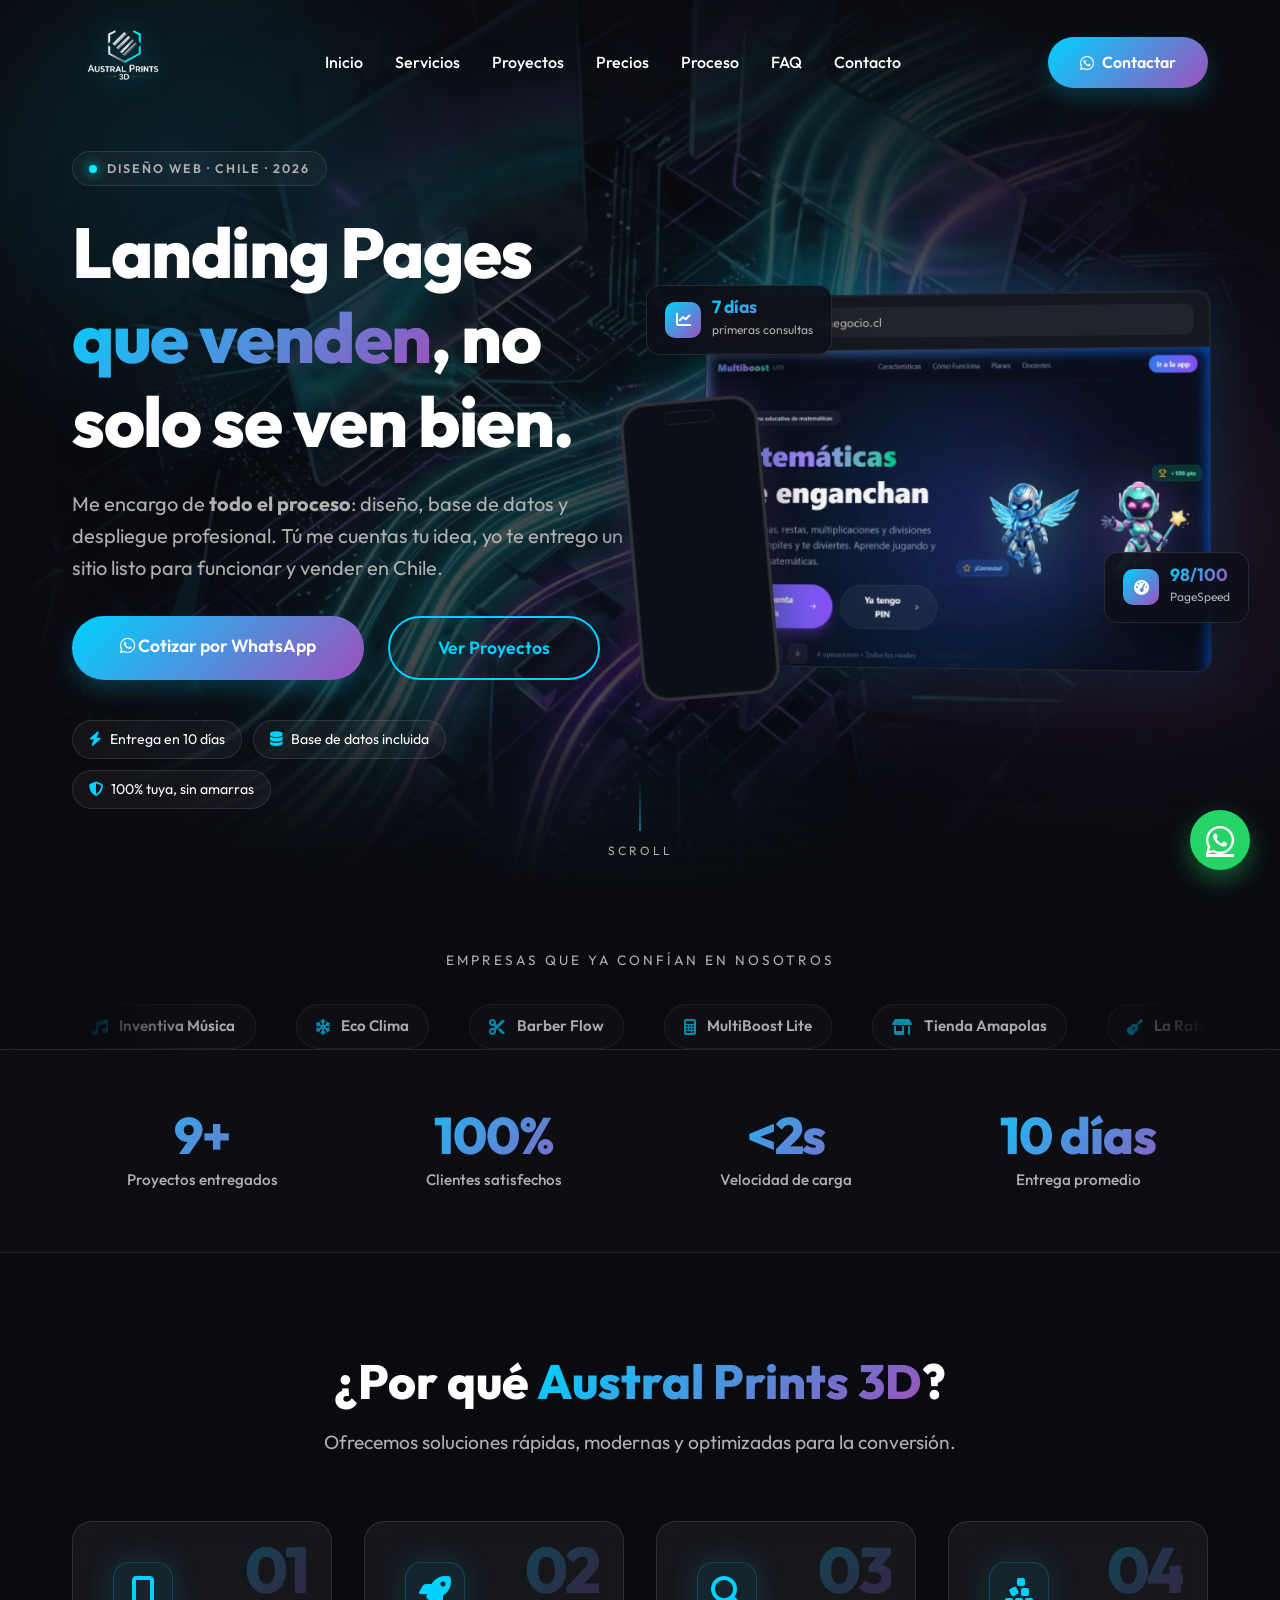
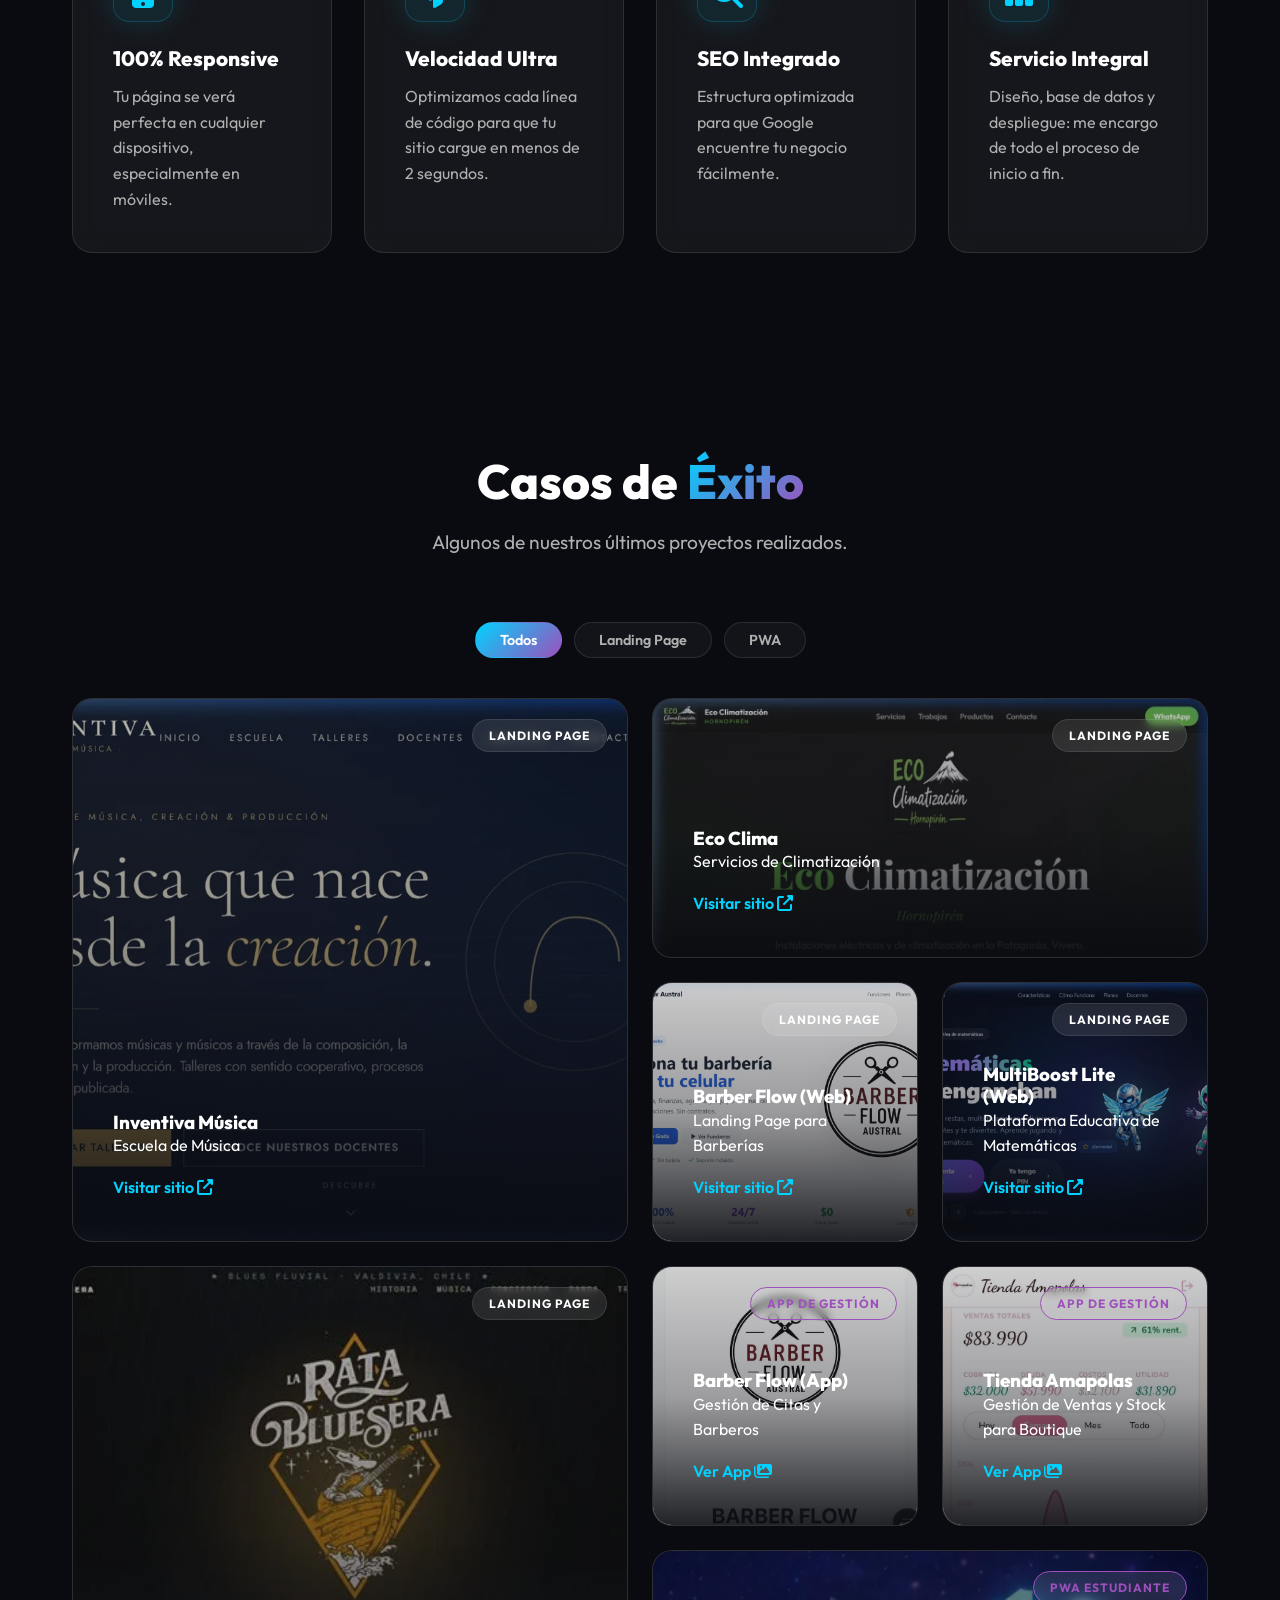
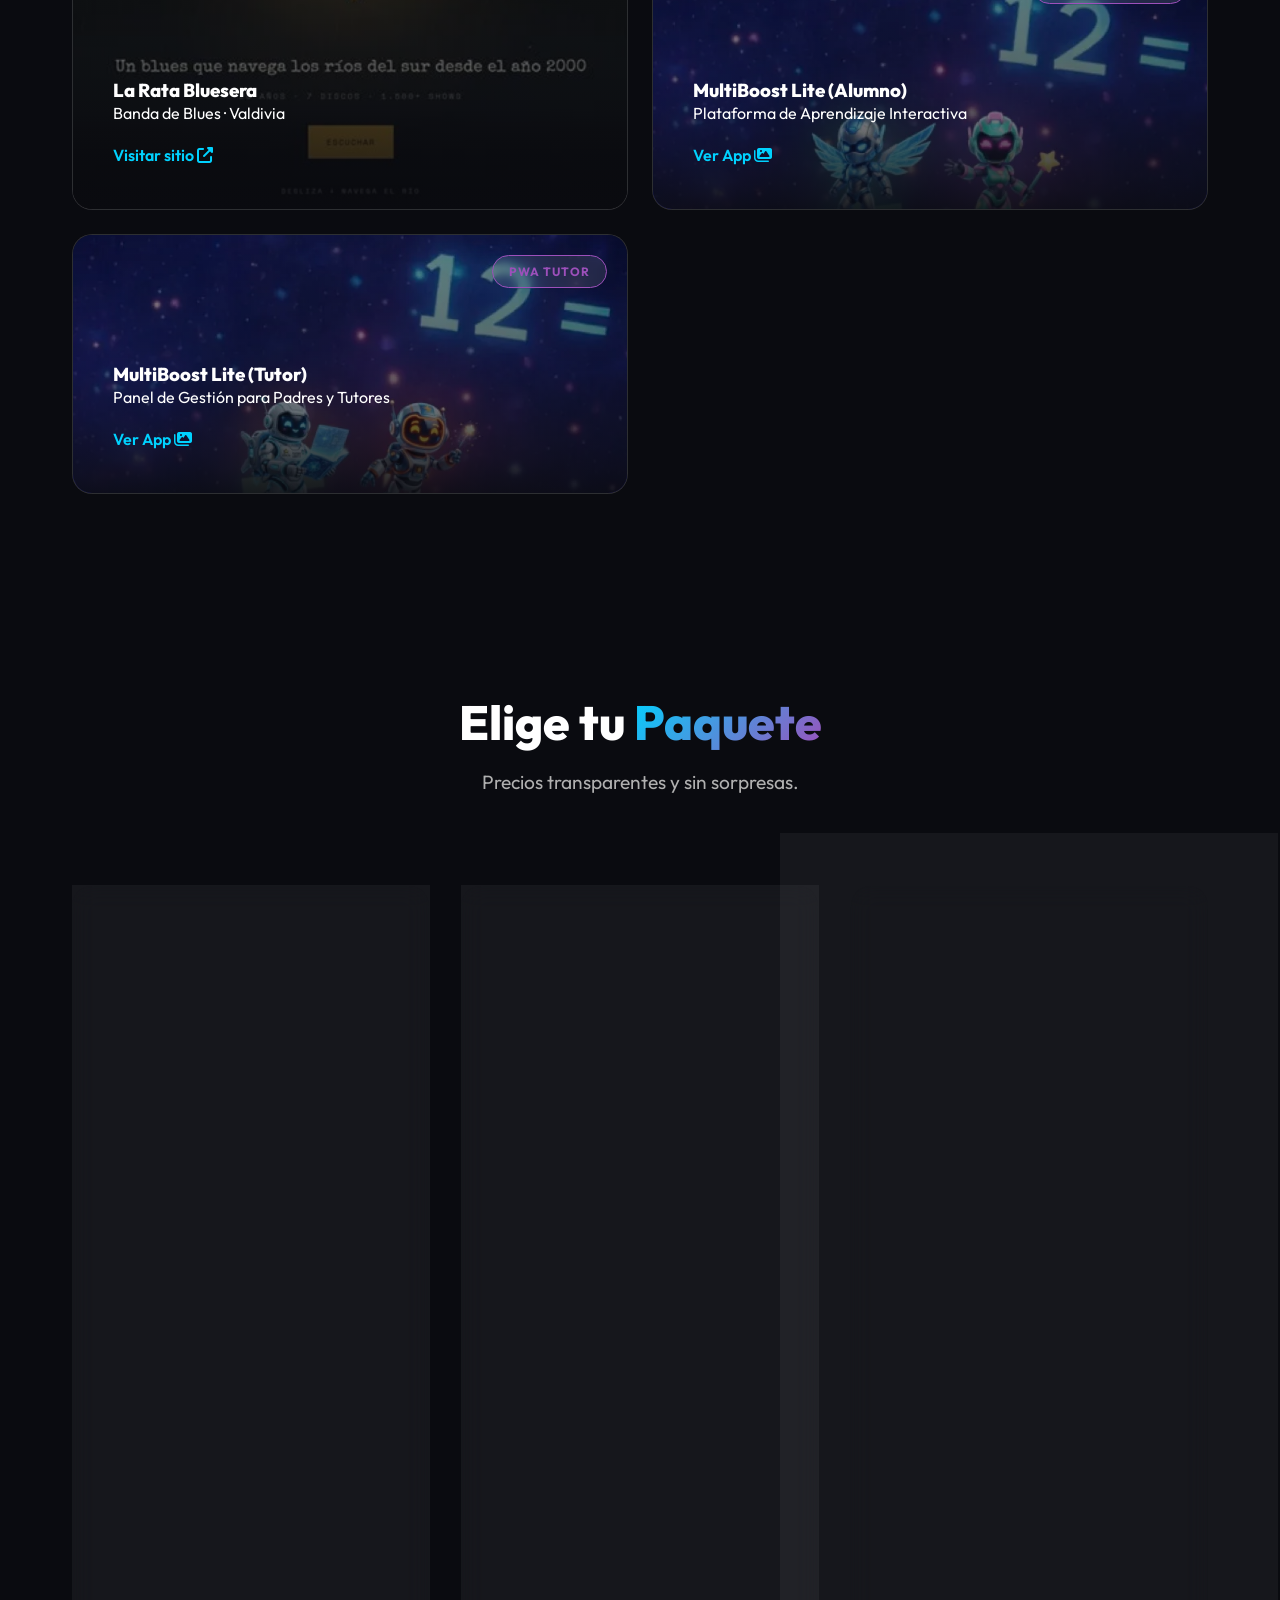
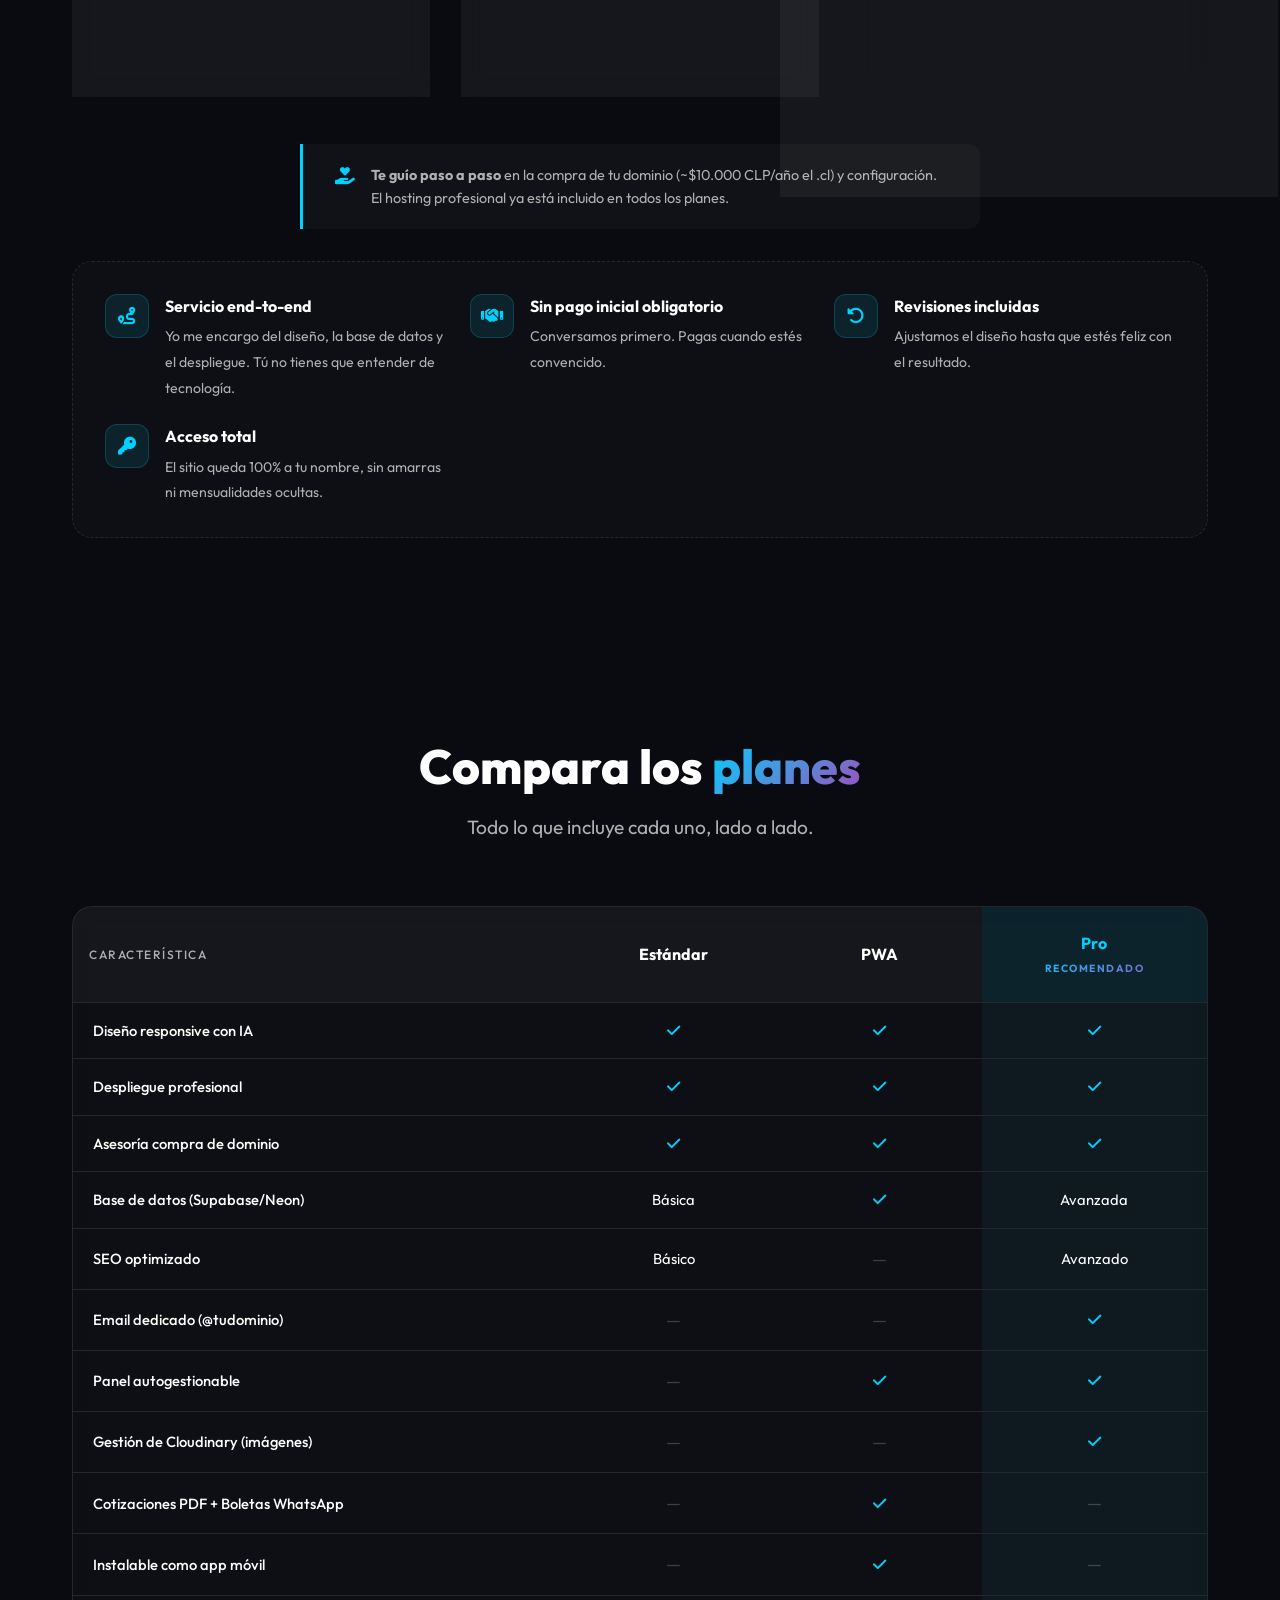
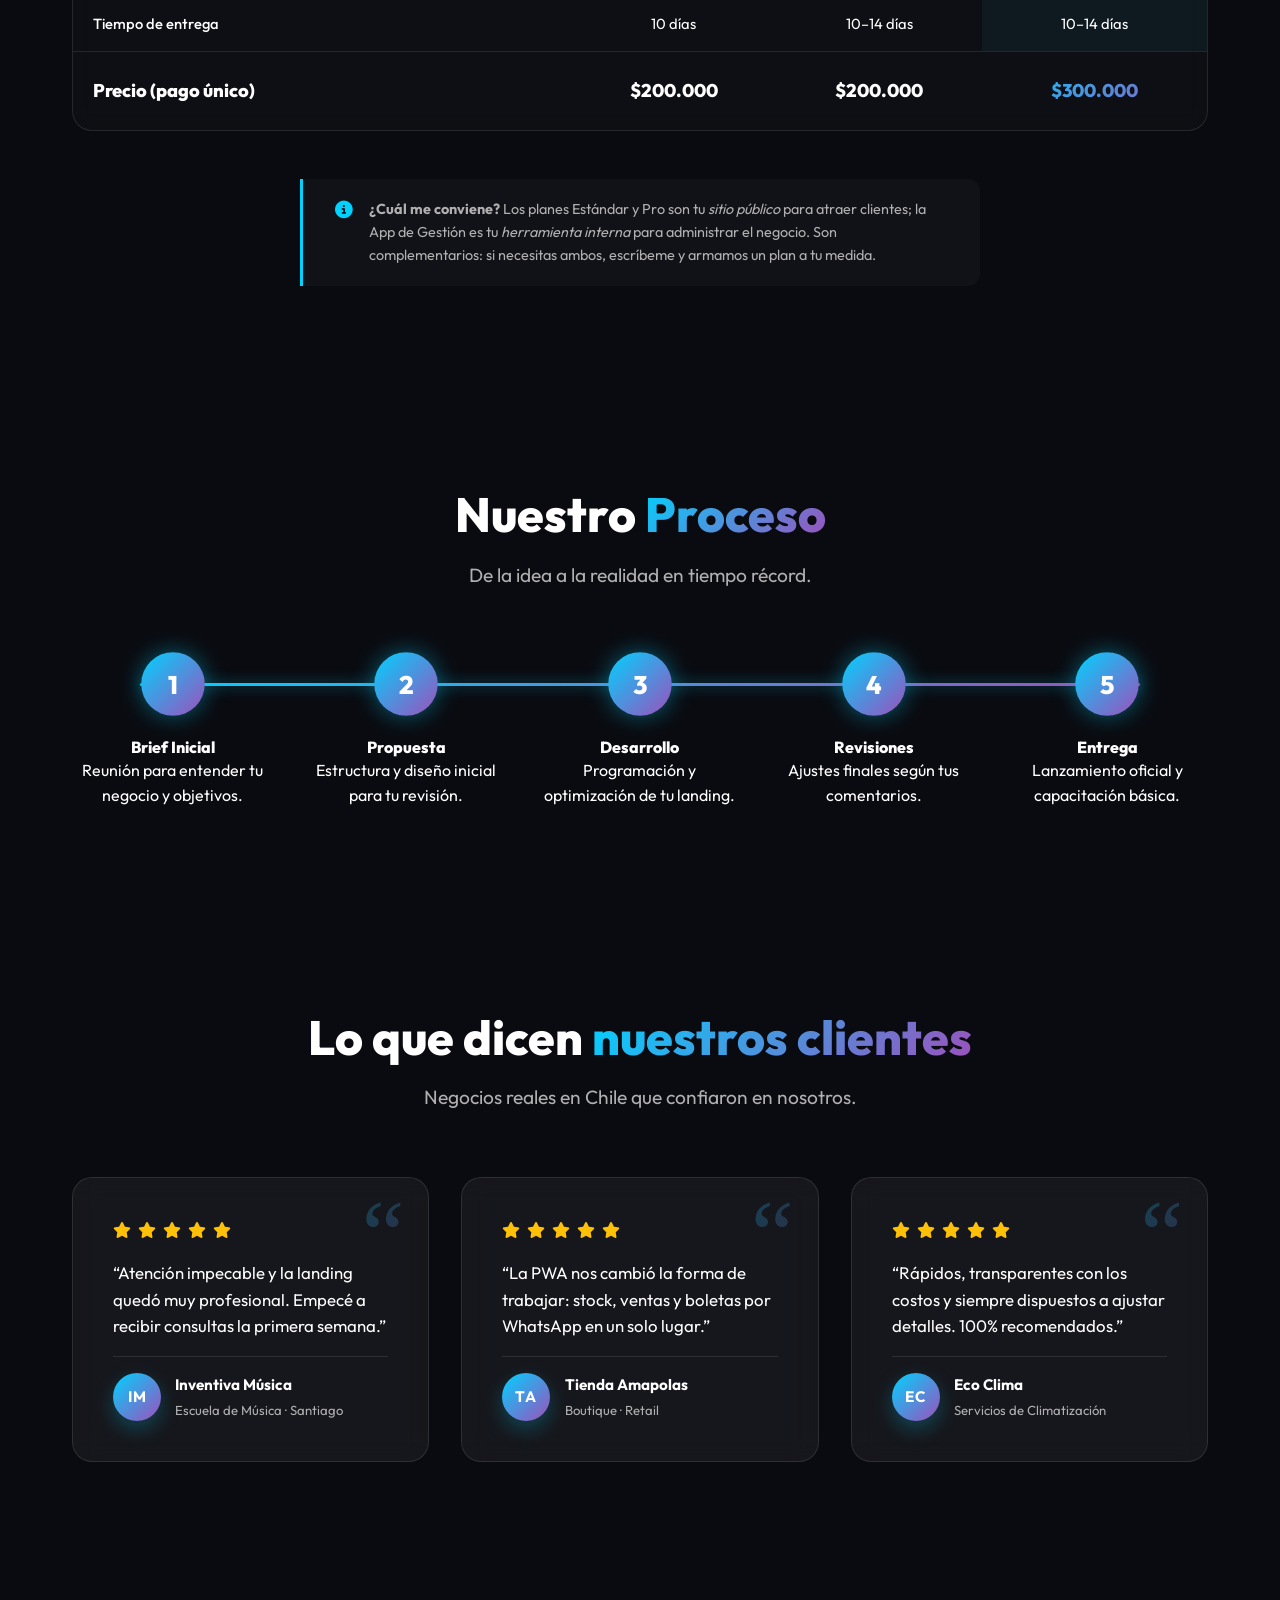
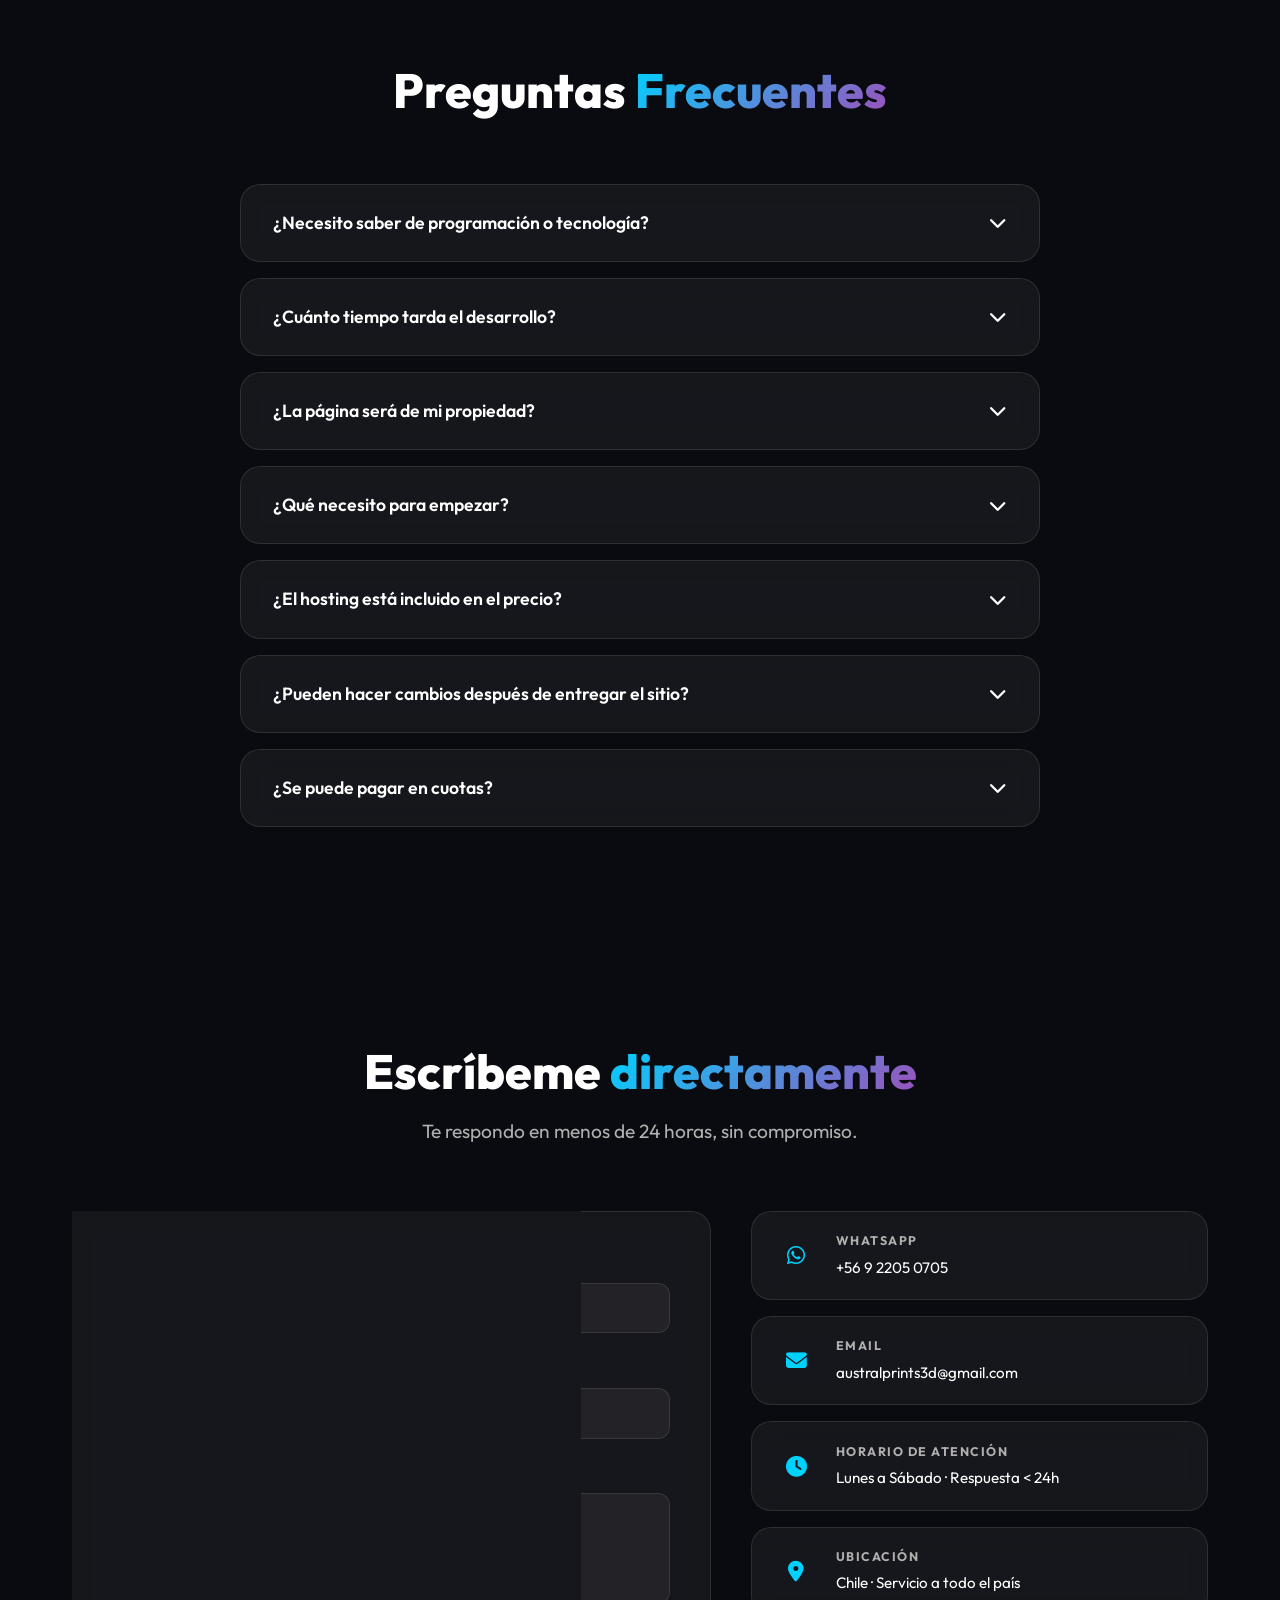
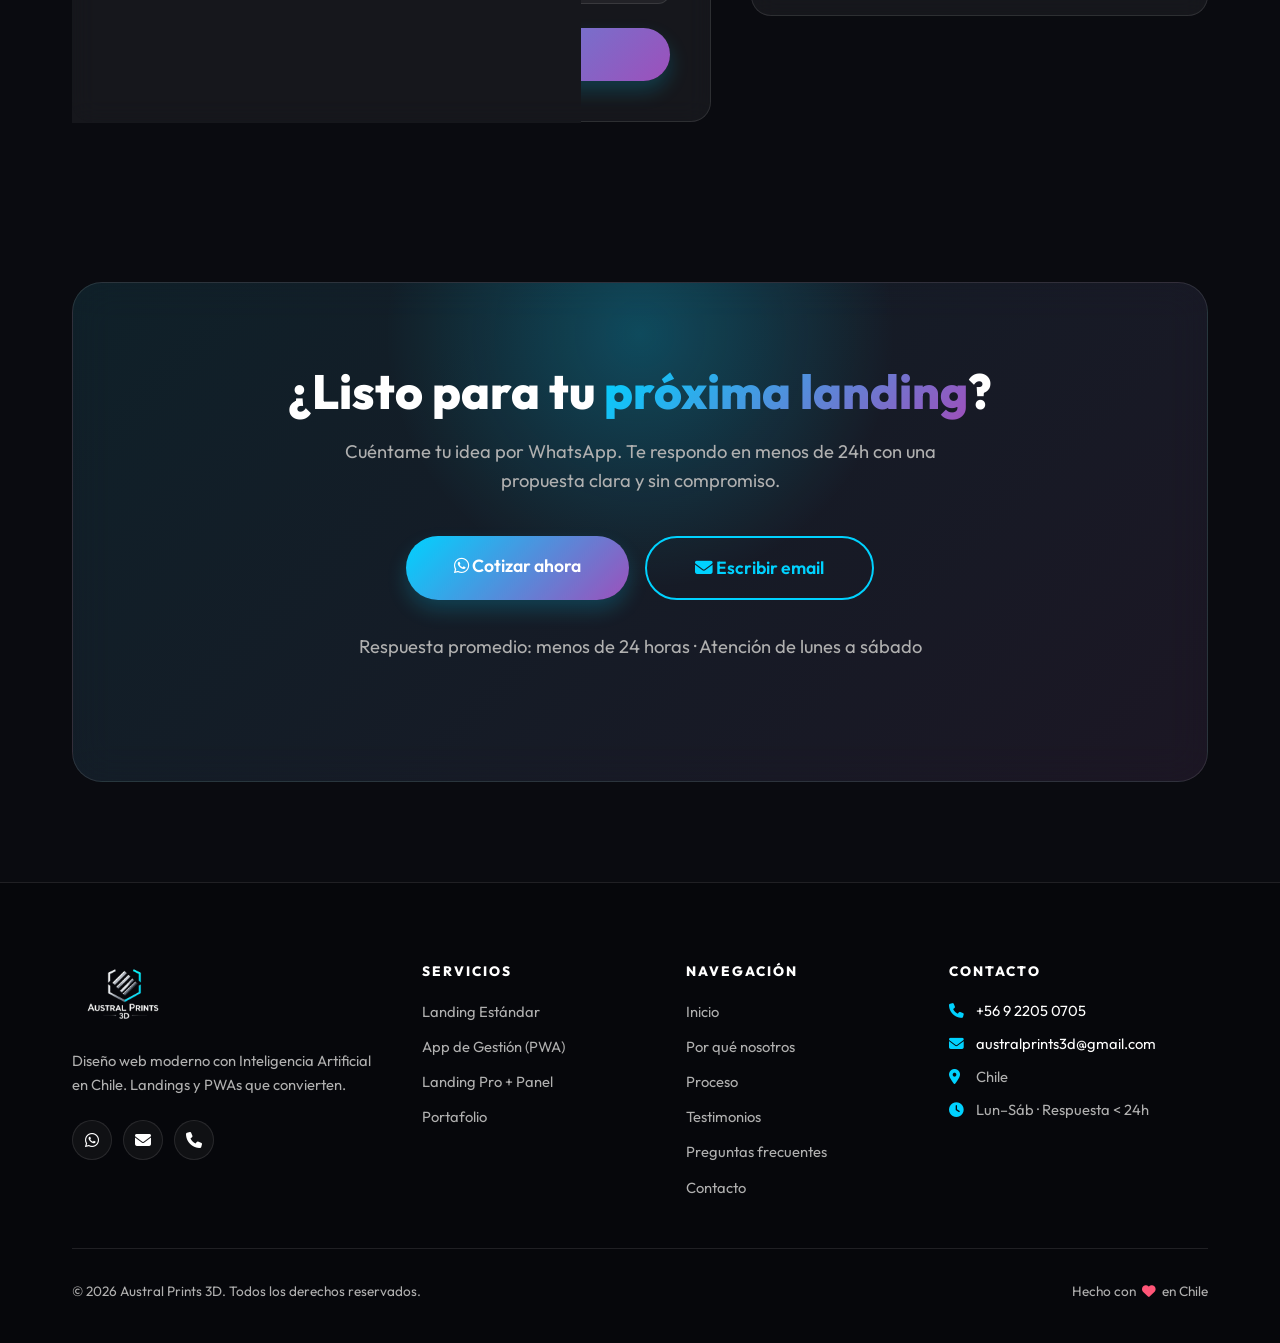
==== index.html @ d26c002c "Mejoras visuales: phone mockup, marquee, hover premium y timeline - Hero: celular flotante junto al " ====
<!DOCTYPE html>
<html lang="es-CL">
<head>
    <meta charset="UTF-8">
    <meta name="viewport" content="width=device-width, initial-scale=1.0">

    <!-- Google Search Console verification -->
    <meta name="google-site-verification" content="vR9JbgOqi6Cmakm01HVPB1SXgJpqOVC7bMTFLPY2wyg">

    <!-- Primary SEO -->
    <title>Diseño Web y Landing Pages en Chile | Austral Prints 3D</title>
    <meta name="description" content="Diseño de landing pages profesionales en Chile. Sitios rápidos, responsive y optimizados para SEO con IA. Desde $200.000 con base de datos incluida. Entrega en 10 días.">
    <meta name="keywords" content="diseño web Chile, landing page Chile, páginas web profesionales, desarrollo web Santiago, PWA gestión, diseño web con IA, Austral Prints 3D">
    <meta name="author" content="Austral Prints 3D">
    <meta name="robots" content="index, follow, max-image-preview:large">
    <meta name="theme-color" content="#0a0b10">
    <link rel="canonical" href="https://australprints3d.cl/">

    <!-- Open Graph (Facebook, WhatsApp, LinkedIn) -->
    <meta property="og:type" content="website">
    <meta property="og:locale" content="es_CL">
    <meta property="og:site_name" content="Austral Prints 3D">
    <meta property="og:title" content="Diseño Web y Landing Pages en Chile | Austral Prints 3D">
    <meta property="og:description" content="Landing pages profesionales que generan clientes reales. Diseño moderno con IA, dominio y hosting incluidos.">
    <meta property="og:url" content="https://australprints3d.cl/">
    <meta property="og:image" content="https://australprints3d.cl/assets/og-image.jpg">
    <meta property="og:image:type" content="image/jpeg">
    <meta property="og:image:width" content="1200">
    <meta property="og:image:height" content="630">
    <meta property="og:image:alt" content="Austral Prints 3D - Diseño Web y Landing Pages en Chile">

    <!-- Twitter Card -->
    <meta name="twitter:card" content="summary_large_image">
    <meta name="twitter:title" content="Diseño Web y Landing Pages en Chile | Austral Prints 3D">
    <meta name="twitter:description" content="Landing pages profesionales que generan clientes reales. Diseño moderno con IA.">
    <meta name="twitter:image" content="https://australprints3d.cl/assets/og-image.jpg">

    <!-- Favicons & Manifest -->
    <link rel="icon" type="image/png" sizes="32x32" href="assets/favicon-32.png">
    <link rel="icon" type="image/png" sizes="16x16" href="assets/favicon-16.png">
    <link rel="apple-touch-icon" sizes="180x180" href="assets/apple-touch-icon.png">
    <link rel="manifest" href="site.webmanifest">

    <!-- Preload critical assets -->
    <link rel="preload" as="image" href="assets/hero-bg.webp" fetchpriority="high">
    <link rel="preload" as="image" href="assets/logo.png" fetchpriority="high">

    <!-- Fuente Outfit self-hosteada (ver @font-face en style.css) -->
    <link rel="preload" as="font" type="font/woff2" href="assets/fonts/outfit-latin.woff2" crossorigin>

    <!-- Font Awesome (non-blocking) -->
    <link rel="preconnect" href="https://cdnjs.cloudflare.com" crossorigin>
    <link rel="stylesheet" href="https://cdnjs.cloudflare.com/ajax/libs/font-awesome/6.4.0/css/all.min.css" media="print" onload="this.media='all'">
    <noscript><link rel="stylesheet" href="https://cdnjs.cloudflare.com/ajax/libs/font-awesome/6.4.0/css/all.min.css"></noscript>

    <!-- Custom CSS -->
    <link rel="stylesheet" href="style.css">

    <!-- Structured Data: LocalBusiness -->
    <script type="application/ld+json">
    {
      "@context": "https://schema.org",
      "@type": "ProfessionalService",
      "name": "Austral Prints 3D",
      "description": "Diseño de landing pages profesionales y PWAs de gestión en Chile. Sitios web rápidos, responsive y optimizados para SEO con Inteligencia Artificial.",
      "url": "https://australprints3d.cl/",
      "logo": "https://australprints3d.cl/assets/logo.png",
      "image": "https://australprints3d.cl/assets/logo.png",
      "telephone": "+56922050705",
      "email": "australprints3d@gmail.com",
      "priceRange": "$$",
      "address": {
        "@type": "PostalAddress",
        "addressCountry": "CL"
      },
      "areaServed": {
        "@type": "Country",
        "name": "Chile"
      },
      "sameAs": [
        "https://wa.me/56922050705"
      ],
      "hasOfferCatalog": {
        "@type": "OfferCatalog",
        "name": "Servicios de Diseño Web",
        "itemListElement": [
          {
            "@type": "Offer",
            "itemOffered": {
              "@type": "Service",
              "name": "Landing Estándar",
              "description": "Diseño moderno y responsive con hasta 8 secciones, SEO básico y base de datos básica (Supabase o Neon) incluida. Entrega en 10 días hábiles."
            },
            "price": "200000",
            "priceCurrency": "CLP"
          },
          {
            "@type": "Offer",
            "itemOffered": {
              "@type": "Service",
              "name": "App de Gestión (PWA)",
              "description": "Aplicación instalable en celular sin tiendas, con control de stock, ventas, cotizaciones PDF y boletas por WhatsApp."
            },
            "price": "200000",
            "priceCurrency": "CLP"
          },
          {
            "@type": "Offer",
            "itemOffered": {
              "@type": "Service",
              "name": "Landing Pro + Panel",
              "description": "Landing completa con email dedicado (@tudominio), gestión de imágenes con Cloudinary, base de datos Supabase avanzada, panel autogestionable y mayor escalabilidad."
            },
            "price": "300000",
            "priceCurrency": "CLP"
          }
        ]
      }
    }
    </script>

    <!-- Structured Data: FAQ -->
    <script type="application/ld+json">
    {
      "@context": "https://schema.org",
      "@type": "FAQPage",
      "mainEntity": [
        {
          "@type": "Question",
          "name": "¿Necesito saber de programación o tecnología?",
          "acceptedAnswer": {
            "@type": "Answer",
            "text": "No. Yo me encargo de todo el proceso técnico: diseño, programación, configuración de la base de datos y despliegue del sitio en internet. Tú solo me cuentas tu negocio y yo te guío paso a paso, incluso en la compra del dominio."
          }
        },
        {
          "@type": "Question",
          "name": "¿Cuánto tiempo tarda el desarrollo?",
          "acceptedAnswer": {
            "@type": "Answer",
            "text": "El tiempo estimado es de 10 días hábiles para la Landing Estándar (10 a 14 días para PWAs y planes Pro), desde que entregas los requisitos."
          }
        },
        {
          "@type": "Question",
          "name": "¿La página será de mi propiedad?",
          "acceptedAnswer": {
            "@type": "Answer",
            "text": "100% tuya. Tendrás todos los accesos administrativos del proyecto, base de datos y servicios asociados."
          }
        },
        {
          "@type": "Question",
          "name": "¿Qué necesito para empezar?",
          "acceptedAnswer": {
            "@type": "Answer",
            "text": "Textos o ideas de contenido, fotos de tu negocio, información de contacto y tus palabras clave objetivo."
          }
        },
        {
          "@type": "Question",
          "name": "¿El hosting está incluido en el precio?",
          "acceptedAnswer": {
            "@type": "Answer",
            "text": "Sí. El despliegue profesional está incluido en todos los planes. Usamos plataformas de hosting gratuitas de alto rendimiento (Vercel o similares). El único gasto externo es el dominio (~$10.000 CLP/año)."
          }
        },
        {
          "@type": "Question",
          "name": "¿Pueden hacer cambios después de entregar el sitio?",
          "acceptedAnswer": {
            "@type": "Answer",
            "text": "Durante el proceso incluyo rondas de revisión hasta que estés conforme. Una vez entregado, cambios adicionales se coordinan directamente según el alcance."
          }
        },
        {
          "@type": "Question",
          "name": "¿Se puede pagar en cuotas?",
          "acceptedAnswer": {
            "@type": "Answer",
            "text": "Sí. Generalmente 50% para comenzar el desarrollo y 50% al momento de la entrega. Coordinamos los detalles por WhatsApp antes de empezar, sin compromiso."
          }
        }
      ]
    }
    </script>
</head>
<body>
    <!-- Scroll progress bar -->
    <div class="scroll-progress" aria-hidden="true"><div class="scroll-progress-bar" id="scroll-progress-bar"></div></div>

    <!-- Navigation -->
    <header>
        <nav id="navbar" aria-label="Navegación principal">
            <div class="container">
                <div class="logo">
                    <a href="#inicio" aria-label="Austral Prints 3D - Inicio">
                        <img src="assets/logo.png" alt="Logo Austral Prints 3D - Diseño Web y Landing Pages en Chile" class="logo-img" width="180" height="180" fetchpriority="high" decoding="async">
                    </a>
                </div>
                <ul class="nav-links">
                    <li><a href="#inicio">Inicio</a></li>
                    <li><a href="#servicios">Servicios</a></li>
                    <li><a href="#proyectos">Proyectos</a></li>
                    <li><a href="#precios">Precios</a></li>
                    <li><a href="#proceso">Proceso</a></li>
                    <li><a href="#faq">FAQ</a></li>
                    <li><a href="#contacto">Contacto</a></li>
                </ul>
                <a href="https://wa.me/56922050705" class="btn btn-primary nav-cta" target="_blank" rel="noopener noreferrer" aria-label="Contactar por WhatsApp">
                    <i class="fab fa-whatsapp" aria-hidden="true"></i> Contactar
                </a>
                <button class="menu-toggle" id="mobile-menu" aria-label="Abrir menú de navegación" aria-expanded="false" aria-controls="nav-links">
                    <i class="fas fa-bars" aria-hidden="true"></i>
                </button>
            </div>
        </nav>
    </header>

    <main>
    <!-- Hero Section -->
    <section id="inicio" class="hero">
        <div class="hero-background"></div>
        <div class="container hero-container">
            <div class="hero-content">
                <span class="hero-eyebrow fade-in"><span class="eyebrow-dot"></span> Diseño Web · Chile · 2026</span>
                <h1 class="fade-in delay-1">Landing Pages <span class="gradient-text">que venden</span>, no solo se ven bien.</h1>
                <p class="lead fade-in delay-2">Me encargo de <strong>todo el proceso</strong>: diseño, base de datos y despliegue profesional. Tú me cuentas tu idea, yo te entrego un sitio listo para funcionar y vender en Chile.</p>
                <div class="hero-btns fade-in delay-3">
                    <a href="https://wa.me/56922050705?text=Hola!%20Quiero%20cotizar%20mi%20landing%20page" class="btn btn-primary btn-lg" target="_blank" rel="noopener noreferrer" aria-label="Cotizar por WhatsApp">
                        <i class="fab fa-whatsapp" aria-hidden="true"></i> Cotizar por WhatsApp
                    </a>
                    <a href="#proyectos" class="btn btn-outline btn-lg">Ver Proyectos</a>
                </div>
                <ul class="hero-proof fade-in delay-3" aria-label="Garantías del servicio">
                    <li><i class="fas fa-bolt" aria-hidden="true"></i> Entrega en 10 días</li>
                    <li><i class="fas fa-database" aria-hidden="true"></i> Base de datos incluida</li>
                    <li><i class="fas fa-shield-halved" aria-hidden="true"></i> 100% tuya, sin amarras</li>
                </ul>
            </div>

            <div class="hero-mockup fade-in delay-4" aria-hidden="true">
                <div class="browser-mockup">
                    <div class="browser-bar">
                        <div class="browser-dots">
                            <span></span><span></span><span></span>
                        </div>
                        <div class="browser-url">
                            <i class="fas fa-lock" aria-hidden="true"></i>
                            <span>tunegocio.cl</span>
                        </div>
                    </div>
                    <div class="browser-content" id="hero-slideshow" data-images="assets/portfolio-1.webp,assets/portfolio-2.webp,assets/portfolio-3.webp,assets/portfolio-5.webp,assets/portfolio-6.webp">
                        <img src="assets/portfolio-1.webp" alt="" decoding="async" fetchpriority="high">
                    </div>
                </div>
                <div class="phone-mockup" id="phone-slideshow" data-images="assets/mobile-rata.webp,assets/mobile-barber.webp,assets/mobile-multiboost.webp,assets/mobile-inventiva.webp">
                    <div class="phone-notch"></div>
                    <img src="assets/mobile-rata.webp" alt="" decoding="async">
                </div>
                <div class="mockup-glow"></div>
                <div class="mockup-card mockup-card-1">
                    <i class="fas fa-chart-line" aria-hidden="true"></i>
                    <div>
                        <strong>7 días</strong>
                        <span>primeras consultas</span>
                    </div>
                </div>
                <div class="mockup-card mockup-card-2">
                    <i class="fas fa-gauge-high" aria-hidden="true"></i>
                    <div>
                        <strong>98/100</strong>
                        <span>PageSpeed</span>
                    </div>
                </div>
            </div>

            <a href="#servicios" class="hero-scroll" aria-label="Ir a la siguiente sección">
                <span class="hero-scroll-line"></span>
                <span class="hero-scroll-text">Scroll</span>
            </a>
        </div>
    </section>

    <!-- Trusted by -->
    <section class="trusted" aria-label="Empresas que confían en nosotros">
        <div class="container">
            <p class="trusted-label">Empresas que ya confían en nosotros</p>
            <div class="trusted-marquee">
                <div class="trusted-track">
                    <div class="trusted-grid">
                        <div class="trusted-item">
                            <i class="fas fa-music" aria-hidden="true"></i>
                            <span>Inventiva Música</span>
                        </div>
                        <div class="trusted-item">
                            <i class="fas fa-snowflake" aria-hidden="true"></i>
                            <span>Eco Clima</span>
                        </div>
                        <div class="trusted-item">
                            <i class="fas fa-scissors" aria-hidden="true"></i>
                            <span>Barber Flow</span>
                        </div>
                        <div class="trusted-item">
                            <i class="fas fa-calculator" aria-hidden="true"></i>
                            <span>MultiBoost Lite</span>
                        </div>
                        <div class="trusted-item">
                            <i class="fas fa-shop" aria-hidden="true"></i>
                            <span>Tienda Amapolas</span>
                        </div>
                        <div class="trusted-item">
                            <i class="fas fa-guitar" aria-hidden="true"></i>
                            <span>La Rata Bluesera</span>
                        </div>
                    </div>
                    <div class="trusted-grid" aria-hidden="true">
                        <div class="trusted-item">
                            <i class="fas fa-music" aria-hidden="true"></i>
                            <span>Inventiva Música</span>
                        </div>
                        <div class="trusted-item">
                            <i class="fas fa-snowflake" aria-hidden="true"></i>
                            <span>Eco Clima</span>
                        </div>
                        <div class="trusted-item">
                            <i class="fas fa-scissors" aria-hidden="true"></i>
                            <span>Barber Flow</span>
                        </div>
                        <div class="trusted-item">
                            <i class="fas fa-calculator" aria-hidden="true"></i>
                            <span>MultiBoost Lite</span>
                        </div>
                        <div class="trusted-item">
                            <i class="fas fa-shop" aria-hidden="true"></i>
                            <span>Tienda Amapolas</span>
                        </div>
                        <div class="trusted-item">
                            <i class="fas fa-guitar" aria-hidden="true"></i>
                            <span>La Rata Bluesera</span>
                        </div>
                    </div>
                </div>
            </div>
        </div>
    </section>

    <!-- Stats Strip -->
    <section class="stats-strip" aria-label="Indicadores clave">
        <div class="container">
            <div class="stats-grid">
                <div class="stat">
                    <strong class="stat-num" data-target="9" data-suffix="+">0</strong>
                    <span>Proyectos entregados</span>
                </div>
                <div class="stat">
                    <strong class="stat-num" data-target="100" data-suffix="%">0</strong>
                    <span>Clientes satisfechos</span>
                </div>
                <div class="stat">
                    <strong class="stat-num" data-target="2" data-suffix="s" data-prefix="<">0</strong>
                    <span>Velocidad de carga</span>
                </div>
                <div class="stat">
                    <strong class="stat-num" data-target="10" data-suffix=" días">0</strong>
                    <span>Entrega promedio</span>
                </div>
            </div>
        </div>
    </section>

    <!-- Services / Features -->
    <section id="servicios" class="features">
        <div class="container">
            <div class="section-header">
                <h2>¿Por qué <span class="gradient-text">Austral Prints 3D</span>?</h2>
                <p>Ofrecemos soluciones rápidas, modernas y optimizadas para la conversión.</p>
            </div>
            <div class="features-grid">
                <div class="feature-card glass">
                    <span class="feature-num">01</span>
                    <i class="fas fa-mobile-alt"></i>
                    <h3>100% Responsive</h3>
                    <p>Tu página se verá perfecta en cualquier dispositivo, especialmente en móviles.</p>
                </div>
                <div class="feature-card glass">
                    <span class="feature-num">02</span>
                    <i class="fas fa-rocket"></i>
                    <h3>Velocidad Ultra</h3>
                    <p>Optimizamos cada línea de código para que tu sitio cargue en menos de 2 segundos.</p>
                </div>
                <div class="feature-card glass">
                    <span class="feature-num">03</span>
                    <i class="fas fa-search"></i>
                    <h3>SEO Integrado</h3>
                    <p>Estructura optimizada para que Google encuentre tu negocio fácilmente.</p>
                </div>
                <div class="feature-card glass">
                    <span class="feature-num">04</span>
                    <i class="fas fa-cubes-stacked"></i>
                    <h3>Servicio Integral</h3>
                    <p>Diseño, base de datos y despliegue: me encargo de todo el proceso de inicio a fin.</p>
                </div>
            </div>
        </div>
    </section>

    <!-- Portfolio Section -->
    <section id="proyectos" class="portfolio">
        <div class="container">
            <div class="section-header">
                <h2>Casos de <span class="gradient-text">Éxito</span></h2>
                <p>Algunos de nuestros últimos proyectos realizados.</p>
            </div>
            <div class="portfolio-filter" role="group" aria-label="Filtrar proyectos">
                <button class="filter-btn active" data-filter="all">Todos</button>
                <button class="filter-btn" data-filter="landing">Landing Page</button>
                <button class="filter-btn" data-filter="pwa">PWA</button>
            </div>
            <div class="portfolio-grid">
                <!-- Inventiva Música (Landing) -->
                <a href="https://www.inventivamusica.cl/" target="_blank" rel="noopener noreferrer" class="portfolio-item glass" data-category="landing" aria-label="Visitar sitio de Inventiva Música - Escuela de Música">
                    <img src="assets/portfolio-1.webp" alt="Diseño de landing page para Inventiva Música, escuela de música en Chile" class="portfolio-img" loading="lazy" decoding="async" width="600" height="400">
                    <div class="portfolio-overlay"></div>
                    <div class="portfolio-badge">Landing Page</div>
                    <div class="portfolio-info">
                        <h3>Inventiva Música</h3>
                        <p>Escuela de Música</p>
                        <span class="view-link">Visitar sitio <i class="fas fa-external-link-alt" aria-hidden="true"></i></span>
                    </div>
                </a>

                <!-- Eco Clima (Landing) -->
                <a href="https://eco-clima-app.vercel.app/landing" target="_blank" rel="noopener noreferrer" class="portfolio-item glass" data-category="landing" aria-label="Visitar sitio de Eco Clima - Servicios de Climatización">
                    <img src="assets/portfolio-3.webp" alt="Diseño de landing page para Eco Clima, servicios de climatización" class="portfolio-img" loading="lazy" decoding="async" width="600" height="400">
                    <div class="portfolio-overlay"></div>
                    <div class="portfolio-badge">Landing Page</div>
                    <div class="portfolio-info">
                        <h3>Eco Clima</h3>
                        <p>Servicios de Climatización</p>
                        <span class="view-link">Visitar sitio <i class="fas fa-external-link-alt" aria-hidden="true"></i></span>
                    </div>
                </a>

                <!-- Barber Flow (Landing) -->
                <a href="https://barberflowaustral.com/" target="_blank" rel="noopener noreferrer" class="portfolio-item glass" data-category="landing" aria-label="Visitar sitio de Barber Flow - Landing Page para Barberías">
                    <img src="assets/portfolio-5.webp" alt="Diseño de landing page Barber Flow para barberías" class="portfolio-img" loading="lazy" decoding="async" width="600" height="400">
                    <div class="portfolio-overlay"></div>
                    <div class="portfolio-badge">Landing Page</div>
                    <div class="portfolio-info">
                        <h3>Barber Flow (Web)</h3>
                        <p>Landing Page para Barberías</p>
                        <span class="view-link">Visitar sitio <i class="fas fa-external-link-alt" aria-hidden="true"></i></span>
                    </div>
                </a>

                <!-- MultiBoost Lite (Landing) -->
                <a href="https://www.multiboostlite.cl/" target="_blank" rel="noopener noreferrer" class="portfolio-item glass" data-category="landing" aria-label="Visitar sitio de MultiBoost Lite - Plataforma Educativa de Matemáticas">
                    <img src="assets/portfolio-2.webp" alt="Diseño de landing page MultiBoost Lite, plataforma educativa de matemáticas" class="portfolio-img" loading="lazy" decoding="async" width="600" height="400">
                    <div class="portfolio-overlay"></div>
                    <div class="portfolio-badge">Landing Page</div>
                    <div class="portfolio-info">
                        <h3>MultiBoost Lite (Web)</h3>
                        <p>Plataforma Educativa de Matemáticas</p>
                        <span class="view-link">Visitar sitio <i class="fas fa-external-link-alt" aria-hidden="true"></i></span>
                    </div>
                </a>

                <!-- La Rata Bluesera (Landing) -->
                <a href="https://laratabluesera.cl/" target="_blank" rel="noopener noreferrer" class="portfolio-item glass" data-category="landing" aria-label="Visitar sitio de La Rata Bluesera - Banda de Blues">
                    <img src="assets/portfolio-6.webp" alt="Diseño de sitio web para La Rata Bluesera, banda de blues de Valdivia" class="portfolio-img" loading="lazy" decoding="async" width="600" height="400">
                    <div class="portfolio-overlay"></div>
                    <div class="portfolio-badge">Landing Page</div>
                    <div class="portfolio-info">
                        <h3>La Rata Bluesera</h3>
                        <p>Banda de Blues · Valdivia</p>
                        <span class="view-link">Visitar sitio <i class="fas fa-external-link-alt" aria-hidden="true"></i></span>
                    </div>
                </a>

                <!-- Barber Flow (PWA) -->
                <button type="button" class="portfolio-item glass pwa-card" data-category="pwa" data-images="assets/pwa/barber 1.webp,assets/pwa/barber 2.webp,assets/pwa/barber 3.webp,assets/pwa/barber 4.webp,assets/pwa/barber 5.webp" aria-label="Ver galería de Barber Flow App - Gestión de Citas y Barberos">
                    <img src="assets/pwa/barber 1.webp" alt="PWA Barber Flow para gestión de citas y barberos" class="portfolio-img" loading="lazy" decoding="async" width="600" height="400">
                    <div class="portfolio-overlay"></div>
                    <div class="portfolio-badge pwa">App de Gestión</div>
                    <div class="portfolio-info">
                        <h3>Barber Flow (App)</h3>
                        <p>Gestión de Citas y Barberos</p>
                        <span class="view-link">Ver App <i class="fas fa-images" aria-hidden="true"></i></span>
                    </div>
                </button>

                <!-- Tienda Amapolas (PWA) -->
                <button type="button" class="portfolio-item glass pwa-card" data-category="pwa" data-images="assets/pwa/Amapolas 1.webp,assets/pwa/Amapolas 2.webp,assets/pwa/Amapolas 3.webp" aria-label="Ver galería de Tienda Amapolas - Gestión de Ventas y Stock">
                    <img src="assets/pwa/Amapolas 1.webp" alt="PWA Tienda Amapolas para gestión de ventas y stock de boutique" class="portfolio-img" loading="lazy" decoding="async" width="600" height="400">
                    <div class="portfolio-overlay"></div>
                    <div class="portfolio-badge pwa">App de Gestión</div>
                    <div class="portfolio-info">
                        <h3>Tienda Amapolas</h3>
                        <p>Gestión de Ventas y Stock para Boutique</p>
                        <span class="view-link">Ver App <i class="fas fa-images" aria-hidden="true"></i></span>
                    </div>
                </button>

                <!-- Multiboost Lite (Estudiante) (PWA) -->
                <button type="button" class="portfolio-item glass pwa-card" data-category="pwa" data-images="assets/pwa/multie.webp,assets/pwa/mbe2.webp,assets/pwa/mbe3.webp,assets/pwa/mbe4.webp" aria-label="Ver galería de MultiBoost Lite Alumno - Plataforma de Aprendizaje">
                    <img src="assets/pwa/multie.webp" alt="PWA MultiBoost Lite versión alumno - plataforma de aprendizaje interactiva" class="portfolio-img" loading="lazy" decoding="async" width="600" height="400">
                    <div class="portfolio-overlay"></div>
                    <div class="portfolio-badge pwa">PWA Estudiante</div>
                    <div class="portfolio-info">
                        <h3>MultiBoost Lite (Alumno)</h3>
                        <p>Plataforma de Aprendizaje Interactiva</p>
                        <span class="view-link">Ver App <i class="fas fa-images" aria-hidden="true"></i></span>
                    </div>
                </button>

                <!-- Multiboost Lite (Tutor) (PWA) -->
                <button type="button" class="portfolio-item glass pwa-card" data-category="pwa" data-images="assets/pwa/multit.webp,assets/pwa/mbt1.webp,assets/pwa/mbt2.webp,assets/pwa/mbt3.webp,assets/pwa/mbt4.webp" aria-label="Ver galería de MultiBoost Lite Tutor - Panel de Gestión para Profesores">
                    <img src="assets/pwa/multit.webp" alt="PWA MultiBoost Lite versión tutor - panel de gestión para profesores" class="portfolio-img" loading="lazy" decoding="async" width="600" height="400">
                    <div class="portfolio-overlay"></div>
                    <div class="portfolio-badge pwa">PWA Tutor</div>
                    <div class="portfolio-info">
                        <h3>MultiBoost Lite (Tutor)</h3>
                        <p>Panel de Gestión para Padres y Tutores</p>
                        <span class="view-link">Ver App <i class="fas fa-images" aria-hidden="true"></i></span>
                    </div>
                </button>
            </div>
        </div>
    </section>

    <!-- Pricing Section -->
    <section id="precios" class="pricing">
        <div class="container">
            <div class="section-header">
                <h2>Elige tu <span class="gradient-text">Paquete</span></h2>
                <p>Precios transparentes y sin sorpresas.</p>
            </div>
            <div class="pricing-grid">
                <!-- Option 1 -->
                <div class="pricing-card glass">
                    <div class="card-header">
                        <h3>Landing Estándar</h3>
                        <div class="price">$200.000<span class="price-suffix">CLP · Pago único</span></div>
                    </div>
                    <ul class="card-features">
                        <li><i class="fas fa-check"></i> Diseño Moderno y Responsive</li>
                        <li><i class="fas fa-check"></i> Hasta 8 secciones personalizadas</li>
                        <li><i class="fas fa-check"></i> Botón WhatsApp + Formulario</li>
                        <li><i class="fas fa-check"></i> SEO Básico completo</li>
                        <li><i class="fas fa-database"></i> <span><strong>Tus contactos quedan guardados</strong>: cada consulta se registra automáticamente</span></li>
                        <li><i class="fas fa-rocket"></i> <span><strong>Despliegue profesional</strong> incluido</span></li>
                        <li><i class="fas fa-hand-holding-heart"></i> Asesoría en compra de tu dominio</li>
                        <li><i class="fas fa-check"></i> Entrega en 10 días hábiles</li>
                    </ul>
                    <a href="https://wa.me/56922050705?text=Hola!%20Quiero%20cotizar%20el%20plan%20*Landing%20Est%C3%A1ndar*%20(%24200.000).%0A%0AMi%20negocio%3A%20%0AQu%C3%A9%20ofrezco%3A%20%0AColores%2Festilo%20que%20me%20gusta%3A%20" target="_blank" rel="noopener noreferrer" class="btn btn-outline" aria-label="Solicitar Landing Estándar por WhatsApp">Elegir Estándar</a>
                </div>
                <!-- Option PWA -->
                <div class="pricing-card glass">
                    <div class="card-header">
                        <h3>App de Gestión</h3>
                        <div class="price">$200.000<span class="price-suffix">CLP · Pago único</span></div>
                    </div>
                    <ul class="card-features">
                        <li><i class="fas fa-mobile-alt"></i> <span><strong>Se instala en tu celular</strong> como app, sin pasar por tiendas ni pagar suscripciones</span></li>
                        <li><i class="fas fa-bullseye"></i> <span>Ideal para: <strong>barberías, tiendas, ventas por redes, inventarios</strong></span></li>
                        <li><i class="fas fa-chart-bar"></i> Control de Stock, Citas o Ventas según tu rubro</li>
                        <li><i class="fas fa-file-pdf"></i> <strong>Cotizaciones PDF al instante</strong></li>
                        <li><i class="fas fa-share-alt"></i> <strong>Boletas y reportes por WhatsApp</strong></li>
                        <li><i class="fas fa-users"></i> Gestión de Clientes y Usuarios</li>
                        <li><i class="fas fa-database"></i> Base de datos en la nube (Supabase)</li>
                        <li><i class="fas fa-sync"></i> Sincronización en tiempo real</li>
                        <li><i class="fas fa-rocket"></i> <span><strong>Despliegue profesional</strong> incluido</span></li>
                    </ul>
                    <a href="https://wa.me/56922050705?text=Hola!%20Quiero%20cotizar%20la%20*PWA%20de%20Gesti%C3%B3n*%20(%24200.000).%0A%0ARubro%20de%20mi%20negocio%3A%20%0AProductos%2Fservicios%20que%20vendo%3A%20%0AFunciones%20que%20m%C3%A1s%20me%20interesan%3A%20" target="_blank" rel="noopener noreferrer" class="btn btn-outline" aria-label="Solicitar PWA de Gestión por WhatsApp">Elegir PWA</a>
                </div>
                <!-- Option 2 -->
                <div class="pricing-card glass featured">
                    <div class="badge">Recomendado</div>
                    <div class="card-header">
                        <h3>Landing Pro + Panel</h3>
                        <div class="price">$300.000<span class="price-suffix">CLP · Pago único</span></div>
                    </div>
                    <ul class="card-features">
                        <li><i class="fas fa-plus"></i> Todo lo de la Estándar</li>
                        <li><i class="fas fa-envelope"></i> <span><strong>Email profesional @tudominio</strong>: escribe desde contacto@tunegocio.cl</span></li>
                        <li><i class="fas fa-images"></i> <span><strong>Cambia tus fotos cuando quieras</strong>, sin tocar código (Cloudinary)</span></li>
                        <li><i class="fas fa-database"></i> Base de datos avanzada (Supabase)</li>
                        <li><i class="fas fa-sliders"></i> <span><strong>Panel autogestionable</strong>: edita textos, precios y contenido tú mismo</span></li>
                        <li><i class="fas fa-headset"></i> Acompañamiento end-to-end</li>
                        <li><i class="fas fa-arrow-up-right-dots"></i> <span><strong>Preparada para crecer</strong>: catálogo, reservas o nuevas secciones sin rehacer el sitio</span></li>
                    </ul>
                    <a href="https://wa.me/56922050705?text=Hola!%20Quiero%20cotizar%20el%20plan%20*Landing%20Pro%20%2B%20Panel*%20(%24300.000).%0A%0AMi%20negocio%3A%20%0AQu%C3%A9%20ofrezco%3A%20%0AContenido%20que%20necesito%20gestionar%3A%20" target="_blank" rel="noopener noreferrer" class="btn btn-primary" aria-label="Solicitar Landing Pro por WhatsApp">Elegir Pro</a>
                </div>
            </div>
            <p class="pricing-note">
                <i class="fas fa-hand-holding-heart" aria-hidden="true"></i>
                <span><strong>Te guío paso a paso</strong> en la compra de tu dominio (~$10.000 CLP/año el .cl) y configuración. El hosting profesional ya está incluido en todos los planes.</span>
            </p>
            <div class="guarantees">
                <div class="guarantee-item">
                    <i class="fas fa-route" aria-hidden="true"></i>
                    <div>
                        <strong>Servicio end-to-end</strong>
                        <span>Yo me encargo del diseño, la base de datos y el despliegue. Tú no tienes que entender de tecnología.</span>
                    </div>
                </div>
                <div class="guarantee-item">
                    <i class="fas fa-handshake" aria-hidden="true"></i>
                    <div>
                        <strong>Sin pago inicial obligatorio</strong>
                        <span>Conversamos primero. Pagas cuando estés convencido.</span>
                    </div>
                </div>
                <div class="guarantee-item">
                    <i class="fas fa-rotate-left" aria-hidden="true"></i>
                    <div>
                        <strong>Revisiones incluidas</strong>
                        <span>Ajustamos el diseño hasta que estés feliz con el resultado.</span>
                    </div>
                </div>
                <div class="guarantee-item">
                    <i class="fas fa-key" aria-hidden="true"></i>
                    <div>
                        <strong>Acceso total</strong>
                        <span>El sitio queda 100% a tu nombre, sin amarras ni mensualidades ocultas.</span>
                    </div>
                </div>
            </div>
        </div>
    </section>

    <!-- Compare Plans -->
    <section class="compare" aria-label="Comparativa de planes">
        <div class="container">
            <div class="section-header">
                <h2>Compara los <span class="gradient-text">planes</span></h2>
                <p>Todo lo que incluye cada uno, lado a lado.</p>
            </div>
            <div class="compare-wrapper">
                <table class="compare-table">
                    <thead>
                        <tr>
                            <th scope="col">Característica</th>
                            <th scope="col">Estándar</th>
                            <th scope="col">PWA</th>
                            <th scope="col" class="featured-col">Pro <span class="best-tag">Recomendado</span></th>
                        </tr>
                    </thead>
                    <tbody>
                        <tr>
                            <th scope="row">Diseño responsive con IA</th>
                            <td><i class="fas fa-check" aria-label="Incluido"></i></td>
                            <td><i class="fas fa-check" aria-label="Incluido"></i></td>
                            <td class="featured-col"><i class="fas fa-check" aria-label="Incluido"></i></td>
                        </tr>
                        <tr>
                            <th scope="row">Despliegue profesional</th>
                            <td><i class="fas fa-check" aria-label="Incluido"></i></td>
                            <td><i class="fas fa-check" aria-label="Incluido"></i></td>
                            <td class="featured-col"><i class="fas fa-check" aria-label="Incluido"></i></td>
                        </tr>
                        <tr>
                            <th scope="row">Asesoría compra de dominio</th>
                            <td><i class="fas fa-check" aria-label="Incluido"></i></td>
                            <td><i class="fas fa-check" aria-label="Incluido"></i></td>
                            <td class="featured-col"><i class="fas fa-check" aria-label="Incluido"></i></td>
                        </tr>
                        <tr>
                            <th scope="row">Base de datos (Supabase/Neon)</th>
                            <td>Básica</td>
                            <td><i class="fas fa-check" aria-label="Incluido"></i></td>
                            <td class="featured-col">Avanzada</td>
                        </tr>
                        <tr>
                            <th scope="row">SEO optimizado</th>
                            <td>Básico</td>
                            <td><span class="muted">—</span></td>
                            <td class="featured-col">Avanzado</td>
                        </tr>
                        <tr>
                            <th scope="row">Email dedicado (@tudominio)</th>
                            <td><span class="muted">—</span></td>
                            <td><span class="muted">—</span></td>
                            <td class="featured-col"><i class="fas fa-check" aria-label="Incluido"></i></td>
                        </tr>
                        <tr>
                            <th scope="row">Panel autogestionable</th>
                            <td><span class="muted">—</span></td>
                            <td><i class="fas fa-check" aria-label="Incluido"></i></td>
                            <td class="featured-col"><i class="fas fa-check" aria-label="Incluido"></i></td>
                        </tr>
                        <tr>
                            <th scope="row">Gestión de Cloudinary (imágenes)</th>
                            <td><span class="muted">—</span></td>
                            <td><span class="muted">—</span></td>
                            <td class="featured-col"><i class="fas fa-check" aria-label="Incluido"></i></td>
                        </tr>
                        <tr>
                            <th scope="row">Cotizaciones PDF + Boletas WhatsApp</th>
                            <td><span class="muted">—</span></td>
                            <td><i class="fas fa-check" aria-label="Incluido"></i></td>
                            <td class="featured-col"><span class="muted">—</span></td>
                        </tr>
                        <tr>
                            <th scope="row">Instalable como app móvil</th>
                            <td><span class="muted">—</span></td>
                            <td><i class="fas fa-check" aria-label="Incluido"></i></td>
                            <td class="featured-col"><span class="muted">—</span></td>
                        </tr>
                        <tr>
                            <th scope="row">Tiempo de entrega</th>
                            <td>10 días</td>
                            <td>10–14 días</td>
                            <td class="featured-col">10–14 días</td>
                        </tr>
                        <tr class="row-price">
                            <th scope="row">Precio (pago único)</th>
                            <td>$200.000</td>
                            <td>$200.000</td>
                            <td class="featured-col">$300.000</td>
                        </tr>
                    </tbody>
                </table>
            </div>
            <p class="pricing-note">
                <i class="fas fa-circle-info" aria-hidden="true"></i>
                <span><strong>¿Cuál me conviene?</strong> Los planes Estándar y Pro son tu <em>sitio público</em> para atraer clientes; la App de Gestión es tu <em>herramienta interna</em> para administrar el negocio. Son complementarios: si necesitas ambos, escríbeme y armamos un plan a tu medida.</span>
            </p>
        </div>
    </section>

    <!-- Process Section -->
    <section id="proceso" class="process">
        <div class="container">
            <div class="section-header">
                <h2>Nuestro <span class="gradient-text">Proceso</span></h2>
                <p>De la idea a la realidad en tiempo récord.</p>
            </div>
            <div class="process-steps">
                <div class="process-line" aria-hidden="true"></div>
                <div class="step">
                    <div class="step-num">1</div>
                    <h4>Brief Inicial</h4>
                    <p>Reunión para entender tu negocio y objetivos.</p>
                </div>
                <div class="step">
                    <div class="step-num">2</div>
                    <h4>Propuesta</h4>
                    <p>Estructura y diseño inicial para tu revisión.</p>
                </div>
                <div class="step">
                    <div class="step-num">3</div>
                    <h4>Desarrollo</h4>
                    <p>Programación y optimización de tu landing.</p>
                </div>
                <div class="step">
                    <div class="step-num">4</div>
                    <h4>Revisiones</h4>
                    <p>Ajustes finales según tus comentarios.</p>
                </div>
                <div class="step">
                    <div class="step-num">5</div>
                    <h4>Entrega</h4>
                    <p>Lanzamiento oficial y capacitación básica.</p>
                </div>
            </div>
        </div>
    </section>

    <!-- Testimonials -->
    <section id="testimonios" class="testimonials">
        <div class="container">
            <div class="section-header">
                <h2>Lo que dicen <span class="gradient-text">nuestros clientes</span></h2>
                <p>Negocios reales en Chile que confiaron en nosotros.</p>
            </div>
            <div class="testimonials-grid">
                <figure class="testimonial glass">
                    <div class="testimonial-stars" aria-label="5 de 5 estrellas">
                        <i class="fas fa-star" aria-hidden="true"></i>
                        <i class="fas fa-star" aria-hidden="true"></i>
                        <i class="fas fa-star" aria-hidden="true"></i>
                        <i class="fas fa-star" aria-hidden="true"></i>
                        <i class="fas fa-star" aria-hidden="true"></i>
                    </div>
                    <blockquote>
                        <p>“Atención impecable y la landing quedó muy profesional. Empecé a recibir consultas la primera semana.”</p>
                    </blockquote>
                    <figcaption>
                        <div class="testimonial-avatar" aria-hidden="true">IM</div>
                        <div class="testimonial-meta">
                            <strong>Inventiva Música</strong>
                            <span>Escuela de Música · Santiago</span>
                        </div>
                    </figcaption>
                </figure>
                <figure class="testimonial glass">
                    <div class="testimonial-stars" aria-label="5 de 5 estrellas">
                        <i class="fas fa-star" aria-hidden="true"></i>
                        <i class="fas fa-star" aria-hidden="true"></i>
                        <i class="fas fa-star" aria-hidden="true"></i>
                        <i class="fas fa-star" aria-hidden="true"></i>
                        <i class="fas fa-star" aria-hidden="true"></i>
                    </div>
                    <blockquote>
                        <p>“La PWA nos cambió la forma de trabajar: stock, ventas y boletas por WhatsApp en un solo lugar.”</p>
                    </blockquote>
                    <figcaption>
                        <div class="testimonial-avatar" aria-hidden="true">TA</div>
                        <div class="testimonial-meta">
                            <strong>Tienda Amapolas</strong>
                            <span>Boutique · Retail</span>
                        </div>
                    </figcaption>
                </figure>
                <figure class="testimonial glass">
                    <div class="testimonial-stars" aria-label="5 de 5 estrellas">
                        <i class="fas fa-star" aria-hidden="true"></i>
                        <i class="fas fa-star" aria-hidden="true"></i>
                        <i class="fas fa-star" aria-hidden="true"></i>
                        <i class="fas fa-star" aria-hidden="true"></i>
                        <i class="fas fa-star" aria-hidden="true"></i>
                    </div>
                    <blockquote>
                        <p>“Rápidos, transparentes con los costos y siempre dispuestos a ajustar detalles. 100% recomendados.”</p>
                    </blockquote>
                    <figcaption>
                        <div class="testimonial-avatar" aria-hidden="true">EC</div>
                        <div class="testimonial-meta">
                            <strong>Eco Clima</strong>
                            <span>Servicios de Climatización</span>
                        </div>
                    </figcaption>
                </figure>
            </div>
        </div>
    </section>

    <!-- FAQ Section -->
    <section id="faq" class="faq">
        <div class="container">
            <div class="section-header">
                <h2>Preguntas <span class="gradient-text">Frecuentes</span></h2>
            </div>
            <div class="faq-accordion">
                <div class="faq-item glass">
                    <div class="faq-question" role="button" tabindex="0" aria-expanded="false" aria-controls="faq-a1">¿Necesito saber de programación o tecnología? <i class="fas fa-chevron-down" aria-hidden="true"></i></div>
                    <div class="faq-answer" id="faq-a1">No. Yo me encargo de todo el proceso técnico: diseño, programación, configuración de la base de datos y despliegue del sitio en internet. Tú solo me cuentas tu negocio y yo te guío paso a paso, incluso en la compra del dominio.</div>
                </div>
                <div class="faq-item glass">
                    <div class="faq-question" role="button" tabindex="0" aria-expanded="false" aria-controls="faq-a2">¿Cuánto tiempo tarda el desarrollo? <i class="fas fa-chevron-down" aria-hidden="true"></i></div>
                    <div class="faq-answer" id="faq-a2">El tiempo estimado es de 10 días hábiles para la Landing Estándar (10 a 14 días para PWAs y planes Pro), desde que entregas los requisitos.</div>
                </div>
                <div class="faq-item glass">
                    <div class="faq-question" role="button" tabindex="0" aria-expanded="false" aria-controls="faq-a3">¿La página será de mi propiedad? <i class="fas fa-chevron-down" aria-hidden="true"></i></div>
                    <div class="faq-answer" id="faq-a3">100% tuya. Tendrás todos los accesos administrativos del proyecto, base de datos y servicios asociados.</div>
                </div>
                <div class="faq-item glass">
                    <div class="faq-question" role="button" tabindex="0" aria-expanded="false" aria-controls="faq-a4">¿Qué necesito para empezar? <i class="fas fa-chevron-down" aria-hidden="true"></i></div>
                    <div class="faq-answer" id="faq-a4">Textos o ideas de contenido, fotos de tu negocio, información de contacto y tus palabras clave objetivo.</div>
                </div>
                <div class="faq-item glass">
                    <div class="faq-question" role="button" tabindex="0" aria-expanded="false" aria-controls="faq-a5">¿El hosting está incluido en el precio? <i class="fas fa-chevron-down" aria-hidden="true"></i></div>
                    <div class="faq-answer" id="faq-a5">Sí. El despliegue profesional está incluido en todos los planes. Usamos plataformas de hosting gratuitas de alto rendimiento (Vercel o similares) que soportan tráfico real sin costo mensual. El único gasto externo es el dominio (~$10.000 CLP/año), en el que te asesoro personalmente.</div>
                </div>
                <div class="faq-item glass">
                    <div class="faq-question" role="button" tabindex="0" aria-expanded="false" aria-controls="faq-a6">¿Pueden hacer cambios después de entregar el sitio? <i class="fas fa-chevron-down" aria-hidden="true"></i></div>
                    <div class="faq-answer" id="faq-a6">Durante el proceso incluyo rondas de revisión hasta que estés conforme. Una vez entregado el proyecto con todos los accesos, cambios menores (textos, fotos, colores) los puedes coordinar directamente conmigo a un costo adicional según el alcance.</div>
                </div>
                <div class="faq-item glass">
                    <div class="faq-question" role="button" tabindex="0" aria-expanded="false" aria-controls="faq-a7">¿Se puede pagar en cuotas? <i class="fas fa-chevron-down" aria-hidden="true"></i></div>
                    <div class="faq-answer" id="faq-a7">Sí, coordinamos el pago de forma flexible: generalmente 50% para comenzar el desarrollo y 50% al momento de la entrega. Conversamos los detalles por WhatsApp antes de empezar, sin compromiso.</div>
                </div>
            </div>
        </div>
    </section>

    <!-- Contact Section -->
    <section id="contacto" class="contact">
        <div class="container">
            <div class="section-header">
                <h2>Escríbeme <span class="gradient-text">directamente</span></h2>
                <p>Te respondo en menos de 24 horas, sin compromiso.</p>
            </div>
            <div class="contact-wrapper">
                <form class="contact-form glass" id="contact-form" novalidate>
                    <div class="form-group">
                        <label for="cf-nombre">Tu nombre</label>
                        <input type="text" id="cf-nombre" name="nombre" placeholder="Ej: María González" required>
                    </div>
                    <div class="form-group">
                        <label for="cf-negocio">Tu negocio o rubro</label>
                        <input type="text" id="cf-negocio" name="negocio" placeholder="Ej: Peluquería, tienda, clínica..." required>
                    </div>
                    <div class="form-group">
                        <label for="cf-mensaje">¿Qué necesitas?</label>
                        <textarea id="cf-mensaje" name="mensaje" rows="4" placeholder="Cuéntame tu idea o qué tipo de sitio buscas..." required></textarea>
                    </div>
                    <button type="submit" class="btn btn-primary btn-lg form-submit">
                        <i class="fab fa-whatsapp" aria-hidden="true"></i> Enviar por WhatsApp
                    </button>
                </form>
                <div class="contact-info">
                    <div class="contact-info-item glass">
                        <i class="fab fa-whatsapp" aria-hidden="true"></i>
                        <div>
                            <strong>WhatsApp</strong>
                            <a href="https://wa.me/56922050705" target="_blank" rel="noopener noreferrer">+56 9 2205 0705</a>
                        </div>
                    </div>
                    <div class="contact-info-item glass">
                        <i class="fas fa-envelope" aria-hidden="true"></i>
                        <div>
                            <strong>Email</strong>
                            <a href="mailto:australprints3d@gmail.com">australprints3d@gmail.com</a>
                        </div>
                    </div>
                    <div class="contact-info-item glass">
                        <i class="fas fa-clock" aria-hidden="true"></i>
                        <div>
                            <strong>Horario de atención</strong>
                            <span>Lunes a Sábado · Respuesta &lt; 24h</span>
                        </div>
                    </div>
                    <div class="contact-info-item glass">
                        <i class="fas fa-map-marker-alt" aria-hidden="true"></i>
                        <div>
                            <strong>Ubicación</strong>
                            <span>Chile · Servicio a todo el país</span>
                        </div>
                    </div>
                </div>
            </div>
        </div>
    </section>

    <!-- Final CTA -->
    <section class="final-cta" aria-label="Llamado a la acción">
        <div class="container">
            <div class="cta-card">
                <div class="cta-glow"></div>
                <h2>¿Listo para tu <span class="gradient-text">próxima landing</span>?</h2>
                <p>Cuéntame tu idea por WhatsApp. Te respondo en menos de 24h con una propuesta clara y sin compromiso.</p>
                <div class="cta-actions">
                    <a href="https://wa.me/56922050705?text=Hola!%20Quiero%20cotizar%20mi%20landing" class="btn btn-primary btn-lg" target="_blank" rel="noopener noreferrer">
                        <i class="fab fa-whatsapp" aria-hidden="true"></i> Cotizar ahora
                    </a>
                    <a href="mailto:australprints3d@gmail.com" class="btn btn-outline btn-lg">
                        <i class="fas fa-envelope" aria-hidden="true"></i> Escribir email
                    </a>
                </div>
                <p class="cta-small">Respuesta promedio: menos de 24 horas · Atención de lunes a sábado</p>
            </div>
        </div>
    </section>

    </main>

    <!-- Footer -->
    <footer>
        <div class="container">
            <div class="footer-content">
                <div class="footer-brand">
                    <div class="logo">
                        <img src="assets/logo.png" alt="Logo Austral Prints 3D" class="logo-img-small" width="120" height="120" loading="lazy" decoding="async">
                    </div>
                    <p>Diseño web moderno con Inteligencia Artificial en Chile. Landings y PWAs que convierten.</p>
                    <div class="social-links" aria-label="Redes sociales">
                        <a href="https://wa.me/56922050705" target="_blank" rel="noopener noreferrer" aria-label="WhatsApp">
                            <i class="fab fa-whatsapp" aria-hidden="true"></i>
                        </a>
                        <a href="mailto:australprints3d@gmail.com" aria-label="Email">
                            <i class="fas fa-envelope" aria-hidden="true"></i>
                        </a>
                        <a href="tel:+56922050705" aria-label="Teléfono">
                            <i class="fas fa-phone" aria-hidden="true"></i>
                        </a>
                    </div>
                </div>

                <nav class="footer-col" aria-label="Servicios">
                    <h4>Servicios</h4>
                    <ul>
                        <li><a href="#precios">Landing Estándar</a></li>
                        <li><a href="#precios">App de Gestión (PWA)</a></li>
                        <li><a href="#precios">Landing Pro + Panel</a></li>
                        <li><a href="#proyectos">Portafolio</a></li>
                    </ul>
                </nav>

                <nav class="footer-col" aria-label="Navegación">
                    <h4>Navegación</h4>
                    <ul>
                        <li><a href="#inicio">Inicio</a></li>
                        <li><a href="#servicios">Por qué nosotros</a></li>
                        <li><a href="#proceso">Proceso</a></li>
                        <li><a href="#testimonios">Testimonios</a></li>
                        <li><a href="#faq">Preguntas frecuentes</a></li>
                        <li><a href="#contacto">Contacto</a></li>
                    </ul>
                </nav>

                <address class="footer-contact">
                    <h4>Contacto</h4>
                    <p><i class="fas fa-phone" aria-hidden="true"></i> <a href="tel:+56922050705">+56 9 2205 0705</a></p>
                    <p><i class="fas fa-envelope" aria-hidden="true"></i> <a href="mailto:australprints3d@gmail.com">australprints3d@gmail.com</a></p>
                    <p><i class="fas fa-map-marker-alt" aria-hidden="true"></i> Chile</p>
                    <p><i class="fas fa-clock" aria-hidden="true"></i> Lun–Sáb · Respuesta &lt; 24h</p>
                </address>
            </div>
            <div class="footer-bottom">
                <p>&copy; <span id="current-year">2026</span> Austral Prints 3D. Todos los derechos reservados.</p>
                <p class="footer-credit">Hecho con <i class="fas fa-heart" aria-hidden="true"></i> en Chile</p>
            </div>
        </div>
    </footer>

    <!-- Mobile CTA Bar -->
    <div class="mobile-cta-bar" id="mobile-cta-bar">
        <a href="https://wa.me/56922050705?text=Hola!%20Quiero%20cotizar%20mi%20landing" class="btn btn-primary" target="_blank" rel="noopener noreferrer">
            <i class="fab fa-whatsapp" aria-hidden="true"></i> Cotizar ahora
        </a>
    </div>

    <!-- Back to Top -->
    <button class="back-to-top" id="back-to-top" aria-label="Volver al inicio">
        <i class="fas fa-arrow-up" aria-hidden="true"></i>
    </button>

    <!-- WhatsApp Floating Button -->
    <a href="https://wa.me/56922050705" class="whatsapp-float" target="_blank" rel="noopener noreferrer" aria-label="Contactar por WhatsApp">
        <i class="fab fa-whatsapp" aria-hidden="true"></i>
    </a>

    <!-- Modal Gallery -->
    <div id="gallery-modal" class="modal" role="dialog" aria-modal="true" aria-label="Galería de imágenes" aria-hidden="true">
        <button type="button" class="modal-close" aria-label="Cerrar galería">&times;</button>
        <div class="modal-content">
            <div class="gallery-container">
                <img id="modal-img" src="" alt="">
                <div class="gallery-nav">
                    <button id="prev-img" type="button" aria-label="Imagen anterior"><i class="fas fa-chevron-left" aria-hidden="true"></i></button>
                    <button id="next-img" type="button" aria-label="Imagen siguiente"><i class="fas fa-chevron-right" aria-hidden="true"></i></button>
                </div>
            </div>
            <div class="gallery-dots" role="tablist" aria-label="Seleccionar imagen"></div>
        </div>
    </div>

    <!-- Custom JS -->
    <script src="script.js"></script>
</body>
</html>
---- style.css ----
/* Outfit (variable 300-800), self-hosted — sin dependencia de Google Fonts */
@font-face {
    font-family: 'Outfit';
    font-style: normal;
    font-weight: 300 800;
    font-display: swap;
    src: url('assets/fonts/outfit-latin.woff2') format('woff2');
    unicode-range: U+0000-00FF, U+0131, U+0152-0153, U+02BB-02BC, U+02C6, U+02DA, U+02DC, U+0304, U+0308, U+0329, U+2000-206F, U+20AC, U+2122, U+2191, U+2193, U+2212, U+2215, U+FEFF, U+FFFD;
}
@font-face {
    font-family: 'Outfit';
    font-style: normal;
    font-weight: 300 800;
    font-display: swap;
    src: url('assets/fonts/outfit-latin-ext.woff2') format('woff2');
    unicode-range: U+0100-02BA, U+02BD-02C5, U+02C7-02CC, U+02CE-02D7, U+02DD-02FF, U+0304, U+0308, U+0329, U+1D00-1DBF, U+1E00-1E9F, U+1EF2-1EFF, U+2020, U+20A0-20AB, U+20AD-20C0, U+2113, U+2C60-2C7F, U+A720-A7FF;
}

:root {
    --bg-dark: #0a0b10;
    --bg-card: rgba(255, 255, 255, 0.05);
    --bg-card-hover: rgba(255, 255, 255, 0.1);
    --primary: #00d2ff;
    --secondary: #9d50bb;
    --accent: #00f2fe;
    --text-main: #ffffff;
    --text-muted: #b0b0b0;
    --glass-border: rgba(255, 255, 255, 0.1);
    --gradient: linear-gradient(135deg, var(--primary), var(--secondary));
    --transition: all 0.3s cubic-bezier(0.4, 0, 0.2, 1);
}

* {
    margin: 0;
    padding: 0;
    box-sizing: border-box;
}

html {
    scroll-behavior: smooth;
}

body {
    font-family: 'Outfit', sans-serif;
    background-color: var(--bg-dark);
    color: var(--text-main);
    line-height: 1.6;
    overflow-x: hidden;
    position: relative;
}

/* Atmospheric background: floating gradient blobs + subtle noise */
body::before {
    content: '';
    position: fixed;
    inset: 0;
    background:
        radial-gradient(600px circle at 15% 20%, rgba(0, 210, 255, 0.12), transparent 50%),
        radial-gradient(700px circle at 85% 60%, rgba(157, 80, 187, 0.14), transparent 55%),
        radial-gradient(500px circle at 50% 100%, rgba(0, 242, 254, 0.08), transparent 50%);
    z-index: -2;
    pointer-events: none;
    animation: blobFloat 18s ease-in-out infinite alternate;
}

body::after {
    content: '';
    position: fixed;
    inset: 0;
    background-image: url("data:image/svg+xml;utf8,<svg viewBox='0 0 200 200' xmlns='http://www.w3.org/2000/svg'><filter id='n'><feTurbulence type='fractalNoise' baseFrequency='0.85' numOctaves='2' stitchTiles='stitch'/><feColorMatrix values='0 0 0 0 1 0 0 0 0 1 0 0 0 0 1 0 0 0 0.5 0'/></filter><rect width='100%25' height='100%25' filter='url(%23n)'/></svg>");
    opacity: 0.04;
    z-index: -1;
    pointer-events: none;
    mix-blend-mode: overlay;
}

@keyframes blobFloat {
    0% { transform: translate(0, 0) scale(1); }
    50% { transform: translate(-20px, 30px) scale(1.05); }
    100% { transform: translate(20px, -20px) scale(0.98); }
}

@media (prefers-reduced-motion: reduce) {
    body::before { animation: none; }
}

.container {
    max-width: 1200px;
    margin: 0 auto;
    padding: 0 2rem;
}

/* Typography */
h1, h2, h3, h4 {
    font-weight: 800;
    line-height: 1.2;
}

.gradient-text {
    background: var(--gradient);
    -webkit-background-clip: text;
    -webkit-text-fill-color: transparent;
}

.lead {
    font-size: 1.25rem;
    color: var(--text-muted);
    margin-bottom: 2rem;
}

/* Buttons */
.btn {
    display: inline-block;
    padding: 0.8rem 2rem;
    border-radius: 50px;
    font-weight: 600;
    text-decoration: none;
    cursor: pointer;
    transition: var(--transition);
    text-align: center;
    border: none;
}

.btn-primary {
    background: var(--gradient);
    color: white;
    box-shadow: 0 10px 20px rgba(0, 210, 255, 0.2);
}

.btn-primary:hover {
    transform: translateY(-3px);
    box-shadow: 0 15px 30px rgba(0, 210, 255, 0.4);
}

.btn-outline {
    background: transparent;
    border: 2px solid var(--primary);
    color: var(--primary);
}

.btn-outline:hover {
    background: var(--primary);
    color: white;
}

.btn-lg {
    padding: 1rem 3rem;
    font-size: 1.1rem;
}

/* Scroll progress bar */
.scroll-progress {
    position: fixed;
    top: 0;
    left: 0;
    width: 100%;
    height: 3px;
    background: transparent;
    z-index: 1001;
    pointer-events: none;
}

.scroll-progress-bar {
    height: 100%;
    width: 0;
    background: var(--gradient);
    box-shadow: 0 0 10px rgba(0, 210, 255, 0.6);
    transition: width 0.1s ease-out;
}

/* Navbar */
#navbar {
    position: fixed;
    top: 0;
    width: 100%;
    z-index: 1000;
    padding: 1.5rem 0;
    transition: var(--transition);
}

#navbar.scrolled {
    background: rgba(10, 11, 16, 0.8);
    backdrop-filter: blur(10px);
    padding: 0.5rem 0;
    border-bottom: 1px solid var(--glass-border);
}

#navbar.scrolled .logo-img {
    height: 50px;
}

#navbar .container {
    display: flex;
    justify-content: space-between;
    align-items: center;
}

.logo {
    display: flex;
    align-items: center;
    gap: 0.8rem;
}

.logo-img {
    height: 70px;
    width: auto;
    filter: drop-shadow(0 0 15px rgba(0, 210, 255, 0.4));
    transition: var(--transition);
}

.logo-img-small {
    height: 70px;
    width: auto;
}

.nav-links {
    display: flex;
    list-style: none;
    gap: 2rem;
}

.nav-links a {
    color: var(--text-main);
    text-decoration: none;
    font-weight: 500;
    transition: var(--transition);
}

.nav-links a:hover {
    color: var(--primary);
}

.nav-cta {
    display: flex;
    align-items: center;
    gap: 0.5rem;
}

.menu-toggle {
    display: none;
    font-size: 1.5rem;
    cursor: pointer;
    background: none;
    border: none;
    color: var(--text-main);
    padding: 0;
}

/* Accessibility helper for screen readers */
.visually-hidden {
    position: absolute;
    width: 1px;
    height: 1px;
    padding: 0;
    margin: -1px;
    overflow: hidden;
    clip: rect(0, 0, 0, 0);
    white-space: nowrap;
    border: 0;
}

/* Footer contact links */
.footer-contact {
    font-style: normal;
}

.footer-contact a {
    color: var(--text-main);
    text-decoration: none;
    transition: var(--transition);
}

.footer-contact a:hover {
    color: var(--primary);
}

/* FAQ keyboard focus */
.faq-question:focus-visible {
    outline: 2px solid var(--primary);
    outline-offset: 4px;
    border-radius: 4px;
}

/* Hero Section */
.hero {
    min-height: 100vh;
    display: flex;
    align-items: center;
    position: relative;
    padding-top: 120px;
    padding-bottom: 60px;
}

.hero-background {
    position: absolute;
    top: 0;
    left: 0;
    width: 100%;
    height: 100%;
    background: url('assets/hero-bg.webp') center/cover no-repeat;
    opacity: 0.25;
    z-index: 0;
    mask-image: radial-gradient(ellipse at center, black 40%, transparent 80%);
    -webkit-mask-image: radial-gradient(ellipse at center, black 40%, transparent 80%);
}

.hero::after {
    content: '';
    position: absolute;
    bottom: 0;
    left: 0;
    width: 100%;
    height: 200px;
    background: linear-gradient(to top, var(--bg-dark), transparent);
}

.hero-container {
    display: grid;
    grid-template-columns: 1.1fr 1fr;
    gap: 4rem;
    align-items: center;
}

@media (max-width: 992px) {
    .hero-container {
        grid-template-columns: 1fr;
        gap: 3rem;
    }
}

.hero-content {
    max-width: 850px;
    position: relative;
    z-index: 2;
}

/* Browser Mockup */
.hero-mockup {
    position: relative;
    z-index: 2;
    perspective: 1500px;
}

.browser-mockup {
    position: relative;
    border-radius: 14px;
    overflow: hidden;
    background: #0d0f17;
    border: 1px solid var(--glass-border);
    box-shadow:
        0 30px 80px -20px rgba(0, 0, 0, 0.6),
        0 0 60px -10px rgba(0, 210, 255, 0.25),
        0 0 0 1px rgba(255, 255, 255, 0.04) inset;
    transform: rotateY(-6deg) rotateX(3deg);
    transition: transform 0.6s cubic-bezier(0.4, 0, 0.2, 1);
}

.hero-mockup:hover .browser-mockup {
    transform: rotateY(-3deg) rotateX(1deg) translateY(-5px);
}

.browser-bar {
    display: flex;
    align-items: center;
    gap: 1rem;
    padding: 0.75rem 1rem;
    background: rgba(255, 255, 255, 0.04);
    border-bottom: 1px solid var(--glass-border);
}

.browser-dots {
    display: flex;
    gap: 0.4rem;
}

.browser-dots span {
    width: 12px;
    height: 12px;
    border-radius: 50%;
    background: rgba(255, 255, 255, 0.15);
}

.browser-dots span:nth-child(1) { background: #ff5f57; }
.browser-dots span:nth-child(2) { background: #febc2e; }
.browser-dots span:nth-child(3) { background: #28c840; }

.browser-url {
    flex: 1;
    display: flex;
    align-items: center;
    gap: 0.5rem;
    padding: 0.35rem 0.9rem;
    background: rgba(255, 255, 255, 0.05);
    border-radius: 8px;
    font-size: 0.78rem;
    color: var(--text-muted);
}

.browser-url i { font-size: 0.7rem; color: #28c840; }

.browser-content {
    aspect-ratio: 16 / 10;
    overflow: hidden;
}

.browser-content img {
    width: 100%;
    height: 100%;
    object-fit: cover;
    object-position: top center;
    display: block;
}

.mockup-glow {
    position: absolute;
    inset: -30px;
    background: radial-gradient(circle at 30% 30%, rgba(0, 210, 255, 0.3), transparent 60%),
                radial-gradient(circle at 70% 70%, rgba(157, 80, 187, 0.25), transparent 60%);
    filter: blur(40px);
    z-index: -1;
    opacity: 0.7;
    animation: mockupGlow 6s ease-in-out infinite alternate;
}

@keyframes mockupGlow {
    from { opacity: 0.5; transform: scale(1); }
    to { opacity: 0.9; transform: scale(1.05); }
}

.mockup-card {
    position: absolute;
    display: flex;
    align-items: center;
    gap: 0.7rem;
    padding: 0.8rem 1.1rem;
    border-radius: 14px;
    background: rgba(13, 15, 23, 0.85);
    border: 1px solid var(--glass-border);
    backdrop-filter: blur(20px);
    box-shadow: 0 20px 40px -10px rgba(0, 0, 0, 0.5);
    z-index: 3;
    animation: floatCard 4s ease-in-out infinite;
}

.mockup-card i {
    width: 36px;
    height: 36px;
    display: flex;
    align-items: center;
    justify-content: center;
    border-radius: 10px;
    background: var(--gradient);
    color: white;
    font-size: 0.95rem;
    flex-shrink: 0;
}

.mockup-card strong {
    display: block;
    font-size: 1.1rem;
    background: var(--gradient);
    -webkit-background-clip: text;
    -webkit-text-fill-color: transparent;
    background-clip: text;
    line-height: 1;
}

.mockup-card span {
    font-size: 0.75rem;
    color: var(--text-muted);
}

.mockup-card-1 {
    top: -2%;
    left: -10%;
    animation-delay: 0s;
}

.mockup-card-2 {
    bottom: 12%;
    right: -8%;
    animation-delay: 2s;
}

@keyframes floatCard {
    0%, 100% { transform: translateY(0); }
    50% { transform: translateY(-10px); }
}

@media (max-width: 992px) {
    .hero-mockup { max-width: 500px; margin: 0 auto; }
    .browser-mockup { transform: none; }
    .mockup-card-1 { left: 0; }
    .mockup-card-2 { right: 0; }
}

@media (max-width: 600px) {
    .mockup-card { display: none; }
}

@media (prefers-reduced-motion: reduce) {
    .mockup-card, .mockup-glow { animation: none; }
    .browser-mockup { transform: none; }
}

.hero-eyebrow {
    display: inline-flex;
    align-items: center;
    gap: 0.6rem;
    padding: 0.4rem 1rem;
    border: 1px solid var(--glass-border);
    border-radius: 50px;
    background: rgba(255, 255, 255, 0.04);
    backdrop-filter: blur(10px);
    font-size: 0.78rem;
    font-weight: 600;
    letter-spacing: 2px;
    text-transform: uppercase;
    color: var(--text-muted);
    margin-bottom: 1.5rem;
}

.eyebrow-dot {
    width: 8px;
    height: 8px;
    border-radius: 50%;
    background: var(--accent);
    box-shadow: 0 0 12px var(--accent);
    animation: pulse 2s ease-in-out infinite;
}

@keyframes pulse {
    0%, 100% { opacity: 1; transform: scale(1); }
    50% { opacity: 0.6; transform: scale(0.85); }
}

.hero h1 {
    font-size: clamp(2.5rem, 5.5vw, 4.5rem);
    margin-bottom: 1.5rem;
    letter-spacing: -0.02em;
    text-wrap: balance;
}

.hero .lead {
    max-width: 640px;
    text-wrap: pretty;
}

.hero-btns {
    display: flex;
    gap: 1.5rem;
    flex-wrap: wrap;
}

.hero-proof {
    list-style: none;
    display: flex;
    flex-wrap: wrap;
    gap: 0.7rem;
    margin-top: 2.5rem;
}

.hero-proof li {
    display: inline-flex;
    align-items: center;
    gap: 0.5rem;
    padding: 0.45rem 1rem;
    border: 1px solid var(--glass-border);
    border-radius: 50px;
    background: rgba(255, 255, 255, 0.04);
    backdrop-filter: blur(10px);
    font-size: 0.88rem;
    color: var(--text-main);
    transition: var(--transition);
}

.hero-proof li:hover {
    border-color: var(--primary);
    background: rgba(0, 210, 255, 0.08);
}

.hero-proof i {
    color: var(--primary);
    font-size: 0.9rem;
}

/* Scroll indicator */
.hero-scroll {
    position: absolute;
    bottom: 40px;
    left: 50%;
    transform: translateX(-50%);
    display: flex;
    flex-direction: column;
    align-items: center;
    gap: 0.6rem;
    color: var(--text-muted);
    text-decoration: none;
    font-size: 0.75rem;
    letter-spacing: 3px;
    text-transform: uppercase;
    z-index: 2;
    transition: var(--transition);
}

.hero-scroll:hover { color: var(--primary); }

.hero-scroll-line {
    width: 1px;
    height: 50px;
    background: linear-gradient(to bottom, transparent, var(--primary));
    position: relative;
    overflow: hidden;
}

.hero-scroll-line::after {
    content: '';
    position: absolute;
    top: -50%;
    left: 0;
    width: 100%;
    height: 50%;
    background: linear-gradient(to bottom, transparent, var(--accent));
    animation: scrollDown 2s ease-in-out infinite;
}

@keyframes scrollDown {
    0% { top: -50%; }
    100% { top: 100%; }
}

@media (max-width: 768px) {
    .hero-scroll { display: none; }
}

/* Testimonials */
.testimonials-grid {
    display: grid;
    grid-template-columns: repeat(auto-fit, minmax(280px, 1fr));
    gap: 2rem;
}

.testimonial {
    display: flex;
    flex-direction: column;
    gap: 1rem;
}

.testimonial-stars {
    color: #ffc107;
    font-size: 1rem;
    letter-spacing: 2px;
}

.testimonial blockquote {
    border: none;
    margin: 0;
}

.testimonial blockquote p {
    font-size: 1.05rem;
    line-height: 1.6;
    color: var(--text-main);
}

.testimonial {
    position: relative;
}

.testimonial::before {
    content: '\201C';
    position: absolute;
    top: 0.5rem;
    right: 1.5rem;
    font-size: 6rem;
    font-family: Georgia, serif;
    line-height: 1;
    background: var(--gradient);
    -webkit-background-clip: text;
    -webkit-text-fill-color: transparent;
    background-clip: text;
    opacity: 0.25;
    pointer-events: none;
}

.testimonial figcaption {
    margin-top: auto;
    padding-top: 1rem;
    border-top: 1px solid var(--glass-border);
    display: flex;
    align-items: center;
    gap: 0.9rem;
}

.testimonial-avatar {
    flex-shrink: 0;
    width: 48px;
    height: 48px;
    border-radius: 50%;
    display: flex;
    align-items: center;
    justify-content: center;
    background: var(--gradient);
    color: white;
    font-weight: 700;
    font-size: 0.95rem;
    letter-spacing: 1px;
    box-shadow: 0 8px 20px rgba(0, 210, 255, 0.25);
}

.testimonial-meta {
    display: flex;
    flex-direction: column;
    gap: 0.15rem;
}

.testimonial-meta strong {
    font-size: 0.95rem;
}

.testimonial-meta span {
    color: var(--text-muted);
    font-size: 0.82rem;
}

/* Glassmorphism Cards */
.glass {
    background: var(--bg-card);
    backdrop-filter: blur(12px);
    border: 1px solid var(--glass-border);
    border-radius: 20px;
    padding: 2.5rem;
    transition: background 0.3s cubic-bezier(0.4, 0, 0.2, 1),
                border-color 0.3s cubic-bezier(0.4, 0, 0.2, 1),
                transform 0.3s cubic-bezier(0.4, 0, 0.2, 1);
}

.glass:hover {
    background: var(--bg-card-hover);
    border-color: var(--primary);
    transform: translateY(-5px);
}

/* Section Common */
section {
    padding: 100px 0;
}

.section-header {
    text-align: center;
    margin-bottom: 4rem;
}

.section-header h2 {
    font-size: 3rem;
    margin-bottom: 1rem;
}

.section-header p {
    color: var(--text-muted);
    font-size: 1.2rem;
}

/* Trusted by */
.trusted {
    padding: 50px 0 0;
}

.trusted-label {
    text-align: center;
    color: var(--text-muted);
    font-size: 0.85rem;
    letter-spacing: 3px;
    text-transform: uppercase;
    margin-bottom: 2rem;
}

.trusted-grid {
    display: flex;
    flex-wrap: wrap;
    justify-content: center;
    align-items: center;
    gap: 1rem 2.5rem;
    opacity: 0.65;
    transition: var(--transition);
}

.trusted-grid:hover { opacity: 1; }

.trusted-item {
    display: inline-flex;
    align-items: center;
    gap: 0.7rem;
    padding: 0.6rem 1.2rem;
    border: 1px solid var(--glass-border);
    border-radius: 50px;
    background: rgba(255, 255, 255, 0.03);
    transition: var(--transition);
    color: var(--text-main);
    font-weight: 600;
    font-size: 0.95rem;
}

.trusted-item:hover {
    border-color: var(--primary);
    background: rgba(0, 210, 255, 0.08);
    transform: translateY(-2px);
}

.trusted-item i {
    color: var(--primary);
    font-size: 1rem;
}

/* Stats Strip */
.stats-strip {
    padding: 60px 0;
    border-top: 1px solid var(--glass-border);
    border-bottom: 1px solid var(--glass-border);
    background: rgba(255, 255, 255, 0.015);
    backdrop-filter: blur(10px);
}

.stats-grid {
    display: grid;
    grid-template-columns: repeat(auto-fit, minmax(180px, 1fr));
    gap: 2rem;
    text-align: center;
}

.stat {
    display: flex;
    flex-direction: column;
    gap: 0.4rem;
}

.stat-num {
    font-size: clamp(2.5rem, 4vw, 3.8rem);
    font-weight: 800;
    line-height: 1;
    background: var(--gradient);
    -webkit-background-clip: text;
    -webkit-text-fill-color: transparent;
    background-clip: text;
    letter-spacing: -0.02em;
}

.stat span {
    color: var(--text-muted);
    font-size: 0.95rem;
    font-weight: 500;
}

/* Features */
.features-grid {
    display: grid;
    grid-template-columns: repeat(auto-fit, minmax(250px, 1fr));
    gap: 2rem;
}

.feature-card {
    text-align: left;
    position: relative;
    overflow: hidden;
}

.feature-num {
    position: absolute;
    top: 1rem;
    right: 1.5rem;
    font-size: 4rem;
    font-weight: 800;
    line-height: 1;
    background: var(--gradient);
    -webkit-background-clip: text;
    -webkit-text-fill-color: transparent;
    background-clip: text;
    opacity: 0.25;
    letter-spacing: -0.05em;
    pointer-events: none;
    transition: var(--transition);
}

.feature-card:hover .feature-num {
    opacity: 0.5;
    transform: scale(1.05);
}

.feature-card i {
    font-size: 2rem;
    margin-bottom: 1.5rem;
    color: var(--primary);
    width: 60px;
    height: 60px;
    display: inline-flex;
    align-items: center;
    justify-content: center;
    border-radius: 16px;
    background: rgba(0, 210, 255, 0.08);
    border: 1px solid rgba(0, 210, 255, 0.2);
    box-shadow: 0 0 30px rgba(0, 210, 255, 0.15);
}

.feature-card h3 {
    margin-bottom: 0.8rem;
    font-size: 1.3rem;
}

.feature-card p {
    color: var(--text-muted);
}

/* Portfolio — Bento Layout */
.portfolio-grid {
    display: grid;
    grid-template-columns: repeat(4, 1fr);
    grid-auto-rows: 260px;
    gap: 1.5rem;
}

/* Bento: 8 cards arranged asymmetrically */
.portfolio-item:nth-child(1) { grid-column: span 2; grid-row: span 2; } /* large hero */
.portfolio-item:nth-child(2) { grid-column: span 2; }
.portfolio-item:nth-child(3) { grid-column: span 1; }
.portfolio-item:nth-child(4) { grid-column: span 1; }
.portfolio-item:nth-child(5) { grid-column: span 2; grid-row: span 2; } /* large */
.portfolio-item:nth-child(6) { grid-column: span 1; }
.portfolio-item:nth-child(7) { grid-column: span 1; }
.portfolio-item:nth-child(8) { grid-column: span 2; }

@media (max-width: 992px) {
    .portfolio-grid {
        grid-template-columns: repeat(2, 1fr);
        grid-auto-rows: 240px;
    }
    .portfolio-item:nth-child(n) {
        grid-column: span 1;
        grid-row: span 1;
    }
    .portfolio-item:nth-child(1),
    .portfolio-item:nth-child(5) {
        grid-column: span 2;
    }
}

@media (max-width: 600px) {
    .portfolio-grid {
        grid-template-columns: 1fr;
    }
    .portfolio-item:nth-child(n) {
        grid-column: span 1;
    }
}

.portfolio-item {
    display: flex;
    align-items: flex-end;
    text-decoration: none;
    color: white;
    position: relative;
    overflow: hidden;
    padding: 0;
    font: inherit;
    text-align: left;
    cursor: pointer;
    width: 100%;
    height: 100%;
    border-radius: 20px;
    transition: transform 0.3s cubic-bezier(0.4, 0, 0.2, 1);
    transform-style: preserve-3d;
}

.portfolio-item::after {
    content: '';
    position: absolute;
    top: 0;
    left: -100%;
    width: 50%;
    height: 100%;
    background: linear-gradient(120deg, transparent, rgba(255, 255, 255, 0.12), transparent);
    transform: skewX(-20deg);
    transition: left 0.7s ease;
    z-index: 3;
    pointer-events: none;
}

.portfolio-item:hover::after {
    left: 150%;
}

.portfolio-item:hover .portfolio-img {
    transform: scale(1.05);
}

.portfolio-img {
    transition: transform 0.6s ease;
}

button.portfolio-item {
    border: 1px solid var(--glass-border);
}

.portfolio-img {
    position: absolute;
    inset: 0;
    width: 100%;
    height: 100%;
    object-fit: cover;
    object-position: top center;
    z-index: 0;
}

.portfolio-overlay {
    position: absolute;
    top: 0;
    left: 0;
    width: 100%;
    height: 100%;
    background: linear-gradient(to top, rgba(10, 11, 16, 0.9) 0%, rgba(10, 11, 16, 0.4) 50%, rgba(10, 11, 16, 0.2) 100%);
    transition: var(--transition);
    z-index: 1;
}

.portfolio-item:hover .portfolio-overlay {
    background: linear-gradient(to top, rgba(10, 11, 16, 1) 0%, rgba(10, 11, 16, 0.6) 50%, rgba(10, 11, 16, 0.4) 100%);
}

.portfolio-info {
    width: 100%;
    padding: 2.5rem;
    z-index: 2;
    position: relative;
}

.portfolio-badge {
    position: absolute;
    top: 20px;
    right: 20px;
    background: rgba(255, 255, 255, 0.1);
    backdrop-filter: blur(5px);
    padding: 0.4rem 1rem;
    border-radius: 50px;
    font-size: 0.75rem;
    font-weight: 700;
    border: 1px solid var(--glass-border);
    z-index: 2;
    text-transform: uppercase;
    letter-spacing: 1px;
}

.portfolio-badge.pwa {
    border-color: var(--secondary);
    color: var(--secondary);
}

.view-link {
    display: block;
    margin-top: 1rem;
    font-weight: 600;
    color: var(--primary);
}

/* Pricing */
.pricing-grid {
    display: grid;
    grid-template-columns: repeat(auto-fit, minmax(300px, 1fr));
    gap: 2rem;
    max-width: 1200px;
    margin: 0 auto;
    padding-top: 1.5rem;
}

.pricing-card {
    display: flex;
    flex-direction: column;
    position: relative;
}

.pricing-card::before {
    content: '';
    position: absolute;
    inset: 0;
    border-radius: inherit;
    background: radial-gradient(400px circle at top right, rgba(0, 210, 255, 0.08), transparent 60%);
    pointer-events: none;
    opacity: 0;
    transition: var(--transition);
}

.pricing-card:hover::before { opacity: 1; }

.pricing-card.featured {
    border: 2px solid var(--primary);
    transform: scale(1.05);
    box-shadow: 0 30px 60px -20px rgba(0, 210, 255, 0.3);
}

.pricing-card.featured::before {
    opacity: 1;
    background: radial-gradient(400px circle at top right, rgba(0, 210, 255, 0.18), transparent 60%);
}

.pricing-card.featured:hover {
    transform: scale(1.08) translateY(-5px);
}

.pricing-card .badge {
    position: absolute;
    top: 0;
    left: 50%;
    transform: translateX(-50%) translateY(-50%);
    background: var(--gradient);
    padding: 0.55rem 1.5rem;
    border-radius: 50px;
    font-size: 0.75rem;
    font-weight: 700;
    letter-spacing: 1.5px;
    text-transform: uppercase;
    box-shadow: 0 10px 30px rgba(0, 210, 255, 0.4);
    white-space: nowrap;
}

.card-header {
    text-align: center;
    margin-bottom: 2rem;
    position: relative;
}

.card-header h3 {
    font-size: 1.3rem;
    color: var(--text-muted);
    font-weight: 600;
    letter-spacing: 1px;
    text-transform: uppercase;
    margin-bottom: 0.8rem;
}

.price {
    font-size: 3.5rem;
    font-weight: 800;
    margin-top: 0.5rem;
    background: var(--gradient);
    -webkit-background-clip: text;
    -webkit-text-fill-color: transparent;
    background-clip: text;
    line-height: 1;
    letter-spacing: -0.02em;
}

.price-suffix {
    display: block;
    font-size: 0.85rem;
    color: var(--text-muted);
    font-weight: 500;
    margin-top: 0.5rem;
    letter-spacing: 1px;
    -webkit-text-fill-color: var(--text-muted);
}

/* Pricing note */
.pricing-note {
    margin-top: 3rem;
    color: var(--text-muted);
    font-size: 0.9rem;
    line-height: 1.6;
    display: flex;
    align-items: flex-start;
    gap: 1rem;
    padding: 1.2rem 2rem;
    background: rgba(255, 255, 255, 0.03);
    border-left: 3px solid var(--primary);
    border-radius: 0 12px 12px 0;
    max-width: 680px;
    margin-left: auto;
    margin-right: auto;
}

.pricing-note i {
    color: var(--primary);
    font-size: 1.1rem;
    flex-shrink: 0;
    margin-top: 3px;
}

@media (max-width: 600px) {
    .pricing-note {
        padding: 1rem 1.2rem;
        gap: 0.8rem;
    }
}

/* Guarantees */
.guarantees {
    margin-top: 2rem;
    display: grid;
    grid-template-columns: repeat(auto-fit, minmax(260px, 1fr));
    gap: 1.5rem;
    padding: 2rem;
    border-radius: 20px;
    background: rgba(255, 255, 255, 0.02);
    border: 1px dashed var(--glass-border);
}

.guarantee-item {
    display: flex;
    gap: 1rem;
    align-items: flex-start;
}

.guarantee-item > i {
    flex-shrink: 0;
    width: 44px;
    height: 44px;
    display: flex;
    align-items: center;
    justify-content: center;
    border-radius: 12px;
    background: rgba(0, 210, 255, 0.1);
    color: var(--primary);
    font-size: 1.1rem;
    border: 1px solid rgba(0, 210, 255, 0.2);
}

.guarantee-item strong {
    display: block;
    margin-bottom: 0.25rem;
    font-size: 1rem;
}

.guarantee-item span {
    color: var(--text-muted);
    font-size: 0.88rem;
    line-height: 1.5;
}

.card-features {
    list-style: none;
    margin-bottom: 2rem;
    flex-grow: 1;
}

.card-features li {
    margin-bottom: 1rem;
    display: flex;
    align-items: center;
    gap: 0.75rem;
    line-height: 1.5;
}

.card-features i {
    color: var(--primary);
    flex-shrink: 0;
}

/* Compare Plans Table */
.compare-scroll-hint {
    display: none;
}

.compare-wrapper {
    overflow-x: auto;
    border-radius: 20px;
    border: 1px solid var(--glass-border);
    background: rgba(255, 255, 255, 0.02);
    backdrop-filter: blur(10px);
}

.compare-table {
    width: 100%;
    border-collapse: collapse;
    min-width: 720px;
    text-align: center;
}

@media (max-width: 640px) {
    .compare-table {
        min-width: unset;
        table-layout: fixed;
    }

    .compare-table thead th:first-child,
    .compare-table tbody th {
        width: 36%;
        word-break: break-word;
        hyphens: auto;
    }

    .compare-table thead th {
        padding: 0.9rem 0.3rem;
        font-size: 0.78rem;
    }

    .compare-table tbody th {
        padding: 0.65rem 0.5rem;
        font-size: 0.75rem;
    }

    .compare-table tbody td {
        padding: 0.65rem 0.25rem;
        font-size: 0.8rem;
    }

    .compare-table .row-price th,
    .compare-table .row-price td {
        font-size: 0.88rem;
        padding-top: 1rem;
        padding-bottom: 1rem;
    }

    .best-tag {
        font-size: 0.55rem;
        letter-spacing: 1px;
    }
}

.compare-table thead th {
    padding: 1.5rem 1rem;
    font-weight: 700;
    font-size: 1rem;
    color: var(--text-main);
    border-bottom: 1px solid var(--glass-border);
    background: rgba(255, 255, 255, 0.03);
    position: relative;
}

.compare-table thead th:first-child {
    text-align: left;
    color: var(--text-muted);
    font-weight: 500;
    text-transform: uppercase;
    letter-spacing: 1.5px;
    font-size: 0.75rem;
}

.compare-table tbody th {
    text-align: left;
    padding: 1rem 1.25rem;
    font-weight: 500;
    color: var(--text-main);
    border-bottom: 1px solid var(--glass-border);
    font-size: 0.92rem;
}

.compare-table tbody td {
    padding: 1rem;
    border-bottom: 1px solid var(--glass-border);
    color: var(--text-main);
    font-size: 0.92rem;
}

.compare-table tbody tr:last-child th,
.compare-table tbody tr:last-child td {
    border-bottom: none;
}

.compare-table tbody tr:hover {
    background: rgba(0, 210, 255, 0.03);
}

.compare-table .fa-check {
    color: var(--primary);
    font-size: 0.95rem;
}

.compare-table .muted {
    color: rgba(255, 255, 255, 0.2);
    font-size: 1.1rem;
}

.compare-table .featured-col {
    background: rgba(0, 210, 255, 0.05);
    position: relative;
}

.compare-table thead th.featured-col {
    background: rgba(0, 210, 255, 0.1);
    color: var(--primary);
}

.best-tag {
    display: block;
    font-size: 0.65rem;
    font-weight: 700;
    letter-spacing: 1.5px;
    text-transform: uppercase;
    background: var(--gradient);
    -webkit-background-clip: text;
    -webkit-text-fill-color: transparent;
    background-clip: text;
    margin-top: 0.25rem;
}

.compare-table .row-price th,
.compare-table .row-price td {
    font-weight: 800;
    font-size: 1.15rem;
    padding-top: 1.5rem;
    padding-bottom: 1.5rem;
}

.compare-table .row-price .featured-col {
    background: var(--gradient);
    -webkit-background-clip: text;
    -webkit-text-fill-color: transparent;
    background-clip: text;
}

/* Process */
.process-steps {
    display: grid;
    grid-template-columns: repeat(auto-fit, minmax(200px, 1fr));
    gap: 2rem;
    position: relative;
}

.step {
    text-align: center;
}

.step-num {
    width: 60px;
    height: 60px;
    background: var(--gradient);
    border-radius: 50%;
    display: flex;
    align-items: center;
    justify-content: center;
    font-size: 1.5rem;
    font-weight: 800;
    margin: 0 auto 1.5rem;
}

/* FAQ */
.faq-accordion {
    max-width: 800px;
    margin: 0 auto;
}

.faq-item {
    margin-bottom: 1rem;
    padding: 1.5rem 2rem;
    cursor: pointer;
}

.faq-question {
    display: flex;
    justify-content: space-between;
    align-items: center;
    font-weight: 600;
    font-size: 1.1rem;
}

.faq-answer {
    max-height: 0;
    overflow: hidden;
    transition: var(--transition);
    color: var(--text-muted);
}

.faq-item.active .faq-answer {
    max-height: 400px;
    margin-top: 1rem;
}

.faq-item.active i {
    transform: rotate(180deg);
}

/* Final CTA */
.final-cta {
    padding: 60px 0 100px;
}

.cta-card {
    position: relative;
    text-align: center;
    padding: 5rem 2rem;
    border-radius: 30px;
    background:
        linear-gradient(135deg, rgba(0, 210, 255, 0.08), rgba(157, 80, 187, 0.08)),
        rgba(255, 255, 255, 0.03);
    border: 1px solid var(--glass-border);
    backdrop-filter: blur(20px);
    overflow: hidden;
}

.cta-glow {
    position: absolute;
    top: -50%;
    left: 50%;
    width: 600px;
    height: 600px;
    transform: translateX(-50%);
    background: radial-gradient(circle, rgba(0, 210, 255, 0.25), transparent 60%);
    pointer-events: none;
    z-index: 0;
    animation: glowPulse 4s ease-in-out infinite;
}

@keyframes glowPulse {
    0%, 100% { opacity: 0.6; transform: translateX(-50%) scale(1); }
    50% { opacity: 1; transform: translateX(-50%) scale(1.1); }
}

.cta-card > *:not(.cta-glow) { position: relative; z-index: 1; }

.cta-card h2 {
    font-size: clamp(2rem, 4vw, 3rem);
    margin-bottom: 1rem;
    text-wrap: balance;
}

.cta-card > p {
    color: var(--text-muted);
    font-size: 1.15rem;
    max-width: 600px;
    margin: 0 auto 2.5rem;
    text-wrap: pretty;
}

.cta-actions {
    display: flex;
    gap: 1rem;
    justify-content: center;
    flex-wrap: wrap;
    margin-bottom: 2rem;
}

.cta-small {
    color: var(--text-muted);
    font-size: 0.85rem;
    margin-top: 1rem;
}

@media (prefers-reduced-motion: reduce) {
    .cta-glow { animation: none; }
}

/* Footer */
footer {
    padding: 80px 0 40px;
    background: rgba(0, 0, 0, 0.3);
    border-top: 1px solid var(--glass-border);
}

.footer-content {
    display: grid;
    grid-template-columns: 1.4fr 1fr 1fr 1.2fr;
    gap: 3rem;
    margin-bottom: 3rem;
}

@media (max-width: 768px) {
    .footer-content {
        grid-template-columns: 1fr 1fr;
        gap: 2.5rem;
    }
}

@media (max-width: 480px) {
    .footer-content {
        grid-template-columns: 1fr;
    }
}

.footer-brand p {
    color: var(--text-muted);
    margin-top: 1rem;
    max-width: 320px;
    font-size: 0.92rem;
}

.footer-col h4,
.footer-contact h4 {
    font-size: 0.85rem;
    text-transform: uppercase;
    letter-spacing: 2px;
    margin-bottom: 1.2rem;
    color: var(--text-main);
}

.footer-col ul {
    list-style: none;
    display: flex;
    flex-direction: column;
    gap: 0.6rem;
}

.footer-col a {
    color: var(--text-muted);
    text-decoration: none;
    font-size: 0.92rem;
    transition: var(--transition);
    display: inline-block;
}

.footer-col a:hover {
    color: var(--primary);
    transform: translateX(3px);
}

.footer-contact p {
    margin-bottom: 0.6rem;
    font-size: 0.92rem;
    color: var(--text-muted);
}

.footer-contact i {
    color: var(--primary);
    width: 20px;
    margin-right: 0.25rem;
}

.social-links {
    display: flex;
    gap: 0.7rem;
    margin-top: 1.5rem;
}

.social-links a {
    width: 40px;
    height: 40px;
    display: flex;
    align-items: center;
    justify-content: center;
    border-radius: 50%;
    background: rgba(255, 255, 255, 0.04);
    border: 1px solid var(--glass-border);
    color: var(--text-main);
    text-decoration: none;
    font-size: 1rem;
    transition: var(--transition);
}

.social-links a:hover {
    background: var(--gradient);
    border-color: transparent;
    transform: translateY(-3px);
    box-shadow: 0 10px 20px rgba(0, 210, 255, 0.3);
}

.footer-bottom {
    display: flex;
    justify-content: space-between;
    align-items: center;
    flex-wrap: wrap;
    gap: 1rem;
    padding-top: 2rem;
    border-top: 1px solid var(--glass-border);
    color: var(--text-muted);
    font-size: 0.85rem;
}

.footer-credit i {
    color: #ff5577;
    margin: 0 0.2rem;
    animation: heartBeat 1.4s ease-in-out infinite;
}

@keyframes heartBeat {
    0%, 100% { transform: scale(1); }
    50% { transform: scale(1.2); }
}

@media (prefers-reduced-motion: reduce) {
    .footer-credit i { animation: none; }
}

/* WhatsApp Float */
.whatsapp-float {
    position: fixed;
    bottom: 30px;
    right: 30px;
    background-color: #25d366;
    color: white;
    width: 60px;
    height: 60px;
    border-radius: 50%;
    display: flex;
    align-items: center;
    justify-content: center;
    font-size: 2rem;
    box-shadow: 0 10px 25px rgba(37, 211, 102, 0.4);
    z-index: 1000;
    transition: var(--transition);
}

.whatsapp-float:hover {
    transform: scale(1.1) rotate(10deg);
}

/* Animations */
@keyframes fadeIn {
    from { opacity: 0; transform: translateY(20px); }
    to { opacity: 1; transform: translateY(0); }
}

.fade-in {
    animation: fadeIn 0.8s ease forwards;
}

.delay-1 { animation-delay: 0.15s; }
.delay-2 { animation-delay: 0.3s; }
.delay-3 { animation-delay: 0.45s; }
.delay-4 { animation-delay: 0.6s; }

/* Responsive */
@media (max-width: 992px) {
    .hero h1 { font-size: 3.5rem; }
    #navbar .container {
        justify-content: center;
        position: relative;
    }
    .nav-links {
        display: none;
        flex-direction: column;
        position: absolute;
        top: 100%;
        left: 0;
        width: 100%;
        background: rgba(10, 11, 16, 0.95);
        backdrop-filter: blur(12px);
        padding: 2rem;
        border-bottom: 1px solid var(--glass-border);
        gap: 1.5rem;
    }
    .nav-links.open { display: flex; }
    .menu-toggle {
        display: block;
        position: absolute;
        right: 2rem;
        top: 50%;
        transform: translateY(-50%);
    }
    .nav-cta { display: none; }
    .pricing-card.featured { transform: scale(1); }
    .pricing-card.featured:hover { transform: translateY(-5px); }
}

@media (max-width: 480px) {
    .hero h1 { font-size: 2.5rem; }
    .section-header h2 { font-size: 2.2rem; }
    .container { padding: 0 1.25rem; }
    .hero-btns { flex-direction: column; }
    .hero-btns .btn { width: 100%; }
}

/* Reduce motion preference */
@media (prefers-reduced-motion: reduce) {
    *, *::before, *::after {
        animation-duration: 0.01ms !important;
        animation-iteration-count: 1 !important;
        transition-duration: 0.01ms !important;
        scroll-behavior: auto !important;
    }
    .glass:hover { transform: none; }
    .pricing-card.featured:hover { transform: scale(1.05); }
    .whatsapp-float:hover { transform: none; }
}

/* Visible focus for keyboard users */
a:focus-visible,
button:focus-visible,
[tabindex]:focus-visible {
    outline: 2px solid var(--primary);
    outline-offset: 3px;
    border-radius: 4px;
}

/* Modal Gallery */
.modal {
    display: none;
    position: fixed;
    z-index: 2000;
    top: 0;
    left: 0;
    width: 100%;
    height: 100%;
    background-color: rgba(10, 11, 16, 0.95);
    backdrop-filter: blur(10px);
    justify-content: center;
    align-items: center;
}

.modal.active {
    display: flex;
}

.modal-content {
    position: relative;
    max-width: 90%;
    max-height: 90%;
    display: flex;
    flex-direction: column;
    align-items: center;
}

.modal-close {
    position: absolute;
    top: -40px;
    right: 0;
    color: white;
    font-size: 2.5rem;
    font-weight: bold;
    cursor: pointer;
    transition: var(--transition);
    background: none;
    border: none;
    padding: 0;
    line-height: 1;
}

.modal-close:hover {
    color: var(--primary);
}

.gallery-container {
    position: relative;
    width: 100%;
    display: flex;
    justify-content: center;
    align-items: center;
}

#modal-img {
    max-width: 100%;
    max-height: 80vh;
    border-radius: 15px;
    box-shadow: 0 20px 50px rgba(0, 0, 0, 0.5);
    border: 1px solid var(--glass-border);
}

.gallery-nav {
    display: contents;
}

.gallery-nav button {
    position: fixed;
    top: 50%;
    transform: translateY(-50%);
    background: rgba(10, 11, 16, 0.6);
    backdrop-filter: blur(10px);
    border: 1px solid rgba(255, 255, 255, 0.1);
    color: white;
    width: 56px;
    height: 56px;
    border-radius: 50%;
    cursor: pointer;
    transition: var(--transition);
    display: flex;
    align-items: center;
    justify-content: center;
    font-size: 1.4rem;
    box-shadow: 0 8px 32px rgba(0, 0, 0, 0.4);
    z-index: 2010;
}

#prev-img { left: 30px; }
#next-img { right: 30px; }

.gallery-nav button:hover {
    background: rgba(0, 210, 255, 0.2);
    transform: translateY(-50%) scale(1.1);
    border-color: var(--primary);
}

@media (max-width: 600px) {
    .gallery-nav button {
        width: 42px;
        height: 42px;
        font-size: 1rem;
    }
    #prev-img { left: 10px; }
    #next-img { right: 10px; }
}

.gallery-nav button i {
    filter: drop-shadow(0 2px 4px rgba(0,0,0,0.5));
}


.gallery-dots {
    display: flex;
    gap: 10px;
    margin-top: 20px;
}

.dot {
    width: 10px;
    height: 10px;
    background: rgba(255, 255, 255, 0.2);
    border-radius: 50%;
    cursor: pointer;
    transition: var(--transition);
    border: none;
    padding: 0;
}

.dot.active {
    background: var(--primary);
    transform: scale(1.2);
}

.pwa-card {
    cursor: pointer;
}

/* Portfolio Filter */
.portfolio-filter {
    display: flex;
    justify-content: center;
    gap: 0.75rem;
    margin-bottom: 2.5rem;
    flex-wrap: wrap;
}

.filter-btn {
    padding: 0.5rem 1.5rem;
    border-radius: 50px;
    border: 1px solid var(--glass-border);
    background: rgba(255, 255, 255, 0.04);
    color: var(--text-muted);
    font-family: 'Outfit', sans-serif;
    font-size: 0.9rem;
    font-weight: 600;
    cursor: pointer;
    transition: border-color 0.3s, background 0.3s, color 0.3s;
}

.filter-btn:hover {
    border-color: var(--primary);
    color: var(--primary);
}

.filter-btn.active {
    background: var(--gradient);
    border-color: transparent;
    color: white;
}

.portfolio-item.hidden {
    display: none;
}

.portfolio-grid.filtered .portfolio-item {
    grid-column: span 1 !important;
    grid-row: span 1 !important;
}

/* Testimonials carousel on mobile */
@media (max-width: 768px) {
    .testimonials-grid {
        display: flex;
        overflow-x: auto;
        scroll-snap-type: x mandatory;
        gap: 1.5rem;
        padding-bottom: 1.5rem;
        scrollbar-width: none;
        -ms-overflow-style: none;
    }
    .testimonials-grid::-webkit-scrollbar { display: none; }
    .testimonial {
        min-width: 82vw;
        scroll-snap-align: center;
        flex-shrink: 0;
    }
}

/* Mobile CTA Bar */
.mobile-cta-bar {
    display: none;
    position: fixed;
    bottom: 0;
    left: 0;
    right: 0;
    padding: 0.85rem 1.5rem;
    background: rgba(10, 11, 16, 0.96);
    backdrop-filter: blur(12px);
    border-top: 1px solid var(--glass-border);
    z-index: 997;
    transform: translateY(100%);
    transition: transform 0.35s cubic-bezier(0.4, 0, 0.2, 1);
}

.mobile-cta-bar.visible {
    transform: translateY(0);
}

.mobile-cta-bar .btn {
    width: 100%;
    display: flex;
    align-items: center;
    justify-content: center;
    gap: 0.6rem;
}

@media (max-width: 768px) {
    .mobile-cta-bar { display: flex; }

    /* Raise WhatsApp float and back-to-top above the bar */
    .whatsapp-float { bottom: 90px; }
    .back-to-top { bottom: 160px; }
}

/* Hero slideshow image transition */
.browser-content img {
    transition: opacity 0.4s ease;
}

/* Process connecting line */
@media (min-width: 1050px) {
    .process-steps {
        position: relative;
    }
    .process-steps::before {
        content: '';
        position: absolute;
        top: 30px;
        left: 10%;
        right: 10%;
        height: 2px;
        background: linear-gradient(90deg, transparent, var(--primary) 20%, var(--secondary) 80%, transparent);
        opacity: 0.25;
        pointer-events: none;
    }
    .step {
        position: relative;
        z-index: 1;
    }
}

/* Back to top button */
.back-to-top {
    position: fixed;
    bottom: 100px;
    right: 30px;
    width: 44px;
    height: 44px;
    background: var(--gradient);
    border: none;
    border-radius: 50%;
    color: white;
    font-size: 1rem;
    cursor: pointer;
    display: flex;
    align-items: center;
    justify-content: center;
    z-index: 999;
    opacity: 0;
    transform: translateY(20px);
    transition: opacity 0.3s, transform 0.3s, box-shadow 0.3s;
    box-shadow: 0 5px 20px rgba(0, 210, 255, 0.3);
    pointer-events: none;
}

.back-to-top.visible {
    opacity: 1;
    transform: translateY(0);
    pointer-events: auto;
}

.back-to-top:hover {
    transform: translateY(-4px);
    box-shadow: 0 10px 30px rgba(0, 210, 255, 0.5);
}

/* Contact Section */
.contact-wrapper {
    display: grid;
    grid-template-columns: 1.4fr 1fr;
    gap: 2.5rem;
    align-items: start;
}

@media (max-width: 860px) {
    .contact-wrapper {
        grid-template-columns: 1fr;
    }
}

.contact-form {
    display: flex;
    flex-direction: column;
    gap: 1.5rem;
}

.form-group {
    display: flex;
    flex-direction: column;
    gap: 0.5rem;
}

.form-group label {
    font-weight: 600;
    font-size: 0.88rem;
    color: var(--text-muted);
    letter-spacing: 0.5px;
    text-transform: uppercase;
}

.form-group input,
.form-group textarea {
    background: rgba(255, 255, 255, 0.05);
    border: 1px solid var(--glass-border);
    border-radius: 12px;
    padding: 0.9rem 1.2rem;
    color: var(--text-main);
    font-family: 'Outfit', sans-serif;
    font-size: 1rem;
    transition: border-color 0.3s, background 0.3s;
    resize: none;
    width: 100%;
}

.form-group input:focus,
.form-group textarea:focus {
    outline: none;
    border-color: var(--primary);
    background: rgba(0, 210, 255, 0.05);
}

.form-group input::placeholder,
.form-group textarea::placeholder {
    color: rgba(255, 255, 255, 0.2);
}

.form-submit {
    width: 100%;
    justify-content: center;
}

.contact-info {
    display: flex;
    flex-direction: column;
    gap: 1rem;
}

.contact-info-item {
    display: flex;
    align-items: center;
    gap: 1.2rem;
    padding: 1.2rem 1.5rem;
}

.contact-info-item > i {
    font-size: 1.3rem;
    color: var(--primary);
    width: 40px;
    flex-shrink: 0;
    text-align: center;
}

.contact-info-item strong {
    display: block;
    font-size: 0.78rem;
    text-transform: uppercase;
    letter-spacing: 1.5px;
    margin-bottom: 0.2rem;
    color: var(--text-muted);
}

.contact-info-item a,
.contact-info-item span {
    color: var(--text-main);
    text-decoration: none;
    font-size: 0.95rem;
    transition: color 0.3s;
}

.contact-info-item a:hover {
    color: var(--primary);
}

/* ============================================
   Mejoras visuales: phone mockup, marquee,
   portfolio hover premium, timeline de proceso
   ============================================ */

/* --- Phone mockup en el hero --- */
.phone-mockup {
    position: absolute;
    bottom: -8%;
    left: -13%;
    width: 27%;
    aspect-ratio: 9 / 19.5;
    border-radius: 26px;
    overflow: hidden;
    background: #0d0f17;
    border: 3px solid rgba(255, 255, 255, 0.14);
    box-shadow:
        0 30px 60px -15px rgba(0, 0, 0, 0.7),
        0 0 45px -10px rgba(157, 80, 187, 0.4),
        0 0 0 1px rgba(255, 255, 255, 0.05) inset;
    z-index: 4;
    transform: rotate(-5deg);
    animation: floatCard 5s ease-in-out infinite;
    animation-delay: 1.2s;
    transition: transform 0.5s cubic-bezier(0.4, 0, 0.2, 1);
}

.hero-mockup:hover .phone-mockup {
    transform: rotate(-2deg) translateY(-4px);
}

.phone-notch {
    position: absolute;
    top: 8px;
    left: 50%;
    transform: translateX(-50%);
    width: 38%;
    height: 13px;
    background: #0d0f17;
    border: 1px solid rgba(255, 255, 255, 0.08);
    border-radius: 8px;
    z-index: 2;
}

.phone-mockup img {
    width: 100%;
    height: 100%;
    object-fit: cover;
    object-position: top center;
    display: block;
    transition: opacity 0.4s ease;
}

@media (max-width: 992px) {
    .phone-mockup { left: -2%; bottom: -5%; }
}

@media (max-width: 600px) {
    .phone-mockup { display: none; }
}

@media (prefers-reduced-motion: reduce) {
    .phone-mockup { animation: none; }
}

/* --- Marquee de clientes --- */
.trusted-marquee {
    overflow: hidden;
    -webkit-mask-image: linear-gradient(90deg, transparent, black 12%, black 88%, transparent);
    mask-image: linear-gradient(90deg, transparent, black 12%, black 88%, transparent);
}

.trusted-track {
    display: flex;
    gap: 2.5rem;
    width: max-content;
    animation: marqueeSlide 32s linear infinite;
}

.trusted-track:hover {
    animation-play-state: paused;
}

.trusted-track .trusted-grid {
    flex-wrap: nowrap;
    flex-shrink: 0;
}

@keyframes marqueeSlide {
    to { transform: translateX(calc(-50% - 1.25rem)); }
}

@media (prefers-reduced-motion: reduce) {
    .trusted-track { animation: none; width: 100%; }
    .trusted-track .trusted-grid { flex-wrap: wrap; }
    .trusted-track .trusted-grid[aria-hidden="true"] { display: none; }
    .trusted-marquee { -webkit-mask-image: none; mask-image: none; }
}

/* --- Portfolio hover premium --- */
.portfolio-item:hover .portfolio-img {
    transform: scale(1.08);
    filter: brightness(1.06) saturate(1.08);
}

.portfolio-img {
    transition: transform 0.7s cubic-bezier(0.25, 0.46, 0.45, 0.94), filter 0.7s ease;
}

.portfolio-info {
    transition: transform 0.45s cubic-bezier(0.25, 0.46, 0.45, 0.94);
}

.portfolio-item:hover .portfolio-info {
    transform: translateY(-6px);
}

.portfolio-item:hover .portfolio-badge {
    background: rgba(0, 210, 255, 0.15);
    border-color: var(--primary);
    box-shadow: 0 0 20px -5px rgba(0, 210, 255, 0.5);
}

.portfolio-badge {
    transition: var(--transition);
}

.view-link i {
    display: inline-block;
    transition: transform 0.35s ease;
}

.portfolio-item:hover .view-link i {
    transform: translateX(5px);
}

/* Grilla: el noveno proyecto completa la última fila */
.portfolio-item:nth-child(9) { grid-column: span 2; }

/* --- Timeline del proceso --- */
.process-steps::before {
    content: '';
    position: absolute;
    top: 30px;
    left: 6%;
    right: 6%;
    height: 2px;
    background: rgba(255, 255, 255, 0.07);
    z-index: 0;
}

.process-line {
    position: absolute;
    top: 29px;
    left: 6%;
    height: 3px;
    width: 0;
    max-width: 88%;
    background: var(--gradient);
    border-radius: 2px;
    box-shadow: 0 0 14px rgba(0, 210, 255, 0.55);
    z-index: 0;
    transition: width 2s cubic-bezier(0.4, 0, 0.2, 1);
}

.process.in-view .process-line {
    width: 88%;
}

.step-num {
    position: relative;
    z-index: 1;
    filter: grayscale(35%) brightness(0.75);
    transition: filter 0.5s ease, box-shadow 0.5s ease, transform 0.5s ease;
}

.process.in-view .step .step-num {
    filter: none;
    box-shadow: 0 0 25px -4px rgba(0, 210, 255, 0.65);
    transform: scale(1.06);
}

.process.in-view .step:nth-child(2) .step-num { transition-delay: 0.15s; }
.process.in-view .step:nth-child(3) .step-num { transition-delay: 0.5s; }
.process.in-view .step:nth-child(4) .step-num { transition-delay: 0.85s; }
.process.in-view .step:nth-child(5) .step-num { transition-delay: 1.2s; }
.process.in-view .step:nth-child(6) .step-num { transition-delay: 1.55s; }

@media (max-width: 1100px) {
    .process-steps::before,
    .process-line { display: none; }
}

@media (prefers-reduced-motion: reduce) {
    .process-line { transition: none; }
    .step-num { transition: none; filter: none; }
}
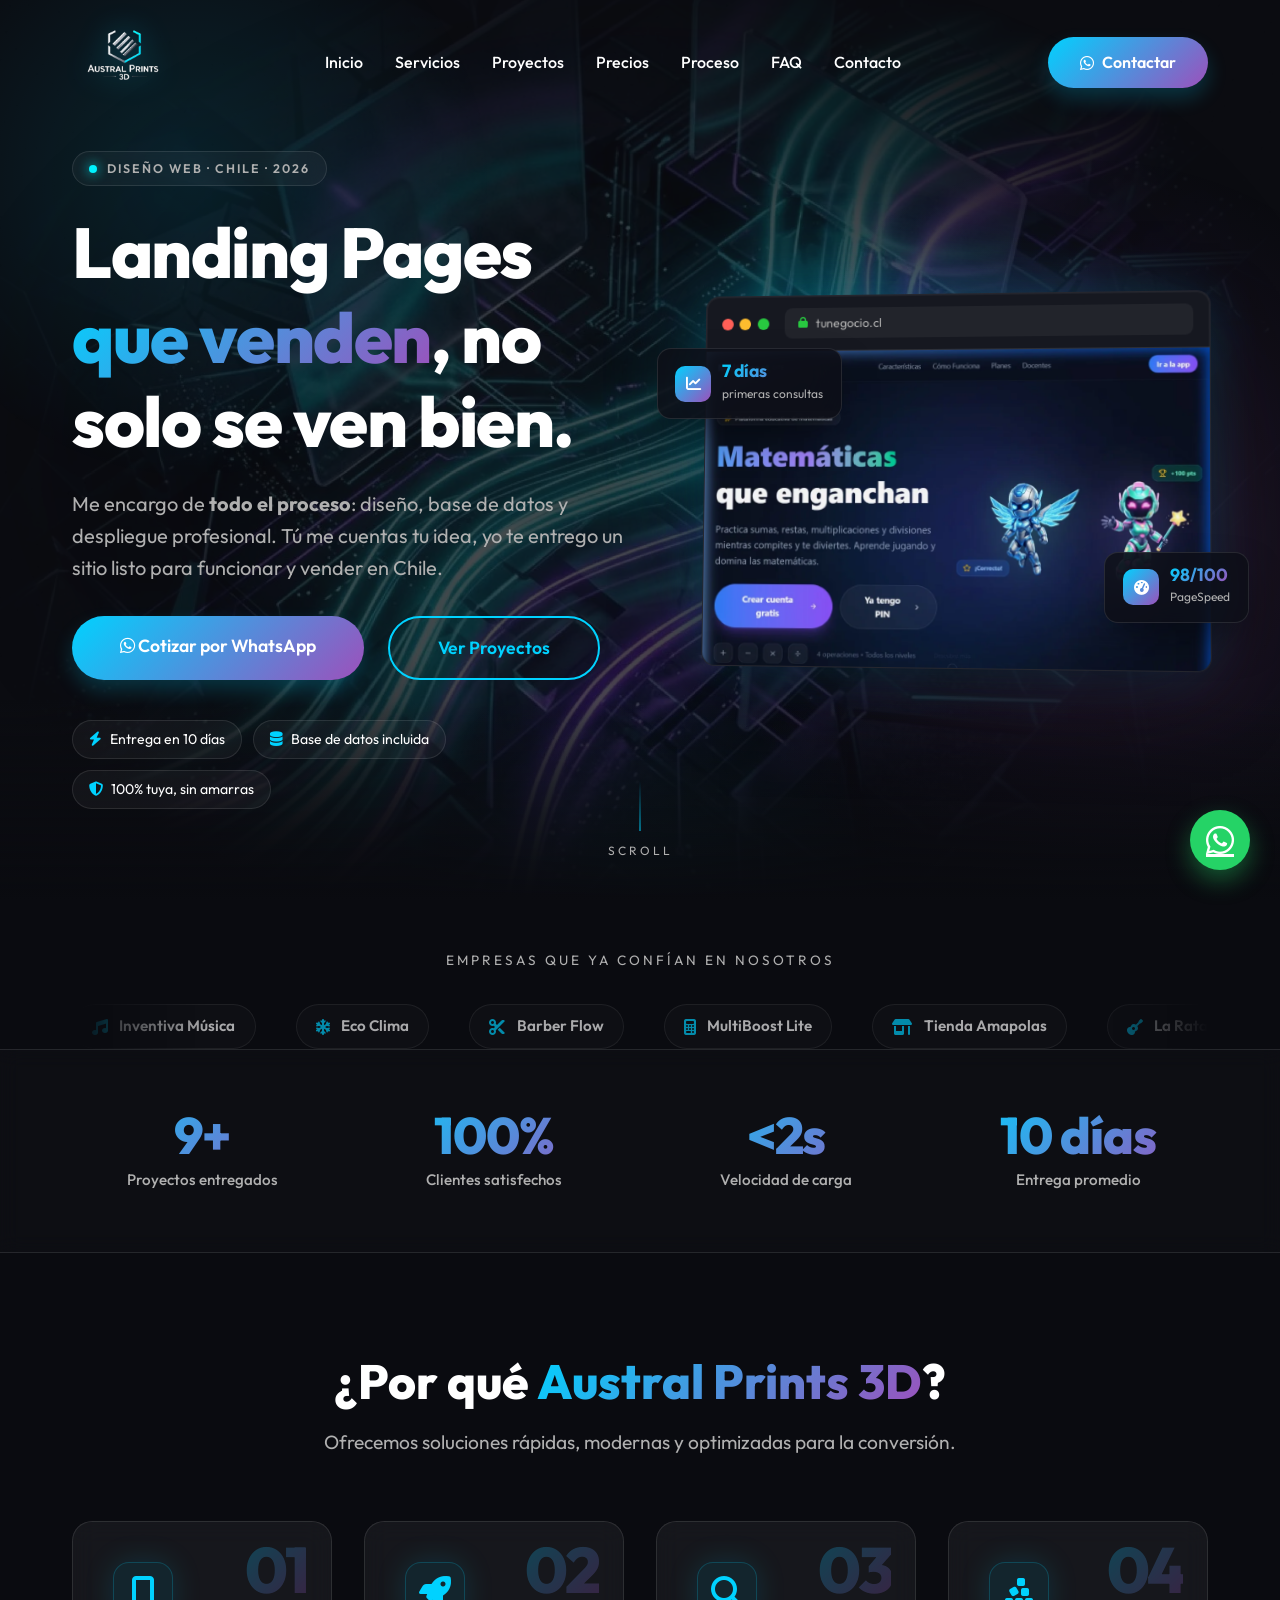
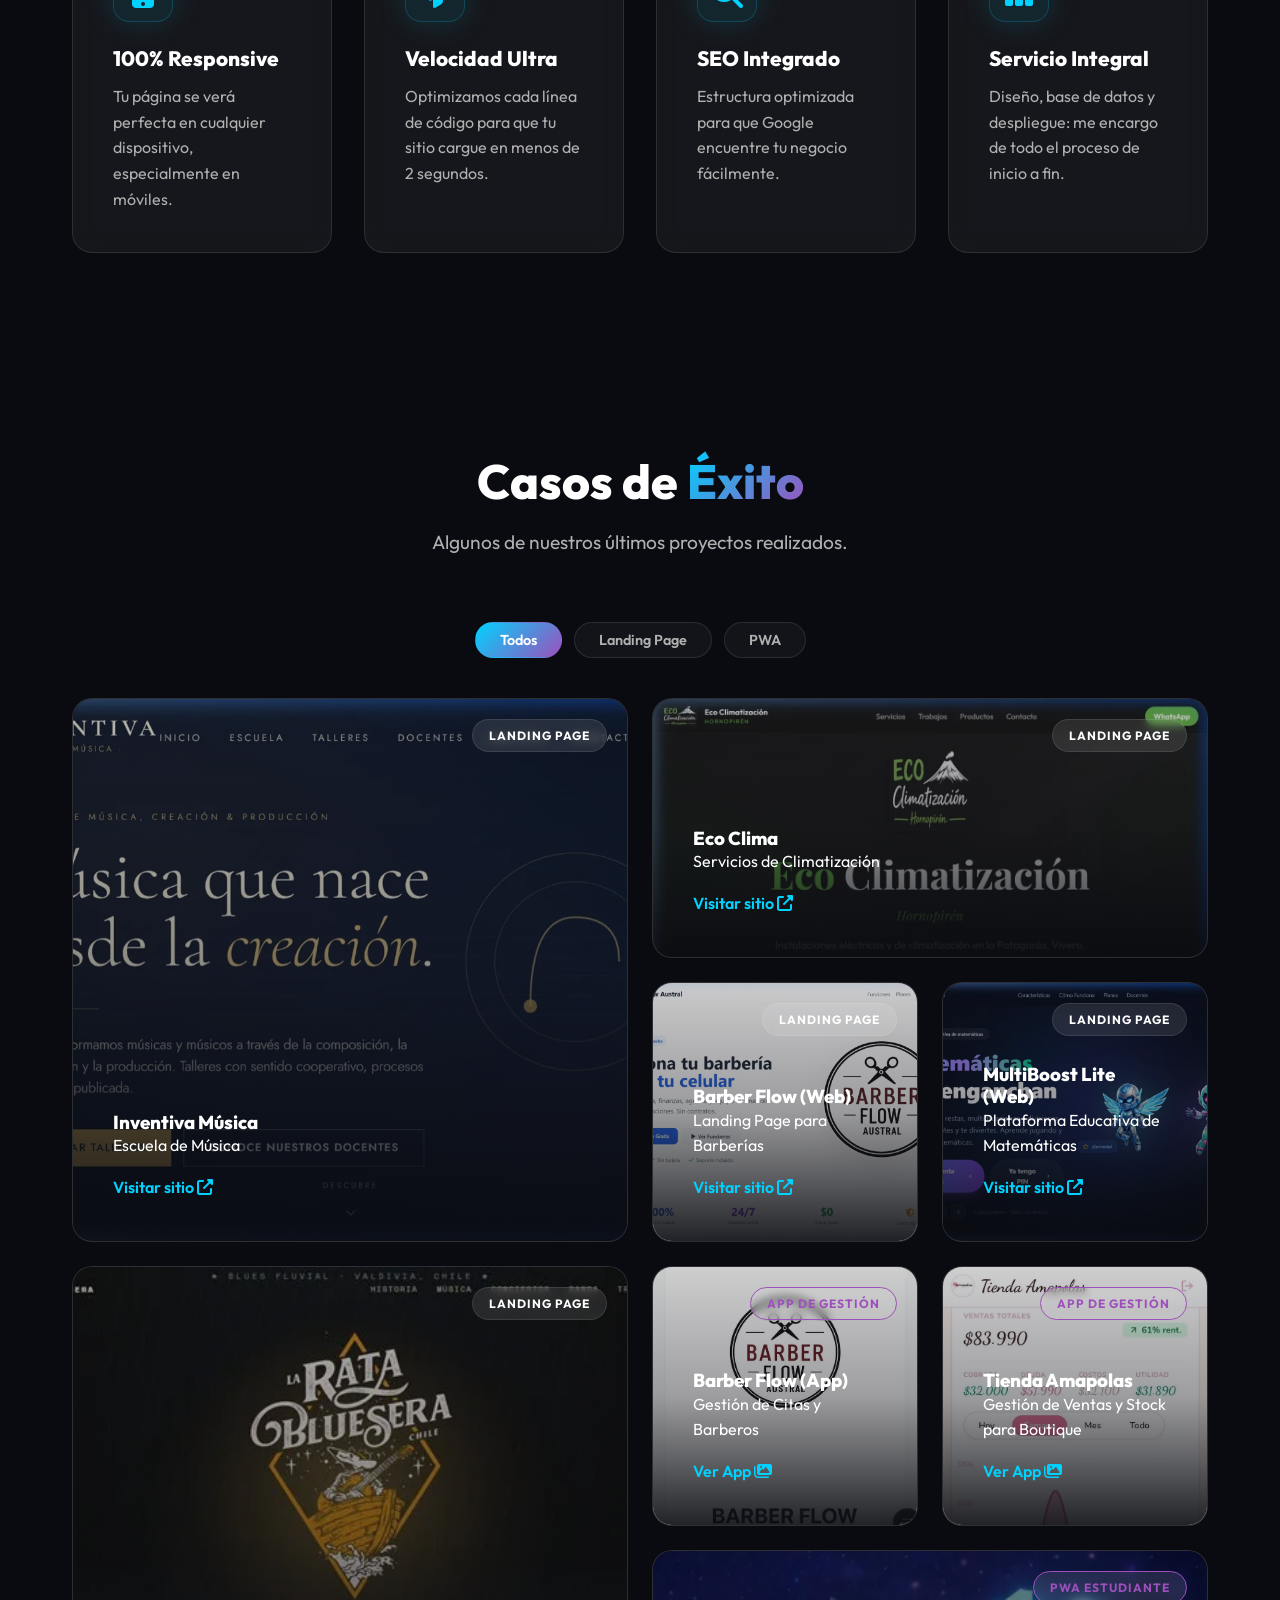
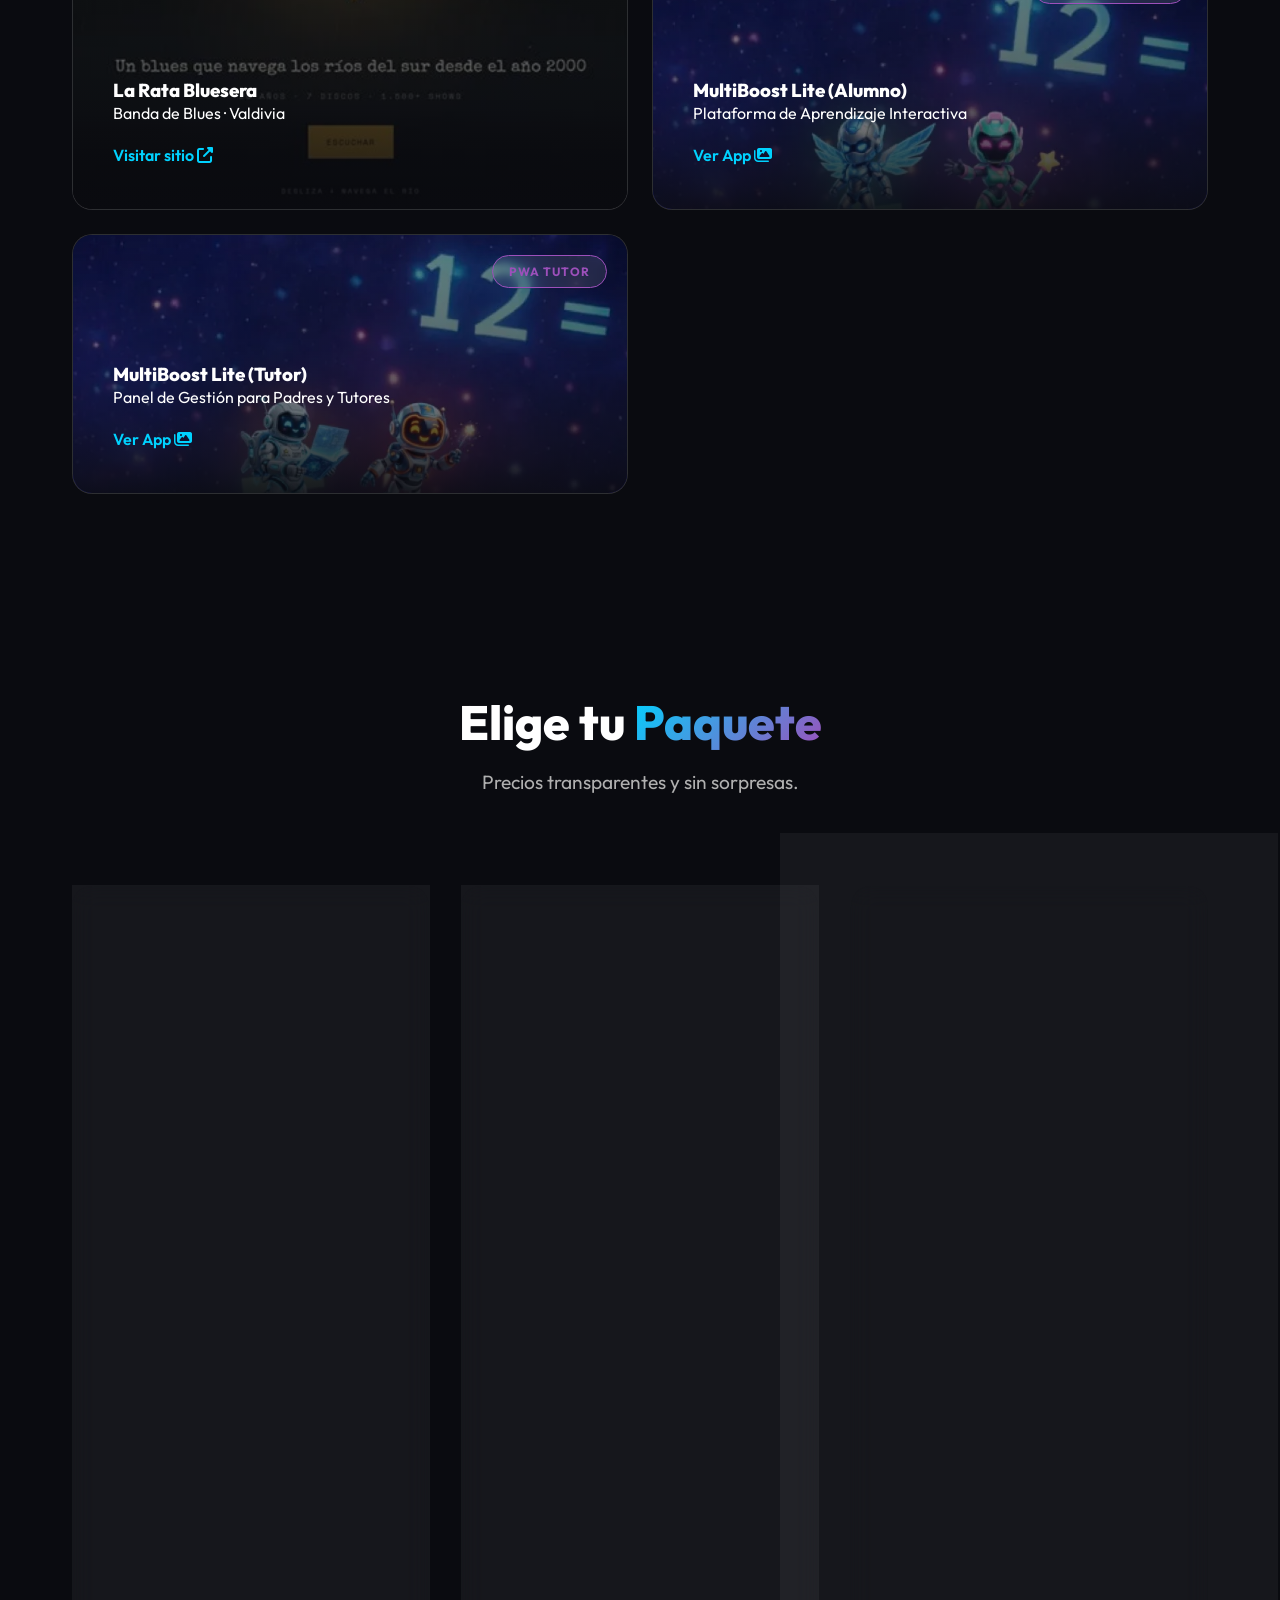
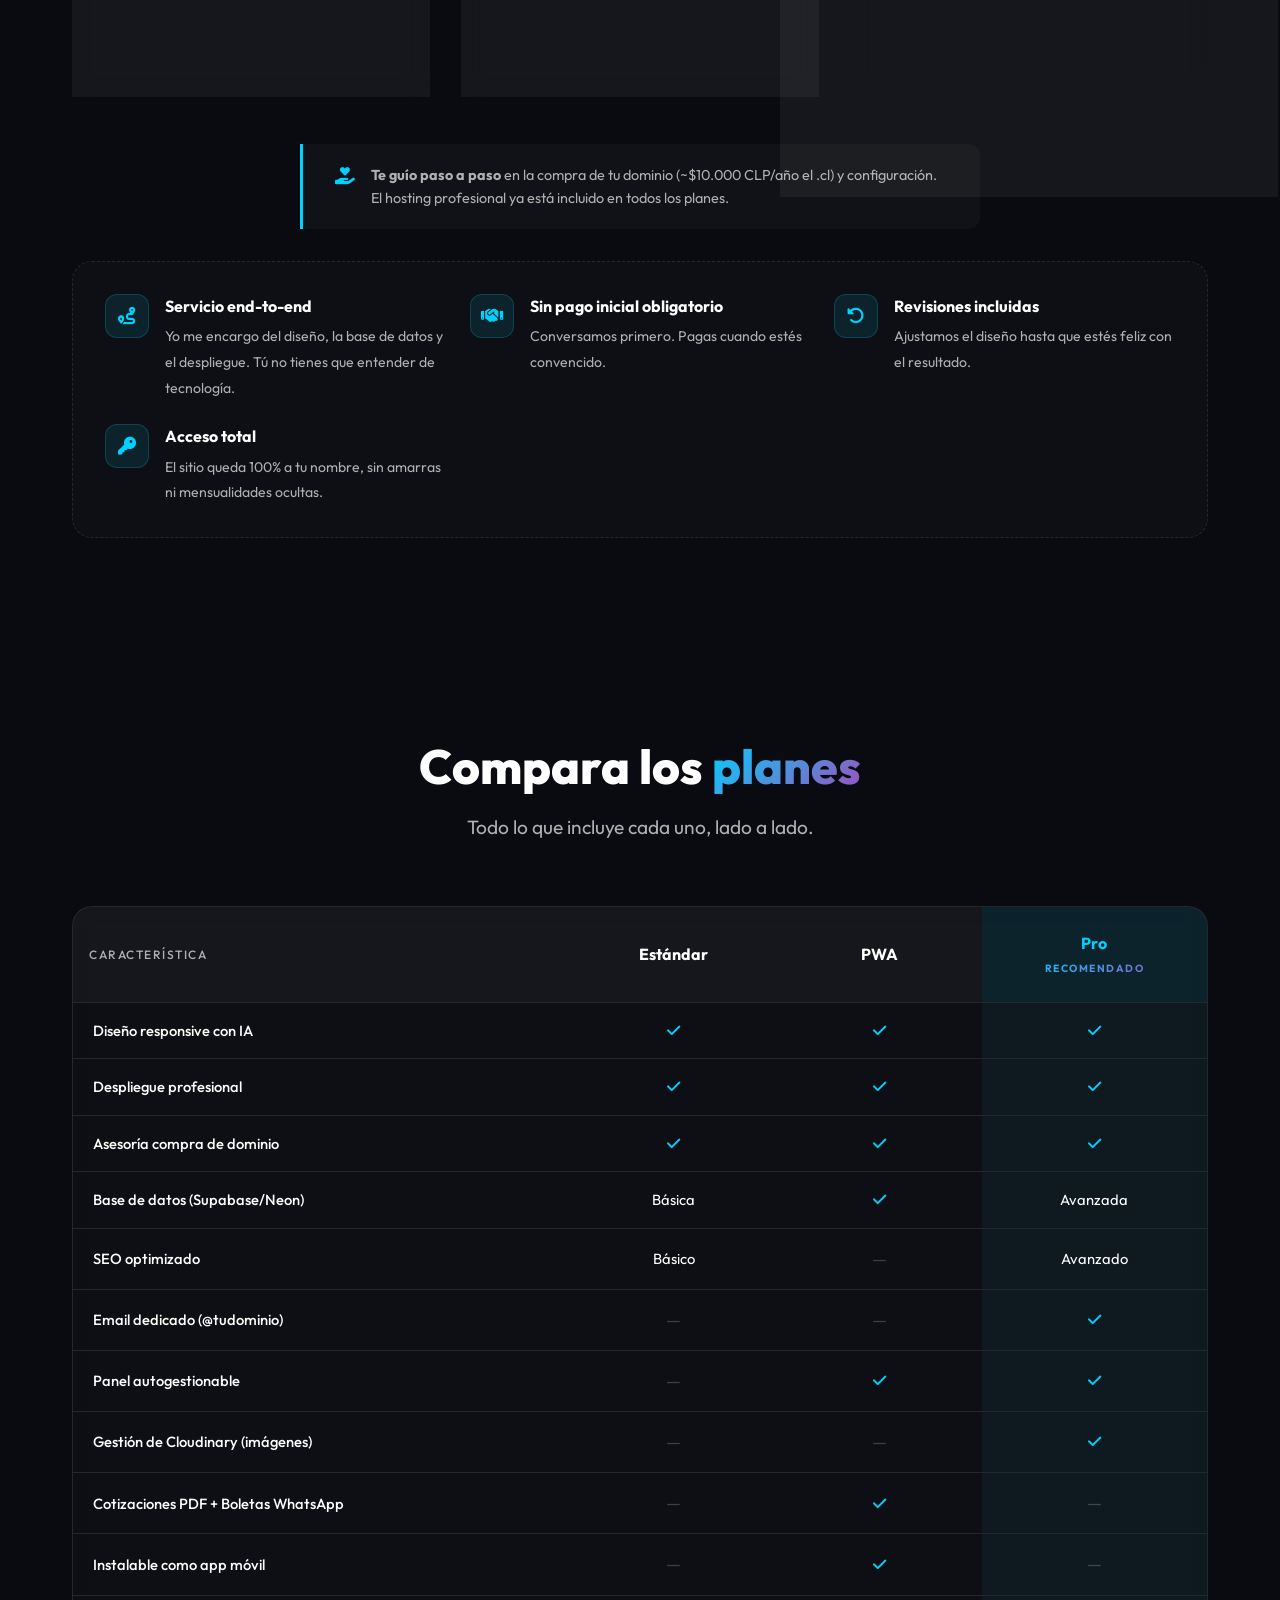
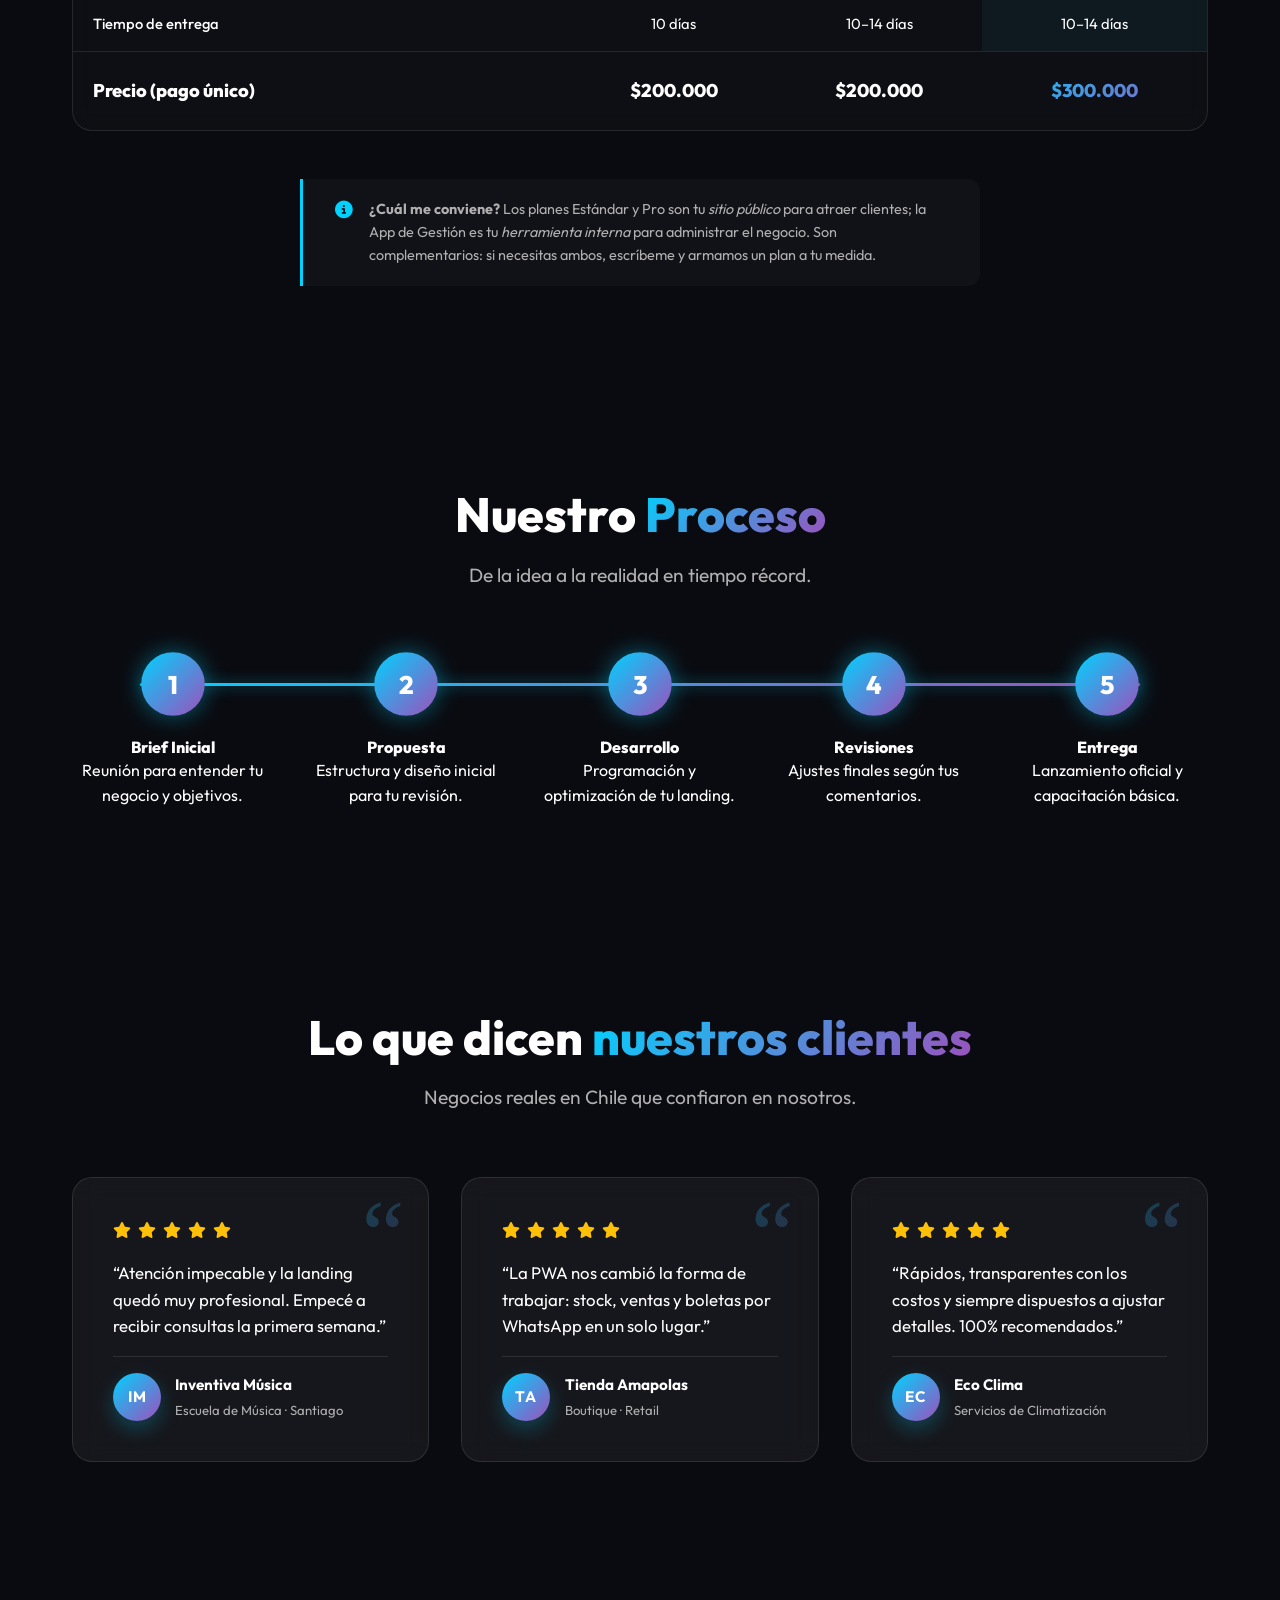
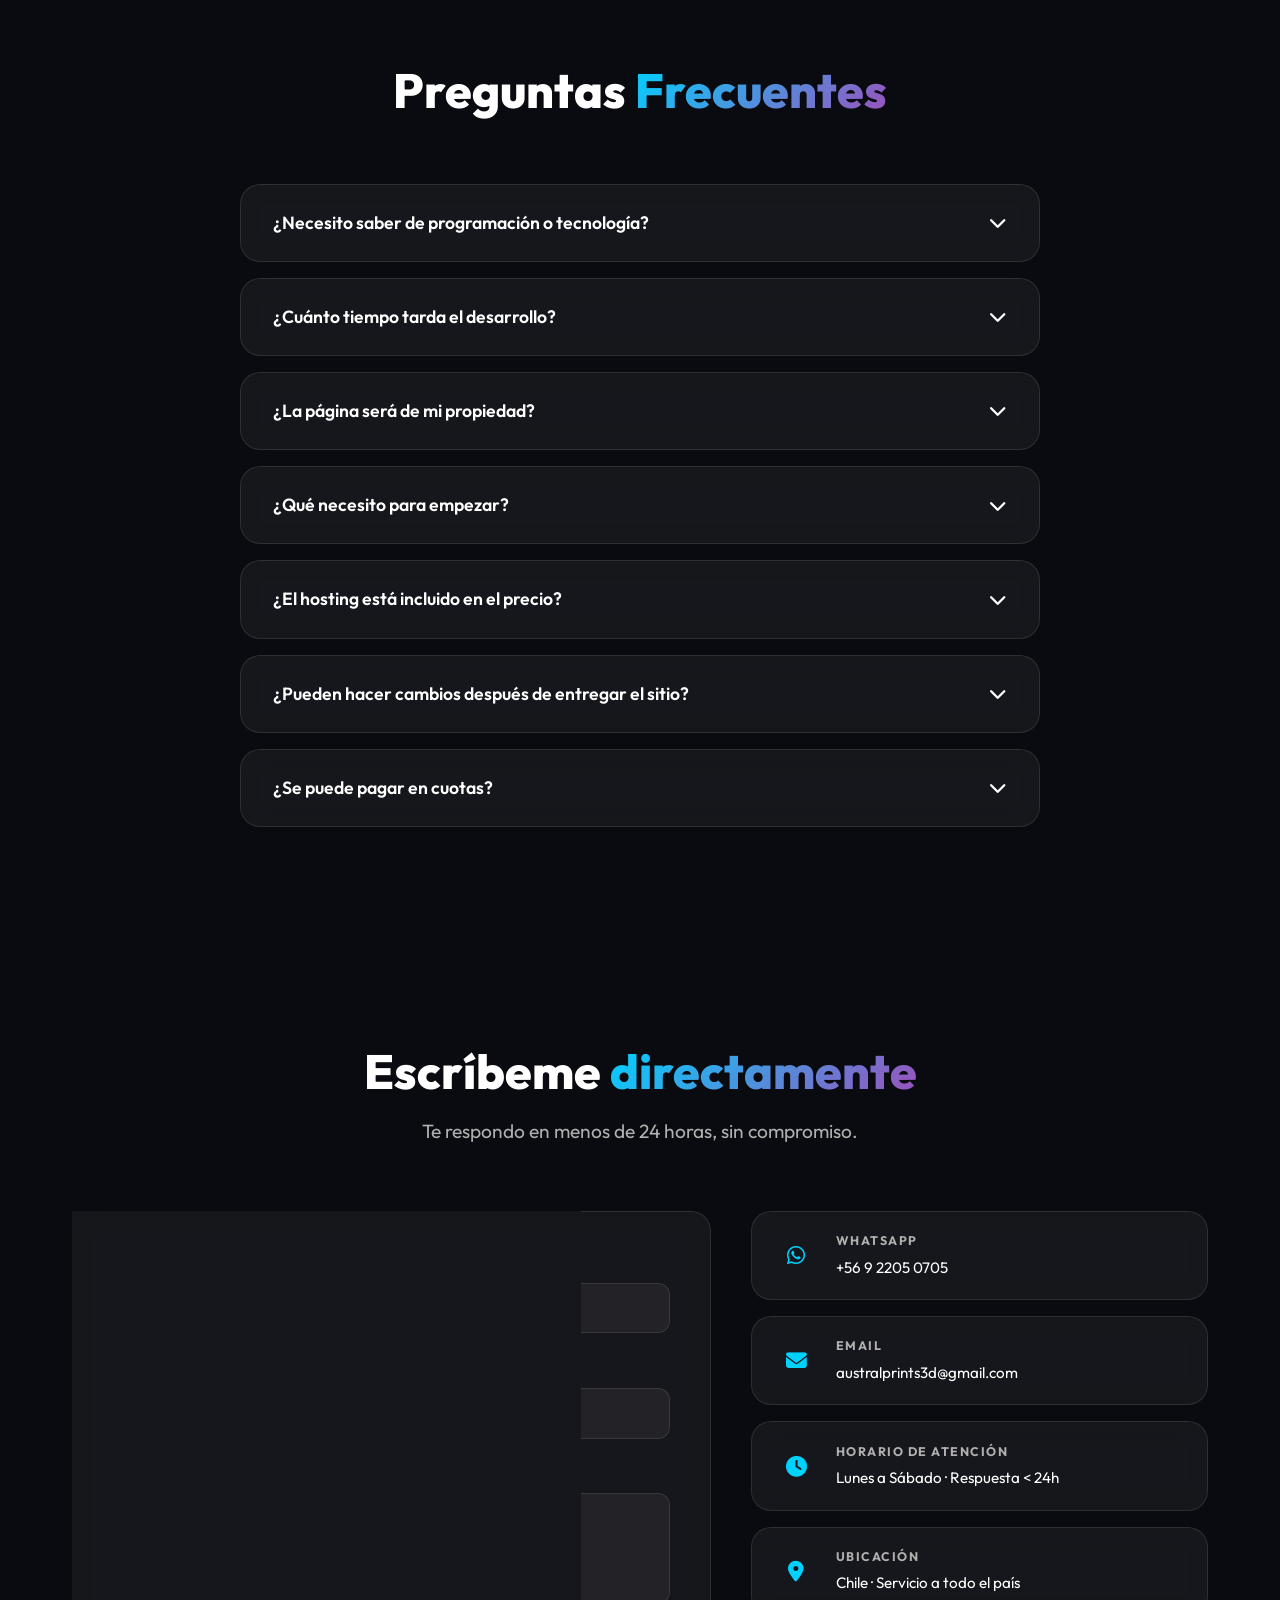
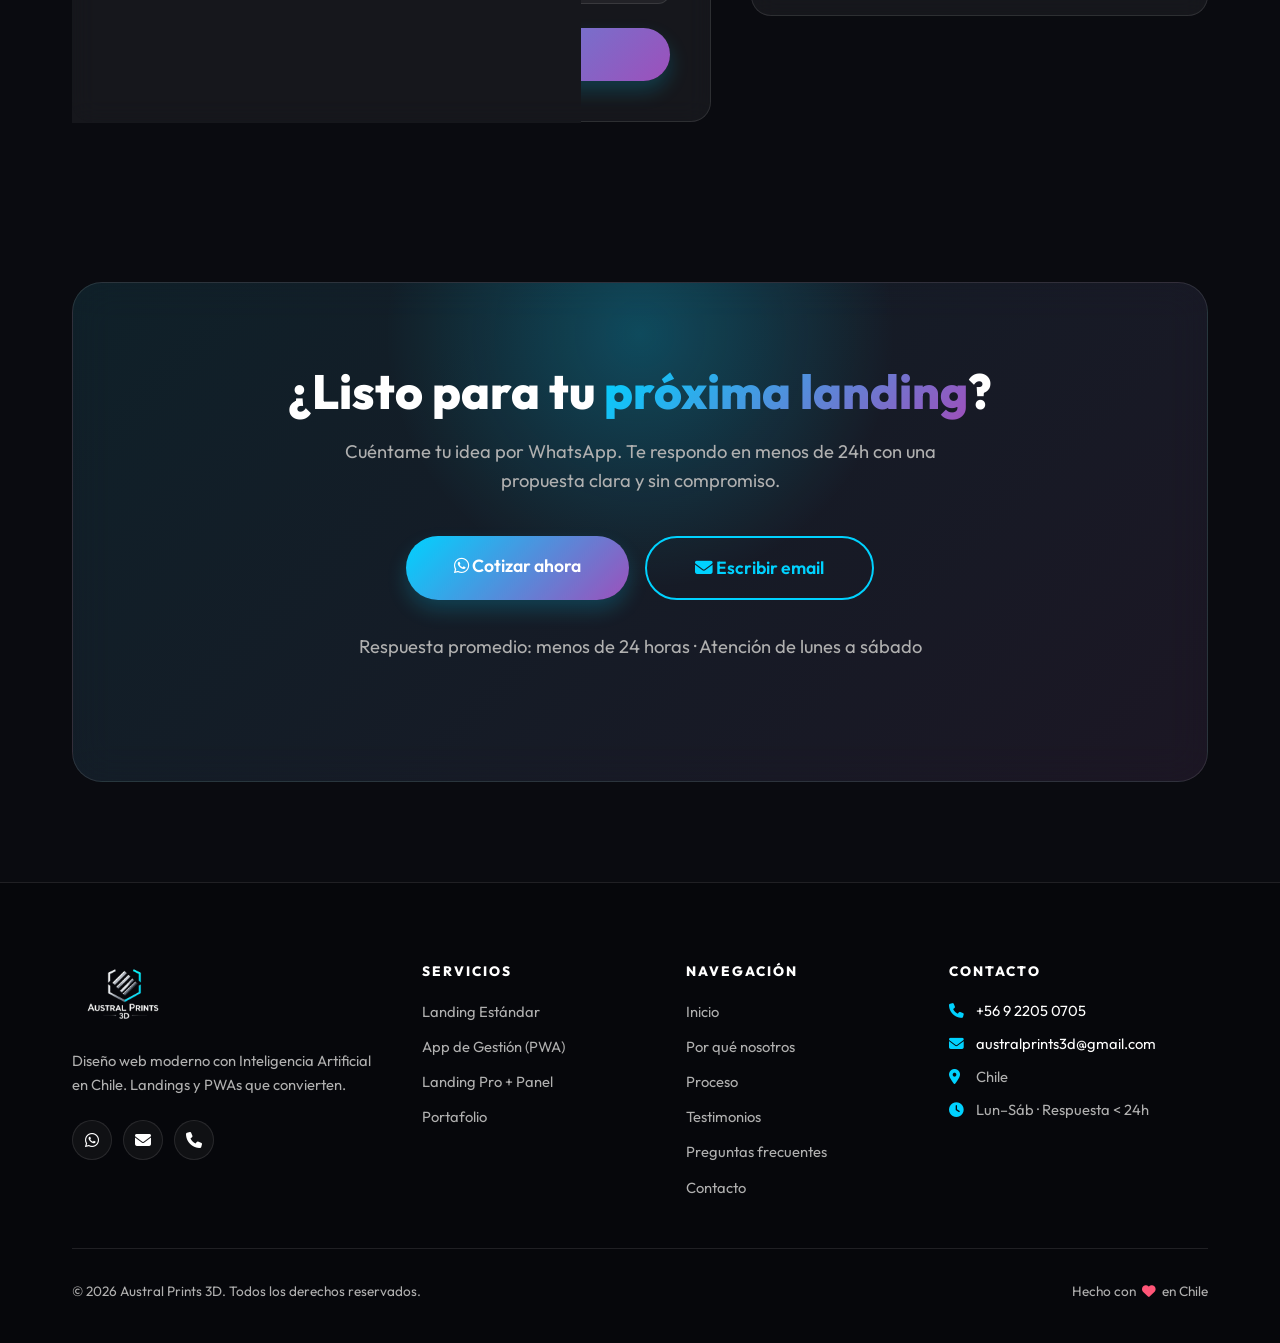
==== commit 1ce4354b: "Quitar el phone mockup del hero Se elimina el celular flotante (HTML, CSS, JS, assets y precache); l" ====
--- a/index.html
+++ b/index.html
@@ -254,10 +254,6 @@
                         <img src="assets/portfolio-1.webp" alt="" decoding="async" fetchpriority="high">
                     </div>
                 </div>
-                <div class="phone-mockup" id="phone-slideshow" data-images="assets/mobile-rata.webp,assets/mobile-barber.webp,assets/mobile-multiboost.webp,assets/mobile-inventiva.webp">
-                    <div class="phone-notch"></div>
-                    <img src="assets/mobile-rata.webp" alt="" decoding="async">
-                </div>
                 <div class="mockup-glow"></div>
                 <div class="mockup-card mockup-card-1">
                     <i class="fas fa-chart-line" aria-hidden="true"></i>
--- a/style.css
+++ b/style.css
@@ -471,8 +471,8 @@
 }
 
 .mockup-card-1 {
-    top: -2%;
-    left: -10%;
+    top: 15%;
+    left: -8%;
     animation-delay: 0s;
 }
 
@@ -2172,69 +2172,9 @@
 }
 
 /* ============================================
-   Mejoras visuales: phone mockup, marquee,
-   portfolio hover premium, timeline de proceso
+   Mejoras visuales: marquee, portfolio hover
+   premium, timeline de proceso
    ============================================ */
-
-/* --- Phone mockup en el hero --- */
-.phone-mockup {
-    position: absolute;
-    bottom: -8%;
-    left: -13%;
-    width: 27%;
-    aspect-ratio: 9 / 19.5;
-    border-radius: 26px;
-    overflow: hidden;
-    background: #0d0f17;
-    border: 3px solid rgba(255, 255, 255, 0.14);
-    box-shadow:
-        0 30px 60px -15px rgba(0, 0, 0, 0.7),
-        0 0 45px -10px rgba(157, 80, 187, 0.4),
-        0 0 0 1px rgba(255, 255, 255, 0.05) inset;
-    z-index: 4;
-    transform: rotate(-5deg);
-    animation: floatCard 5s ease-in-out infinite;
-    animation-delay: 1.2s;
-    transition: transform 0.5s cubic-bezier(0.4, 0, 0.2, 1);
-}
-
-.hero-mockup:hover .phone-mockup {
-    transform: rotate(-2deg) translateY(-4px);
-}
-
-.phone-notch {
-    position: absolute;
-    top: 8px;
-    left: 50%;
-    transform: translateX(-50%);
-    width: 38%;
-    height: 13px;
-    background: #0d0f17;
-    border: 1px solid rgba(255, 255, 255, 0.08);
-    border-radius: 8px;
-    z-index: 2;
-}
-
-.phone-mockup img {
-    width: 100%;
-    height: 100%;
-    object-fit: cover;
-    object-position: top center;
-    display: block;
-    transition: opacity 0.4s ease;
-}
-
-@media (max-width: 992px) {
-    .phone-mockup { left: -2%; bottom: -5%; }
-}
-
-@media (max-width: 600px) {
-    .phone-mockup { display: none; }
-}
-
-@media (prefers-reduced-motion: reduce) {
-    .phone-mockup { animation: none; }
-}
 
 /* --- Marquee de clientes --- */
 .trusted-marquee {
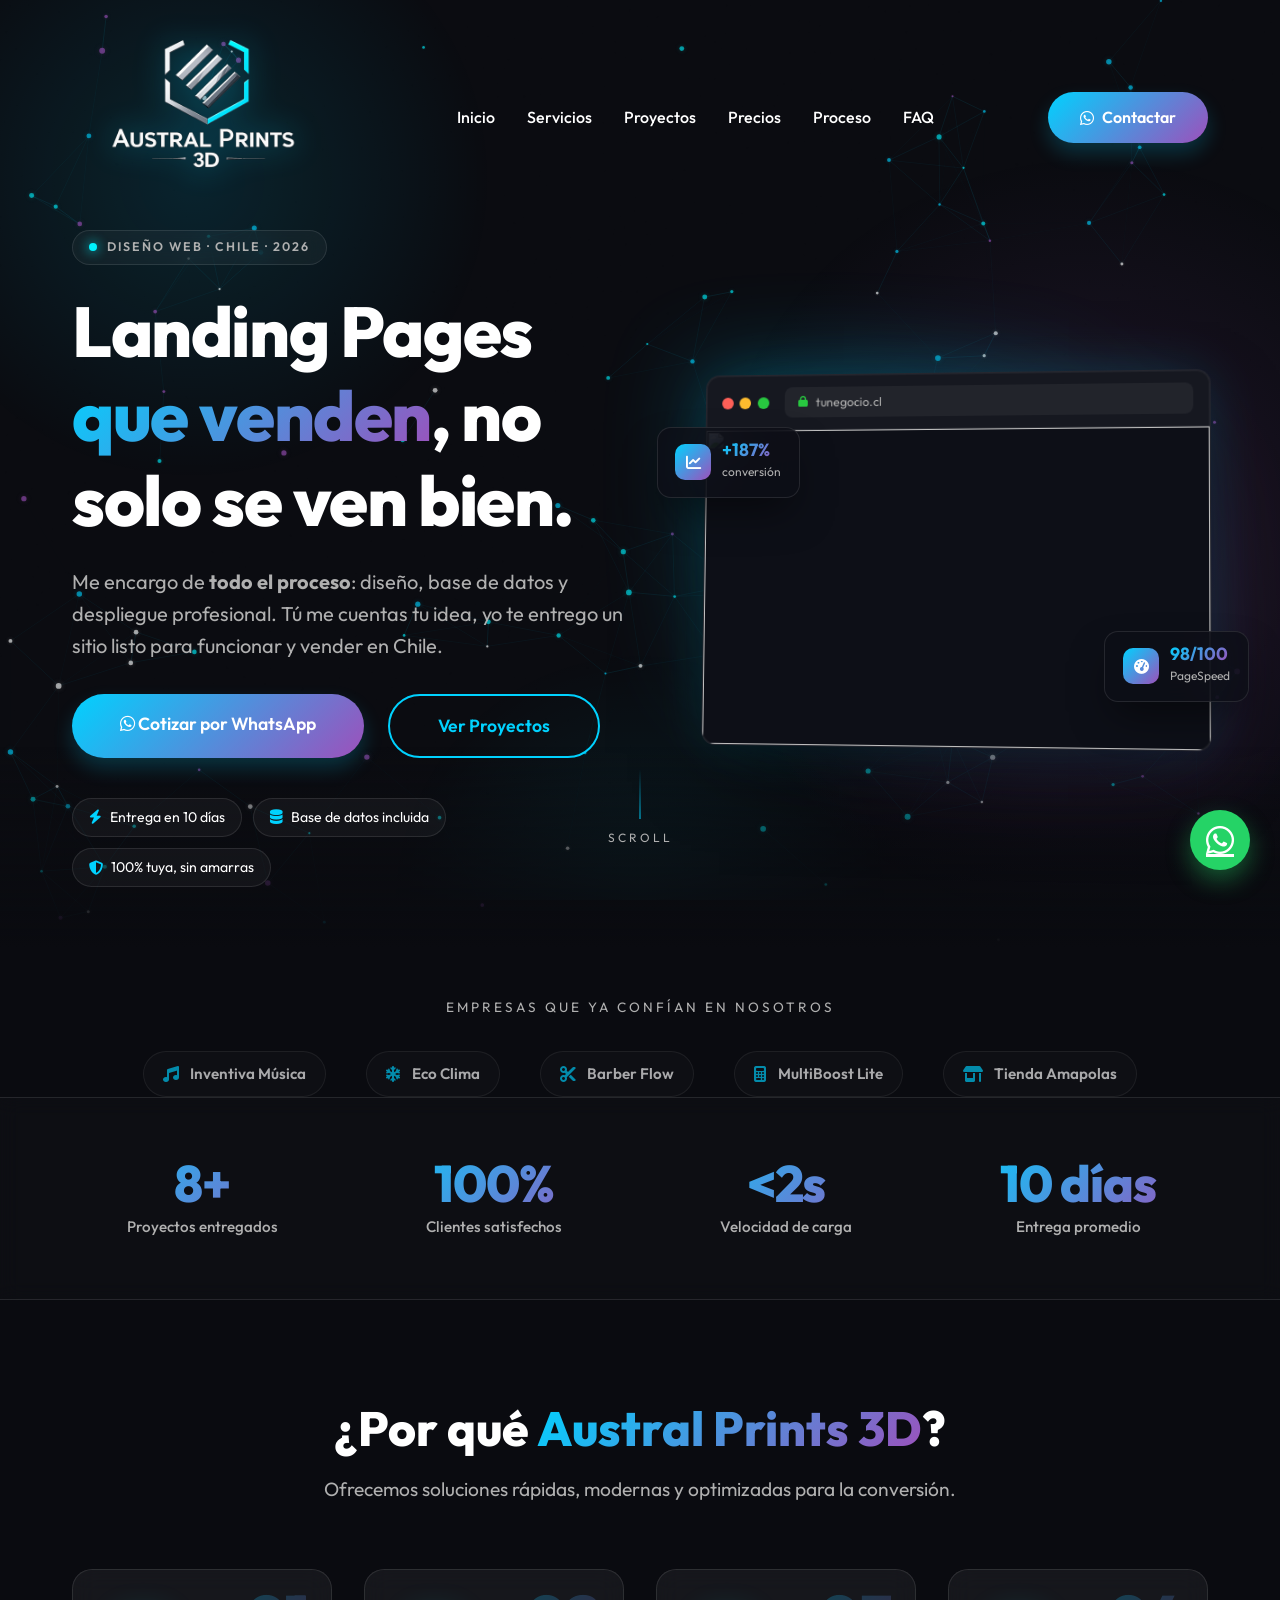
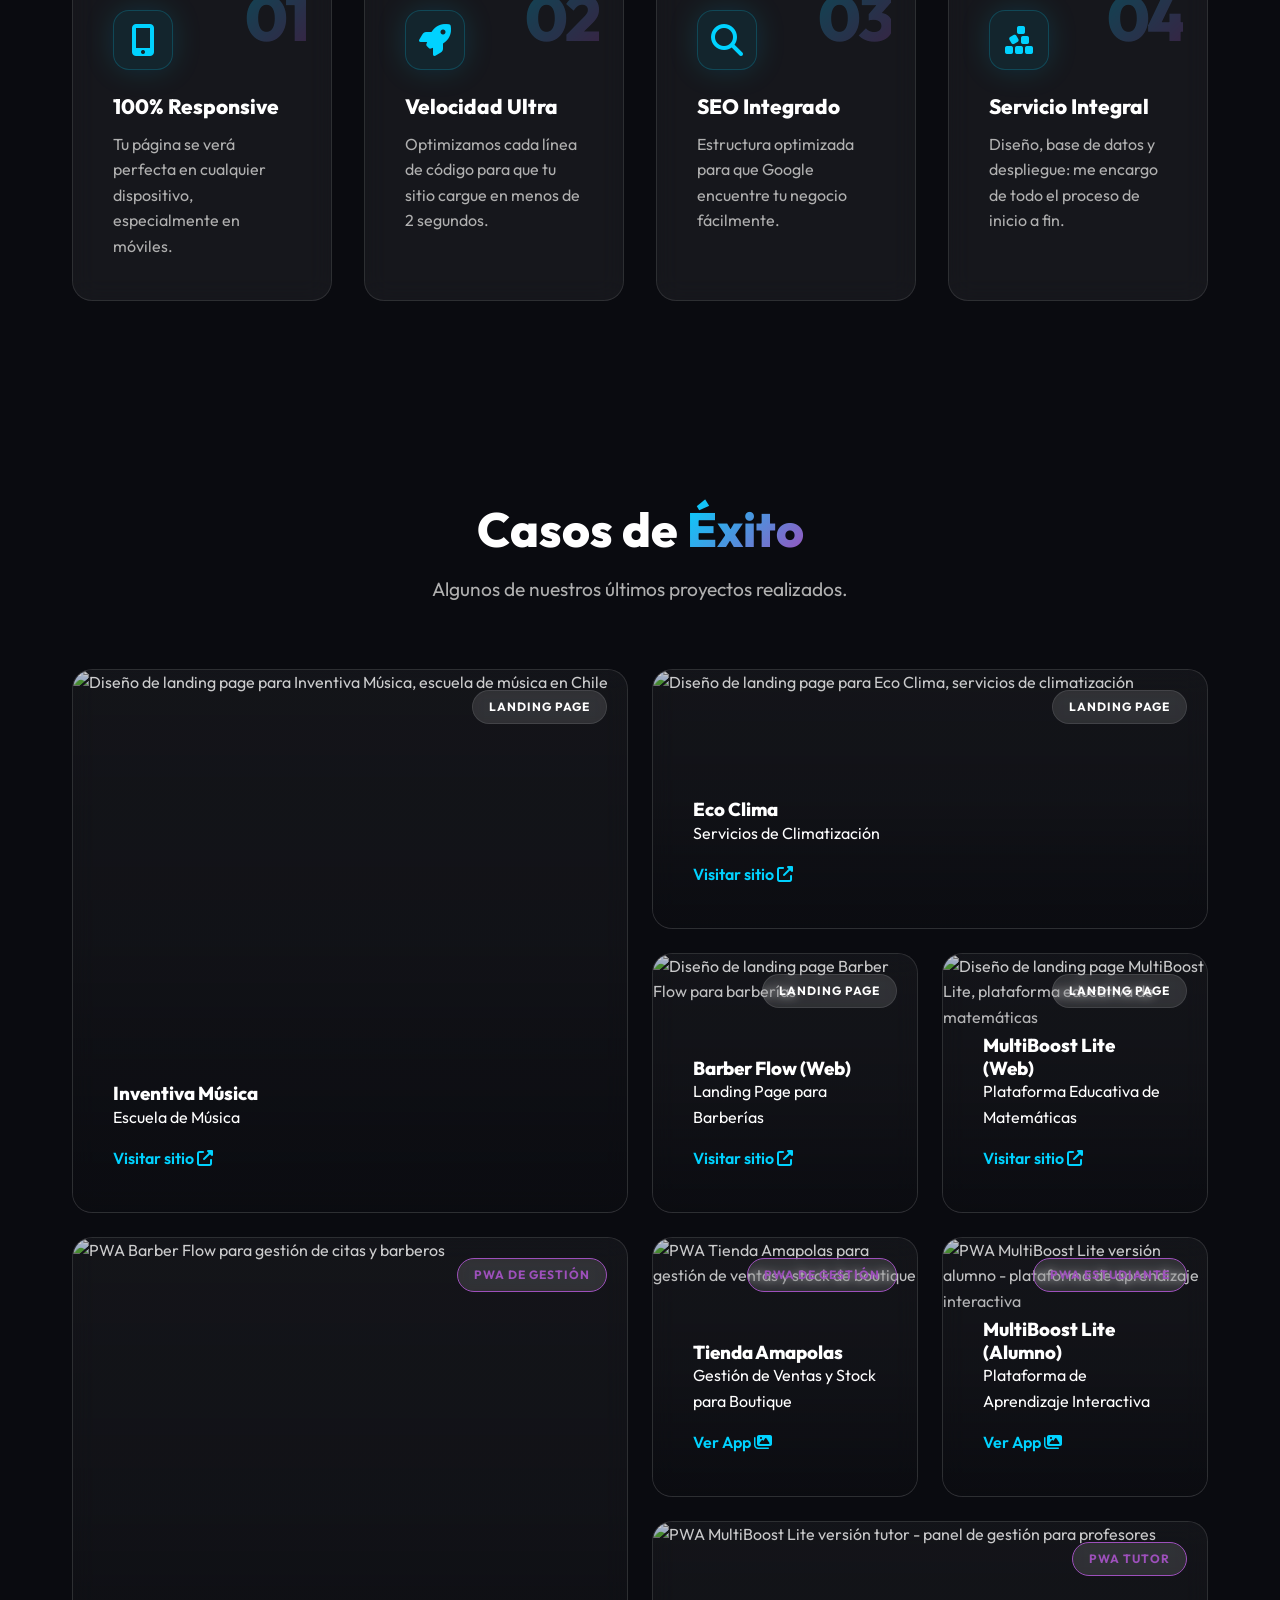
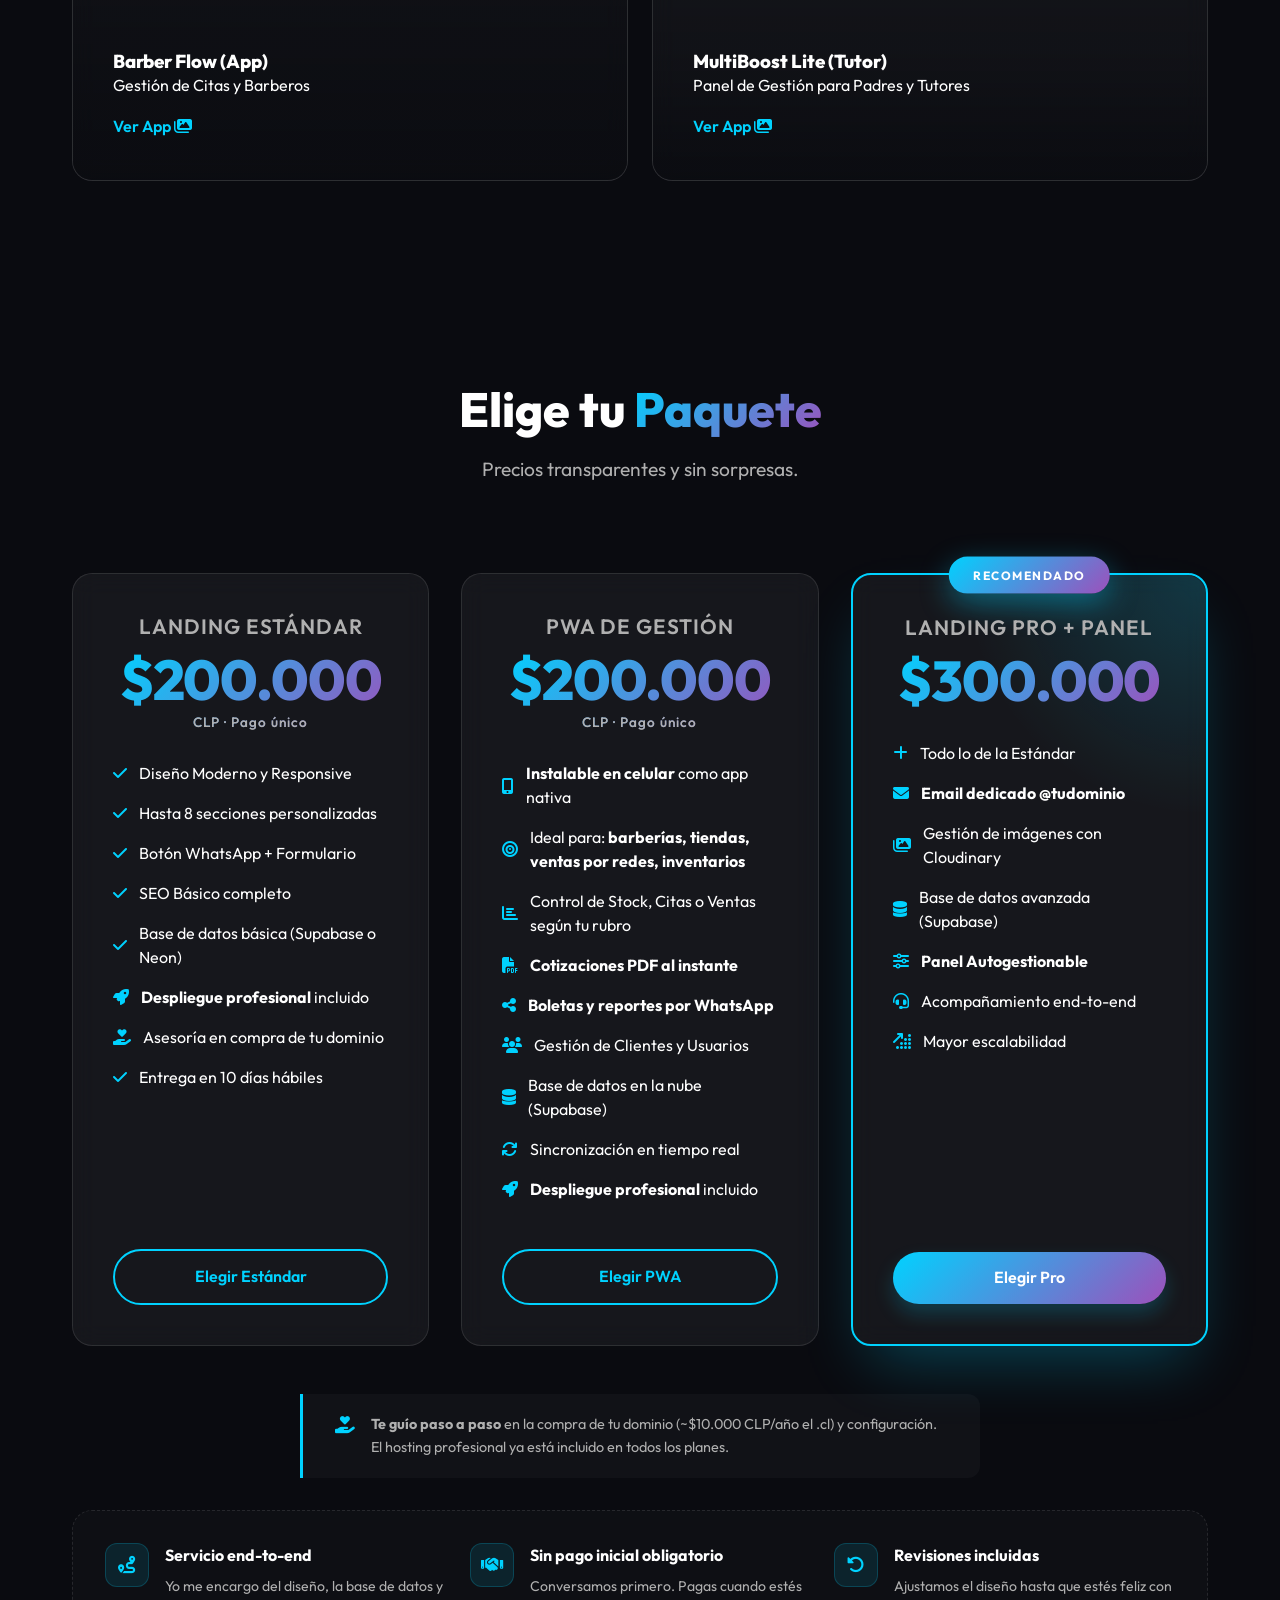
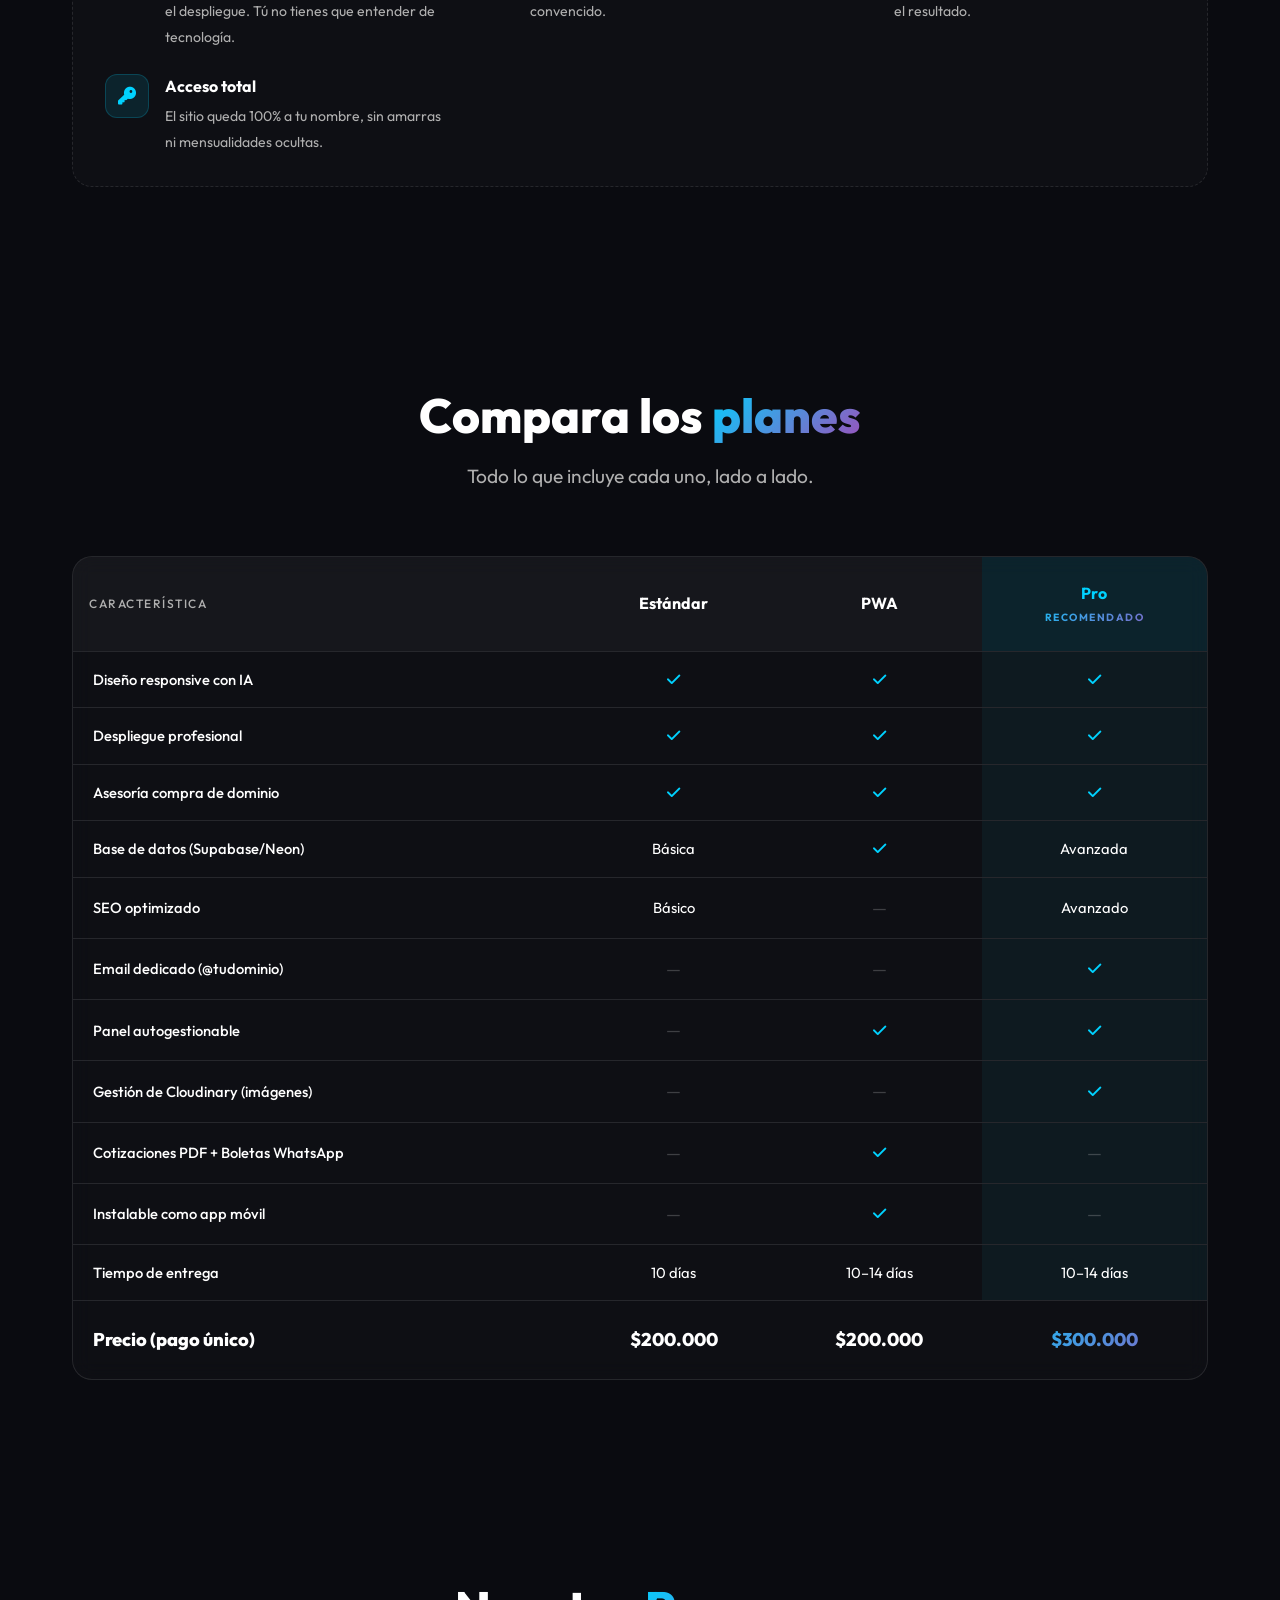
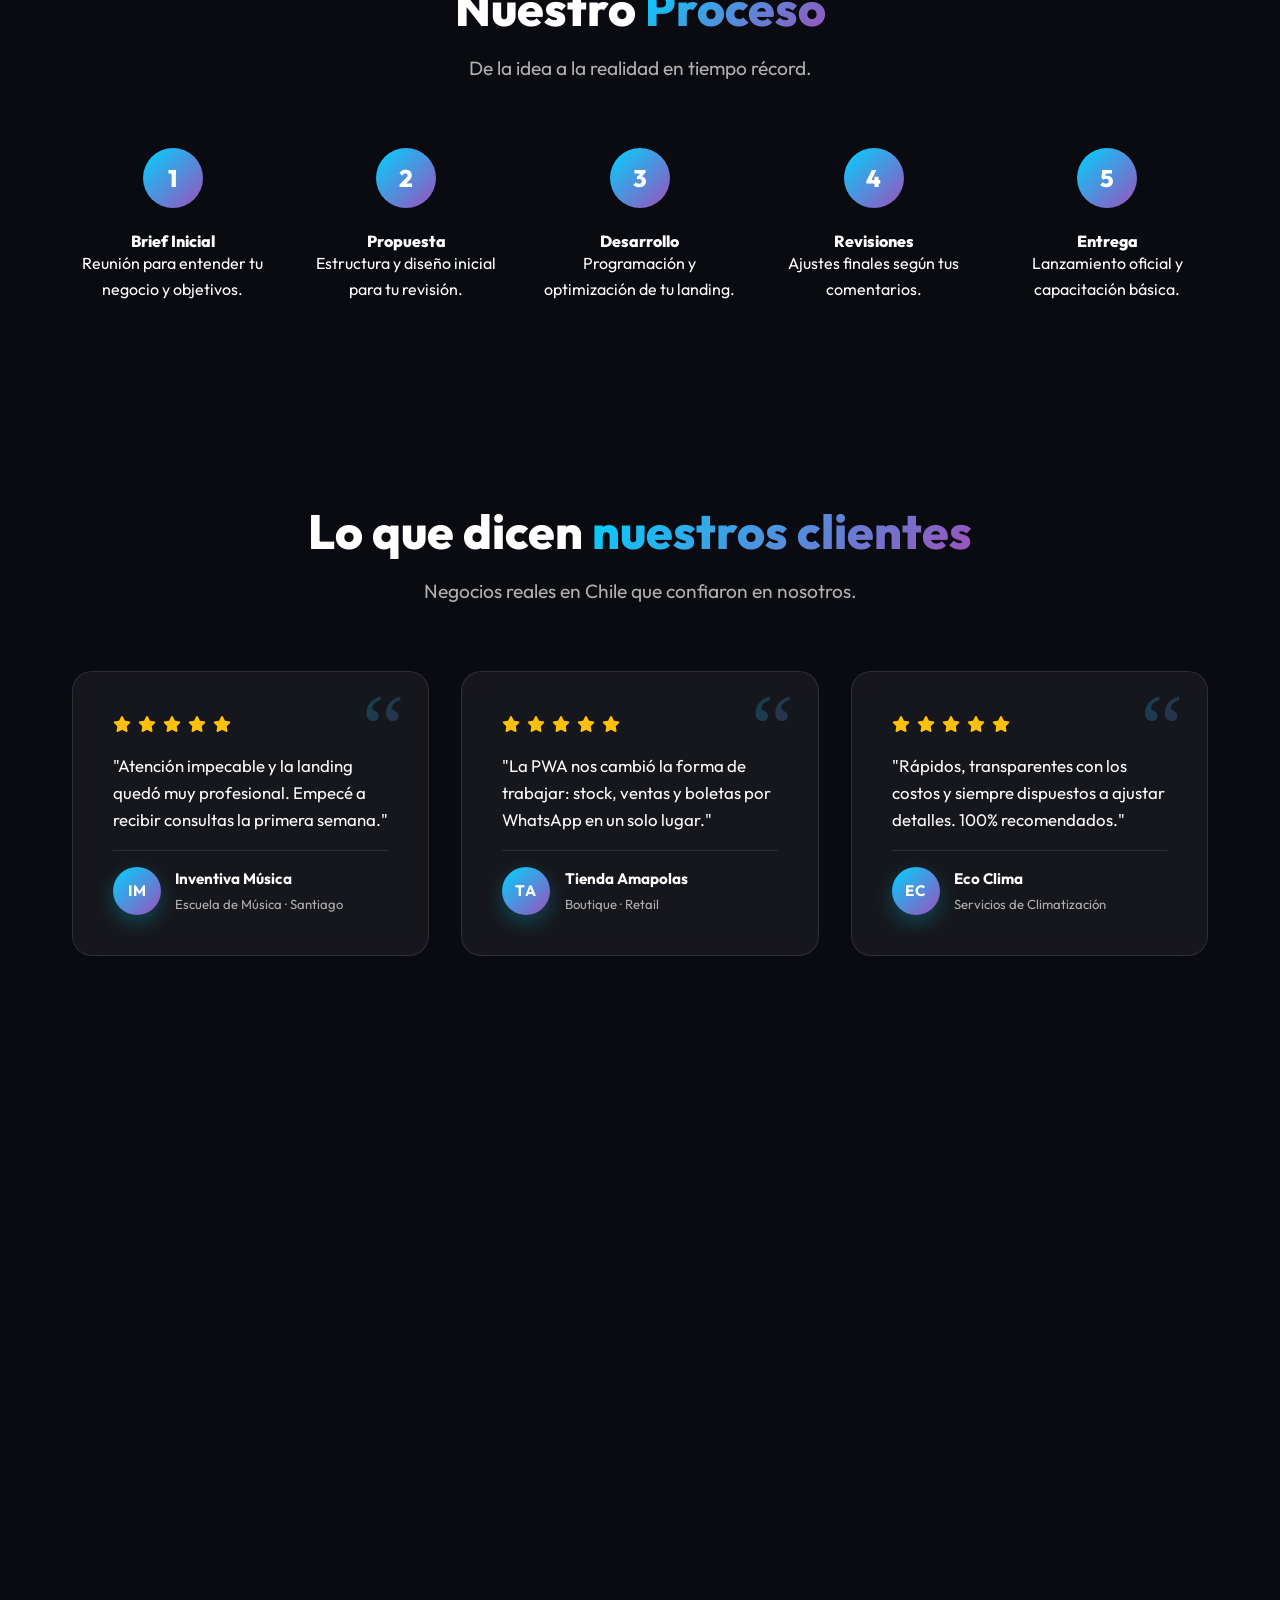
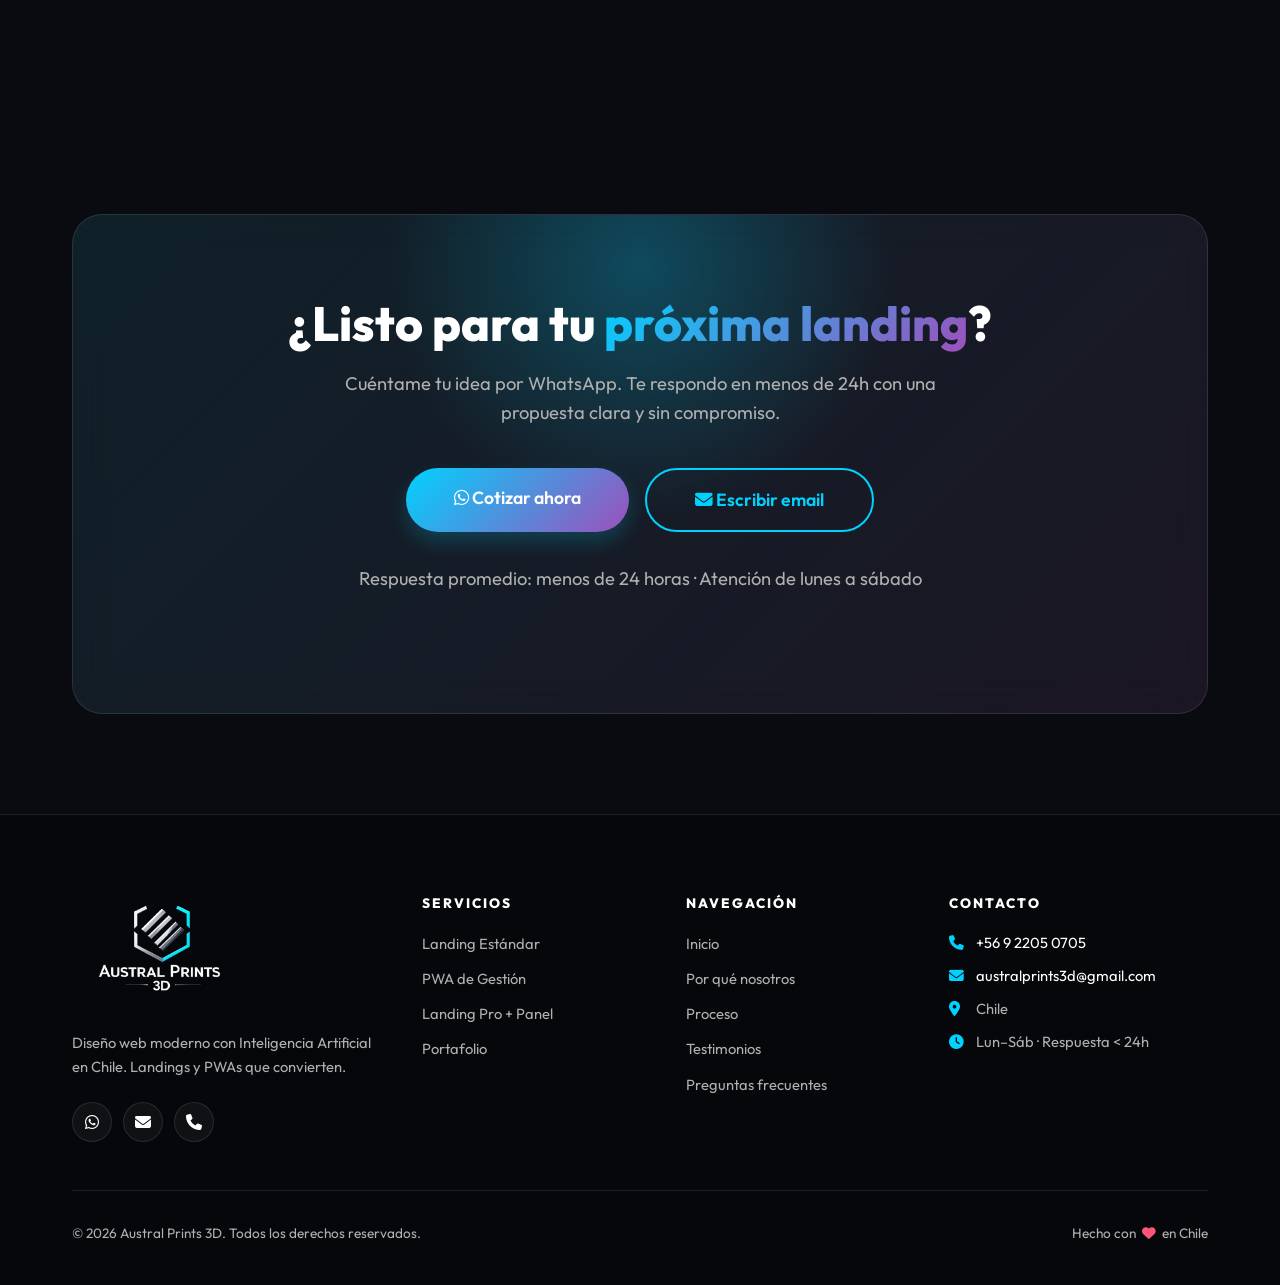
==== commit 8dc36f87: "Kimi2" ====
--- a/index.html
+++ b/index.html
@@ -3,9 +3,6 @@
 <head>
     <meta charset="UTF-8">
     <meta name="viewport" content="width=device-width, initial-scale=1.0">
-
-    <!-- Google Search Console verification -->
-    <meta name="google-site-verification" content="vR9JbgOqi6Cmakm01HVPB1SXgJpqOVC7bMTFLPY2wyg">
 
     <!-- Primary SEO -->
     <title>Diseño Web y Landing Pages en Chile | Austral Prints 3D</title>
@@ -42,11 +39,13 @@
     <link rel="manifest" href="site.webmanifest">
 
     <!-- Preload critical assets -->
-    <link rel="preload" as="image" href="assets/hero-bg.webp" fetchpriority="high">
+    <link rel="preload" as="image" href="assets/hero-bg.jpg" fetchpriority="high">
     <link rel="preload" as="image" href="assets/logo.png" fetchpriority="high">
 
-    <!-- Fuente Outfit self-hosteada (ver @font-face en style.css) -->
-    <link rel="preload" as="font" type="font/woff2" href="assets/fonts/outfit-latin.woff2" crossorigin>
+    <!-- Google Fonts: Outfit -->
+    <link rel="preconnect" href="https://fonts.googleapis.com">
+    <link rel="preconnect" href="https://fonts.gstatic.com" crossorigin>
+    <link href="https://fonts.googleapis.com/css2?family=Outfit:wght@300;400;600;800&display=swap" rel="stylesheet">
 
     <!-- Font Awesome (non-blocking) -->
     <link rel="preconnect" href="https://cdnjs.cloudflare.com" crossorigin>
@@ -98,7 +97,7 @@
             "@type": "Offer",
             "itemOffered": {
               "@type": "Service",
-              "name": "App de Gestión (PWA)",
+              "name": "PWA de Gestión",
               "description": "Aplicación instalable en celular sin tiendas, con control de stock, ventas, cotizaciones PDF y boletas por WhatsApp."
             },
             "price": "200000",
@@ -156,30 +155,6 @@
             "@type": "Answer",
             "text": "Textos o ideas de contenido, fotos de tu negocio, información de contacto y tus palabras clave objetivo."
           }
-        },
-        {
-          "@type": "Question",
-          "name": "¿El hosting está incluido en el precio?",
-          "acceptedAnswer": {
-            "@type": "Answer",
-            "text": "Sí. El despliegue profesional está incluido en todos los planes. Usamos plataformas de hosting gratuitas de alto rendimiento (Vercel o similares). El único gasto externo es el dominio (~$10.000 CLP/año)."
-          }
-        },
-        {
-          "@type": "Question",
-          "name": "¿Pueden hacer cambios después de entregar el sitio?",
-          "acceptedAnswer": {
-            "@type": "Answer",
-            "text": "Durante el proceso incluyo rondas de revisión hasta que estés conforme. Una vez entregado, cambios adicionales se coordinan directamente según el alcance."
-          }
-        },
-        {
-          "@type": "Question",
-          "name": "¿Se puede pagar en cuotas?",
-          "acceptedAnswer": {
-            "@type": "Answer",
-            "text": "Sí. Generalmente 50% para comenzar el desarrollo y 50% al momento de la entrega. Coordinamos los detalles por WhatsApp antes de empezar, sin compromiso."
-          }
         }
       ]
     }
@@ -205,7 +180,6 @@
                     <li><a href="#precios">Precios</a></li>
                     <li><a href="#proceso">Proceso</a></li>
                     <li><a href="#faq">FAQ</a></li>
-                    <li><a href="#contacto">Contacto</a></li>
                 </ul>
                 <a href="https://wa.me/56922050705" class="btn btn-primary nav-cta" target="_blank" rel="noopener noreferrer" aria-label="Contactar por WhatsApp">
                     <i class="fab fa-whatsapp" aria-hidden="true"></i> Contactar
@@ -218,8 +192,9 @@
     </header>
 
     <main>
-    <!-- Hero Section -->
+    <!-- Hero Section con Partículas -->
     <section id="inicio" class="hero">
+        <canvas id="particle-canvas" aria-hidden="true"></canvas>
         <div class="hero-background"></div>
         <div class="container hero-container">
             <div class="hero-content">
@@ -250,16 +225,16 @@
                             <span>tunegocio.cl</span>
                         </div>
                     </div>
-                    <div class="browser-content" id="hero-slideshow" data-images="assets/portfolio-1.webp,assets/portfolio-2.webp,assets/portfolio-3.webp,assets/portfolio-5.webp,assets/portfolio-6.webp">
-                        <img src="assets/portfolio-1.webp" alt="" decoding="async" fetchpriority="high">
+                    <div class="browser-content">
+                        <img src="assets/portfolio-1.jpg" alt="" loading="lazy" decoding="async">
                     </div>
                 </div>
                 <div class="mockup-glow"></div>
                 <div class="mockup-card mockup-card-1">
                     <i class="fas fa-chart-line" aria-hidden="true"></i>
                     <div>
-                        <strong>7 días</strong>
-                        <span>primeras consultas</span>
+                        <strong>+187%</strong>
+                        <span>conversión</span>
                     </div>
                 </div>
                 <div class="mockup-card mockup-card-2">
@@ -282,60 +257,26 @@
     <section class="trusted" aria-label="Empresas que confían en nosotros">
         <div class="container">
             <p class="trusted-label">Empresas que ya confían en nosotros</p>
-            <div class="trusted-marquee">
-                <div class="trusted-track">
-                    <div class="trusted-grid">
-                        <div class="trusted-item">
-                            <i class="fas fa-music" aria-hidden="true"></i>
-                            <span>Inventiva Música</span>
-                        </div>
-                        <div class="trusted-item">
-                            <i class="fas fa-snowflake" aria-hidden="true"></i>
-                            <span>Eco Clima</span>
-                        </div>
-                        <div class="trusted-item">
-                            <i class="fas fa-scissors" aria-hidden="true"></i>
-                            <span>Barber Flow</span>
-                        </div>
-                        <div class="trusted-item">
-                            <i class="fas fa-calculator" aria-hidden="true"></i>
-                            <span>MultiBoost Lite</span>
-                        </div>
-                        <div class="trusted-item">
-                            <i class="fas fa-shop" aria-hidden="true"></i>
-                            <span>Tienda Amapolas</span>
-                        </div>
-                        <div class="trusted-item">
-                            <i class="fas fa-guitar" aria-hidden="true"></i>
-                            <span>La Rata Bluesera</span>
-                        </div>
-                    </div>
-                    <div class="trusted-grid" aria-hidden="true">
-                        <div class="trusted-item">
-                            <i class="fas fa-music" aria-hidden="true"></i>
-                            <span>Inventiva Música</span>
-                        </div>
-                        <div class="trusted-item">
-                            <i class="fas fa-snowflake" aria-hidden="true"></i>
-                            <span>Eco Clima</span>
-                        </div>
-                        <div class="trusted-item">
-                            <i class="fas fa-scissors" aria-hidden="true"></i>
-                            <span>Barber Flow</span>
-                        </div>
-                        <div class="trusted-item">
-                            <i class="fas fa-calculator" aria-hidden="true"></i>
-                            <span>MultiBoost Lite</span>
-                        </div>
-                        <div class="trusted-item">
-                            <i class="fas fa-shop" aria-hidden="true"></i>
-                            <span>Tienda Amapolas</span>
-                        </div>
-                        <div class="trusted-item">
-                            <i class="fas fa-guitar" aria-hidden="true"></i>
-                            <span>La Rata Bluesera</span>
-                        </div>
-                    </div>
+            <div class="trusted-grid">
+                <div class="trusted-item">
+                    <i class="fas fa-music" aria-hidden="true"></i>
+                    <span>Inventiva Música</span>
+                </div>
+                <div class="trusted-item">
+                    <i class="fas fa-snowflake" aria-hidden="true"></i>
+                    <span>Eco Clima</span>
+                </div>
+                <div class="trusted-item">
+                    <i class="fas fa-scissors" aria-hidden="true"></i>
+                    <span>Barber Flow</span>
+                </div>
+                <div class="trusted-item">
+                    <i class="fas fa-calculator" aria-hidden="true"></i>
+                    <span>MultiBoost Lite</span>
+                </div>
+                <div class="trusted-item">
+                    <i class="fas fa-shop" aria-hidden="true"></i>
+                    <span>Tienda Amapolas</span>
                 </div>
             </div>
         </div>
@@ -346,7 +287,7 @@
         <div class="container">
             <div class="stats-grid">
                 <div class="stat">
-                    <strong class="stat-num" data-target="9" data-suffix="+">0</strong>
+                    <strong class="stat-num" data-target="8" data-suffix="+">0</strong>
                     <span>Proyectos entregados</span>
                 </div>
                 <div class="stat">
@@ -408,15 +349,10 @@
                 <h2>Casos de <span class="gradient-text">Éxito</span></h2>
                 <p>Algunos de nuestros últimos proyectos realizados.</p>
             </div>
-            <div class="portfolio-filter" role="group" aria-label="Filtrar proyectos">
-                <button class="filter-btn active" data-filter="all">Todos</button>
-                <button class="filter-btn" data-filter="landing">Landing Page</button>
-                <button class="filter-btn" data-filter="pwa">PWA</button>
-            </div>
             <div class="portfolio-grid">
                 <!-- Inventiva Música (Landing) -->
-                <a href="https://www.inventivamusica.cl/" target="_blank" rel="noopener noreferrer" class="portfolio-item glass" data-category="landing" aria-label="Visitar sitio de Inventiva Música - Escuela de Música">
-                    <img src="assets/portfolio-1.webp" alt="Diseño de landing page para Inventiva Música, escuela de música en Chile" class="portfolio-img" loading="lazy" decoding="async" width="600" height="400">
+                <a href="https://www.inventivamusica.cl/" target="_blank" rel="noopener noreferrer" class="portfolio-item glass" aria-label="Visitar sitio de Inventiva Música - Escuela de Música">
+                    <img src="assets/portfolio-1.jpg" alt="Diseño de landing page para Inventiva Música, escuela de música en Chile" class="portfolio-img" loading="lazy" decoding="async" width="600" height="400">
                     <div class="portfolio-overlay"></div>
                     <div class="portfolio-badge">Landing Page</div>
                     <div class="portfolio-info">
@@ -427,8 +363,8 @@
                 </a>
 
                 <!-- Eco Clima (Landing) -->
-                <a href="https://eco-clima-app.vercel.app/landing" target="_blank" rel="noopener noreferrer" class="portfolio-item glass" data-category="landing" aria-label="Visitar sitio de Eco Clima - Servicios de Climatización">
-                    <img src="assets/portfolio-3.webp" alt="Diseño de landing page para Eco Clima, servicios de climatización" class="portfolio-img" loading="lazy" decoding="async" width="600" height="400">
+                <a href="https://eco-clima-app.vercel.app/landing" target="_blank" rel="noopener noreferrer" class="portfolio-item glass" aria-label="Visitar sitio de Eco Clima - Servicios de Climatización">
+                    <img src="assets/portfolio-3.jpg" alt="Diseño de landing page para Eco Clima, servicios de climatización" class="portfolio-img" loading="lazy" decoding="async" width="600" height="400">
                     <div class="portfolio-overlay"></div>
                     <div class="portfolio-badge">Landing Page</div>
                     <div class="portfolio-info">
@@ -439,8 +375,8 @@
                 </a>
 
                 <!-- Barber Flow (Landing) -->
-                <a href="https://barberflowaustral.com/" target="_blank" rel="noopener noreferrer" class="portfolio-item glass" data-category="landing" aria-label="Visitar sitio de Barber Flow - Landing Page para Barberías">
-                    <img src="assets/portfolio-5.webp" alt="Diseño de landing page Barber Flow para barberías" class="portfolio-img" loading="lazy" decoding="async" width="600" height="400">
+                <a href="https://barberflowaustral.com/" target="_blank" rel="noopener noreferrer" class="portfolio-item glass" aria-label="Visitar sitio de Barber Flow - Landing Page para Barberías">
+                    <img src="assets/portfolio-5.jpg" alt="Diseño de landing page Barber Flow para barberías" class="portfolio-img" loading="lazy" decoding="async" width="600" height="400">
                     <div class="portfolio-overlay"></div>
                     <div class="portfolio-badge">Landing Page</div>
                     <div class="portfolio-info">
@@ -451,8 +387,8 @@
                 </a>
 
                 <!-- MultiBoost Lite (Landing) -->
-                <a href="https://www.multiboostlite.cl/" target="_blank" rel="noopener noreferrer" class="portfolio-item glass" data-category="landing" aria-label="Visitar sitio de MultiBoost Lite - Plataforma Educativa de Matemáticas">
-                    <img src="assets/portfolio-2.webp" alt="Diseño de landing page MultiBoost Lite, plataforma educativa de matemáticas" class="portfolio-img" loading="lazy" decoding="async" width="600" height="400">
+                <a href="https://www.multiboostlite.cl/" target="_blank" rel="noopener noreferrer" class="portfolio-item glass" aria-label="Visitar sitio de MultiBoost Lite - Plataforma Educativa de Matemáticas">
+                    <img src="assets/portfolio-2.jpg" alt="Diseño de landing page MultiBoost Lite, plataforma educativa de matemáticas" class="portfolio-img" loading="lazy" decoding="async" width="600" height="400">
                     <div class="portfolio-overlay"></div>
                     <div class="portfolio-badge">Landing Page</div>
                     <div class="portfolio-info">
@@ -462,23 +398,11 @@
                     </div>
                 </a>
 
-                <!-- La Rata Bluesera (Landing) -->
-                <a href="https://laratabluesera.cl/" target="_blank" rel="noopener noreferrer" class="portfolio-item glass" data-category="landing" aria-label="Visitar sitio de La Rata Bluesera - Banda de Blues">
-                    <img src="assets/portfolio-6.webp" alt="Diseño de sitio web para La Rata Bluesera, banda de blues de Valdivia" class="portfolio-img" loading="lazy" decoding="async" width="600" height="400">
+                <!-- Barber Flow (PWA) -->
+                <button type="button" class="portfolio-item glass pwa-card" data-images="assets/pwa/barber 1.jpg,assets/pwa/barber 2.jpg,assets/pwa/barber 3.jpg,assets/pwa/barber 4.jpg,assets/pwa/barber 5.jpg" aria-label="Ver galería de Barber Flow App - Gestión de Citas y Barberos">
+                    <img src="assets/pwa/barber 1.jpg" alt="PWA Barber Flow para gestión de citas y barberos" class="portfolio-img" loading="lazy" decoding="async" width="600" height="400">
                     <div class="portfolio-overlay"></div>
-                    <div class="portfolio-badge">Landing Page</div>
-                    <div class="portfolio-info">
-                        <h3>La Rata Bluesera</h3>
-                        <p>Banda de Blues · Valdivia</p>
-                        <span class="view-link">Visitar sitio <i class="fas fa-external-link-alt" aria-hidden="true"></i></span>
-                    </div>
-                </a>
-
-                <!-- Barber Flow (PWA) -->
-                <button type="button" class="portfolio-item glass pwa-card" data-category="pwa" data-images="assets/pwa/barber 1.webp,assets/pwa/barber 2.webp,assets/pwa/barber 3.webp,assets/pwa/barber 4.webp,assets/pwa/barber 5.webp" aria-label="Ver galería de Barber Flow App - Gestión de Citas y Barberos">
-                    <img src="assets/pwa/barber 1.webp" alt="PWA Barber Flow para gestión de citas y barberos" class="portfolio-img" loading="lazy" decoding="async" width="600" height="400">
-                    <div class="portfolio-overlay"></div>
-                    <div class="portfolio-badge pwa">App de Gestión</div>
+                    <div class="portfolio-badge pwa">PWA de Gestión</div>
                     <div class="portfolio-info">
                         <h3>Barber Flow (App)</h3>
                         <p>Gestión de Citas y Barberos</p>
@@ -487,10 +411,10 @@
                 </button>
 
                 <!-- Tienda Amapolas (PWA) -->
-                <button type="button" class="portfolio-item glass pwa-card" data-category="pwa" data-images="assets/pwa/Amapolas 1.webp,assets/pwa/Amapolas 2.webp,assets/pwa/Amapolas 3.webp" aria-label="Ver galería de Tienda Amapolas - Gestión de Ventas y Stock">
-                    <img src="assets/pwa/Amapolas 1.webp" alt="PWA Tienda Amapolas para gestión de ventas y stock de boutique" class="portfolio-img" loading="lazy" decoding="async" width="600" height="400">
+                <button type="button" class="portfolio-item glass pwa-card" data-images="assets/pwa/Amapolas 1.jpg,assets/pwa/Amapolas 2.jpg,assets/pwa/Amapolas 3.jpg" aria-label="Ver galería de Tienda Amapolas - Gestión de Ventas y Stock">
+                    <img src="assets/pwa/Amapolas 1.jpg" alt="PWA Tienda Amapolas para gestión de ventas y stock de boutique" class="portfolio-img" loading="lazy" decoding="async" width="600" height="400">
                     <div class="portfolio-overlay"></div>
-                    <div class="portfolio-badge pwa">App de Gestión</div>
+                    <div class="portfolio-badge pwa">PWA de Gestión</div>
                     <div class="portfolio-info">
                         <h3>Tienda Amapolas</h3>
                         <p>Gestión de Ventas y Stock para Boutique</p>
@@ -499,8 +423,8 @@
                 </button>
 
                 <!-- Multiboost Lite (Estudiante) (PWA) -->
-                <button type="button" class="portfolio-item glass pwa-card" data-category="pwa" data-images="assets/pwa/multie.webp,assets/pwa/mbe2.webp,assets/pwa/mbe3.webp,assets/pwa/mbe4.webp" aria-label="Ver galería de MultiBoost Lite Alumno - Plataforma de Aprendizaje">
-                    <img src="assets/pwa/multie.webp" alt="PWA MultiBoost Lite versión alumno - plataforma de aprendizaje interactiva" class="portfolio-img" loading="lazy" decoding="async" width="600" height="400">
+                <button type="button" class="portfolio-item glass pwa-card" data-images="assets/pwa/multie.jpg,assets/pwa/mbe2.jpg,assets/pwa/mbe3.jpg,assets/pwa/mbe4.jpg" aria-label="Ver galería de MultiBoost Lite Alumno - Plataforma de Aprendizaje">
+                    <img src="assets/pwa/multie.jpg" alt="PWA MultiBoost Lite versión alumno - plataforma de aprendizaje interactiva" class="portfolio-img" loading="lazy" decoding="async" width="600" height="400">
                     <div class="portfolio-overlay"></div>
                     <div class="portfolio-badge pwa">PWA Estudiante</div>
                     <div class="portfolio-info">
@@ -511,8 +435,8 @@
                 </button>
 
                 <!-- Multiboost Lite (Tutor) (PWA) -->
-                <button type="button" class="portfolio-item glass pwa-card" data-category="pwa" data-images="assets/pwa/multit.webp,assets/pwa/mbt1.webp,assets/pwa/mbt2.webp,assets/pwa/mbt3.webp,assets/pwa/mbt4.webp" aria-label="Ver galería de MultiBoost Lite Tutor - Panel de Gestión para Profesores">
-                    <img src="assets/pwa/multit.webp" alt="PWA MultiBoost Lite versión tutor - panel de gestión para profesores" class="portfolio-img" loading="lazy" decoding="async" width="600" height="400">
+                <button type="button" class="portfolio-item glass pwa-card" data-images="assets/pwa/multit.jpg,assets/pwa/mbt1.jpg,assets/pwa/mbt2.jpg,assets/pwa/mbt3.jpg,assets/pwa/mbt4.jpg" aria-label="Ver galería de MultiBoost Lite Tutor - Panel de Gestión para Profesores">
+                    <img src="assets/pwa/multit.jpg" alt="PWA MultiBoost Lite versión tutor - panel de gestión para profesores" class="portfolio-img" loading="lazy" decoding="async" width="600" height="400">
                     <div class="portfolio-overlay"></div>
                     <div class="portfolio-badge pwa">PWA Tutor</div>
                     <div class="portfolio-info">
@@ -544,7 +468,7 @@
                         <li><i class="fas fa-check"></i> Hasta 8 secciones personalizadas</li>
                         <li><i class="fas fa-check"></i> Botón WhatsApp + Formulario</li>
                         <li><i class="fas fa-check"></i> SEO Básico completo</li>
-                        <li><i class="fas fa-database"></i> <span><strong>Tus contactos quedan guardados</strong>: cada consulta se registra automáticamente</span></li>
+                        <li><i class="fas fa-check"></i> Base de datos básica (Supabase o Neon)</li>
                         <li><i class="fas fa-rocket"></i> <span><strong>Despliegue profesional</strong> incluido</span></li>
                         <li><i class="fas fa-hand-holding-heart"></i> Asesoría en compra de tu dominio</li>
                         <li><i class="fas fa-check"></i> Entrega en 10 días hábiles</li>
@@ -554,11 +478,11 @@
                 <!-- Option PWA -->
                 <div class="pricing-card glass">
                     <div class="card-header">
-                        <h3>App de Gestión</h3>
+                        <h3>PWA de Gestión</h3>
                         <div class="price">$200.000<span class="price-suffix">CLP · Pago único</span></div>
                     </div>
                     <ul class="card-features">
-                        <li><i class="fas fa-mobile-alt"></i> <span><strong>Se instala en tu celular</strong> como app, sin pasar por tiendas ni pagar suscripciones</span></li>
+                        <li><i class="fas fa-mobile-alt"></i> <span><strong>Instalable en celular</strong> como app nativa</span></li>
                         <li><i class="fas fa-bullseye"></i> <span>Ideal para: <strong>barberías, tiendas, ventas por redes, inventarios</strong></span></li>
                         <li><i class="fas fa-chart-bar"></i> Control de Stock, Citas o Ventas según tu rubro</li>
                         <li><i class="fas fa-file-pdf"></i> <strong>Cotizaciones PDF al instante</strong></li>
@@ -575,16 +499,16 @@
                     <div class="badge">Recomendado</div>
                     <div class="card-header">
                         <h3>Landing Pro + Panel</h3>
-                        <div class="price">$300.000<span class="price-suffix">CLP · Pago único</span></div>
+                        <div class="price">$300.000</div>
                     </div>
                     <ul class="card-features">
                         <li><i class="fas fa-plus"></i> Todo lo de la Estándar</li>
-                        <li><i class="fas fa-envelope"></i> <span><strong>Email profesional @tudominio</strong>: escribe desde contacto@tunegocio.cl</span></li>
-                        <li><i class="fas fa-images"></i> <span><strong>Cambia tus fotos cuando quieras</strong>, sin tocar código (Cloudinary)</span></li>
+                        <li><i class="fas fa-envelope"></i> <strong>Email dedicado @tudominio</strong></li>
+                        <li><i class="fas fa-images"></i> Gestión de imágenes con Cloudinary</li>
                         <li><i class="fas fa-database"></i> Base de datos avanzada (Supabase)</li>
-                        <li><i class="fas fa-sliders"></i> <span><strong>Panel autogestionable</strong>: edita textos, precios y contenido tú mismo</span></li>
+                        <li><i class="fas fa-sliders"></i> <strong>Panel Autogestionable</strong></li>
                         <li><i class="fas fa-headset"></i> Acompañamiento end-to-end</li>
-                        <li><i class="fas fa-arrow-up-right-dots"></i> <span><strong>Preparada para crecer</strong>: catálogo, reservas o nuevas secciones sin rehacer el sitio</span></li>
+                        <li><i class="fas fa-arrow-up-right-dots"></i> Mayor escalabilidad</li>
                     </ul>
                     <a href="https://wa.me/56922050705?text=Hola!%20Quiero%20cotizar%20el%20plan%20*Landing%20Pro%20%2B%20Panel*%20(%24300.000).%0A%0AMi%20negocio%3A%20%0AQu%C3%A9%20ofrezco%3A%20%0AContenido%20que%20necesito%20gestionar%3A%20" target="_blank" rel="noopener noreferrer" class="btn btn-primary" aria-label="Solicitar Landing Pro por WhatsApp">Elegir Pro</a>
                 </div>
@@ -719,10 +643,6 @@
                     </tbody>
                 </table>
             </div>
-            <p class="pricing-note">
-                <i class="fas fa-circle-info" aria-hidden="true"></i>
-                <span><strong>¿Cuál me conviene?</strong> Los planes Estándar y Pro son tu <em>sitio público</em> para atraer clientes; la App de Gestión es tu <em>herramienta interna</em> para administrar el negocio. Son complementarios: si necesitas ambos, escríbeme y armamos un plan a tu medida.</span>
-            </p>
         </div>
     </section>
 
@@ -734,7 +654,6 @@
                 <p>De la idea a la realidad en tiempo récord.</p>
             </div>
             <div class="process-steps">
-                <div class="process-line" aria-hidden="true"></div>
                 <div class="step">
                     <div class="step-num">1</div>
                     <h4>Brief Inicial</h4>
@@ -781,7 +700,7 @@
                         <i class="fas fa-star" aria-hidden="true"></i>
                     </div>
                     <blockquote>
-                        <p>“Atención impecable y la landing quedó muy profesional. Empecé a recibir consultas la primera semana.”</p>
+                        <p>"Atención impecable y la landing quedó muy profesional. Empecé a recibir consultas la primera semana."</p>
                     </blockquote>
                     <figcaption>
                         <div class="testimonial-avatar" aria-hidden="true">IM</div>
@@ -800,7 +719,7 @@
                         <i class="fas fa-star" aria-hidden="true"></i>
                     </div>
                     <blockquote>
-                        <p>“La PWA nos cambió la forma de trabajar: stock, ventas y boletas por WhatsApp en un solo lugar.”</p>
+                        <p>"La PWA nos cambió la forma de trabajar: stock, ventas y boletas por WhatsApp en un solo lugar."</p>
                     </blockquote>
                     <figcaption>
                         <div class="testimonial-avatar" aria-hidden="true">TA</div>
@@ -819,7 +738,7 @@
                         <i class="fas fa-star" aria-hidden="true"></i>
                     </div>
                     <blockquote>
-                        <p>“Rápidos, transparentes con los costos y siempre dispuestos a ajustar detalles. 100% recomendados.”</p>
+                        <p>"Rápidos, transparentes con los costos y siempre dispuestos a ajustar detalles. 100% recomendados."</p>
                     </blockquote>
                     <figcaption>
                         <div class="testimonial-avatar" aria-hidden="true">EC</div>
@@ -855,77 +774,6 @@
                 <div class="faq-item glass">
                     <div class="faq-question" role="button" tabindex="0" aria-expanded="false" aria-controls="faq-a4">¿Qué necesito para empezar? <i class="fas fa-chevron-down" aria-hidden="true"></i></div>
                     <div class="faq-answer" id="faq-a4">Textos o ideas de contenido, fotos de tu negocio, información de contacto y tus palabras clave objetivo.</div>
-                </div>
-                <div class="faq-item glass">
-                    <div class="faq-question" role="button" tabindex="0" aria-expanded="false" aria-controls="faq-a5">¿El hosting está incluido en el precio? <i class="fas fa-chevron-down" aria-hidden="true"></i></div>
-                    <div class="faq-answer" id="faq-a5">Sí. El despliegue profesional está incluido en todos los planes. Usamos plataformas de hosting gratuitas de alto rendimiento (Vercel o similares) que soportan tráfico real sin costo mensual. El único gasto externo es el dominio (~$10.000 CLP/año), en el que te asesoro personalmente.</div>
-                </div>
-                <div class="faq-item glass">
-                    <div class="faq-question" role="button" tabindex="0" aria-expanded="false" aria-controls="faq-a6">¿Pueden hacer cambios después de entregar el sitio? <i class="fas fa-chevron-down" aria-hidden="true"></i></div>
-                    <div class="faq-answer" id="faq-a6">Durante el proceso incluyo rondas de revisión hasta que estés conforme. Una vez entregado el proyecto con todos los accesos, cambios menores (textos, fotos, colores) los puedes coordinar directamente conmigo a un costo adicional según el alcance.</div>
-                </div>
-                <div class="faq-item glass">
-                    <div class="faq-question" role="button" tabindex="0" aria-expanded="false" aria-controls="faq-a7">¿Se puede pagar en cuotas? <i class="fas fa-chevron-down" aria-hidden="true"></i></div>
-                    <div class="faq-answer" id="faq-a7">Sí, coordinamos el pago de forma flexible: generalmente 50% para comenzar el desarrollo y 50% al momento de la entrega. Conversamos los detalles por WhatsApp antes de empezar, sin compromiso.</div>
-                </div>
-            </div>
-        </div>
-    </section>
-
-    <!-- Contact Section -->
-    <section id="contacto" class="contact">
-        <div class="container">
-            <div class="section-header">
-                <h2>Escríbeme <span class="gradient-text">directamente</span></h2>
-                <p>Te respondo en menos de 24 horas, sin compromiso.</p>
-            </div>
-            <div class="contact-wrapper">
-                <form class="contact-form glass" id="contact-form" novalidate>
-                    <div class="form-group">
-                        <label for="cf-nombre">Tu nombre</label>
-                        <input type="text" id="cf-nombre" name="nombre" placeholder="Ej: María González" required>
-                    </div>
-                    <div class="form-group">
-                        <label for="cf-negocio">Tu negocio o rubro</label>
-                        <input type="text" id="cf-negocio" name="negocio" placeholder="Ej: Peluquería, tienda, clínica..." required>
-                    </div>
-                    <div class="form-group">
-                        <label for="cf-mensaje">¿Qué necesitas?</label>
-                        <textarea id="cf-mensaje" name="mensaje" rows="4" placeholder="Cuéntame tu idea o qué tipo de sitio buscas..." required></textarea>
-                    </div>
-                    <button type="submit" class="btn btn-primary btn-lg form-submit">
-                        <i class="fab fa-whatsapp" aria-hidden="true"></i> Enviar por WhatsApp
-                    </button>
-                </form>
-                <div class="contact-info">
-                    <div class="contact-info-item glass">
-                        <i class="fab fa-whatsapp" aria-hidden="true"></i>
-                        <div>
-                            <strong>WhatsApp</strong>
-                            <a href="https://wa.me/56922050705" target="_blank" rel="noopener noreferrer">+56 9 2205 0705</a>
-                        </div>
-                    </div>
-                    <div class="contact-info-item glass">
-                        <i class="fas fa-envelope" aria-hidden="true"></i>
-                        <div>
-                            <strong>Email</strong>
-                            <a href="mailto:australprints3d@gmail.com">australprints3d@gmail.com</a>
-                        </div>
-                    </div>
-                    <div class="contact-info-item glass">
-                        <i class="fas fa-clock" aria-hidden="true"></i>
-                        <div>
-                            <strong>Horario de atención</strong>
-                            <span>Lunes a Sábado · Respuesta &lt; 24h</span>
-                        </div>
-                    </div>
-                    <div class="contact-info-item glass">
-                        <i class="fas fa-map-marker-alt" aria-hidden="true"></i>
-                        <div>
-                            <strong>Ubicación</strong>
-                            <span>Chile · Servicio a todo el país</span>
-                        </div>
-                    </div>
                 </div>
             </div>
         </div>
@@ -979,7 +827,7 @@
                     <h4>Servicios</h4>
                     <ul>
                         <li><a href="#precios">Landing Estándar</a></li>
-                        <li><a href="#precios">App de Gestión (PWA)</a></li>
+                        <li><a href="#precios">PWA de Gestión</a></li>
                         <li><a href="#precios">Landing Pro + Panel</a></li>
                         <li><a href="#proyectos">Portafolio</a></li>
                     </ul>
@@ -993,7 +841,6 @@
                         <li><a href="#proceso">Proceso</a></li>
                         <li><a href="#testimonios">Testimonios</a></li>
                         <li><a href="#faq">Preguntas frecuentes</a></li>
-                        <li><a href="#contacto">Contacto</a></li>
                     </ul>
                 </nav>
 
@@ -1011,18 +858,6 @@
             </div>
         </div>
     </footer>
-
-    <!-- Mobile CTA Bar -->
-    <div class="mobile-cta-bar" id="mobile-cta-bar">
-        <a href="https://wa.me/56922050705?text=Hola!%20Quiero%20cotizar%20mi%20landing" class="btn btn-primary" target="_blank" rel="noopener noreferrer">
-            <i class="fab fa-whatsapp" aria-hidden="true"></i> Cotizar ahora
-        </a>
-    </div>
-
-    <!-- Back to Top -->
-    <button class="back-to-top" id="back-to-top" aria-label="Volver al inicio">
-        <i class="fas fa-arrow-up" aria-hidden="true"></i>
-    </button>
 
     <!-- WhatsApp Floating Button -->
     <a href="https://wa.me/56922050705" class="whatsapp-float" target="_blank" rel="noopener noreferrer" aria-label="Contactar por WhatsApp">
@@ -1047,4 +882,4 @@
     <!-- Custom JS -->
     <script src="script.js"></script>
 </body>
-</html>
+</html>
--- a/style.css
+++ b/style.css
@@ -1,20 +1,7 @@
-/* Outfit (variable 300-800), self-hosted — sin dependencia de Google Fonts */
-@font-face {
-    font-family: 'Outfit';
-    font-style: normal;
-    font-weight: 300 800;
-    font-display: swap;
-    src: url('assets/fonts/outfit-latin.woff2') format('woff2');
-    unicode-range: U+0000-00FF, U+0131, U+0152-0153, U+02BB-02BC, U+02C6, U+02DA, U+02DC, U+0304, U+0308, U+0329, U+2000-206F, U+20AC, U+2122, U+2191, U+2193, U+2212, U+2215, U+FEFF, U+FFFD;
-}
-@font-face {
-    font-family: 'Outfit';
-    font-style: normal;
-    font-weight: 300 800;
-    font-display: swap;
-    src: url('assets/fonts/outfit-latin-ext.woff2') format('woff2');
-    unicode-range: U+0100-02BA, U+02BD-02C5, U+02C7-02CC, U+02CE-02D7, U+02DD-02FF, U+0304, U+0308, U+0329, U+1D00-1DBF, U+1E00-1E9F, U+1EF2-1EFF, U+2020, U+20A0-20AB, U+20AD-20C0, U+2113, U+2C60-2C7F, U+A720-A7FF;
-}
+/* ============================================
+   AUSTRAL PRINTS 3D - STYLE.CSS
+   Con efecto de partículas conectadas en el hero
+   ============================================ */
 
 :root {
     --bg-dark: #0a0b10;
@@ -186,7 +173,7 @@
 }
 
 #navbar.scrolled .logo-img {
-    height: 50px;
+    height: 100px;
 }
 
 #navbar .container {
@@ -202,14 +189,14 @@
 }
 
 .logo-img {
-    height: 70px;
+    height: 180px;
     width: auto;
     filter: drop-shadow(0 0 15px rgba(0, 210, 255, 0.4));
     transition: var(--transition);
 }
 
 .logo-img-small {
-    height: 70px;
+    height: 120px;
     width: auto;
 }
 
@@ -281,24 +268,39 @@
     border-radius: 4px;
 }
 
-/* Hero Section */
+/* ============================================
+   HERO SECTION - CON PARTÍCULAS
+   ============================================ */
 .hero {
     min-height: 100vh;
     display: flex;
     align-items: center;
     position: relative;
-    padding-top: 120px;
+    padding-top: 230px;
     padding-bottom: 60px;
-}
-
+    overflow: hidden;
+}
+
+/* Canvas de partículas - capa más baja */
+#particle-canvas {
+    position: absolute;
+    top: 0;
+    left: 0;
+    width: 100%;
+    height: 100%;
+    z-index: 0;
+    pointer-events: auto;
+}
+
+/* Background image - ahora más sutil, detrás del canvas */
 .hero-background {
     position: absolute;
     top: 0;
     left: 0;
     width: 100%;
     height: 100%;
-    background: url('assets/hero-bg.webp') center/cover no-repeat;
-    opacity: 0.25;
+    background: url('assets/hero-bg.jpg') center/cover no-repeat;
+    opacity: 0.08;
     z-index: 0;
     mask-image: radial-gradient(ellipse at center, black 40%, transparent 80%);
     -webkit-mask-image: radial-gradient(ellipse at center, black 40%, transparent 80%);
@@ -312,6 +314,7 @@
     width: 100%;
     height: 200px;
     background: linear-gradient(to top, var(--bg-dark), transparent);
+    z-index: 1;
 }
 
 .hero-container {
@@ -319,6 +322,8 @@
     grid-template-columns: 1.1fr 1fr;
     gap: 4rem;
     align-items: center;
+    position: relative;
+    z-index: 2;
 }
 
 @media (max-width: 992px) {
@@ -730,9 +735,7 @@
     border: 1px solid var(--glass-border);
     border-radius: 20px;
     padding: 2.5rem;
-    transition: background 0.3s cubic-bezier(0.4, 0, 0.2, 1),
-                border-color 0.3s cubic-bezier(0.4, 0, 0.2, 1),
-                transform 0.3s cubic-bezier(0.4, 0, 0.2, 1);
+    transition: var(--transition);
 }
 
 .glass:hover {
@@ -1253,10 +1256,6 @@
 }
 
 /* Compare Plans Table */
-.compare-scroll-hint {
-    display: none;
-}
-
 .compare-wrapper {
     overflow-x: auto;
     border-radius: 20px;
@@ -1270,47 +1269,6 @@
     border-collapse: collapse;
     min-width: 720px;
     text-align: center;
-}
-
-@media (max-width: 640px) {
-    .compare-table {
-        min-width: unset;
-        table-layout: fixed;
-    }
-
-    .compare-table thead th:first-child,
-    .compare-table tbody th {
-        width: 36%;
-        word-break: break-word;
-        hyphens: auto;
-    }
-
-    .compare-table thead th {
-        padding: 0.9rem 0.3rem;
-        font-size: 0.78rem;
-    }
-
-    .compare-table tbody th {
-        padding: 0.65rem 0.5rem;
-        font-size: 0.75rem;
-    }
-
-    .compare-table tbody td {
-        padding: 0.65rem 0.25rem;
-        font-size: 0.8rem;
-    }
-
-    .compare-table .row-price th,
-    .compare-table .row-price td {
-        font-size: 0.88rem;
-        padding-top: 1rem;
-        padding-bottom: 1rem;
-    }
-
-    .best-tag {
-        font-size: 0.55rem;
-        letter-spacing: 1px;
-    }
 }
 
 .compare-table thead th {
@@ -1458,7 +1416,7 @@
 }
 
 .faq-item.active .faq-answer {
-    max-height: 400px;
+    max-height: 200px;
     margin-top: 1rem;
 }
 
@@ -1878,7 +1836,6 @@
     filter: drop-shadow(0 2px 4px rgba(0,0,0,0.5));
 }
 
-
 .gallery-dots {
     display: flex;
     gap: 10px;
@@ -1903,409 +1860,4 @@
 
 .pwa-card {
     cursor: pointer;
-}
-
-/* Portfolio Filter */
-.portfolio-filter {
-    display: flex;
-    justify-content: center;
-    gap: 0.75rem;
-    margin-bottom: 2.5rem;
-    flex-wrap: wrap;
-}
-
-.filter-btn {
-    padding: 0.5rem 1.5rem;
-    border-radius: 50px;
-    border: 1px solid var(--glass-border);
-    background: rgba(255, 255, 255, 0.04);
-    color: var(--text-muted);
-    font-family: 'Outfit', sans-serif;
-    font-size: 0.9rem;
-    font-weight: 600;
-    cursor: pointer;
-    transition: border-color 0.3s, background 0.3s, color 0.3s;
-}
-
-.filter-btn:hover {
-    border-color: var(--primary);
-    color: var(--primary);
-}
-
-.filter-btn.active {
-    background: var(--gradient);
-    border-color: transparent;
-    color: white;
-}
-
-.portfolio-item.hidden {
-    display: none;
-}
-
-.portfolio-grid.filtered .portfolio-item {
-    grid-column: span 1 !important;
-    grid-row: span 1 !important;
-}
-
-/* Testimonials carousel on mobile */
-@media (max-width: 768px) {
-    .testimonials-grid {
-        display: flex;
-        overflow-x: auto;
-        scroll-snap-type: x mandatory;
-        gap: 1.5rem;
-        padding-bottom: 1.5rem;
-        scrollbar-width: none;
-        -ms-overflow-style: none;
-    }
-    .testimonials-grid::-webkit-scrollbar { display: none; }
-    .testimonial {
-        min-width: 82vw;
-        scroll-snap-align: center;
-        flex-shrink: 0;
-    }
-}
-
-/* Mobile CTA Bar */
-.mobile-cta-bar {
-    display: none;
-    position: fixed;
-    bottom: 0;
-    left: 0;
-    right: 0;
-    padding: 0.85rem 1.5rem;
-    background: rgba(10, 11, 16, 0.96);
-    backdrop-filter: blur(12px);
-    border-top: 1px solid var(--glass-border);
-    z-index: 997;
-    transform: translateY(100%);
-    transition: transform 0.35s cubic-bezier(0.4, 0, 0.2, 1);
-}
-
-.mobile-cta-bar.visible {
-    transform: translateY(0);
-}
-
-.mobile-cta-bar .btn {
-    width: 100%;
-    display: flex;
-    align-items: center;
-    justify-content: center;
-    gap: 0.6rem;
-}
-
-@media (max-width: 768px) {
-    .mobile-cta-bar { display: flex; }
-
-    /* Raise WhatsApp float and back-to-top above the bar */
-    .whatsapp-float { bottom: 90px; }
-    .back-to-top { bottom: 160px; }
-}
-
-/* Hero slideshow image transition */
-.browser-content img {
-    transition: opacity 0.4s ease;
-}
-
-/* Process connecting line */
-@media (min-width: 1050px) {
-    .process-steps {
-        position: relative;
-    }
-    .process-steps::before {
-        content: '';
-        position: absolute;
-        top: 30px;
-        left: 10%;
-        right: 10%;
-        height: 2px;
-        background: linear-gradient(90deg, transparent, var(--primary) 20%, var(--secondary) 80%, transparent);
-        opacity: 0.25;
-        pointer-events: none;
-    }
-    .step {
-        position: relative;
-        z-index: 1;
-    }
-}
-
-/* Back to top button */
-.back-to-top {
-    position: fixed;
-    bottom: 100px;
-    right: 30px;
-    width: 44px;
-    height: 44px;
-    background: var(--gradient);
-    border: none;
-    border-radius: 50%;
-    color: white;
-    font-size: 1rem;
-    cursor: pointer;
-    display: flex;
-    align-items: center;
-    justify-content: center;
-    z-index: 999;
-    opacity: 0;
-    transform: translateY(20px);
-    transition: opacity 0.3s, transform 0.3s, box-shadow 0.3s;
-    box-shadow: 0 5px 20px rgba(0, 210, 255, 0.3);
-    pointer-events: none;
-}
-
-.back-to-top.visible {
-    opacity: 1;
-    transform: translateY(0);
-    pointer-events: auto;
-}
-
-.back-to-top:hover {
-    transform: translateY(-4px);
-    box-shadow: 0 10px 30px rgba(0, 210, 255, 0.5);
-}
-
-/* Contact Section */
-.contact-wrapper {
-    display: grid;
-    grid-template-columns: 1.4fr 1fr;
-    gap: 2.5rem;
-    align-items: start;
-}
-
-@media (max-width: 860px) {
-    .contact-wrapper {
-        grid-template-columns: 1fr;
-    }
-}
-
-.contact-form {
-    display: flex;
-    flex-direction: column;
-    gap: 1.5rem;
-}
-
-.form-group {
-    display: flex;
-    flex-direction: column;
-    gap: 0.5rem;
-}
-
-.form-group label {
-    font-weight: 600;
-    font-size: 0.88rem;
-    color: var(--text-muted);
-    letter-spacing: 0.5px;
-    text-transform: uppercase;
-}
-
-.form-group input,
-.form-group textarea {
-    background: rgba(255, 255, 255, 0.05);
-    border: 1px solid var(--glass-border);
-    border-radius: 12px;
-    padding: 0.9rem 1.2rem;
-    color: var(--text-main);
-    font-family: 'Outfit', sans-serif;
-    font-size: 1rem;
-    transition: border-color 0.3s, background 0.3s;
-    resize: none;
-    width: 100%;
-}
-
-.form-group input:focus,
-.form-group textarea:focus {
-    outline: none;
-    border-color: var(--primary);
-    background: rgba(0, 210, 255, 0.05);
-}
-
-.form-group input::placeholder,
-.form-group textarea::placeholder {
-    color: rgba(255, 255, 255, 0.2);
-}
-
-.form-submit {
-    width: 100%;
-    justify-content: center;
-}
-
-.contact-info {
-    display: flex;
-    flex-direction: column;
-    gap: 1rem;
-}
-
-.contact-info-item {
-    display: flex;
-    align-items: center;
-    gap: 1.2rem;
-    padding: 1.2rem 1.5rem;
-}
-
-.contact-info-item > i {
-    font-size: 1.3rem;
-    color: var(--primary);
-    width: 40px;
-    flex-shrink: 0;
-    text-align: center;
-}
-
-.contact-info-item strong {
-    display: block;
-    font-size: 0.78rem;
-    text-transform: uppercase;
-    letter-spacing: 1.5px;
-    margin-bottom: 0.2rem;
-    color: var(--text-muted);
-}
-
-.contact-info-item a,
-.contact-info-item span {
-    color: var(--text-main);
-    text-decoration: none;
-    font-size: 0.95rem;
-    transition: color 0.3s;
-}
-
-.contact-info-item a:hover {
-    color: var(--primary);
-}
-
-/* ============================================
-   Mejoras visuales: marquee, portfolio hover
-   premium, timeline de proceso
-   ============================================ */
-
-/* --- Marquee de clientes --- */
-.trusted-marquee {
-    overflow: hidden;
-    -webkit-mask-image: linear-gradient(90deg, transparent, black 12%, black 88%, transparent);
-    mask-image: linear-gradient(90deg, transparent, black 12%, black 88%, transparent);
-}
-
-.trusted-track {
-    display: flex;
-    gap: 2.5rem;
-    width: max-content;
-    animation: marqueeSlide 32s linear infinite;
-}
-
-.trusted-track:hover {
-    animation-play-state: paused;
-}
-
-.trusted-track .trusted-grid {
-    flex-wrap: nowrap;
-    flex-shrink: 0;
-}
-
-@keyframes marqueeSlide {
-    to { transform: translateX(calc(-50% - 1.25rem)); }
-}
-
-@media (prefers-reduced-motion: reduce) {
-    .trusted-track { animation: none; width: 100%; }
-    .trusted-track .trusted-grid { flex-wrap: wrap; }
-    .trusted-track .trusted-grid[aria-hidden="true"] { display: none; }
-    .trusted-marquee { -webkit-mask-image: none; mask-image: none; }
-}
-
-/* --- Portfolio hover premium --- */
-.portfolio-item:hover .portfolio-img {
-    transform: scale(1.08);
-    filter: brightness(1.06) saturate(1.08);
-}
-
-.portfolio-img {
-    transition: transform 0.7s cubic-bezier(0.25, 0.46, 0.45, 0.94), filter 0.7s ease;
-}
-
-.portfolio-info {
-    transition: transform 0.45s cubic-bezier(0.25, 0.46, 0.45, 0.94);
-}
-
-.portfolio-item:hover .portfolio-info {
-    transform: translateY(-6px);
-}
-
-.portfolio-item:hover .portfolio-badge {
-    background: rgba(0, 210, 255, 0.15);
-    border-color: var(--primary);
-    box-shadow: 0 0 20px -5px rgba(0, 210, 255, 0.5);
-}
-
-.portfolio-badge {
-    transition: var(--transition);
-}
-
-.view-link i {
-    display: inline-block;
-    transition: transform 0.35s ease;
-}
-
-.portfolio-item:hover .view-link i {
-    transform: translateX(5px);
-}
-
-/* Grilla: el noveno proyecto completa la última fila */
-.portfolio-item:nth-child(9) { grid-column: span 2; }
-
-/* --- Timeline del proceso --- */
-.process-steps::before {
-    content: '';
-    position: absolute;
-    top: 30px;
-    left: 6%;
-    right: 6%;
-    height: 2px;
-    background: rgba(255, 255, 255, 0.07);
-    z-index: 0;
-}
-
-.process-line {
-    position: absolute;
-    top: 29px;
-    left: 6%;
-    height: 3px;
-    width: 0;
-    max-width: 88%;
-    background: var(--gradient);
-    border-radius: 2px;
-    box-shadow: 0 0 14px rgba(0, 210, 255, 0.55);
-    z-index: 0;
-    transition: width 2s cubic-bezier(0.4, 0, 0.2, 1);
-}
-
-.process.in-view .process-line {
-    width: 88%;
-}
-
-.step-num {
-    position: relative;
-    z-index: 1;
-    filter: grayscale(35%) brightness(0.75);
-    transition: filter 0.5s ease, box-shadow 0.5s ease, transform 0.5s ease;
-}
-
-.process.in-view .step .step-num {
-    filter: none;
-    box-shadow: 0 0 25px -4px rgba(0, 210, 255, 0.65);
-    transform: scale(1.06);
-}
-
-.process.in-view .step:nth-child(2) .step-num { transition-delay: 0.15s; }
-.process.in-view .step:nth-child(3) .step-num { transition-delay: 0.5s; }
-.process.in-view .step:nth-child(4) .step-num { transition-delay: 0.85s; }
-.process.in-view .step:nth-child(5) .step-num { transition-delay: 1.2s; }
-.process.in-view .step:nth-child(6) .step-num { transition-delay: 1.55s; }
-
-@media (max-width: 1100px) {
-    .process-steps::before,
-    .process-line { display: none; }
-}
-
-@media (prefers-reduced-motion: reduce) {
-    .process-line { transition: none; }
-    .step-num { transition: none; filter: none; }
-}
-
+}
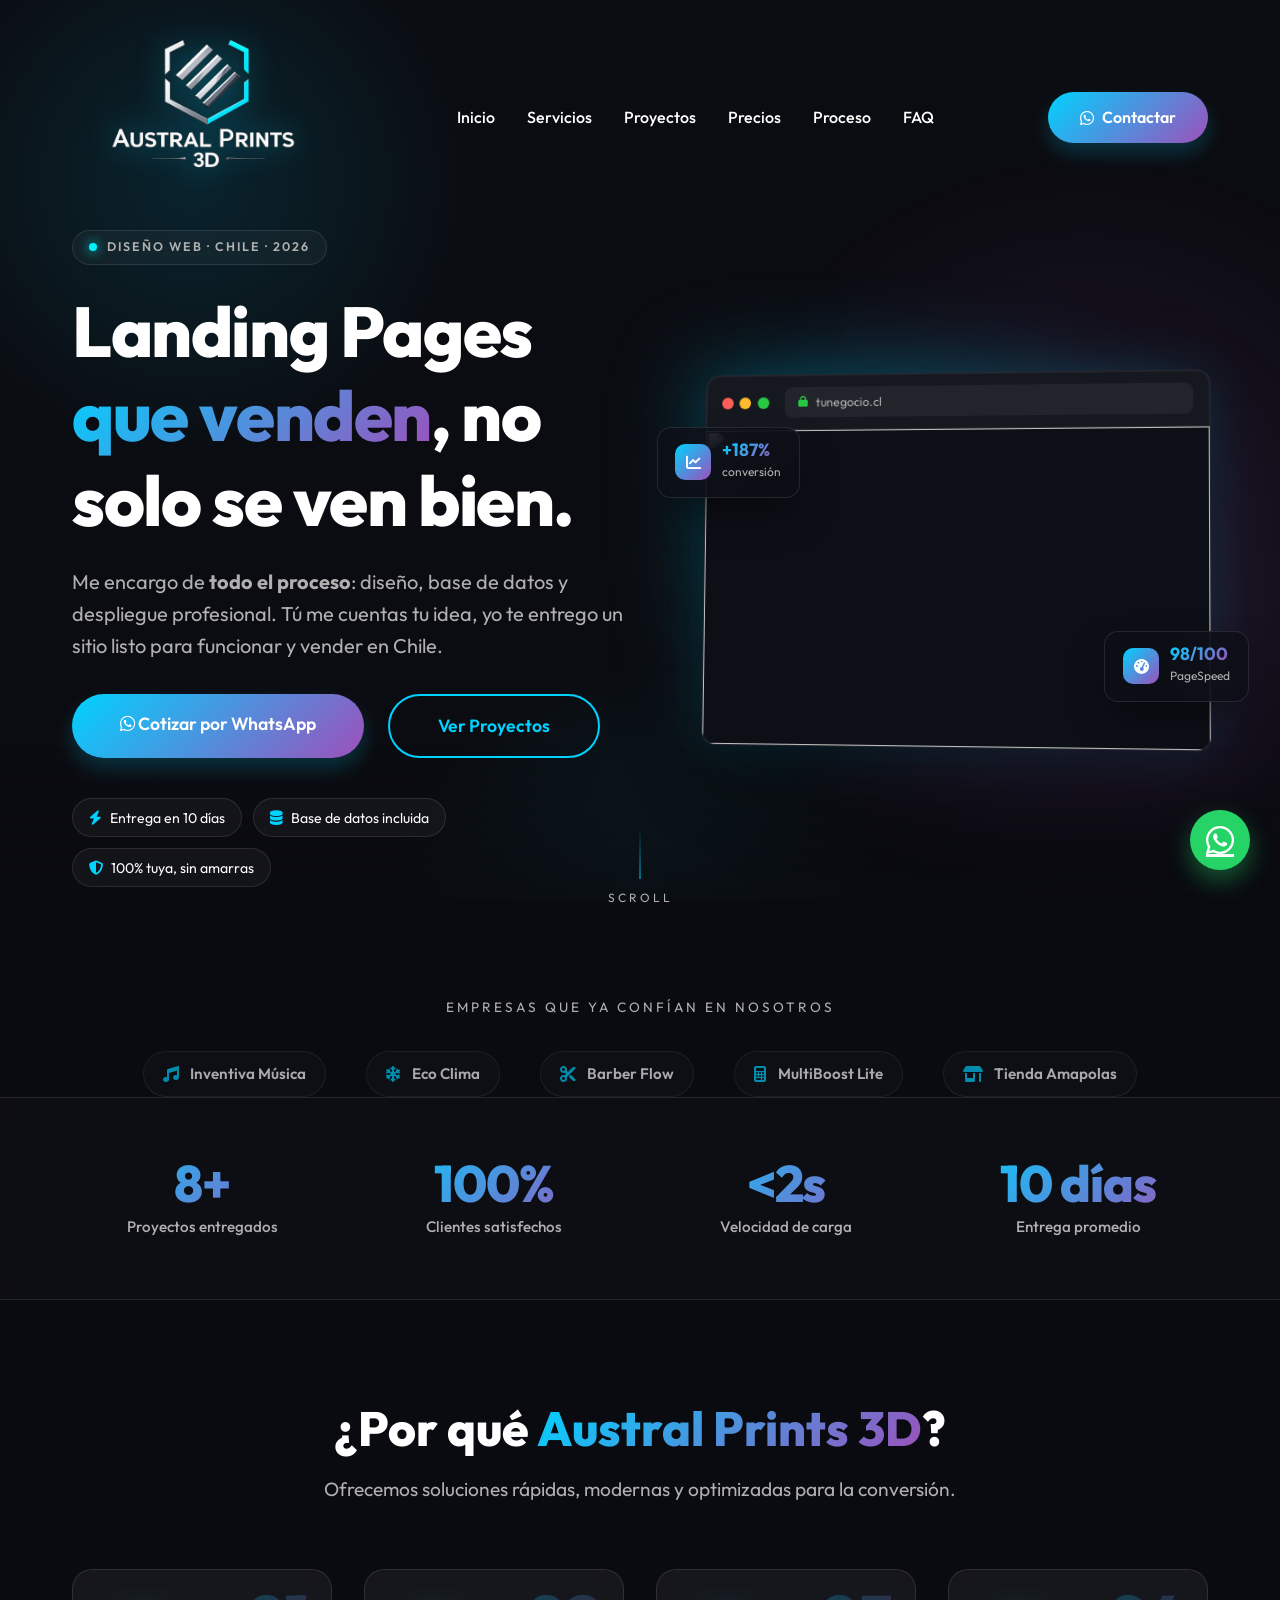
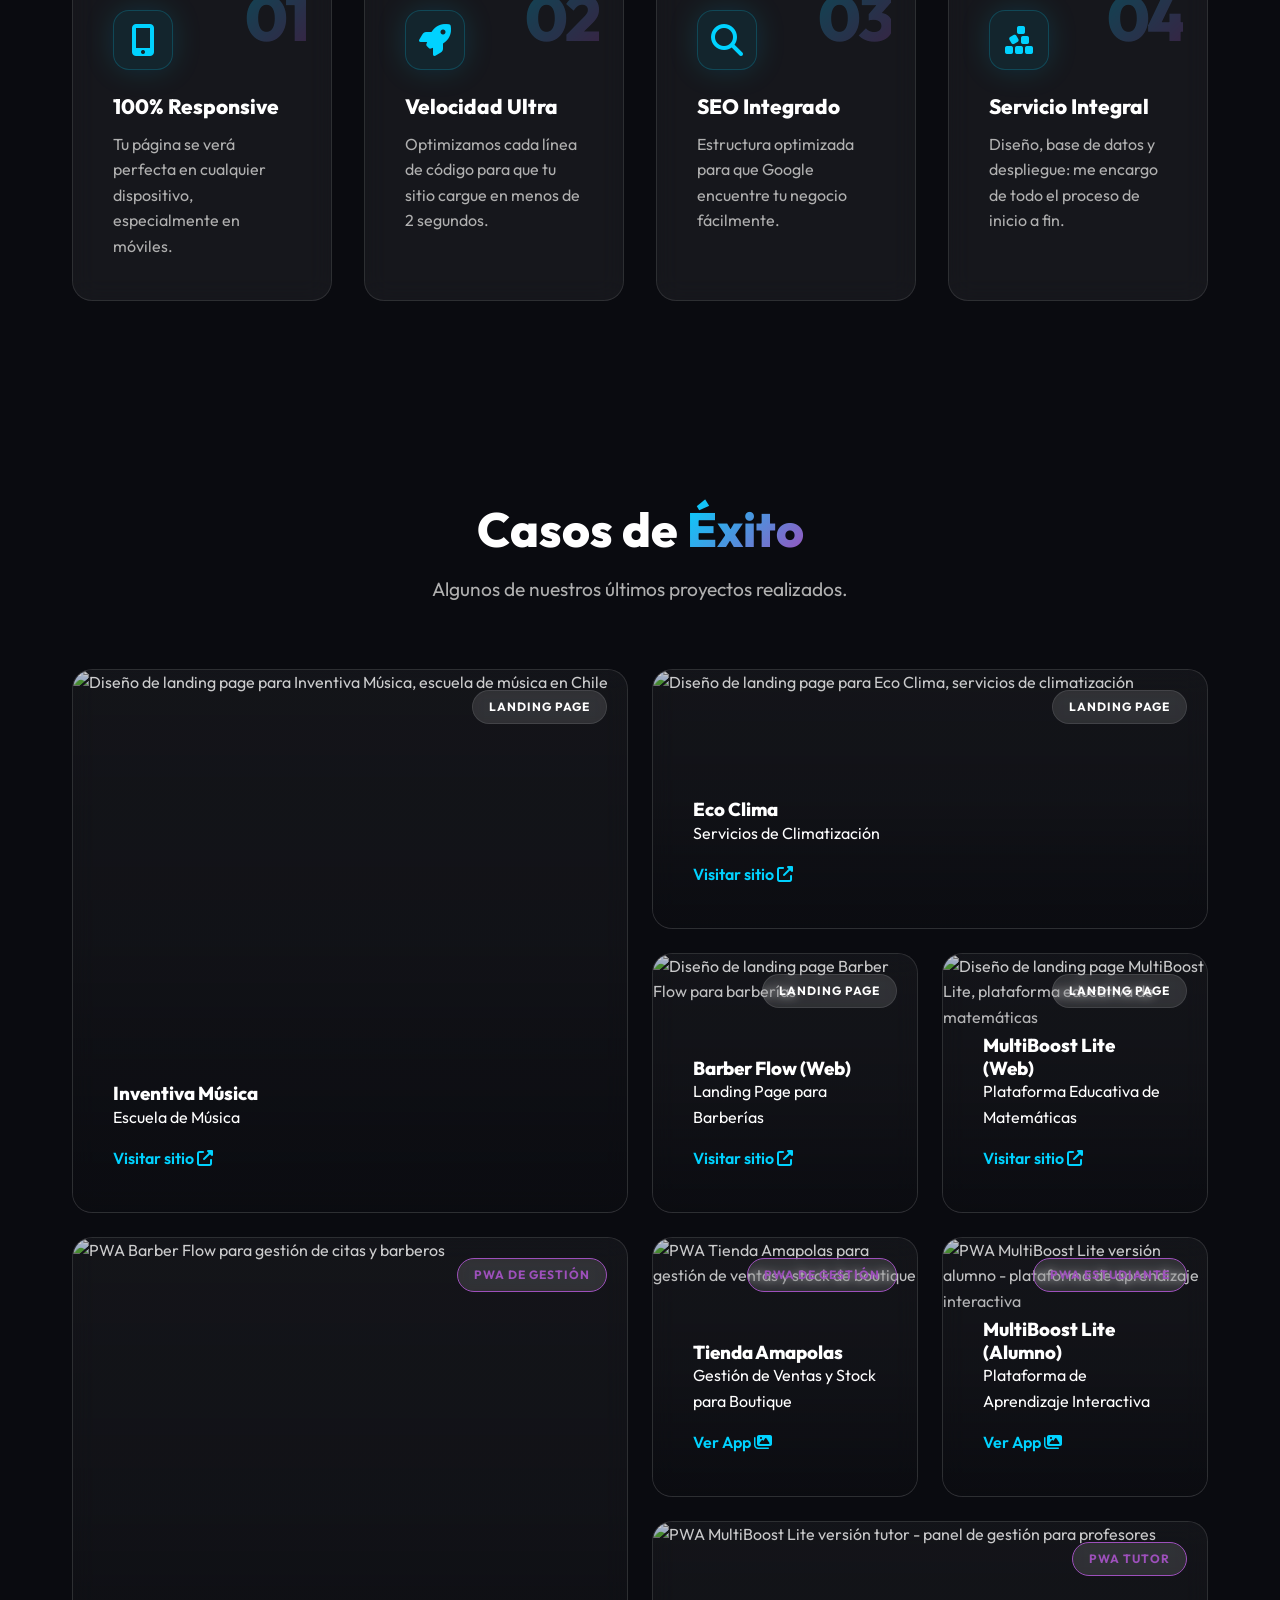
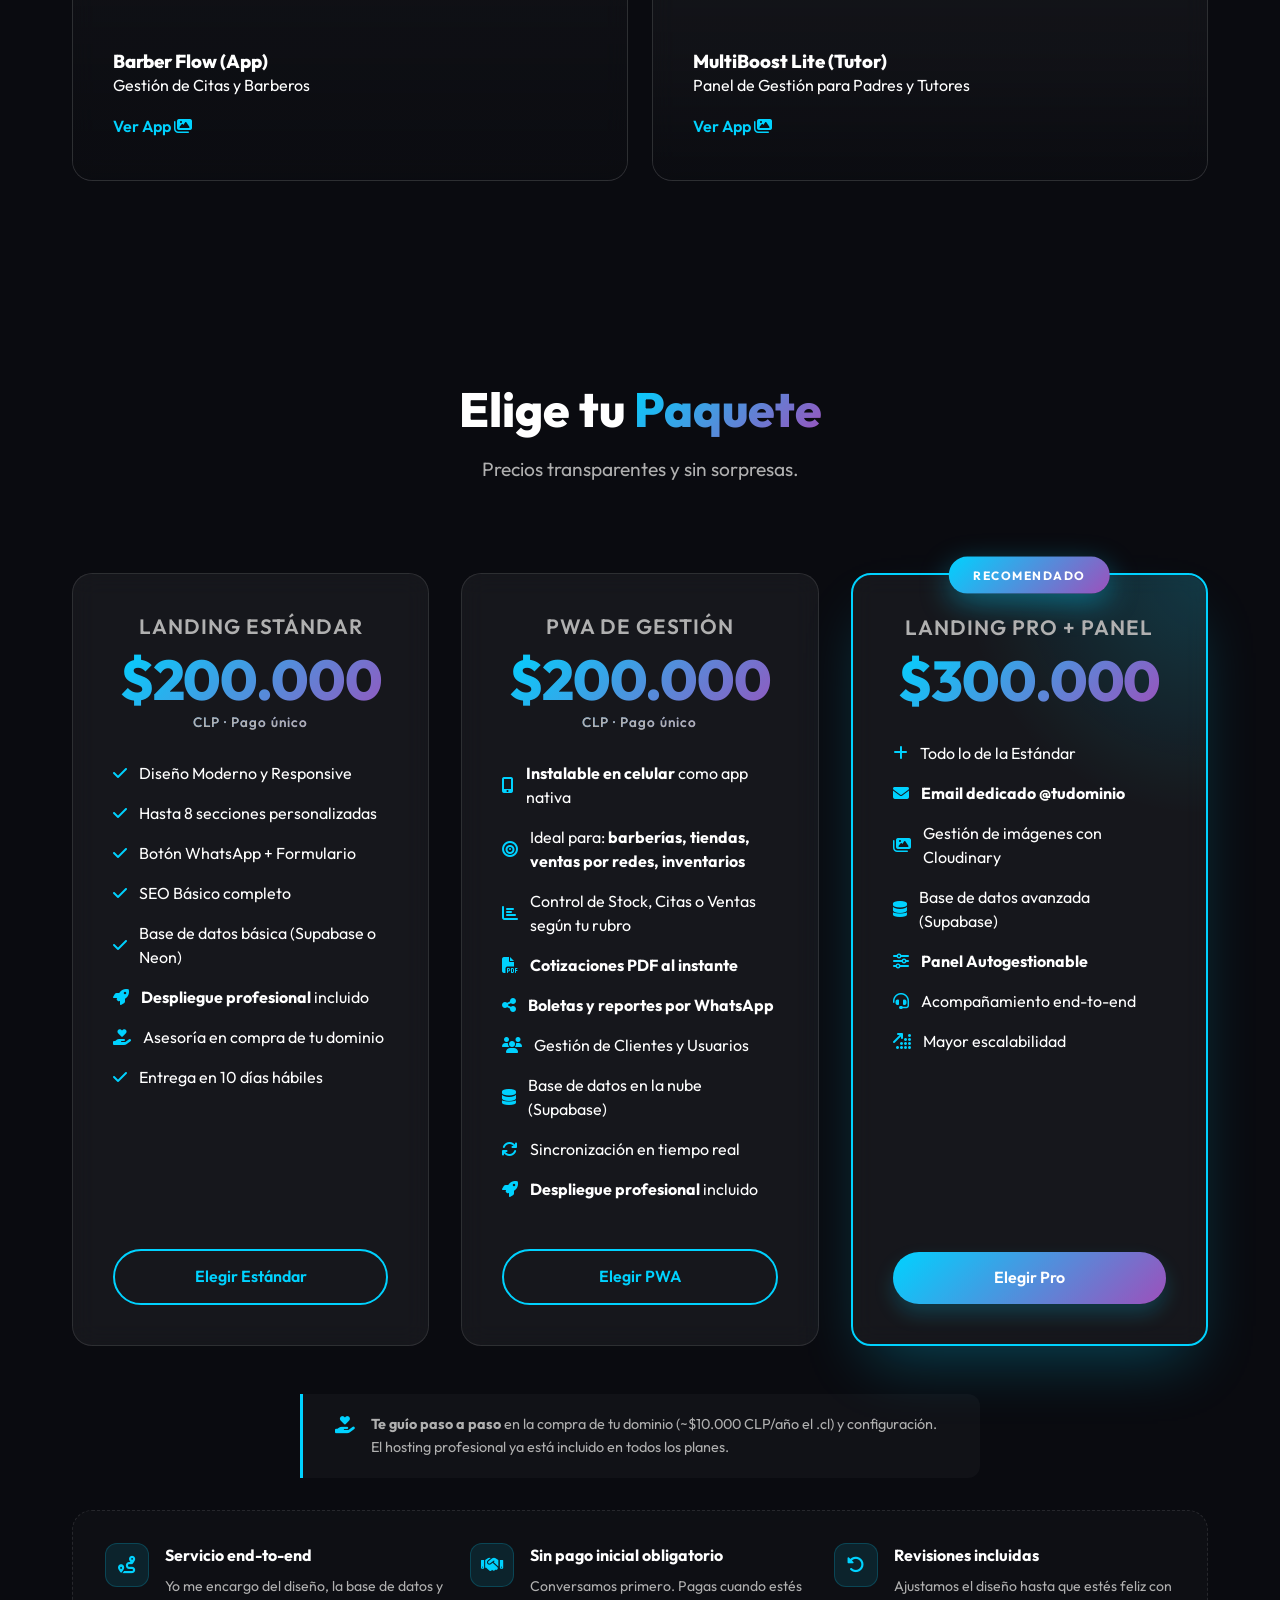
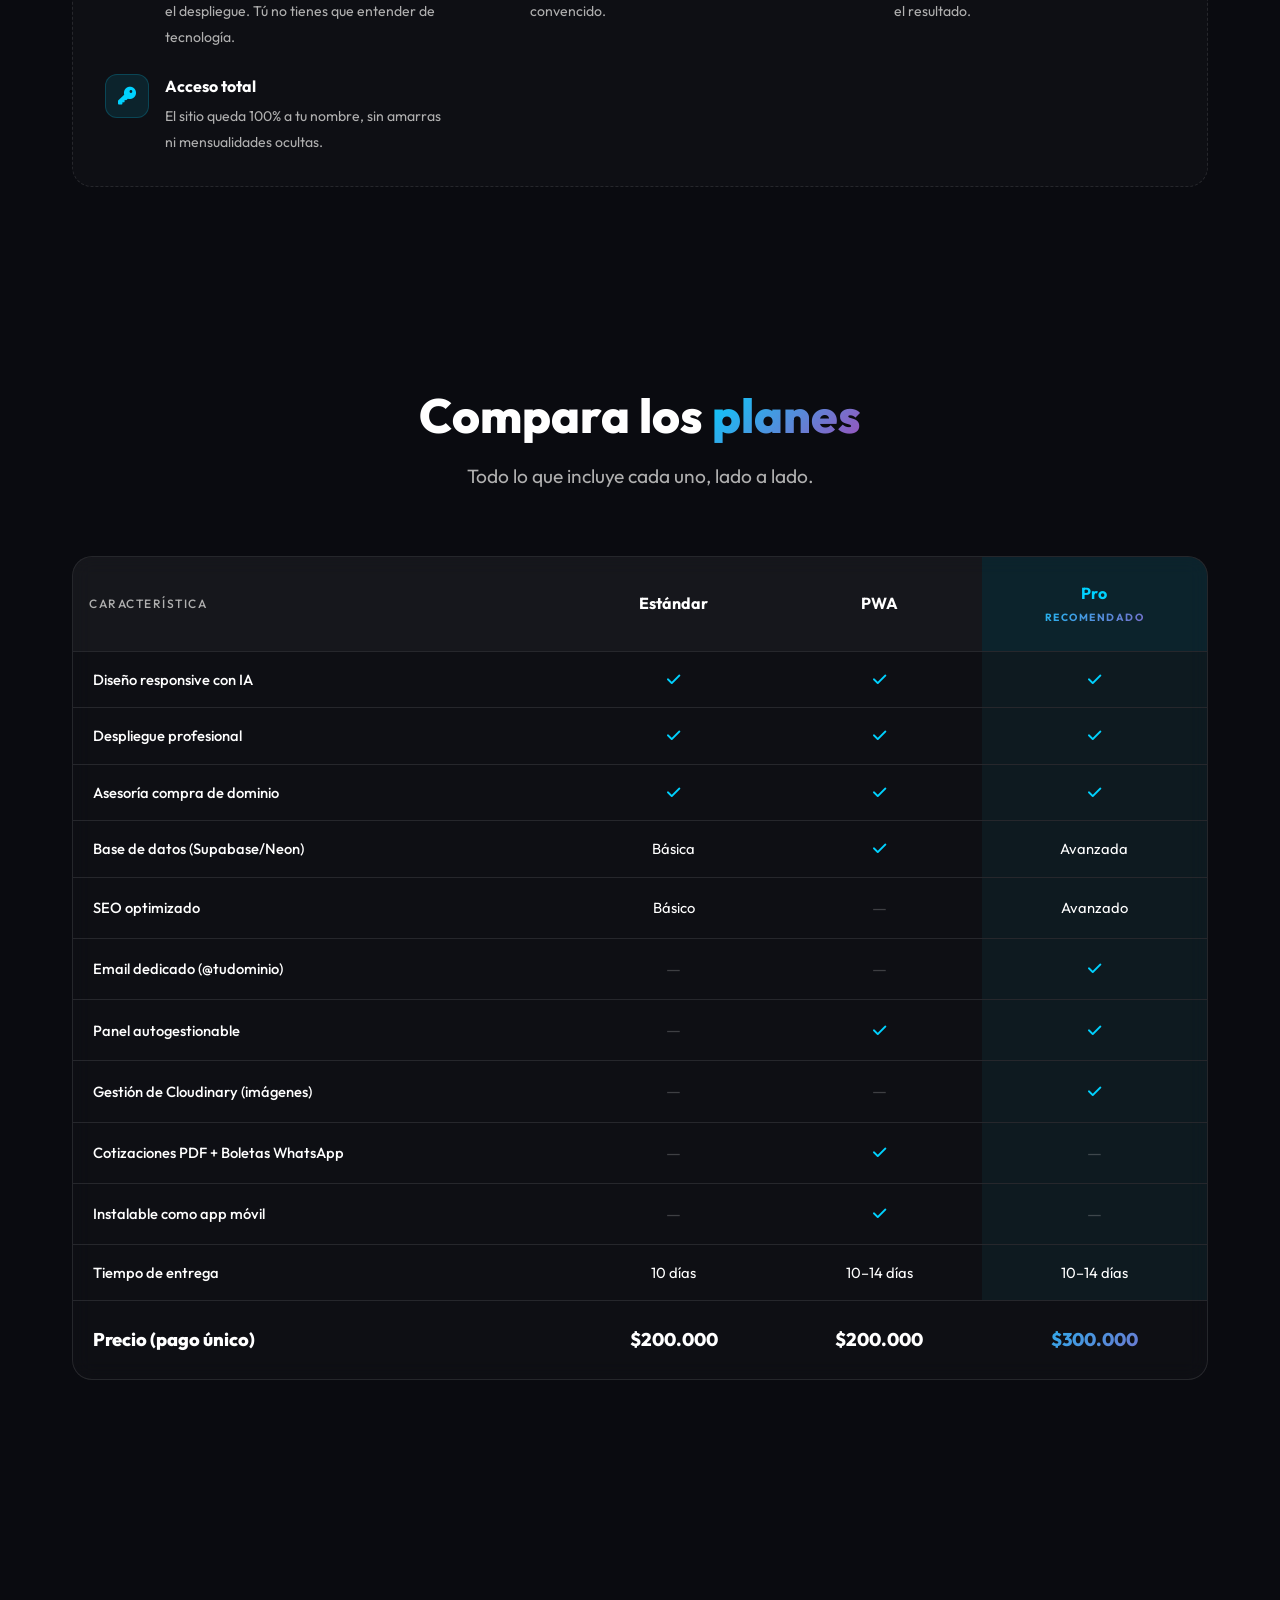
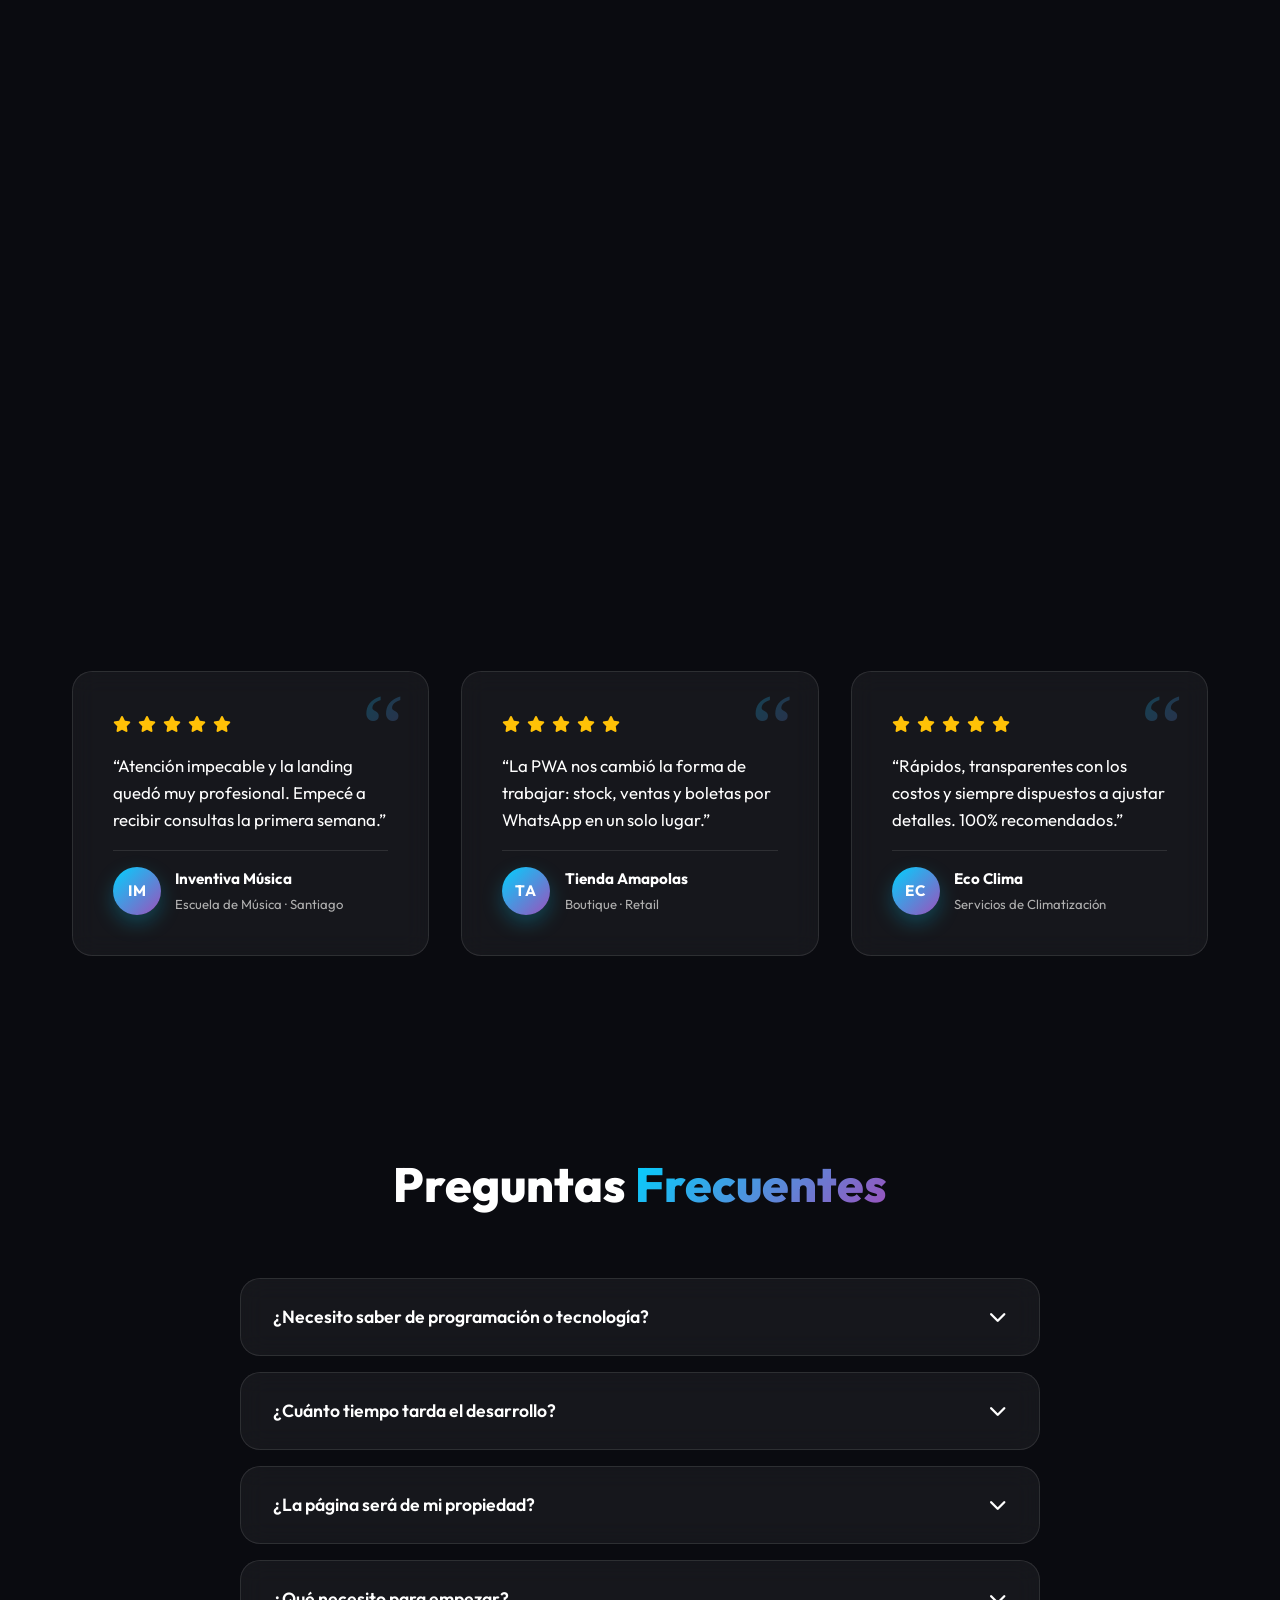
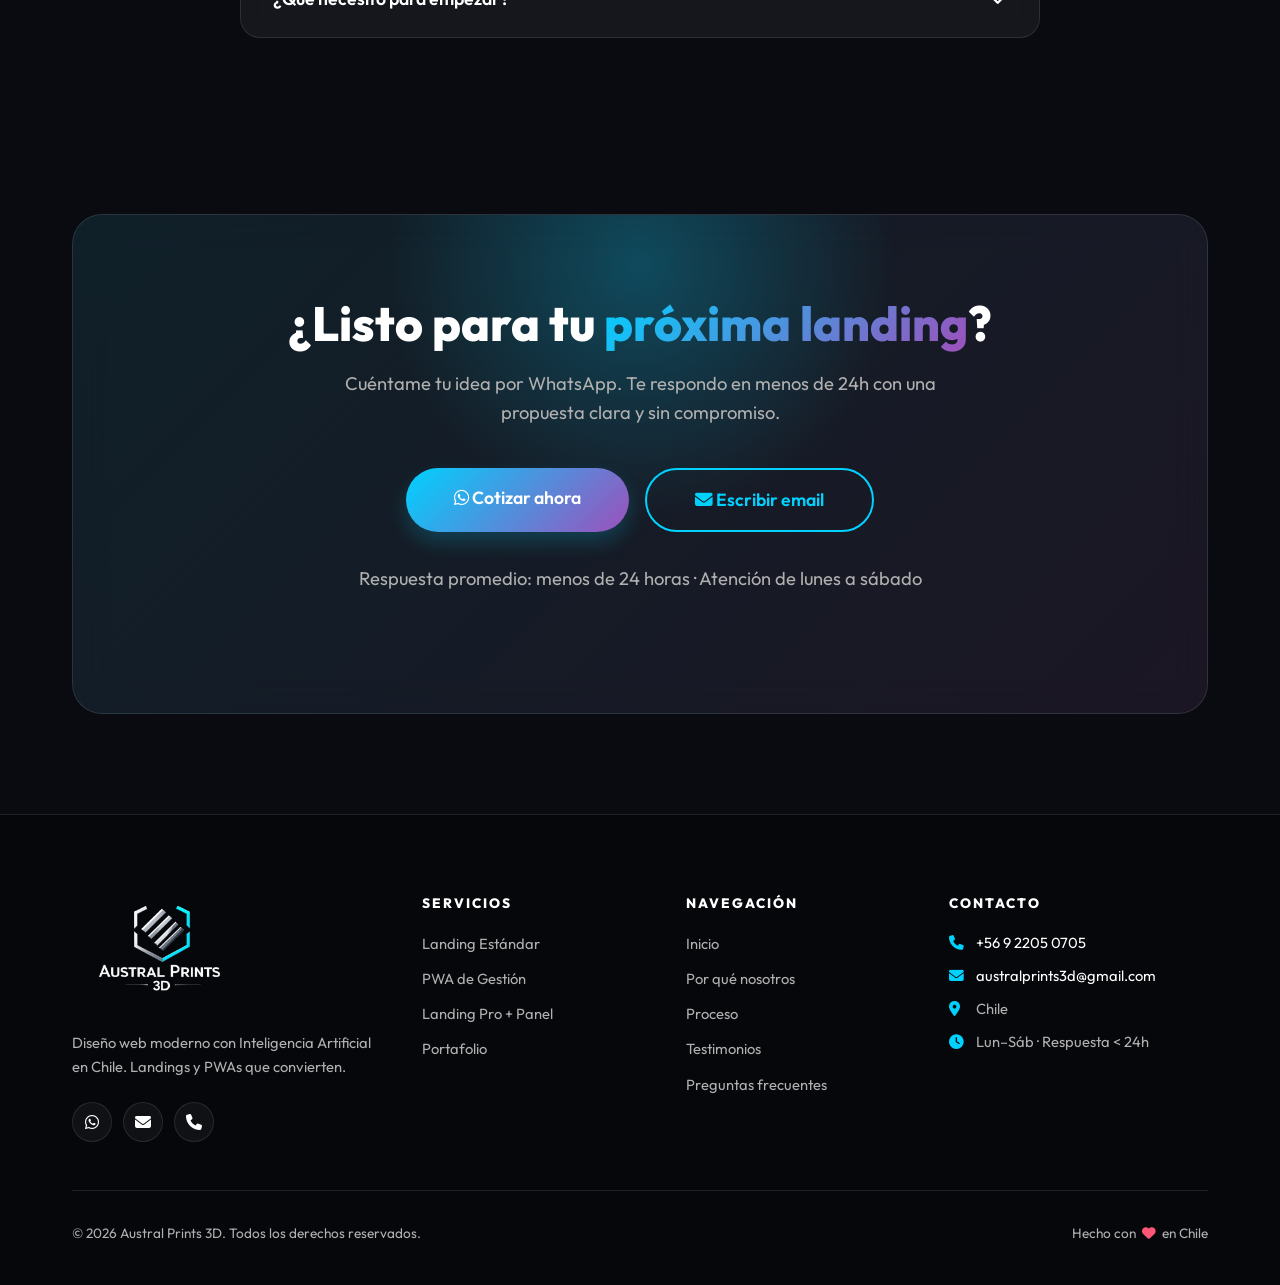
==== commit 3fa16140: "kimi3" ====
--- a/index.html
+++ b/index.html
@@ -192,9 +192,8 @@
     </header>
 
     <main>
-    <!-- Hero Section con Partículas -->
+    <!-- Hero Section -->
     <section id="inicio" class="hero">
-        <canvas id="particle-canvas" aria-hidden="true"></canvas>
         <div class="hero-background"></div>
         <div class="container hero-container">
             <div class="hero-content">
@@ -700,7 +699,7 @@
                         <i class="fas fa-star" aria-hidden="true"></i>
                     </div>
                     <blockquote>
-                        <p>"Atención impecable y la landing quedó muy profesional. Empecé a recibir consultas la primera semana."</p>
+                        <p>“Atención impecable y la landing quedó muy profesional. Empecé a recibir consultas la primera semana.”</p>
                     </blockquote>
                     <figcaption>
                         <div class="testimonial-avatar" aria-hidden="true">IM</div>
@@ -719,7 +718,7 @@
                         <i class="fas fa-star" aria-hidden="true"></i>
                     </div>
                     <blockquote>
-                        <p>"La PWA nos cambió la forma de trabajar: stock, ventas y boletas por WhatsApp en un solo lugar."</p>
+                        <p>“La PWA nos cambió la forma de trabajar: stock, ventas y boletas por WhatsApp en un solo lugar.”</p>
                     </blockquote>
                     <figcaption>
                         <div class="testimonial-avatar" aria-hidden="true">TA</div>
@@ -738,7 +737,7 @@
                         <i class="fas fa-star" aria-hidden="true"></i>
                     </div>
                     <blockquote>
-                        <p>"Rápidos, transparentes con los costos y siempre dispuestos a ajustar detalles. 100% recomendados."</p>
+                        <p>“Rápidos, transparentes con los costos y siempre dispuestos a ajustar detalles. 100% recomendados.”</p>
                     </blockquote>
                     <figcaption>
                         <div class="testimonial-avatar" aria-hidden="true">EC</div>
@@ -882,4 +881,4 @@
     <!-- Custom JS -->
     <script src="script.js"></script>
 </body>
-</html>+</html>
--- a/style.css
+++ b/style.css
@@ -1,8 +1,3 @@
-/* ============================================
-   AUSTRAL PRINTS 3D - STYLE.CSS
-   Con efecto de partículas conectadas en el hero
-   ============================================ */
-
 :root {
     --bg-dark: #0a0b10;
     --bg-card: rgba(255, 255, 255, 0.05);
@@ -268,9 +263,7 @@
     border-radius: 4px;
 }
 
-/* ============================================
-   HERO SECTION - CON PARTÍCULAS
-   ============================================ */
+/* Hero Section */
 .hero {
     min-height: 100vh;
     display: flex;
@@ -278,21 +271,8 @@
     position: relative;
     padding-top: 230px;
     padding-bottom: 60px;
-    overflow: hidden;
-}
-
-/* Canvas de partículas - capa más baja */
-#particle-canvas {
-    position: absolute;
-    top: 0;
-    left: 0;
-    width: 100%;
-    height: 100%;
-    z-index: 0;
-    pointer-events: auto;
-}
-
-/* Background image - ahora más sutil, detrás del canvas */
+}
+
 .hero-background {
     position: absolute;
     top: 0;
@@ -300,7 +280,7 @@
     width: 100%;
     height: 100%;
     background: url('assets/hero-bg.jpg') center/cover no-repeat;
-    opacity: 0.08;
+    opacity: 0.25;
     z-index: 0;
     mask-image: radial-gradient(ellipse at center, black 40%, transparent 80%);
     -webkit-mask-image: radial-gradient(ellipse at center, black 40%, transparent 80%);
@@ -314,7 +294,6 @@
     width: 100%;
     height: 200px;
     background: linear-gradient(to top, var(--bg-dark), transparent);
-    z-index: 1;
 }
 
 .hero-container {
@@ -322,8 +301,6 @@
     grid-template-columns: 1.1fr 1fr;
     gap: 4rem;
     align-items: center;
-    position: relative;
-    z-index: 2;
 }
 
 @media (max-width: 992px) {
@@ -1836,6 +1813,7 @@
     filter: drop-shadow(0 2px 4px rgba(0,0,0,0.5));
 }
 
+
 .gallery-dots {
     display: flex;
     gap: 10px;
@@ -1860,4 +1838,5 @@
 
 .pwa-card {
     cursor: pointer;
-}+}
+
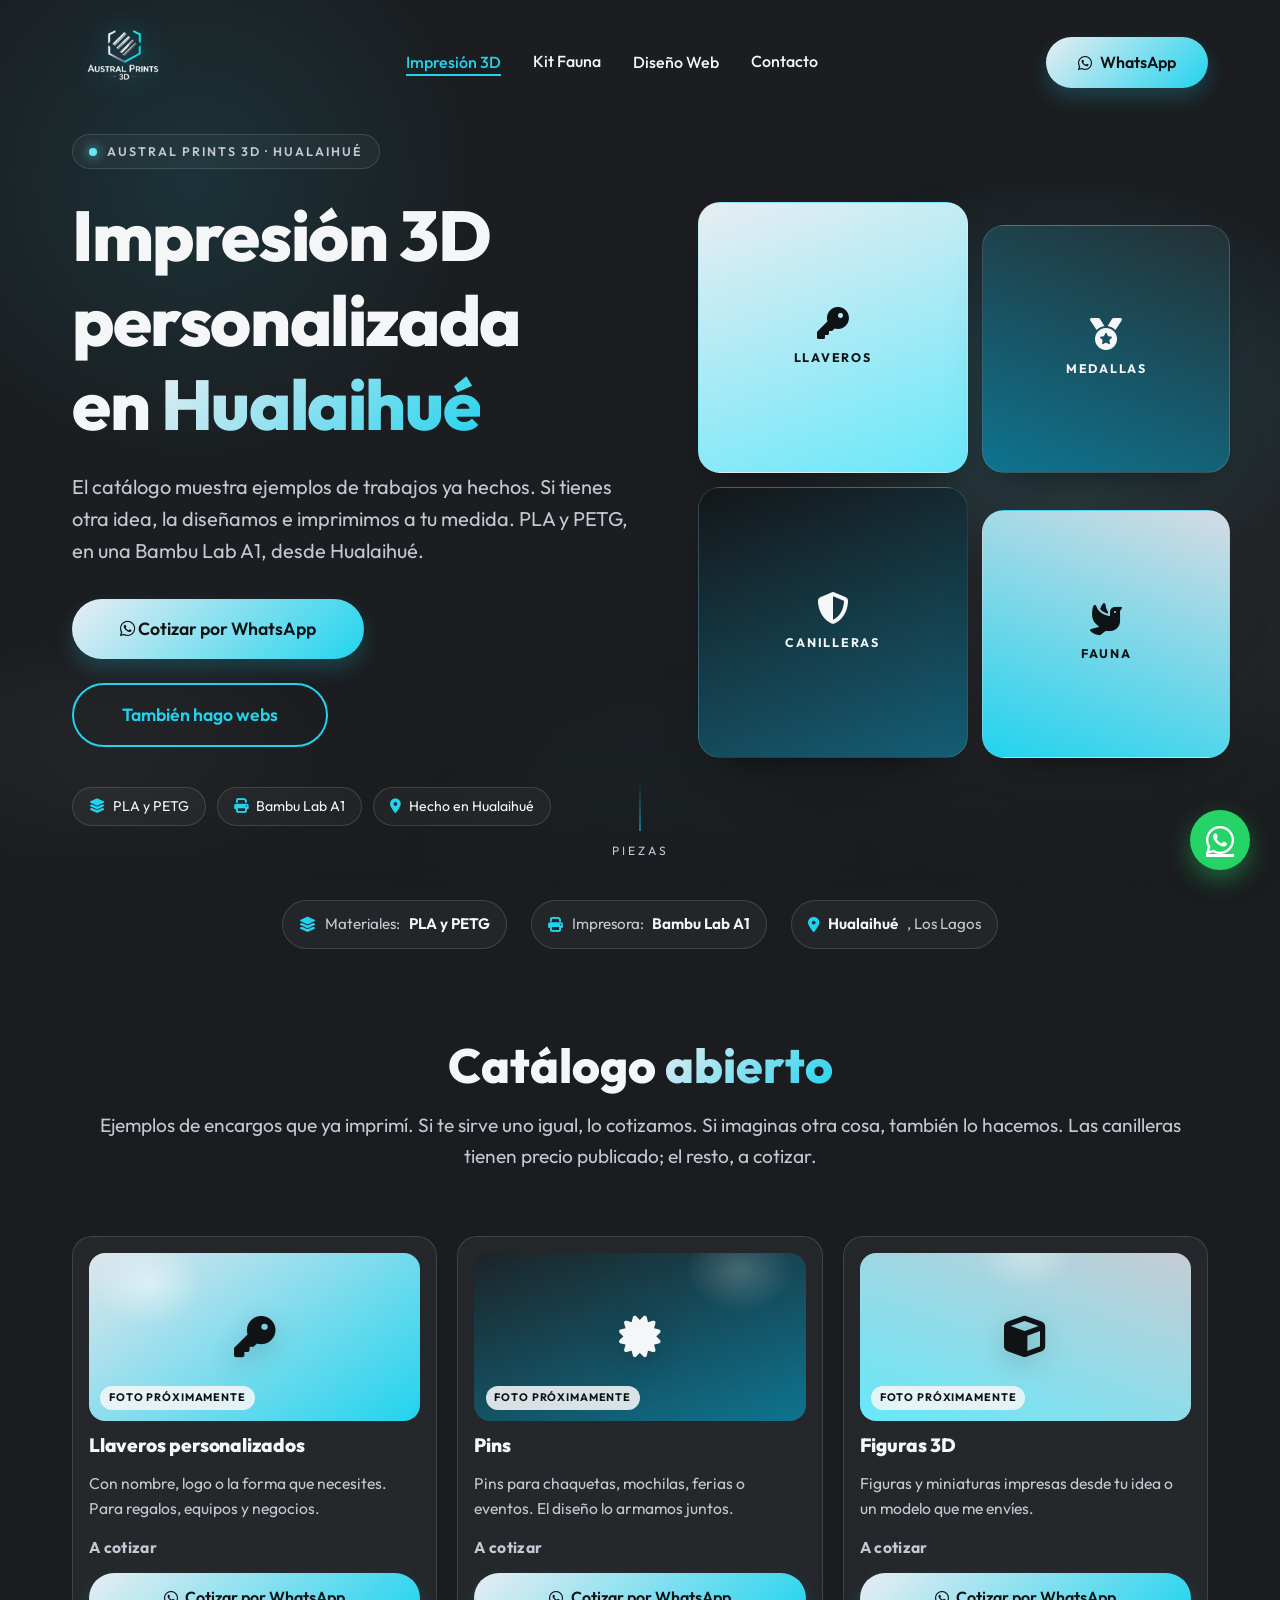
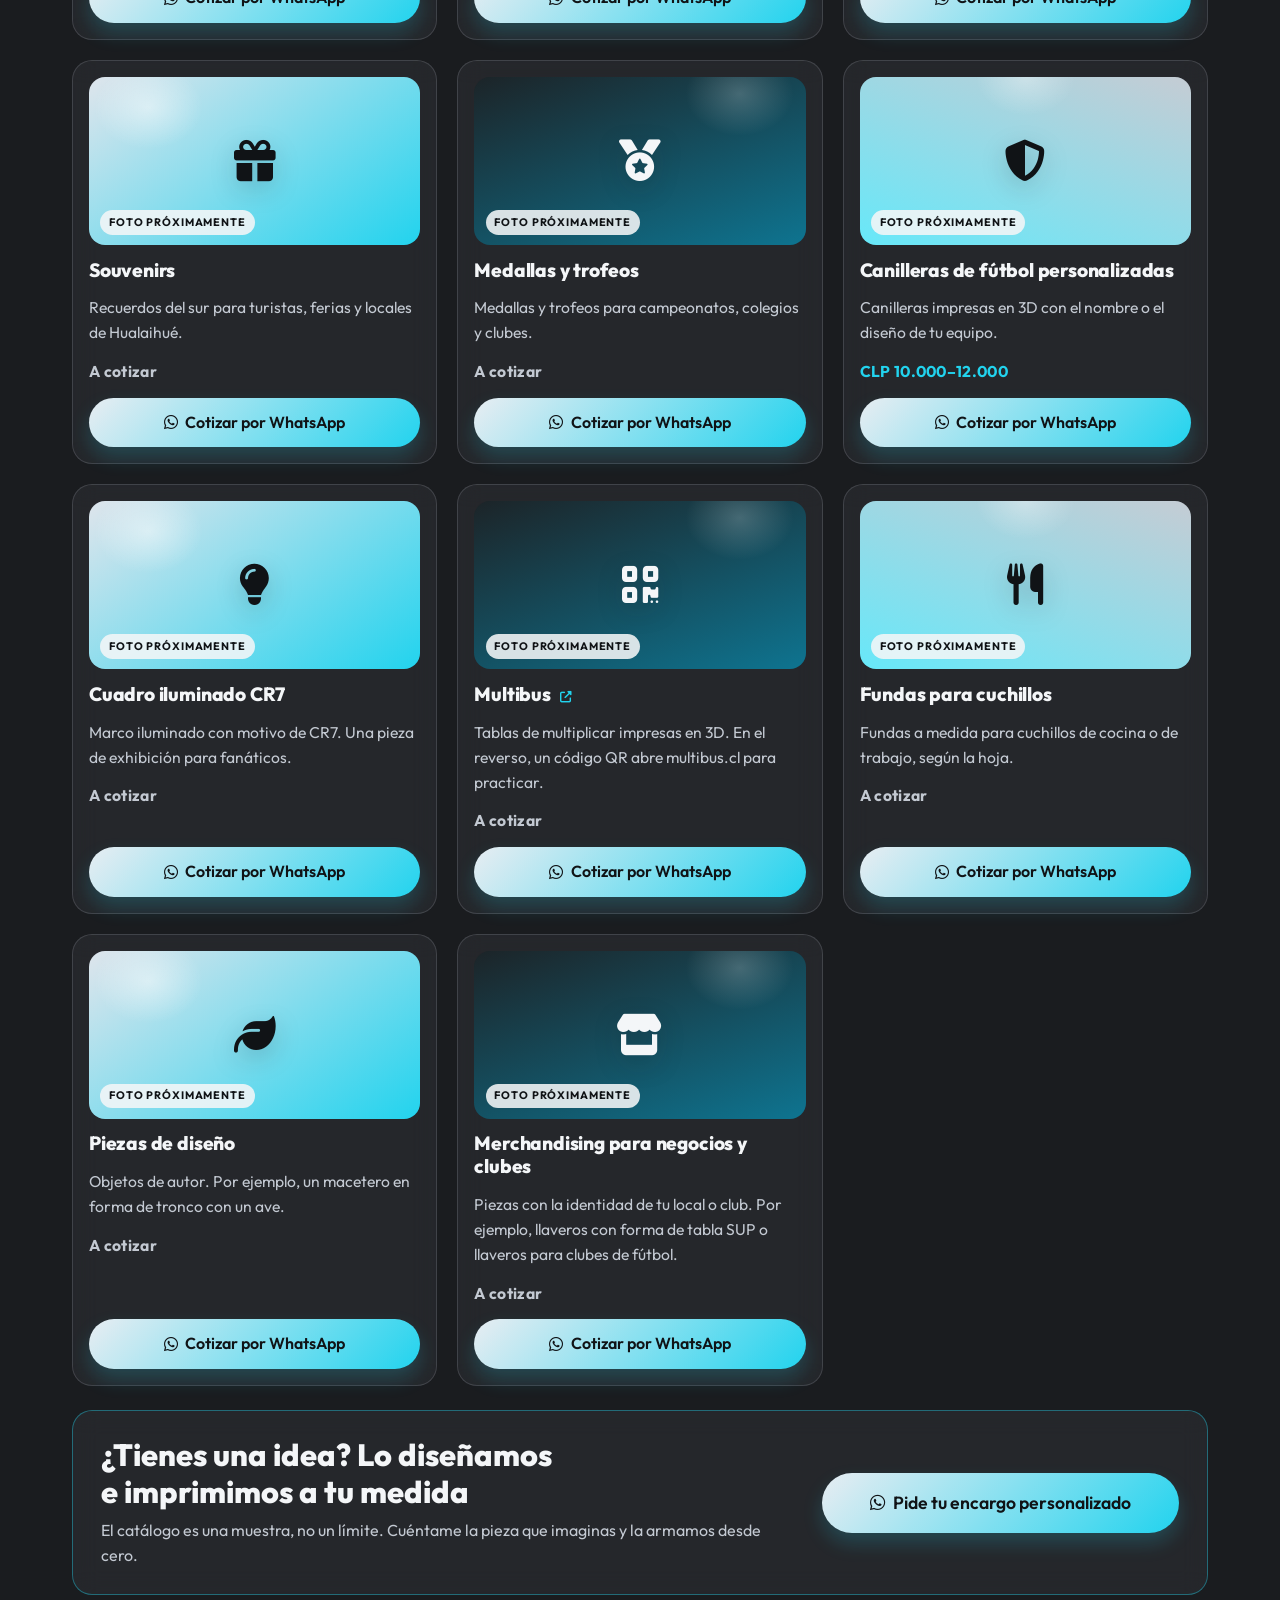
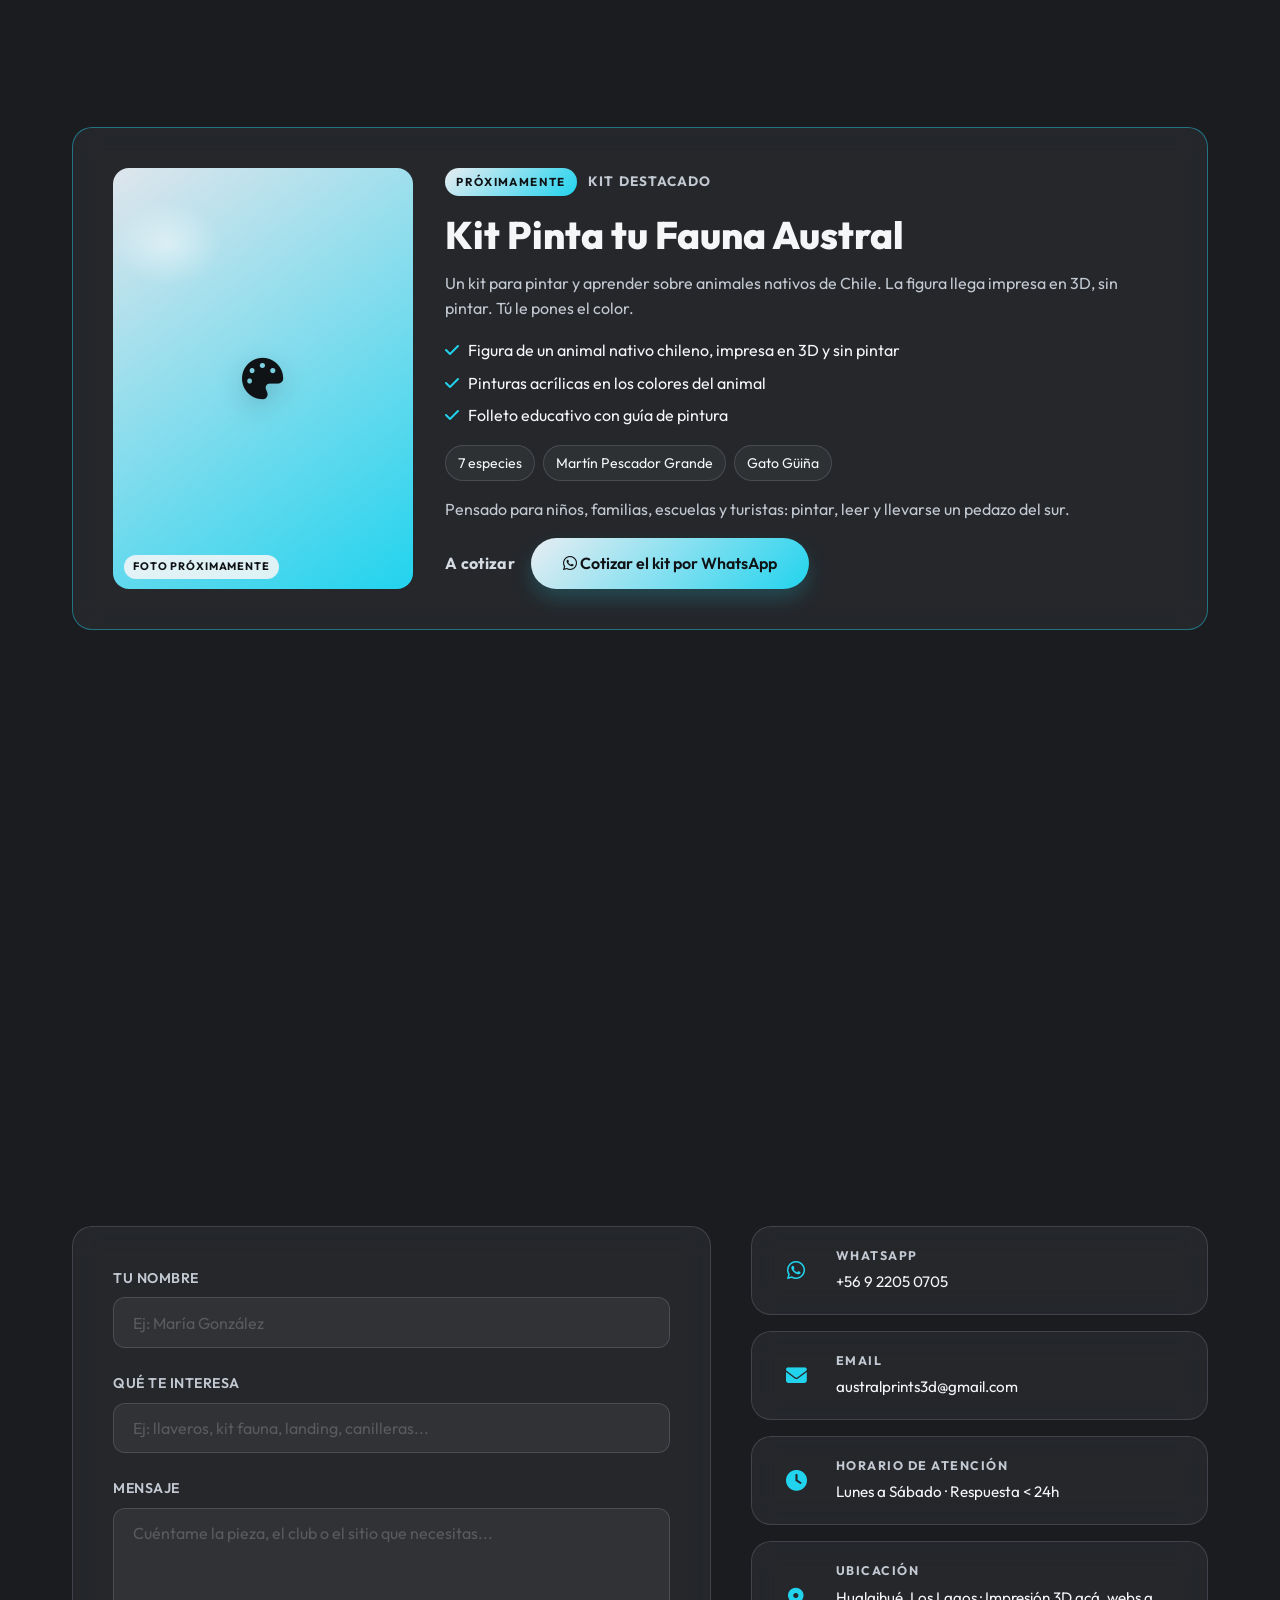
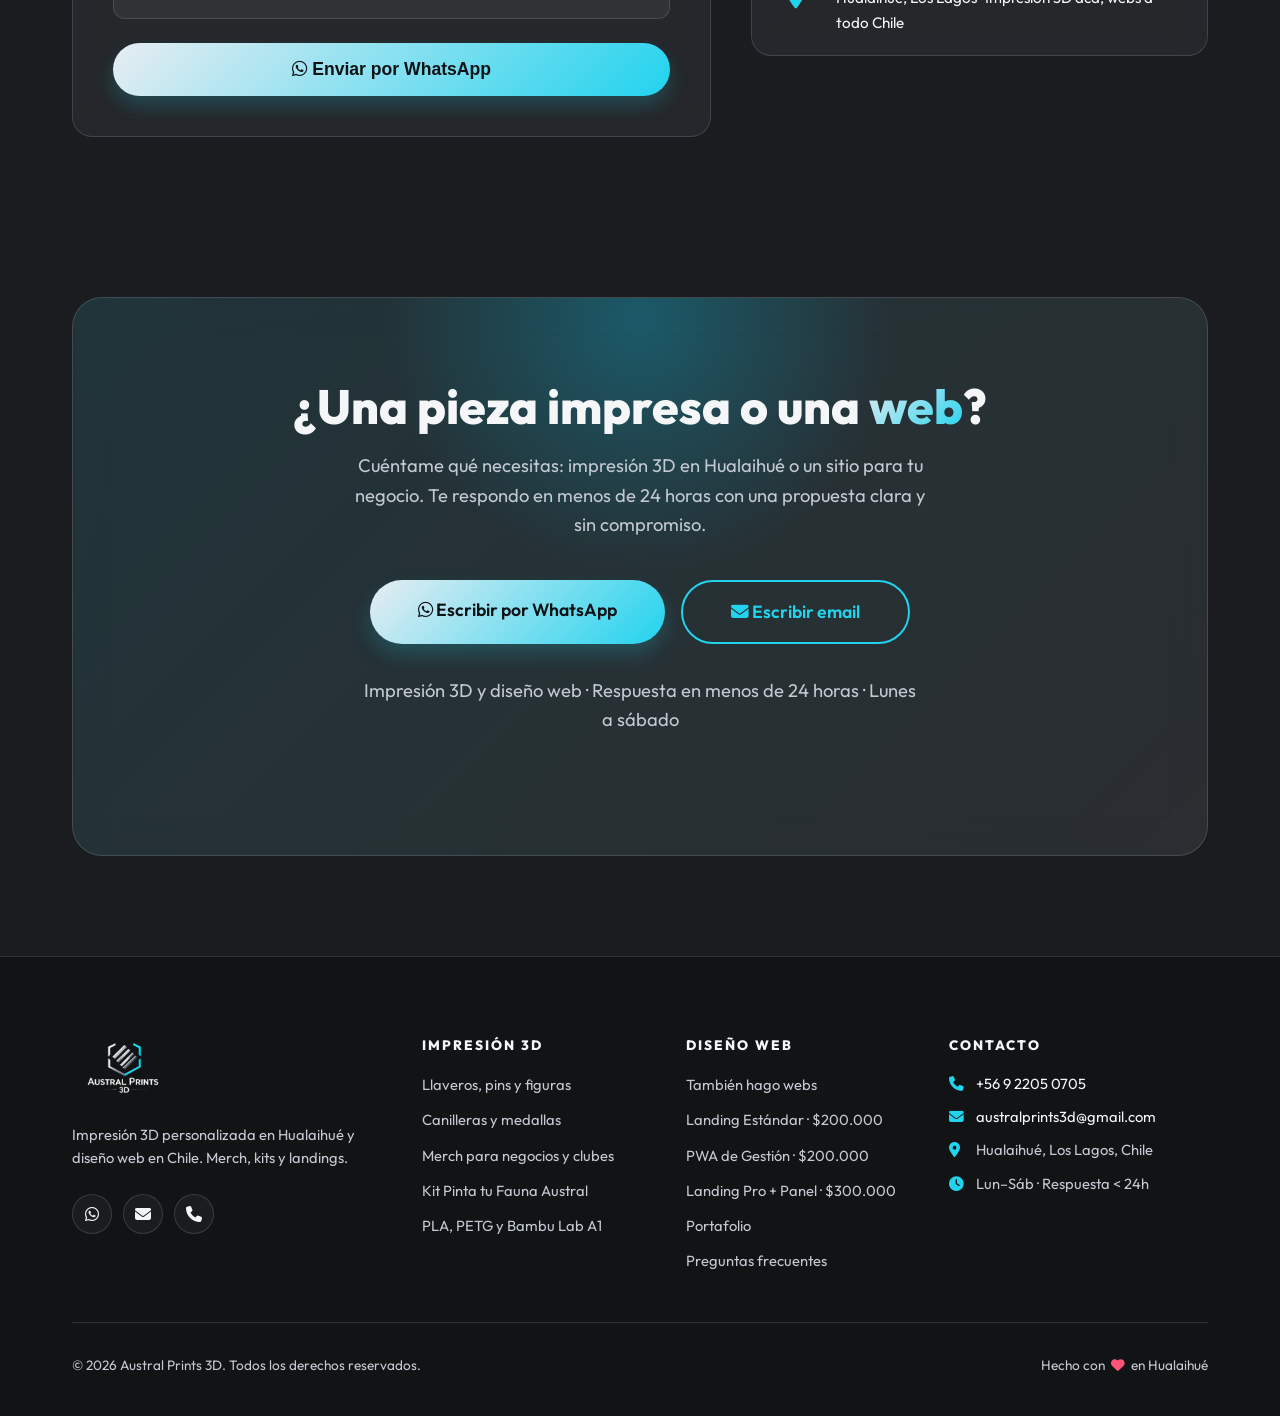
==== commit ca518ca5: "Vista previa: impresión 3D como foco y diseño web en otra vista. Separa Impresión 3D y Diseño Web co" ====
--- a/index.html
+++ b/index.html
@@ -4,32 +4,35 @@
     <meta charset="UTF-8">
     <meta name="viewport" content="width=device-width, initial-scale=1.0">
 
+    <!-- Google Search Console verification -->
+    <meta name="google-site-verification" content="vR9JbgOqi6Cmakm01HVPB1SXgJpqOVC7bMTFLPY2wyg">
+
     <!-- Primary SEO -->
-    <title>Diseño Web y Landing Pages en Chile | Austral Prints 3D</title>
-    <meta name="description" content="Diseño de landing pages profesionales en Chile. Sitios rápidos, responsive y optimizados para SEO con IA. Desde $200.000 con base de datos incluida. Entrega en 10 días.">
-    <meta name="keywords" content="diseño web Chile, landing page Chile, páginas web profesionales, desarrollo web Santiago, PWA gestión, diseño web con IA, Austral Prints 3D">
+    <title>Impresión 3D personalizada en Hualaihué | Austral Prints 3D · Merch, kits y diseño web</title>
+    <meta name="description" content="Impresión 3D personalizada en Hualaihué: llaveros, figuras, canilleras, merch y el kit Pinta tu Fauna Austral. También diseño de landings y PWAs en Chile.">
+    <meta name="keywords" content="impresión 3D Hualaihué, impresión 3D Los Lagos, llaveros personalizados, canilleras de fútbol, merchandising 3D, kit fauna austral, Multibus, Austral Prints 3D, diseño web Chile, landing page, PWA">
     <meta name="author" content="Austral Prints 3D">
     <meta name="robots" content="index, follow, max-image-preview:large">
-    <meta name="theme-color" content="#0a0b10">
+    <meta name="theme-color" content="#1a1c1f">
     <link rel="canonical" href="https://australprints3d.cl/">
 
     <!-- Open Graph (Facebook, WhatsApp, LinkedIn) -->
     <meta property="og:type" content="website">
     <meta property="og:locale" content="es_CL">
     <meta property="og:site_name" content="Austral Prints 3D">
-    <meta property="og:title" content="Diseño Web y Landing Pages en Chile | Austral Prints 3D">
-    <meta property="og:description" content="Landing pages profesionales que generan clientes reales. Diseño moderno con IA, dominio y hosting incluidos.">
+    <meta property="og:title" content="Impresión 3D personalizada en Hualaihué | Austral Prints 3D · Merch, kits y diseño web">
+    <meta property="og:description" content="Piezas impresas en 3D en Hualaihué: merch, kits de fauna austral y encargos a pedido. También armo landings y PWAs.">
     <meta property="og:url" content="https://australprints3d.cl/">
     <meta property="og:image" content="https://australprints3d.cl/assets/og-image.jpg">
     <meta property="og:image:type" content="image/jpeg">
     <meta property="og:image:width" content="1200">
     <meta property="og:image:height" content="630">
-    <meta property="og:image:alt" content="Austral Prints 3D - Diseño Web y Landing Pages en Chile">
+    <meta property="og:image:alt" content="Austral Prints 3D - Impresión 3D en Hualaihué y diseño web">
 
     <!-- Twitter Card -->
     <meta name="twitter:card" content="summary_large_image">
-    <meta name="twitter:title" content="Diseño Web y Landing Pages en Chile | Austral Prints 3D">
-    <meta name="twitter:description" content="Landing pages profesionales que generan clientes reales. Diseño moderno con IA.">
+    <meta name="twitter:title" content="Impresión 3D personalizada en Hualaihué | Austral Prints 3D · Merch, kits y diseño web">
+    <meta name="twitter:description" content="Impresión 3D en Hualaihué y diseño web en Chile. Merch, kits y landings.">
     <meta name="twitter:image" content="https://australprints3d.cl/assets/og-image.jpg">
 
     <!-- Favicons & Manifest -->
@@ -39,13 +42,10 @@
     <link rel="manifest" href="site.webmanifest">
 
     <!-- Preload critical assets -->
-    <link rel="preload" as="image" href="assets/hero-bg.jpg" fetchpriority="high">
     <link rel="preload" as="image" href="assets/logo.png" fetchpriority="high">
 
-    <!-- Google Fonts: Outfit -->
-    <link rel="preconnect" href="https://fonts.googleapis.com">
-    <link rel="preconnect" href="https://fonts.gstatic.com" crossorigin>
-    <link href="https://fonts.googleapis.com/css2?family=Outfit:wght@300;400;600;800&display=swap" rel="stylesheet">
+    <!-- Fuente Outfit self-hosteada (ver @font-face en style.css) -->
+    <link rel="preload" as="font" type="font/woff2" href="assets/fonts/outfit-latin.woff2" crossorigin>
 
     <!-- Font Awesome (non-blocking) -->
     <link rel="preconnect" href="https://cdnjs.cloudflare.com" crossorigin>
@@ -54,68 +54,214 @@
 
     <!-- Custom CSS -->
     <link rel="stylesheet" href="style.css">
+    <style>
+        html.boot-webs #view-3d { display: none !important; }
+        html.boot-webs #webs { display: block !important; }
+    </style>
+    <script>
+        (function () {
+            var h = (location.hash || '').replace('#', '');
+            var webs = { webs: 1, 'inicio-web': 1, servicios: 1, proyectos: 1, precios: 1, proceso: 1, testimonios: 1, faq: 1 };
+            if (webs[h]) document.documentElement.classList.add('boot-webs');
+        })();
+    </script>
 
     <!-- Structured Data: LocalBusiness -->
     <script type="application/ld+json">
+{
+  "@context": "https://schema.org",
+  "@type": "ProfessionalService",
+  "name": "Austral Prints 3D",
+  "description": "Impresión 3D personalizada en Hualaihué: llaveros, figuras, merchandising, canilleras y el kit Pinta tu Fauna Austral. También diseño de landing pages y PWAs de gestión en Chile.",
+  "url": "https://australprints3d.cl/",
+  "logo": "https://australprints3d.cl/assets/logo.png",
+  "image": "https://australprints3d.cl/assets/logo.png",
+  "telephone": "+56922050705",
+  "email": "australprints3d@gmail.com",
+  "priceRange": "$$",
+  "address": {
+    "@type": "PostalAddress",
+    "addressLocality": "Hualaihué",
+    "addressRegion": "Los Lagos",
+    "addressCountry": "CL"
+  },
+  "areaServed": [
     {
-      "@context": "https://schema.org",
-      "@type": "ProfessionalService",
-      "name": "Austral Prints 3D",
-      "description": "Diseño de landing pages profesionales y PWAs de gestión en Chile. Sitios web rápidos, responsive y optimizados para SEO con Inteligencia Artificial.",
-      "url": "https://australprints3d.cl/",
-      "logo": "https://australprints3d.cl/assets/logo.png",
-      "image": "https://australprints3d.cl/assets/logo.png",
-      "telephone": "+56922050705",
-      "email": "australprints3d@gmail.com",
-      "priceRange": "$$",
-      "address": {
-        "@type": "PostalAddress",
-        "addressCountry": "CL"
+      "@type": "City",
+      "name": "Hualaihué"
+    },
+    {
+      "@type": "AdministrativeArea",
+      "name": "Región de Los Lagos"
+    },
+    {
+      "@type": "Country",
+      "name": "Chile"
+    }
+  ],
+  "sameAs": [
+    "https://wa.me/56922050705"
+  ],
+  "hasOfferCatalog": {
+    "@type": "OfferCatalog",
+    "name": "Impresión 3D y diseño web",
+    "itemListElement": [
+      {
+        "@type": "Offer",
+        "availability": "https://schema.org/InStock",
+        "priceCurrency": "CLP",
+        "itemOffered": {
+          "@type": "Product",
+          "name": "Llaveros personalizados",
+          "description": "Con nombre, logo o la forma que necesites. Para regalos, equipos y negocios. Impreso en PLA o PETG en Hualaihué."
+        }
       },
-      "areaServed": {
-        "@type": "Country",
-        "name": "Chile"
+      {
+        "@type": "Offer",
+        "availability": "https://schema.org/InStock",
+        "priceCurrency": "CLP",
+        "itemOffered": {
+          "@type": "Product",
+          "name": "Pins",
+          "description": "Pins para chaquetas, mochilas, ferias o eventos. El diseño lo armamos juntos. Impreso en PLA o PETG en Hualaihué."
+        }
       },
-      "sameAs": [
-        "https://wa.me/56922050705"
-      ],
-      "hasOfferCatalog": {
-        "@type": "OfferCatalog",
-        "name": "Servicios de Diseño Web",
-        "itemListElement": [
-          {
-            "@type": "Offer",
-            "itemOffered": {
-              "@type": "Service",
-              "name": "Landing Estándar",
-              "description": "Diseño moderno y responsive con hasta 8 secciones, SEO básico y base de datos básica (Supabase o Neon) incluida. Entrega en 10 días hábiles."
-            },
-            "price": "200000",
-            "priceCurrency": "CLP"
-          },
-          {
-            "@type": "Offer",
-            "itemOffered": {
-              "@type": "Service",
-              "name": "PWA de Gestión",
-              "description": "Aplicación instalable en celular sin tiendas, con control de stock, ventas, cotizaciones PDF y boletas por WhatsApp."
-            },
-            "price": "200000",
-            "priceCurrency": "CLP"
-          },
-          {
-            "@type": "Offer",
-            "itemOffered": {
-              "@type": "Service",
-              "name": "Landing Pro + Panel",
-              "description": "Landing completa con email dedicado (@tudominio), gestión de imágenes con Cloudinary, base de datos Supabase avanzada, panel autogestionable y mayor escalabilidad."
-            },
-            "price": "300000",
-            "priceCurrency": "CLP"
-          }
-        ]
+      {
+        "@type": "Offer",
+        "availability": "https://schema.org/InStock",
+        "priceCurrency": "CLP",
+        "itemOffered": {
+          "@type": "Product",
+          "name": "Figuras 3D",
+          "description": "Figuras y miniaturas impresas desde tu idea o un modelo que me envíes. Impreso en PLA o PETG en Hualaihué."
+        }
+      },
+      {
+        "@type": "Offer",
+        "availability": "https://schema.org/InStock",
+        "priceCurrency": "CLP",
+        "itemOffered": {
+          "@type": "Product",
+          "name": "Souvenirs",
+          "description": "Recuerdos del sur para turistas, ferias y locales de Hualaihué. Impreso en PLA o PETG en Hualaihué."
+        }
+      },
+      {
+        "@type": "Offer",
+        "availability": "https://schema.org/InStock",
+        "priceCurrency": "CLP",
+        "itemOffered": {
+          "@type": "Product",
+          "name": "Medallas y trofeos",
+          "description": "Medallas y trofeos para campeonatos, colegios y clubes. Impreso en PLA o PETG en Hualaihué."
+        }
+      },
+      {
+        "@type": "AggregateOffer",
+        "lowPrice": "10000",
+        "highPrice": "12000",
+        "priceCurrency": "CLP",
+        "availability": "https://schema.org/InStock",
+        "itemOffered": {
+          "@type": "Product",
+          "name": "Canilleras de fútbol personalizadas",
+          "description": "Canilleras impresas en 3D con el nombre o el diseño de tu equipo. Impreso en PLA o PETG en Hualaihué."
+        }
+      },
+      {
+        "@type": "Offer",
+        "availability": "https://schema.org/InStock",
+        "priceCurrency": "CLP",
+        "itemOffered": {
+          "@type": "Product",
+          "name": "Cuadro iluminado CR7",
+          "description": "Marco iluminado con motivo de CR7. Una pieza de exhibición para fanáticos. Impreso en PLA o PETG en Hualaihué."
+        }
+      },
+      {
+        "@type": "Offer",
+        "availability": "https://schema.org/InStock",
+        "priceCurrency": "CLP",
+        "itemOffered": {
+          "@type": "Product",
+          "name": "Multibus",
+          "url": "https://multibus.cl",
+          "description": "Tablas de multiplicar impresas en 3D. En el reverso, un código QR abre https://multibus.cl, la plataforma para practicar. Impreso en PLA o PETG en Hualaihué."
+        }
+      },
+      {
+        "@type": "Offer",
+        "availability": "https://schema.org/InStock",
+        "priceCurrency": "CLP",
+        "itemOffered": {
+          "@type": "Product",
+          "name": "Fundas para cuchillos",
+          "description": "Fundas a medida para cuchillos de cocina o de trabajo, según la hoja. Impreso en PLA o PETG en Hualaihué."
+        }
+      },
+      {
+        "@type": "Offer",
+        "availability": "https://schema.org/InStock",
+        "priceCurrency": "CLP",
+        "itemOffered": {
+          "@type": "Product",
+          "name": "Piezas de diseño",
+          "description": "Objetos de autor. Por ejemplo, un macetero en forma de tronco con un ave. Impreso en PLA o PETG en Hualaihué."
+        }
+      },
+      {
+        "@type": "Offer",
+        "availability": "https://schema.org/InStock",
+        "priceCurrency": "CLP",
+        "itemOffered": {
+          "@type": "Product",
+          "name": "Merchandising para negocios y clubes",
+          "description": "Piezas con la identidad de tu local o club. Por ejemplo, llaveros con forma de tabla SUP o llaveros para clubes de fútbol. Impreso en PLA o PETG en Hualaihué."
+        }
+      },
+      {
+        "@type": "Offer",
+        "availability": "https://schema.org/PreOrder",
+        "priceCurrency": "CLP",
+        "itemOffered": {
+          "@type": "Product",
+          "name": "Kit Pinta tu Fauna Austral",
+          "description": "Próximamente. Figura de un animal nativo de Chile impresa en 3D y sin pintar, pinturas acrílicas en los colores del animal y folleto educativo con guía de pintura. 7 especies, entre ellas Martín Pescador Grande y Gato Güiña. Para niños, familias, escuelas y turistas."
+        }
+      },
+      {
+        "@type": "Offer",
+        "price": "200000",
+        "priceCurrency": "CLP",
+        "itemOffered": {
+          "@type": "Service",
+          "name": "Landing Estándar",
+          "description": "Diseño moderno y responsive con hasta 8 secciones, SEO básico y base de datos básica (Supabase o Neon) incluida. Entrega en 10 días hábiles."
+        }
+      },
+      {
+        "@type": "Offer",
+        "price": "200000",
+        "priceCurrency": "CLP",
+        "itemOffered": {
+          "@type": "Service",
+          "name": "App de Gestión (PWA)",
+          "description": "Aplicación instalable en celular sin tiendas, con control de stock, ventas, cotizaciones PDF y boletas por WhatsApp."
+        }
+      },
+      {
+        "@type": "Offer",
+        "price": "300000",
+        "priceCurrency": "CLP",
+        "itemOffered": {
+          "@type": "Service",
+          "name": "Landing Pro + Panel",
+          "description": "Landing completa con email dedicado (@tudominio), gestión de imágenes con Cloudinary, base de datos Supabase avanzada, panel autogestionable y mayor escalabilidad."
+        }
       }
-    }
+    ]
+  }
+}
     </script>
 
     <!-- Structured Data: FAQ -->
@@ -155,6 +301,30 @@
             "@type": "Answer",
             "text": "Textos o ideas de contenido, fotos de tu negocio, información de contacto y tus palabras clave objetivo."
           }
+        },
+        {
+          "@type": "Question",
+          "name": "¿El hosting está incluido en el precio?",
+          "acceptedAnswer": {
+            "@type": "Answer",
+            "text": "Sí. El despliegue profesional está incluido en todos los planes. Usamos plataformas de hosting gratuitas de alto rendimiento (Vercel o similares). El único gasto externo es el dominio (~$10.000 CLP/año)."
+          }
+        },
+        {
+          "@type": "Question",
+          "name": "¿Pueden hacer cambios después de entregar el sitio?",
+          "acceptedAnswer": {
+            "@type": "Answer",
+            "text": "Durante el proceso incluyo rondas de revisión hasta que estés conforme. Una vez entregado, cambios adicionales se coordinan directamente según el alcance."
+          }
+        },
+        {
+          "@type": "Question",
+          "name": "¿Se puede pagar en cuotas?",
+          "acceptedAnswer": {
+            "@type": "Answer",
+            "text": "Sí. Generalmente 50% para comenzar el desarrollo y 50% al momento de la entrega. Coordinamos los detalles por WhatsApp antes de empezar, sin compromiso."
+          }
         }
       ]
     }
@@ -163,37 +333,302 @@
 <body>
     <!-- Scroll progress bar -->
     <div class="scroll-progress" aria-hidden="true"><div class="scroll-progress-bar" id="scroll-progress-bar"></div></div>
+    <p id="view-announcer" class="visually-hidden" aria-live="polite"></p>
 
     <!-- Navigation -->
     <header>
         <nav id="navbar" aria-label="Navegación principal">
             <div class="container">
                 <div class="logo">
-                    <a href="#inicio" aria-label="Austral Prints 3D - Inicio">
-                        <img src="assets/logo.png" alt="Logo Austral Prints 3D - Diseño Web y Landing Pages en Chile" class="logo-img" width="180" height="180" fetchpriority="high" decoding="async">
-                    </a>
-                </div>
-                <ul class="nav-links">
-                    <li><a href="#inicio">Inicio</a></li>
-                    <li><a href="#servicios">Servicios</a></li>
-                    <li><a href="#proyectos">Proyectos</a></li>
-                    <li><a href="#precios">Precios</a></li>
-                    <li><a href="#proceso">Proceso</a></li>
-                    <li><a href="#faq">FAQ</a></li>
+                    <a href="#3d" aria-label="Austral Prints 3D - Inicio">
+                        <img src="assets/logo.png" alt="Logo Austral Prints 3D, impresión 3D en Hualaihué" class="logo-img" width="180" height="180" fetchpriority="high" decoding="async">
+                    </a>
+                </div>
+                <ul class="nav-links" id="nav-links">
+                    <li><button type="button" class="is-active" data-view="3d" data-hash="#3d" aria-pressed="true">Impresión 3D</button></li>
+                    <li><a href="#kit-fauna">Kit Fauna</a></li>
+                    <li><button type="button" data-view="webs" data-hash="#webs" aria-pressed="false">Diseño Web</button></li>
+                    <li><a href="#contacto">Contacto</a></li>
                 </ul>
-                <a href="https://wa.me/56922050705" class="btn btn-primary nav-cta" target="_blank" rel="noopener noreferrer" aria-label="Contactar por WhatsApp">
-                    <i class="fab fa-whatsapp" aria-hidden="true"></i> Contactar
+                <a href="https://wa.me/56922050705?text=Hola%20Austral%20Prints%203D%2C%20quiero%20hacer%20una%20consulta" class="btn btn-primary nav-cta" target="_blank" rel="noopener noreferrer" aria-label="Escribir por WhatsApp">
+                    <i class="fab fa-whatsapp" aria-hidden="true"></i> WhatsApp
                 </a>
-                <button class="menu-toggle" id="mobile-menu" aria-label="Abrir menú de navegación" aria-expanded="false" aria-controls="nav-links">
+                <button class="menu-toggle" id="mobile-menu" type="button" aria-label="Abrir menú de navegación" aria-expanded="false" aria-controls="nav-links">
                     <i class="fas fa-bars" aria-hidden="true"></i>
                 </button>
             </div>
+            <div class="mobile-view-switch" role="tablist" aria-label="Cambiar entre Impresión 3D y Diseño Web">
+                <button type="button" role="tab" id="tab-3d" aria-selected="true" aria-controls="view-3d" data-view="3d" data-hash="#3d">Impresión 3D</button>
+                <button type="button" role="tab" id="tab-webs" aria-selected="false" aria-controls="webs" tabindex="-1" data-view="webs" data-hash="#webs">Diseño Web</button>
+            </div>
         </nav>
     </header>
 
     <main>
+    <div id="view-3d" class="site-view" role="tabpanel" aria-labelledby="tab-3d" aria-label="Impresión 3D">
+    <!-- Hero Impresión 3D -->
+    <section id="inicio" class="hero hero-3d">
+        <div class="container hero-container">
+            <div class="hero-content">
+                <span class="hero-eyebrow fade-in"><span class="eyebrow-dot"></span> Austral Prints 3D · Hualaihué</span>
+                <h1 class="fade-in delay-1">Impresión 3D personalizada en <span class="gradient-text">Hualaihué</span></h1>
+                <p class="lead fade-in delay-2">El catálogo muestra ejemplos de trabajos ya hechos. Si tienes otra idea, la diseñamos e imprimimos a tu medida. PLA y PETG, en una Bambu Lab A1, desde Hualaihué.</p>
+                <div class="hero-btns fade-in delay-3">
+                    <a href="https://wa.me/56922050705?text=Hola%20Austral%20Prints%203D%2C%20quiero%20cotizar%20una%20impresi%C3%B3n%203D" class="btn btn-primary btn-lg" target="_blank" rel="noopener noreferrer">
+                        <i class="fab fa-whatsapp" aria-hidden="true"></i> Cotizar por WhatsApp
+                    </a>
+                    <a href="#webs" class="btn btn-outline btn-lg">También hago webs</a>
+                </div>
+                <ul class="hero-proof fade-in delay-3" aria-label="Cómo imprimo">
+                    <li><i class="fas fa-layer-group" aria-hidden="true"></i> PLA y PETG</li>
+                    <li><i class="fas fa-print" aria-hidden="true"></i> Bambu Lab A1</li>
+                    <li><i class="fas fa-map-marker-alt" aria-hidden="true"></i> Hecho en Hualaihué</li>
+                </ul>
+            </div>
+            <div class="print-mosaic fade-in delay-4" aria-hidden="true">
+                <div class="mosaic-tile t1"><i class="fas fa-key"></i><span>Llaveros</span></div>
+                <div class="mosaic-tile t2"><i class="fas fa-medal"></i><span>Medallas</span></div>
+                <div class="mosaic-tile t3"><i class="fas fa-shield-halved"></i><span>Canilleras</span></div>
+                <div class="mosaic-tile t4"><i class="fas fa-dove"></i><span>Fauna</span></div>
+            </div>
+            <a href="#productos" class="hero-scroll" aria-label="Ver las piezas">
+                <span class="hero-scroll-line"></span>
+                <span class="hero-scroll-text">Piezas</span>
+            </a>
+        </div>
+    </section>
+
+    <section id="materiales" class="materials" aria-label="Materiales e impresora">
+        <div class="container materials-row">
+            <p><i class="fas fa-layer-group" aria-hidden="true"></i> Materiales: <strong>PLA y PETG</strong></p>
+            <p><i class="fas fa-print" aria-hidden="true"></i> Impresora: <strong>Bambu Lab A1</strong></p>
+            <p><i class="fas fa-map-marker-alt" aria-hidden="true"></i> <strong>Hualaihué</strong>, Los Lagos</p>
+        </div>
+    </section>
+
+    <section id="productos" class="catalog">
+        <div class="container">
+            <div class="section-header">
+                <h2>Catálogo <span class="gradient-text">abierto</span></h2>
+                <p>Ejemplos de encargos que ya imprimí. Si te sirve uno igual, lo cotizamos. Si imaginas otra cosa, también lo hacemos. Las canilleras tienen precio publicado; el resto, a cotizar.</p>
+            </div>
+            <div class="product-grid">
+
+                <article class="product-card glass">
+                    <!-- Placeholder: reemplazar .product-ph por una foto cuando exista -->
+                    <div class="product-ph" aria-hidden="true">
+                        <i class="fas fa-key"></i>
+                        <span class="ph-note">Foto próximamente</span>
+                    </div>
+                    <h3>Llaveros personalizados</h3>
+                    <p>Con nombre, logo o la forma que necesites. Para regalos, equipos y negocios.</p>
+                    <p class="product-price">A cotizar</p>
+                    <a class="btn btn-primary" href="https://wa.me/56922050705?text=Hola%20Austral%20Prints%203D%2C%20quiero%20cotizar%20llaveros%20personalizados" target="_blank" rel="noopener noreferrer" aria-label="Cotizar Llaveros personalizados por WhatsApp">
+                        <i class="fab fa-whatsapp" aria-hidden="true"></i> Cotizar por WhatsApp
+                    </a>
+                </article>
+
+                <article class="product-card glass">
+                    <!-- Placeholder: reemplazar .product-ph por una foto cuando exista -->
+                    <div class="product-ph" aria-hidden="true">
+                        <i class="fas fa-certificate"></i>
+                        <span class="ph-note">Foto próximamente</span>
+                    </div>
+                    <h3>Pins</h3>
+                    <p>Pins para chaquetas, mochilas, ferias o eventos. El diseño lo armamos juntos.</p>
+                    <p class="product-price">A cotizar</p>
+                    <a class="btn btn-primary" href="https://wa.me/56922050705?text=Hola%20Austral%20Prints%203D%2C%20quiero%20cotizar%20pins" target="_blank" rel="noopener noreferrer" aria-label="Cotizar Pins por WhatsApp">
+                        <i class="fab fa-whatsapp" aria-hidden="true"></i> Cotizar por WhatsApp
+                    </a>
+                </article>
+
+                <article class="product-card glass">
+                    <!-- Placeholder: reemplazar .product-ph por una foto cuando exista -->
+                    <div class="product-ph" aria-hidden="true">
+                        <i class="fas fa-cube"></i>
+                        <span class="ph-note">Foto próximamente</span>
+                    </div>
+                    <h3>Figuras 3D</h3>
+                    <p>Figuras y miniaturas impresas desde tu idea o un modelo que me envíes.</p>
+                    <p class="product-price">A cotizar</p>
+                    <a class="btn btn-primary" href="https://wa.me/56922050705?text=Hola%20Austral%20Prints%203D%2C%20quiero%20cotizar%20figuras%203D" target="_blank" rel="noopener noreferrer" aria-label="Cotizar Figuras 3D por WhatsApp">
+                        <i class="fab fa-whatsapp" aria-hidden="true"></i> Cotizar por WhatsApp
+                    </a>
+                </article>
+
+                <article class="product-card glass">
+                    <!-- Placeholder: reemplazar .product-ph por una foto cuando exista -->
+                    <div class="product-ph" aria-hidden="true">
+                        <i class="fas fa-gift"></i>
+                        <span class="ph-note">Foto próximamente</span>
+                    </div>
+                    <h3>Souvenirs</h3>
+                    <p>Recuerdos del sur para turistas, ferias y locales de Hualaihué.</p>
+                    <p class="product-price">A cotizar</p>
+                    <a class="btn btn-primary" href="https://wa.me/56922050705?text=Hola%20Austral%20Prints%203D%2C%20quiero%20cotizar%20souvenirs" target="_blank" rel="noopener noreferrer" aria-label="Cotizar Souvenirs por WhatsApp">
+                        <i class="fab fa-whatsapp" aria-hidden="true"></i> Cotizar por WhatsApp
+                    </a>
+                </article>
+
+                <article class="product-card glass">
+                    <!-- Placeholder: reemplazar .product-ph por una foto cuando exista -->
+                    <div class="product-ph" aria-hidden="true">
+                        <i class="fas fa-medal"></i>
+                        <span class="ph-note">Foto próximamente</span>
+                    </div>
+                    <h3>Medallas y trofeos</h3>
+                    <p>Medallas y trofeos para campeonatos, colegios y clubes.</p>
+                    <p class="product-price">A cotizar</p>
+                    <a class="btn btn-primary" href="https://wa.me/56922050705?text=Hola%20Austral%20Prints%203D%2C%20quiero%20cotizar%20medallas%20y%20trofeos" target="_blank" rel="noopener noreferrer" aria-label="Cotizar Medallas y trofeos por WhatsApp">
+                        <i class="fab fa-whatsapp" aria-hidden="true"></i> Cotizar por WhatsApp
+                    </a>
+                </article>
+
+                <article class="product-card glass has-price">
+                    <!-- Placeholder: reemplazar .product-ph por una foto cuando exista -->
+                    <div class="product-ph" aria-hidden="true">
+                        <i class="fas fa-shield-halved"></i>
+                        <span class="ph-note">Foto próximamente</span>
+                    </div>
+                    <h3>Canilleras de fútbol personalizadas</h3>
+                    <p>Canilleras impresas en 3D con el nombre o el diseño de tu equipo.</p>
+                    <p class="product-price">CLP 10.000–12.000</p>
+                    <a class="btn btn-primary" href="https://wa.me/56922050705?text=Hola%20Austral%20Prints%203D%2C%20quiero%20cotizar%20canilleras%20de%20f%C3%BAtbol%20personalizadas" target="_blank" rel="noopener noreferrer" aria-label="Cotizar Canilleras de fútbol personalizadas por WhatsApp">
+                        <i class="fab fa-whatsapp" aria-hidden="true"></i> Cotizar por WhatsApp
+                    </a>
+                </article>
+
+                <article class="product-card glass">
+                    <!-- Placeholder: reemplazar .product-ph por una foto cuando exista -->
+                    <div class="product-ph" aria-hidden="true">
+                        <i class="fas fa-lightbulb"></i>
+                        <span class="ph-note">Foto próximamente</span>
+                    </div>
+                    <h3>Cuadro iluminado CR7</h3>
+                    <p>Marco iluminado con motivo de CR7. Una pieza de exhibición para fanáticos.</p>
+                    <p class="product-price">A cotizar</p>
+                    <a class="btn btn-primary" href="https://wa.me/56922050705?text=Hola%20Austral%20Prints%203D%2C%20quiero%20cotizar%20el%20cuadro%20iluminado%20CR7" target="_blank" rel="noopener noreferrer" aria-label="Cotizar Cuadro iluminado CR7 por WhatsApp">
+                        <i class="fab fa-whatsapp" aria-hidden="true"></i> Cotizar por WhatsApp
+                    </a>
+                </article>
+
+                <article class="product-card glass is-linked">
+                    <!-- Placeholder: reemplazar .product-ph por una foto cuando exista -->
+                    <div class="product-ph" aria-hidden="true">
+                        <i class="fas fa-qrcode"></i>
+                        <span class="ph-note">Foto próximamente</span>
+                    </div>
+                    <h3><a class="card-cover" href="https://multibus.cl" target="_blank" rel="noopener noreferrer">Multibus <i class="fas fa-external-link-alt" aria-hidden="true"></i></a></h3>
+                    <p>Tablas de multiplicar impresas en 3D. En el reverso, un código QR abre multibus.cl para practicar.</p>
+                    <p class="product-price">A cotizar</p>
+                    <a class="btn btn-primary" href="https://wa.me/56922050705?text=Hola%20Austral%20Prints%203D%2C%20quiero%20cotizar%20Multibus" target="_blank" rel="noopener noreferrer" aria-label="Cotizar Multibus por WhatsApp">
+                        <i class="fab fa-whatsapp" aria-hidden="true"></i> Cotizar por WhatsApp
+                    </a>
+                </article>
+
+                <article class="product-card glass">
+                    <!-- Placeholder: reemplazar .product-ph por una foto cuando exista -->
+                    <div class="product-ph" aria-hidden="true">
+                        <i class="fas fa-utensils"></i>
+                        <span class="ph-note">Foto próximamente</span>
+                    </div>
+                    <h3>Fundas para cuchillos</h3>
+                    <p>Fundas a medida para cuchillos de cocina o de trabajo, según la hoja.</p>
+                    <p class="product-price">A cotizar</p>
+                    <a class="btn btn-primary" href="https://wa.me/56922050705?text=Hola%20Austral%20Prints%203D%2C%20quiero%20cotizar%20fundas%20para%20cuchillos" target="_blank" rel="noopener noreferrer" aria-label="Cotizar Fundas para cuchillos por WhatsApp">
+                        <i class="fab fa-whatsapp" aria-hidden="true"></i> Cotizar por WhatsApp
+                    </a>
+                </article>
+
+                <article class="product-card glass">
+                    <!-- Placeholder: reemplazar .product-ph por una foto cuando exista -->
+                    <div class="product-ph" aria-hidden="true">
+                        <i class="fas fa-leaf"></i>
+                        <span class="ph-note">Foto próximamente</span>
+                    </div>
+                    <h3>Piezas de diseño</h3>
+                    <p>Objetos de autor. Por ejemplo, un macetero en forma de tronco con un ave.</p>
+                    <p class="product-price">A cotizar</p>
+                    <a class="btn btn-primary" href="https://wa.me/56922050705?text=Hola%20Austral%20Prints%203D%2C%20quiero%20cotizar%20piezas%20de%20dise%C3%B1o" target="_blank" rel="noopener noreferrer" aria-label="Cotizar Piezas de diseño por WhatsApp">
+                        <i class="fab fa-whatsapp" aria-hidden="true"></i> Cotizar por WhatsApp
+                    </a>
+                </article>
+
+                <article class="product-card glass">
+                    <!-- Placeholder: reemplazar .product-ph por una foto cuando exista -->
+                    <div class="product-ph" aria-hidden="true">
+                        <i class="fas fa-store"></i>
+                        <span class="ph-note">Foto próximamente</span>
+                    </div>
+                    <h3>Merchandising para negocios y clubes</h3>
+                    <p>Piezas con la identidad de tu local o club. Por ejemplo, llaveros con forma de tabla SUP o llaveros para clubes de fútbol.</p>
+                    <p class="product-price">A cotizar</p>
+                    <a class="btn btn-primary" href="https://wa.me/56922050705?text=Hola%20Austral%20Prints%203D%2C%20quiero%20cotizar%20merchandising%20para%20negocios%20y%20clubes" target="_blank" rel="noopener noreferrer" aria-label="Cotizar Merchandising para negocios y clubes por WhatsApp">
+                        <i class="fab fa-whatsapp" aria-hidden="true"></i> Cotizar por WhatsApp
+                    </a>
+                </article>
+            </div>
+            <aside class="custom-order glass">
+                <div>
+                    <h2>¿Tienes una idea? Lo diseñamos e imprimimos a tu medida</h2>
+                    <p>El catálogo es una muestra, no un límite. Cuéntame la pieza que imaginas y la armamos desde cero.</p>
+                </div>
+                <a class="btn btn-primary btn-lg" href="https://wa.me/56922050705?text=Hola%20Austral%20Prints%203D%2C%20quiero%20pedir%20un%20encargo%20personalizado" target="_blank" rel="noopener noreferrer">
+                    <i class="fab fa-whatsapp" aria-hidden="true"></i> Pide tu encargo personalizado
+                </a>
+            </aside>
+        </div>
+    </section>
+
+    <section id="kit-fauna" class="kit-section">
+        <div class="container">
+            <article class="kit-card glass">
+                <div class="product-ph kit-ph" aria-hidden="true">
+                    <i class="fas fa-palette"></i>
+                    <span class="ph-note">Foto próximamente</span>
+                </div>
+                <div class="kit-copy">
+                    <p class="kit-kicker"><span class="soon-badge">Próximamente</span> Kit destacado</p>
+                    <h2>Kit Pinta tu Fauna Austral</h2>
+                    <p>Un kit para pintar y aprender sobre animales nativos de Chile. La figura llega impresa en 3D, sin pintar. Tú le pones el color.</p>
+                    <ul class="kit-includes">
+                        <li><i class="fas fa-check" aria-hidden="true"></i> <span>Figura de un animal nativo chileno, impresa en 3D y sin pintar</span></li>
+                        <li><i class="fas fa-check" aria-hidden="true"></i> <span>Pinturas acrílicas en los colores del animal</span></li>
+                        <li><i class="fas fa-check" aria-hidden="true"></i> <span>Folleto educativo con guía de pintura</span></li>
+                    </ul>
+                    <ul class="species" aria-label="Especies del kit">
+                        <li>7 especies</li>
+                        <li>Martín Pescador Grande</li>
+                        <li>Gato Güiña</li>
+                    </ul>
+                    <p>Pensado para niños, familias, escuelas y turistas: pintar, leer y llevarse un pedazo del sur.</p>
+                    <div class="kit-actions">
+                        <p class="product-price">A cotizar</p>
+                        <a class="btn btn-primary" href="https://wa.me/56922050705?text=Hola%20Austral%20Prints%203D%2C%20quiero%20cotizar%20el%20Kit%20Pinta%20tu%20Fauna%20Austral" target="_blank" rel="noopener noreferrer" aria-label="Cotizar el Kit Pinta tu Fauna Austral por WhatsApp">
+                            <i class="fab fa-whatsapp" aria-hidden="true"></i> Cotizar el kit por WhatsApp
+                        </a>
+                    </div>
+                </div>
+            </article>
+        </div>
+    </section>
+
+    <section class="also-webs" aria-label="Diseño web">
+        <div class="container">
+            <div class="also-webs-band glass">
+                <div>
+                    <h2>También hago webs</h2>
+                    <p>Landings, apps de gestión y sitios listos para funcionar, además de la impresión 3D.</p>
+                </div>
+                <a href="#webs" class="btn btn-outline">También hago webs</a>
+            </div>
+        </div>
+    </section>
+    </div>
+
+    <div id="webs" class="site-view" role="tabpanel" aria-labelledby="tab-webs" aria-label="Diseño Web" hidden>
     <!-- Hero Section -->
-    <section id="inicio" class="hero">
+    <section id="inicio-web" class="hero">
         <div class="hero-background"></div>
         <div class="container hero-container">
             <div class="hero-content">
@@ -224,16 +659,16 @@
                             <span>tunegocio.cl</span>
                         </div>
                     </div>
-                    <div class="browser-content">
-                        <img src="assets/portfolio-1.jpg" alt="" loading="lazy" decoding="async">
+                    <div class="browser-content" id="hero-slideshow" data-images="assets/portfolio-1.webp,assets/portfolio-2.webp,assets/portfolio-3.webp,assets/portfolio-5.webp,assets/portfolio-6.webp">
+                        <img src="assets/portfolio-1.webp" alt="" decoding="async" fetchpriority="high">
                     </div>
                 </div>
                 <div class="mockup-glow"></div>
                 <div class="mockup-card mockup-card-1">
                     <i class="fas fa-chart-line" aria-hidden="true"></i>
                     <div>
-                        <strong>+187%</strong>
-                        <span>conversión</span>
+                        <strong>7 días</strong>
+                        <span>primeras consultas</span>
                     </div>
                 </div>
                 <div class="mockup-card mockup-card-2">
@@ -256,26 +691,60 @@
     <section class="trusted" aria-label="Empresas que confían en nosotros">
         <div class="container">
             <p class="trusted-label">Empresas que ya confían en nosotros</p>
-            <div class="trusted-grid">
-                <div class="trusted-item">
-                    <i class="fas fa-music" aria-hidden="true"></i>
-                    <span>Inventiva Música</span>
-                </div>
-                <div class="trusted-item">
-                    <i class="fas fa-snowflake" aria-hidden="true"></i>
-                    <span>Eco Clima</span>
-                </div>
-                <div class="trusted-item">
-                    <i class="fas fa-scissors" aria-hidden="true"></i>
-                    <span>Barber Flow</span>
-                </div>
-                <div class="trusted-item">
-                    <i class="fas fa-calculator" aria-hidden="true"></i>
-                    <span>MultiBoost Lite</span>
-                </div>
-                <div class="trusted-item">
-                    <i class="fas fa-shop" aria-hidden="true"></i>
-                    <span>Tienda Amapolas</span>
+            <div class="trusted-marquee">
+                <div class="trusted-track">
+                    <div class="trusted-grid">
+                        <div class="trusted-item">
+                            <i class="fas fa-music" aria-hidden="true"></i>
+                            <span>Inventiva Música</span>
+                        </div>
+                        <div class="trusted-item">
+                            <i class="fas fa-snowflake" aria-hidden="true"></i>
+                            <span>Eco Clima</span>
+                        </div>
+                        <div class="trusted-item">
+                            <i class="fas fa-scissors" aria-hidden="true"></i>
+                            <span>Barber Flow</span>
+                        </div>
+                        <div class="trusted-item">
+                            <i class="fas fa-calculator" aria-hidden="true"></i>
+                            <span>MultiBoost Lite</span>
+                        </div>
+                        <div class="trusted-item">
+                            <i class="fas fa-shop" aria-hidden="true"></i>
+                            <span>Tienda Amapolas</span>
+                        </div>
+                        <div class="trusted-item">
+                            <i class="fas fa-guitar" aria-hidden="true"></i>
+                            <span>La Rata Bluesera</span>
+                        </div>
+                    </div>
+                    <div class="trusted-grid" aria-hidden="true">
+                        <div class="trusted-item">
+                            <i class="fas fa-music" aria-hidden="true"></i>
+                            <span>Inventiva Música</span>
+                        </div>
+                        <div class="trusted-item">
+                            <i class="fas fa-snowflake" aria-hidden="true"></i>
+                            <span>Eco Clima</span>
+                        </div>
+                        <div class="trusted-item">
+                            <i class="fas fa-scissors" aria-hidden="true"></i>
+                            <span>Barber Flow</span>
+                        </div>
+                        <div class="trusted-item">
+                            <i class="fas fa-calculator" aria-hidden="true"></i>
+                            <span>MultiBoost Lite</span>
+                        </div>
+                        <div class="trusted-item">
+                            <i class="fas fa-shop" aria-hidden="true"></i>
+                            <span>Tienda Amapolas</span>
+                        </div>
+                        <div class="trusted-item">
+                            <i class="fas fa-guitar" aria-hidden="true"></i>
+                            <span>La Rata Bluesera</span>
+                        </div>
+                    </div>
                 </div>
             </div>
         </div>
@@ -286,19 +755,19 @@
         <div class="container">
             <div class="stats-grid">
                 <div class="stat">
-                    <strong class="stat-num" data-target="8" data-suffix="+">0</strong>
+                    <strong class="stat-num" data-target="9" data-suffix="+">9+</strong>
                     <span>Proyectos entregados</span>
                 </div>
                 <div class="stat">
-                    <strong class="stat-num" data-target="100" data-suffix="%">0</strong>
+                    <strong class="stat-num" data-target="100" data-suffix="%">100%</strong>
                     <span>Clientes satisfechos</span>
                 </div>
                 <div class="stat">
-                    <strong class="stat-num" data-target="2" data-suffix="s" data-prefix="<">0</strong>
+                    <strong class="stat-num" data-target="2" data-suffix="s" data-prefix="&lt;">&lt;2s</strong>
                     <span>Velocidad de carga</span>
                 </div>
                 <div class="stat">
-                    <strong class="stat-num" data-target="10" data-suffix=" días">0</strong>
+                    <strong class="stat-num" data-target="10" data-suffix=" días">10 días</strong>
                     <span>Entrega promedio</span>
                 </div>
             </div>
@@ -348,10 +817,15 @@
                 <h2>Casos de <span class="gradient-text">Éxito</span></h2>
                 <p>Algunos de nuestros últimos proyectos realizados.</p>
             </div>
+            <div class="portfolio-filter" role="group" aria-label="Filtrar proyectos">
+                <button class="filter-btn active" data-filter="all">Todos</button>
+                <button class="filter-btn" data-filter="landing">Landing Page</button>
+                <button class="filter-btn" data-filter="pwa">PWA</button>
+            </div>
             <div class="portfolio-grid">
                 <!-- Inventiva Música (Landing) -->
-                <a href="https://www.inventivamusica.cl/" target="_blank" rel="noopener noreferrer" class="portfolio-item glass" aria-label="Visitar sitio de Inventiva Música - Escuela de Música">
-                    <img src="assets/portfolio-1.jpg" alt="Diseño de landing page para Inventiva Música, escuela de música en Chile" class="portfolio-img" loading="lazy" decoding="async" width="600" height="400">
+                <a href="https://www.inventivamusica.cl/" target="_blank" rel="noopener noreferrer" class="portfolio-item glass" data-category="landing" aria-label="Visitar sitio de Inventiva Música - Escuela de Música">
+                    <img src="assets/portfolio-1.webp" alt="Diseño de landing page para Inventiva Música, escuela de música en Chile" class="portfolio-img" loading="lazy" decoding="async" width="600" height="400">
                     <div class="portfolio-overlay"></div>
                     <div class="portfolio-badge">Landing Page</div>
                     <div class="portfolio-info">
@@ -362,8 +836,8 @@
                 </a>
 
                 <!-- Eco Clima (Landing) -->
-                <a href="https://eco-clima-app.vercel.app/landing" target="_blank" rel="noopener noreferrer" class="portfolio-item glass" aria-label="Visitar sitio de Eco Clima - Servicios de Climatización">
-                    <img src="assets/portfolio-3.jpg" alt="Diseño de landing page para Eco Clima, servicios de climatización" class="portfolio-img" loading="lazy" decoding="async" width="600" height="400">
+                <a href="https://eco-clima-app.vercel.app/landing" target="_blank" rel="noopener noreferrer" class="portfolio-item glass" data-category="landing" aria-label="Visitar sitio de Eco Clima - Servicios de Climatización">
+                    <img src="assets/portfolio-3.webp" alt="Diseño de landing page para Eco Clima, servicios de climatización" class="portfolio-img" loading="lazy" decoding="async" width="600" height="400">
                     <div class="portfolio-overlay"></div>
                     <div class="portfolio-badge">Landing Page</div>
                     <div class="portfolio-info">
@@ -374,8 +848,8 @@
                 </a>
 
                 <!-- Barber Flow (Landing) -->
-                <a href="https://barberflowaustral.com/" target="_blank" rel="noopener noreferrer" class="portfolio-item glass" aria-label="Visitar sitio de Barber Flow - Landing Page para Barberías">
-                    <img src="assets/portfolio-5.jpg" alt="Diseño de landing page Barber Flow para barberías" class="portfolio-img" loading="lazy" decoding="async" width="600" height="400">
+                <a href="https://barberflowaustral.com/" target="_blank" rel="noopener noreferrer" class="portfolio-item glass" data-category="landing" aria-label="Visitar sitio de Barber Flow - Landing Page para Barberías">
+                    <img src="assets/portfolio-5.webp" alt="Diseño de landing page Barber Flow para barberías" class="portfolio-img" loading="lazy" decoding="async" width="600" height="400">
                     <div class="portfolio-overlay"></div>
                     <div class="portfolio-badge">Landing Page</div>
                     <div class="portfolio-info">
@@ -386,8 +860,8 @@
                 </a>
 
                 <!-- MultiBoost Lite (Landing) -->
-                <a href="https://www.multiboostlite.cl/" target="_blank" rel="noopener noreferrer" class="portfolio-item glass" aria-label="Visitar sitio de MultiBoost Lite - Plataforma Educativa de Matemáticas">
-                    <img src="assets/portfolio-2.jpg" alt="Diseño de landing page MultiBoost Lite, plataforma educativa de matemáticas" class="portfolio-img" loading="lazy" decoding="async" width="600" height="400">
+                <a href="https://www.multiboostlite.cl/" target="_blank" rel="noopener noreferrer" class="portfolio-item glass" data-category="landing" aria-label="Visitar sitio de MultiBoost Lite - Plataforma Educativa de Matemáticas">
+                    <img src="assets/portfolio-2.webp" alt="Diseño de landing page MultiBoost Lite, plataforma educativa de matemáticas" class="portfolio-img" loading="lazy" decoding="async" width="600" height="400">
                     <div class="portfolio-overlay"></div>
                     <div class="portfolio-badge">Landing Page</div>
                     <div class="portfolio-info">
@@ -397,11 +871,23 @@
                     </div>
                 </a>
 
+                <!-- La Rata Bluesera (Landing) -->
+                <a href="https://laratabluesera.cl/" target="_blank" rel="noopener noreferrer" class="portfolio-item glass" data-category="landing" aria-label="Visitar sitio de La Rata Bluesera - Banda de Blues">
+                    <img src="assets/portfolio-6.webp" alt="Diseño de sitio web para La Rata Bluesera, banda de blues de Valdivia" class="portfolio-img" loading="lazy" decoding="async" width="600" height="400">
+                    <div class="portfolio-overlay"></div>
+                    <div class="portfolio-badge">Landing Page</div>
+                    <div class="portfolio-info">
+                        <h3>La Rata Bluesera</h3>
+                        <p>Banda de Blues · Valdivia</p>
+                        <span class="view-link">Visitar sitio <i class="fas fa-external-link-alt" aria-hidden="true"></i></span>
+                    </div>
+                </a>
+
                 <!-- Barber Flow (PWA) -->
-                <button type="button" class="portfolio-item glass pwa-card" data-images="assets/pwa/barber 1.jpg,assets/pwa/barber 2.jpg,assets/pwa/barber 3.jpg,assets/pwa/barber 4.jpg,assets/pwa/barber 5.jpg" aria-label="Ver galería de Barber Flow App - Gestión de Citas y Barberos">
-                    <img src="assets/pwa/barber 1.jpg" alt="PWA Barber Flow para gestión de citas y barberos" class="portfolio-img" loading="lazy" decoding="async" width="600" height="400">
+                <button type="button" class="portfolio-item glass pwa-card" data-category="pwa" data-images="assets/pwa/barber 1.webp,assets/pwa/barber 2.webp,assets/pwa/barber 3.webp,assets/pwa/barber 4.webp,assets/pwa/barber 5.webp" aria-label="Ver galería de Barber Flow App - Gestión de Citas y Barberos">
+                    <img src="assets/pwa/barber 1.webp" alt="PWA Barber Flow para gestión de citas y barberos" class="portfolio-img" loading="lazy" decoding="async" width="600" height="400">
                     <div class="portfolio-overlay"></div>
-                    <div class="portfolio-badge pwa">PWA de Gestión</div>
+                    <div class="portfolio-badge pwa">App de Gestión</div>
                     <div class="portfolio-info">
                         <h3>Barber Flow (App)</h3>
                         <p>Gestión de Citas y Barberos</p>
@@ -410,10 +896,10 @@
                 </button>
 
                 <!-- Tienda Amapolas (PWA) -->
-                <button type="button" class="portfolio-item glass pwa-card" data-images="assets/pwa/Amapolas 1.jpg,assets/pwa/Amapolas 2.jpg,assets/pwa/Amapolas 3.jpg" aria-label="Ver galería de Tienda Amapolas - Gestión de Ventas y Stock">
-                    <img src="assets/pwa/Amapolas 1.jpg" alt="PWA Tienda Amapolas para gestión de ventas y stock de boutique" class="portfolio-img" loading="lazy" decoding="async" width="600" height="400">
+                <button type="button" class="portfolio-item glass pwa-card" data-category="pwa" data-images="assets/pwa/Amapolas 1.webp,assets/pwa/Amapolas 2.webp,assets/pwa/Amapolas 3.webp" aria-label="Ver galería de Tienda Amapolas - Gestión de Ventas y Stock">
+                    <img src="assets/pwa/Amapolas 1.webp" alt="PWA Tienda Amapolas para gestión de ventas y stock de boutique" class="portfolio-img" loading="lazy" decoding="async" width="600" height="400">
                     <div class="portfolio-overlay"></div>
-                    <div class="portfolio-badge pwa">PWA de Gestión</div>
+                    <div class="portfolio-badge pwa">App de Gestión</div>
                     <div class="portfolio-info">
                         <h3>Tienda Amapolas</h3>
                         <p>Gestión de Ventas y Stock para Boutique</p>
@@ -422,8 +908,8 @@
                 </button>
 
                 <!-- Multiboost Lite (Estudiante) (PWA) -->
-                <button type="button" class="portfolio-item glass pwa-card" data-images="assets/pwa/multie.jpg,assets/pwa/mbe2.jpg,assets/pwa/mbe3.jpg,assets/pwa/mbe4.jpg" aria-label="Ver galería de MultiBoost Lite Alumno - Plataforma de Aprendizaje">
-                    <img src="assets/pwa/multie.jpg" alt="PWA MultiBoost Lite versión alumno - plataforma de aprendizaje interactiva" class="portfolio-img" loading="lazy" decoding="async" width="600" height="400">
+                <button type="button" class="portfolio-item glass pwa-card" data-category="pwa" data-images="assets/pwa/multie.webp,assets/pwa/mbe2.webp,assets/pwa/mbe3.webp,assets/pwa/mbe4.webp" aria-label="Ver galería de MultiBoost Lite Alumno - Plataforma de Aprendizaje">
+                    <img src="assets/pwa/multie.webp" alt="PWA MultiBoost Lite versión alumno - plataforma de aprendizaje interactiva" class="portfolio-img" loading="lazy" decoding="async" width="600" height="400">
                     <div class="portfolio-overlay"></div>
                     <div class="portfolio-badge pwa">PWA Estudiante</div>
                     <div class="portfolio-info">
@@ -434,8 +920,8 @@
                 </button>
 
                 <!-- Multiboost Lite (Tutor) (PWA) -->
-                <button type="button" class="portfolio-item glass pwa-card" data-images="assets/pwa/multit.jpg,assets/pwa/mbt1.jpg,assets/pwa/mbt2.jpg,assets/pwa/mbt3.jpg,assets/pwa/mbt4.jpg" aria-label="Ver galería de MultiBoost Lite Tutor - Panel de Gestión para Profesores">
-                    <img src="assets/pwa/multit.jpg" alt="PWA MultiBoost Lite versión tutor - panel de gestión para profesores" class="portfolio-img" loading="lazy" decoding="async" width="600" height="400">
+                <button type="button" class="portfolio-item glass pwa-card" data-category="pwa" data-images="assets/pwa/multit.webp,assets/pwa/mbt1.webp,assets/pwa/mbt2.webp,assets/pwa/mbt3.webp,assets/pwa/mbt4.webp" aria-label="Ver galería de MultiBoost Lite Tutor - Panel de Gestión para Profesores">
+                    <img src="assets/pwa/multit.webp" alt="PWA MultiBoost Lite versión tutor - panel de gestión para profesores" class="portfolio-img" loading="lazy" decoding="async" width="600" height="400">
                     <div class="portfolio-overlay"></div>
                     <div class="portfolio-badge pwa">PWA Tutor</div>
                     <div class="portfolio-info">
@@ -467,7 +953,7 @@
                         <li><i class="fas fa-check"></i> Hasta 8 secciones personalizadas</li>
                         <li><i class="fas fa-check"></i> Botón WhatsApp + Formulario</li>
                         <li><i class="fas fa-check"></i> SEO Básico completo</li>
-                        <li><i class="fas fa-check"></i> Base de datos básica (Supabase o Neon)</li>
+                        <li><i class="fas fa-database"></i> <span><strong>Tus contactos quedan guardados</strong>: cada consulta se registra automáticamente</span></li>
                         <li><i class="fas fa-rocket"></i> <span><strong>Despliegue profesional</strong> incluido</span></li>
                         <li><i class="fas fa-hand-holding-heart"></i> Asesoría en compra de tu dominio</li>
                         <li><i class="fas fa-check"></i> Entrega en 10 días hábiles</li>
@@ -477,11 +963,11 @@
                 <!-- Option PWA -->
                 <div class="pricing-card glass">
                     <div class="card-header">
-                        <h3>PWA de Gestión</h3>
+                        <h3>App de Gestión</h3>
                         <div class="price">$200.000<span class="price-suffix">CLP · Pago único</span></div>
                     </div>
                     <ul class="card-features">
-                        <li><i class="fas fa-mobile-alt"></i> <span><strong>Instalable en celular</strong> como app nativa</span></li>
+                        <li><i class="fas fa-mobile-alt"></i> <span><strong>Se instala en tu celular</strong> como app, sin pasar por tiendas ni pagar suscripciones</span></li>
                         <li><i class="fas fa-bullseye"></i> <span>Ideal para: <strong>barberías, tiendas, ventas por redes, inventarios</strong></span></li>
                         <li><i class="fas fa-chart-bar"></i> Control de Stock, Citas o Ventas según tu rubro</li>
                         <li><i class="fas fa-file-pdf"></i> <strong>Cotizaciones PDF al instante</strong></li>
@@ -498,16 +984,16 @@
                     <div class="badge">Recomendado</div>
                     <div class="card-header">
                         <h3>Landing Pro + Panel</h3>
-                        <div class="price">$300.000</div>
+                        <div class="price">$300.000<span class="price-suffix">CLP · Pago único</span></div>
                     </div>
                     <ul class="card-features">
                         <li><i class="fas fa-plus"></i> Todo lo de la Estándar</li>
-                        <li><i class="fas fa-envelope"></i> <strong>Email dedicado @tudominio</strong></li>
-                        <li><i class="fas fa-images"></i> Gestión de imágenes con Cloudinary</li>
+                        <li><i class="fas fa-envelope"></i> <span><strong>Email profesional @tudominio</strong>: escribe desde contacto@tunegocio.cl</span></li>
+                        <li><i class="fas fa-images"></i> <span><strong>Cambia tus fotos cuando quieras</strong>, sin tocar código (Cloudinary)</span></li>
                         <li><i class="fas fa-database"></i> Base de datos avanzada (Supabase)</li>
-                        <li><i class="fas fa-sliders"></i> <strong>Panel Autogestionable</strong></li>
+                        <li><i class="fas fa-sliders"></i> <span><strong>Panel autogestionable</strong>: edita textos, precios y contenido tú mismo</span></li>
                         <li><i class="fas fa-headset"></i> Acompañamiento end-to-end</li>
-                        <li><i class="fas fa-arrow-up-right-dots"></i> Mayor escalabilidad</li>
+                        <li><i class="fas fa-arrow-up-right-dots"></i> <span><strong>Preparada para crecer</strong>: catálogo, reservas o nuevas secciones sin rehacer el sitio</span></li>
                     </ul>
                     <a href="https://wa.me/56922050705?text=Hola!%20Quiero%20cotizar%20el%20plan%20*Landing%20Pro%20%2B%20Panel*%20(%24300.000).%0A%0AMi%20negocio%3A%20%0AQu%C3%A9%20ofrezco%3A%20%0AContenido%20que%20necesito%20gestionar%3A%20" target="_blank" rel="noopener noreferrer" class="btn btn-primary" aria-label="Solicitar Landing Pro por WhatsApp">Elegir Pro</a>
                 </div>
@@ -642,6 +1128,10 @@
                     </tbody>
                 </table>
             </div>
+            <p class="pricing-note">
+                <i class="fas fa-circle-info" aria-hidden="true"></i>
+                <span><strong>¿Cuál me conviene?</strong> Los planes Estándar y Pro son tu <em>sitio público</em> para atraer clientes; la App de Gestión es tu <em>herramienta interna</em> para administrar el negocio. Son complementarios: si necesitas ambos, escríbeme y armamos un plan a tu medida.</span>
+            </p>
         </div>
     </section>
 
@@ -653,6 +1143,7 @@
                 <p>De la idea a la realidad en tiempo récord.</p>
             </div>
             <div class="process-steps">
+                <div class="process-line" aria-hidden="true"></div>
                 <div class="step">
                     <div class="step-num">1</div>
                     <h4>Brief Inicial</h4>
@@ -774,6 +1265,80 @@
                     <div class="faq-question" role="button" tabindex="0" aria-expanded="false" aria-controls="faq-a4">¿Qué necesito para empezar? <i class="fas fa-chevron-down" aria-hidden="true"></i></div>
                     <div class="faq-answer" id="faq-a4">Textos o ideas de contenido, fotos de tu negocio, información de contacto y tus palabras clave objetivo.</div>
                 </div>
+                <div class="faq-item glass">
+                    <div class="faq-question" role="button" tabindex="0" aria-expanded="false" aria-controls="faq-a5">¿El hosting está incluido en el precio? <i class="fas fa-chevron-down" aria-hidden="true"></i></div>
+                    <div class="faq-answer" id="faq-a5">Sí. El despliegue profesional está incluido en todos los planes. Usamos plataformas de hosting gratuitas de alto rendimiento (Vercel o similares) que soportan tráfico real sin costo mensual. El único gasto externo es el dominio (~$10.000 CLP/año), en el que te asesoro personalmente.</div>
+                </div>
+                <div class="faq-item glass">
+                    <div class="faq-question" role="button" tabindex="0" aria-expanded="false" aria-controls="faq-a6">¿Pueden hacer cambios después de entregar el sitio? <i class="fas fa-chevron-down" aria-hidden="true"></i></div>
+                    <div class="faq-answer" id="faq-a6">Durante el proceso incluyo rondas de revisión hasta que estés conforme. Una vez entregado el proyecto con todos los accesos, cambios menores (textos, fotos, colores) los puedes coordinar directamente conmigo a un costo adicional según el alcance.</div>
+                </div>
+                <div class="faq-item glass">
+                    <div class="faq-question" role="button" tabindex="0" aria-expanded="false" aria-controls="faq-a7">¿Se puede pagar en cuotas? <i class="fas fa-chevron-down" aria-hidden="true"></i></div>
+                    <div class="faq-answer" id="faq-a7">Sí, coordinamos el pago de forma flexible: generalmente 50% para comenzar el desarrollo y 50% al momento de la entrega. Conversamos los detalles por WhatsApp antes de empezar, sin compromiso.</div>
+                </div>
+            </div>
+        </div>
+    </section>
+
+    
+    </div>
+
+    <!-- Contact Section -->
+    <section id="contacto" class="contact">
+        <div class="container">
+            <div class="section-header">
+                <h2>Escríbeme <span class="gradient-text">directamente</span></h2>
+                <p>Impresión 3D en Hualaihué o una web para tu negocio. Te respondo en menos de 24 horas, sin compromiso.</p>
+            </div>
+            <div class="contact-wrapper">
+                <form class="contact-form glass" id="contact-form" novalidate>
+                    <div class="form-group">
+                        <label for="cf-nombre">Tu nombre</label>
+                        <input type="text" id="cf-nombre" name="nombre" placeholder="Ej: María González" required>
+                    </div>
+                    <div class="form-group">
+                        <label for="cf-interes">Qué te interesa</label>
+                        <input type="text" id="cf-interes" name="interes" placeholder="Ej: llaveros, kit fauna, landing, canilleras..." required>
+                    </div>
+                    <div class="form-group">
+                        <label for="cf-mensaje">Mensaje</label>
+                        <textarea id="cf-mensaje" name="mensaje" rows="4" placeholder="Cuéntame la pieza, el club o el sitio que necesitas..." required></textarea>
+                    </div>
+                    <button type="submit" class="btn btn-primary btn-lg form-submit">
+                        <i class="fab fa-whatsapp" aria-hidden="true"></i> Enviar por WhatsApp
+                    </button>
+                </form>
+                <div class="contact-info">
+                    <div class="contact-info-item glass">
+                        <i class="fab fa-whatsapp" aria-hidden="true"></i>
+                        <div>
+                            <strong>WhatsApp</strong>
+                            <a href="https://wa.me/56922050705?text=Hola%20Austral%20Prints%203D%2C%20quiero%20hacer%20una%20consulta" target="_blank" rel="noopener noreferrer">+56 9 2205 0705</a>
+                        </div>
+                    </div>
+                    <div class="contact-info-item glass">
+                        <i class="fas fa-envelope" aria-hidden="true"></i>
+                        <div>
+                            <strong>Email</strong>
+                            <a href="mailto:australprints3d@gmail.com">australprints3d@gmail.com</a>
+                        </div>
+                    </div>
+                    <div class="contact-info-item glass">
+                        <i class="fas fa-clock" aria-hidden="true"></i>
+                        <div>
+                            <strong>Horario de atención</strong>
+                            <span>Lunes a Sábado · Respuesta &lt; 24h</span>
+                        </div>
+                    </div>
+                    <div class="contact-info-item glass">
+                        <i class="fas fa-map-marker-alt" aria-hidden="true"></i>
+                        <div>
+                            <strong>Ubicación</strong>
+                            <span>Hualaihué, Los Lagos · Impresión 3D acá, webs a todo Chile</span>
+                        </div>
+                    </div>
+                </div>
             </div>
         </div>
     </section>
@@ -783,17 +1348,17 @@
         <div class="container">
             <div class="cta-card">
                 <div class="cta-glow"></div>
-                <h2>¿Listo para tu <span class="gradient-text">próxima landing</span>?</h2>
-                <p>Cuéntame tu idea por WhatsApp. Te respondo en menos de 24h con una propuesta clara y sin compromiso.</p>
+                <h2>¿Una pieza impresa o una <span class="gradient-text">web</span>?</h2>
+                <p>Cuéntame qué necesitas: impresión 3D en Hualaihué o un sitio para tu negocio. Te respondo en menos de 24 horas con una propuesta clara y sin compromiso.</p>
                 <div class="cta-actions">
-                    <a href="https://wa.me/56922050705?text=Hola!%20Quiero%20cotizar%20mi%20landing" class="btn btn-primary btn-lg" target="_blank" rel="noopener noreferrer">
-                        <i class="fab fa-whatsapp" aria-hidden="true"></i> Cotizar ahora
+                    <a href="https://wa.me/56922050705?text=Hola%20Austral%20Prints%203D%2C%20quiero%20hacer%20una%20consulta" class="btn btn-primary btn-lg" target="_blank" rel="noopener noreferrer">
+                        <i class="fab fa-whatsapp" aria-hidden="true"></i> Escribir por WhatsApp
                     </a>
                     <a href="mailto:australprints3d@gmail.com" class="btn btn-outline btn-lg">
                         <i class="fas fa-envelope" aria-hidden="true"></i> Escribir email
                     </a>
                 </div>
-                <p class="cta-small">Respuesta promedio: menos de 24 horas · Atención de lunes a sábado</p>
+                <p class="cta-small">Impresión 3D y diseño web · Respuesta en menos de 24 horas · Lunes a sábado</p>
             </div>
         </div>
     </section>
@@ -808,9 +1373,9 @@
                     <div class="logo">
                         <img src="assets/logo.png" alt="Logo Austral Prints 3D" class="logo-img-small" width="120" height="120" loading="lazy" decoding="async">
                     </div>
-                    <p>Diseño web moderno con Inteligencia Artificial en Chile. Landings y PWAs que convierten.</p>
+                    <p>Impresión 3D personalizada en Hualaihué y diseño web en Chile. Merch, kits y landings.</p>
                     <div class="social-links" aria-label="Redes sociales">
-                        <a href="https://wa.me/56922050705" target="_blank" rel="noopener noreferrer" aria-label="WhatsApp">
+                        <a href="https://wa.me/56922050705?text=Hola%20Austral%20Prints%203D%2C%20quiero%20hacer%20una%20consulta" target="_blank" rel="noopener noreferrer" aria-label="WhatsApp">
                             <i class="fab fa-whatsapp" aria-hidden="true"></i>
                         </a>
                         <a href="mailto:australprints3d@gmail.com" aria-label="Email">
@@ -822,23 +1387,25 @@
                     </div>
                 </div>
 
-                <nav class="footer-col" aria-label="Servicios">
-                    <h4>Servicios</h4>
+                <nav class="footer-col" aria-label="Impresión 3D">
+                    <h4>Impresión 3D</h4>
                     <ul>
-                        <li><a href="#precios">Landing Estándar</a></li>
-                        <li><a href="#precios">PWA de Gestión</a></li>
-                        <li><a href="#precios">Landing Pro + Panel</a></li>
-                        <li><a href="#proyectos">Portafolio</a></li>
+                        <li><a href="#productos">Llaveros, pins y figuras</a></li>
+                        <li><a href="#productos">Canilleras y medallas</a></li>
+                        <li><a href="#productos">Merch para negocios y clubes</a></li>
+                        <li><a href="#kit-fauna">Kit Pinta tu Fauna Austral</a></li>
+                        <li><a href="#materiales">PLA, PETG y Bambu Lab A1</a></li>
                     </ul>
                 </nav>
 
-                <nav class="footer-col" aria-label="Navegación">
-                    <h4>Navegación</h4>
+                <nav class="footer-col" aria-label="Diseño web">
+                    <h4>Diseño web</h4>
                     <ul>
-                        <li><a href="#inicio">Inicio</a></li>
-                        <li><a href="#servicios">Por qué nosotros</a></li>
-                        <li><a href="#proceso">Proceso</a></li>
-                        <li><a href="#testimonios">Testimonios</a></li>
+                        <li><a href="#webs">También hago webs</a></li>
+                        <li><a href="#precios">Landing Estándar · $200.000</a></li>
+                        <li><a href="#precios">PWA de Gestión · $200.000</a></li>
+                        <li><a href="#precios">Landing Pro + Panel · $300.000</a></li>
+                        <li><a href="#proyectos">Portafolio</a></li>
                         <li><a href="#faq">Preguntas frecuentes</a></li>
                     </ul>
                 </nav>
@@ -847,19 +1414,31 @@
                     <h4>Contacto</h4>
                     <p><i class="fas fa-phone" aria-hidden="true"></i> <a href="tel:+56922050705">+56 9 2205 0705</a></p>
                     <p><i class="fas fa-envelope" aria-hidden="true"></i> <a href="mailto:australprints3d@gmail.com">australprints3d@gmail.com</a></p>
-                    <p><i class="fas fa-map-marker-alt" aria-hidden="true"></i> Chile</p>
+                    <p><i class="fas fa-map-marker-alt" aria-hidden="true"></i> Hualaihué, Los Lagos, Chile</p>
                     <p><i class="fas fa-clock" aria-hidden="true"></i> Lun–Sáb · Respuesta &lt; 24h</p>
                 </address>
             </div>
             <div class="footer-bottom">
                 <p>&copy; <span id="current-year">2026</span> Austral Prints 3D. Todos los derechos reservados.</p>
-                <p class="footer-credit">Hecho con <i class="fas fa-heart" aria-hidden="true"></i> en Chile</p>
+                <p class="footer-credit">Hecho con <i class="fas fa-heart" aria-hidden="true"></i> en Hualaihué</p>
             </div>
         </div>
     </footer>
 
+    <!-- Mobile CTA Bar -->
+    <div class="mobile-cta-bar" id="mobile-cta-bar">
+        <a href="https://wa.me/56922050705?text=Hola%20Austral%20Prints%203D%2C%20quiero%20hacer%20una%20consulta" class="btn btn-primary" target="_blank" rel="noopener noreferrer">
+            <i class="fab fa-whatsapp" aria-hidden="true"></i> Cotizar 3D o web
+        </a>
+    </div>
+
+    <!-- Back to Top -->
+    <button class="back-to-top" id="back-to-top" type="button" aria-label="Volver arriba">
+        <i class="fas fa-arrow-up" aria-hidden="true"></i>
+    </button>
+
     <!-- WhatsApp Floating Button -->
-    <a href="https://wa.me/56922050705" class="whatsapp-float" target="_blank" rel="noopener noreferrer" aria-label="Contactar por WhatsApp">
+    <a href="https://wa.me/56922050705?text=Hola%20Austral%20Prints%203D%2C%20quiero%20hacer%20una%20consulta" class="whatsapp-float" target="_blank" rel="noopener noreferrer" aria-label="Escribir por WhatsApp">
         <i class="fab fa-whatsapp" aria-hidden="true"></i>
     </a>
 
--- a/style.css
+++ b/style.css
@@ -1,14 +1,33 @@
+/* Outfit (variable 300-800), self-hosted — sin dependencia de Google Fonts */
+@font-face {
+    font-family: 'Outfit';
+    font-style: normal;
+    font-weight: 300 800;
+    font-display: swap;
+    src: url('assets/fonts/outfit-latin.woff2') format('woff2');
+    unicode-range: U+0000-00FF, U+0131, U+0152-0153, U+02BB-02BC, U+02C6, U+02DA, U+02DC, U+0304, U+0308, U+0329, U+2000-206F, U+20AC, U+2122, U+2191, U+2193, U+2212, U+2215, U+FEFF, U+FFFD;
+}
+@font-face {
+    font-family: 'Outfit';
+    font-style: normal;
+    font-weight: 300 800;
+    font-display: swap;
+    src: url('assets/fonts/outfit-latin-ext.woff2') format('woff2');
+    unicode-range: U+0100-02BA, U+02BD-02C5, U+02C7-02CC, U+02CE-02D7, U+02DD-02FF, U+0304, U+0308, U+0329, U+1D00-1DBF, U+1E00-1E9F, U+1EF2-1EFF, U+2020, U+20A0-20AB, U+20AD-20C0, U+2113, U+2C60-2C7F, U+A720-A7FF;
+}
+
 :root {
-    --bg-dark: #0a0b10;
-    --bg-card: rgba(255, 255, 255, 0.05);
-    --bg-card-hover: rgba(255, 255, 255, 0.1);
-    --primary: #00d2ff;
-    --secondary: #9d50bb;
-    --accent: #00f2fe;
-    --text-main: #ffffff;
-    --text-muted: #b0b0b0;
-    --glass-border: rgba(255, 255, 255, 0.1);
-    --gradient: linear-gradient(135deg, var(--primary), var(--secondary));
+    --bg-dark: #1a1c1f;
+    --bg-card: rgba(214, 220, 228, 0.06);
+    --bg-card-hover: rgba(214, 220, 228, 0.11);
+    --primary: #22d3ee;
+    --secondary: #d5dbe3;
+    --accent: #67e8f9;
+    --text-main: #f4f6f8;
+    --text-muted: #c3c9d2;
+    --ink: #101316;
+    --glass-border: rgba(213, 219, 227, 0.16);
+    --gradient: linear-gradient(135deg, #e8edf2 0%, #22d3ee 100%);
     --transition: all 0.3s cubic-bezier(0.4, 0, 0.2, 1);
 }
 
@@ -37,9 +56,9 @@
     position: fixed;
     inset: 0;
     background:
-        radial-gradient(600px circle at 15% 20%, rgba(0, 210, 255, 0.12), transparent 50%),
-        radial-gradient(700px circle at 85% 60%, rgba(157, 80, 187, 0.14), transparent 55%),
-        radial-gradient(500px circle at 50% 100%, rgba(0, 242, 254, 0.08), transparent 50%);
+        radial-gradient(600px circle at 15% 20%, rgba(34, 211, 238, 0.12), transparent 50%),
+        radial-gradient(700px circle at 85% 60%, rgba(213, 219, 227, 0.08), transparent 55%),
+        radial-gradient(500px circle at 50% 100%, rgba(34, 211, 238, 0.06), transparent 50%);
     z-index: -2;
     pointer-events: none;
     animation: blobFloat 18s ease-in-out infinite alternate;
@@ -105,8 +124,8 @@
 
 .btn-primary {
     background: var(--gradient);
-    color: white;
-    box-shadow: 0 10px 20px rgba(0, 210, 255, 0.2);
+    color: var(--ink);
+    box-shadow: 0 10px 20px rgba(34, 211, 238, 0.2);
 }
 
 .btn-primary:hover {
@@ -122,7 +141,7 @@
 
 .btn-outline:hover {
     background: var(--primary);
-    color: white;
+    color: var(--ink);
 }
 
 .btn-lg {
@@ -161,14 +180,14 @@
 }
 
 #navbar.scrolled {
-    background: rgba(10, 11, 16, 0.8);
+    background: rgba(26, 28, 31, 0.88);
     backdrop-filter: blur(10px);
     padding: 0.5rem 0;
     border-bottom: 1px solid var(--glass-border);
 }
 
 #navbar.scrolled .logo-img {
-    height: 100px;
+    height: 50px;
 }
 
 #navbar .container {
@@ -184,14 +203,14 @@
 }
 
 .logo-img {
-    height: 180px;
+    height: 70px;
     width: auto;
     filter: drop-shadow(0 0 15px rgba(0, 210, 255, 0.4));
     transition: var(--transition);
 }
 
 .logo-img-small {
-    height: 120px;
+    height: 70px;
     width: auto;
 }
 
@@ -269,7 +288,7 @@
     display: flex;
     align-items: center;
     position: relative;
-    padding-top: 230px;
+    padding-top: 120px;
     padding-bottom: 60px;
 }
 
@@ -279,7 +298,7 @@
     left: 0;
     width: 100%;
     height: 100%;
-    background: url('assets/hero-bg.jpg') center/cover no-repeat;
+    background: url('assets/hero-bg.webp') center/cover no-repeat;
     opacity: 0.25;
     z-index: 0;
     mask-image: radial-gradient(ellipse at center, black 40%, transparent 80%);
@@ -396,8 +415,8 @@
 .mockup-glow {
     position: absolute;
     inset: -30px;
-    background: radial-gradient(circle at 30% 30%, rgba(0, 210, 255, 0.3), transparent 60%),
-                radial-gradient(circle at 70% 70%, rgba(157, 80, 187, 0.25), transparent 60%);
+    background: radial-gradient(circle at 30% 30%, rgba(34, 211, 238, 0.3), transparent 60%),
+                radial-gradient(circle at 70% 70%, rgba(213, 219, 227, 0.2), transparent 60%);
     filter: blur(40px);
     z-index: -1;
     opacity: 0.7;
@@ -432,7 +451,7 @@
     justify-content: center;
     border-radius: 10px;
     background: var(--gradient);
-    color: white;
+    color: var(--ink);
     font-size: 0.95rem;
     flex-shrink: 0;
 }
@@ -683,7 +702,7 @@
     align-items: center;
     justify-content: center;
     background: var(--gradient);
-    color: white;
+    color: var(--ink);
     font-weight: 700;
     font-size: 0.95rem;
     letter-spacing: 1px;
@@ -712,7 +731,9 @@
     border: 1px solid var(--glass-border);
     border-radius: 20px;
     padding: 2.5rem;
-    transition: var(--transition);
+    transition: background 0.3s cubic-bezier(0.4, 0, 0.2, 1),
+                border-color 0.3s cubic-bezier(0.4, 0, 0.2, 1),
+                transform 0.3s cubic-bezier(0.4, 0, 0.2, 1);
 }
 
 .glass:hover {
@@ -1096,7 +1117,8 @@
     font-weight: 700;
     letter-spacing: 1.5px;
     text-transform: uppercase;
-    box-shadow: 0 10px 30px rgba(0, 210, 255, 0.4);
+    color: var(--ink);
+    box-shadow: 0 10px 30px rgba(34, 211, 238, 0.35);
     white-space: nowrap;
 }
 
@@ -1233,6 +1255,10 @@
 }
 
 /* Compare Plans Table */
+.compare-scroll-hint {
+    display: none;
+}
+
 .compare-wrapper {
     overflow-x: auto;
     border-radius: 20px;
@@ -1246,6 +1272,47 @@
     border-collapse: collapse;
     min-width: 720px;
     text-align: center;
+}
+
+@media (max-width: 640px) {
+    .compare-table {
+        min-width: unset;
+        table-layout: fixed;
+    }
+
+    .compare-table thead th:first-child,
+    .compare-table tbody th {
+        width: 36%;
+        word-break: break-word;
+        hyphens: auto;
+    }
+
+    .compare-table thead th {
+        padding: 0.9rem 0.3rem;
+        font-size: 0.78rem;
+    }
+
+    .compare-table tbody th {
+        padding: 0.65rem 0.5rem;
+        font-size: 0.75rem;
+    }
+
+    .compare-table tbody td {
+        padding: 0.65rem 0.25rem;
+        font-size: 0.8rem;
+    }
+
+    .compare-table .row-price th,
+    .compare-table .row-price td {
+        font-size: 0.88rem;
+        padding-top: 1rem;
+        padding-bottom: 1rem;
+    }
+
+    .best-tag {
+        font-size: 0.55rem;
+        letter-spacing: 1px;
+    }
 }
 
 .compare-table thead th {
@@ -1356,6 +1423,7 @@
     width: 60px;
     height: 60px;
     background: var(--gradient);
+    color: var(--ink);
     border-radius: 50%;
     display: flex;
     align-items: center;
@@ -1393,7 +1461,7 @@
 }
 
 .faq-item.active .faq-answer {
-    max-height: 200px;
+    max-height: 400px;
     margin-top: 1rem;
 }
 
@@ -1412,7 +1480,7 @@
     padding: 5rem 2rem;
     border-radius: 30px;
     background:
-        linear-gradient(135deg, rgba(0, 210, 255, 0.08), rgba(157, 80, 187, 0.08)),
+        linear-gradient(135deg, rgba(34, 211, 238, 0.1), rgba(213, 219, 227, 0.06)),
         rgba(255, 255, 255, 0.03);
     border: 1px solid var(--glass-border);
     backdrop-filter: blur(20px);
@@ -1570,8 +1638,9 @@
 .social-links a:hover {
     background: var(--gradient);
     border-color: transparent;
+    color: var(--ink);
     transform: translateY(-3px);
-    box-shadow: 0 10px 20px rgba(0, 210, 255, 0.3);
+    box-shadow: 0 10px 20px rgba(34, 211, 238, 0.3);
 }
 
 .footer-bottom {
@@ -1653,7 +1722,7 @@
         top: 100%;
         left: 0;
         width: 100%;
-        background: rgba(10, 11, 16, 0.95);
+        background: rgba(26, 28, 31, 0.96);
         backdrop-filter: blur(12px);
         padding: 2rem;
         border-bottom: 1px solid var(--glass-border);
@@ -1711,7 +1780,7 @@
     left: 0;
     width: 100%;
     height: 100%;
-    background-color: rgba(10, 11, 16, 0.95);
+    background-color: rgba(26, 28, 31, 0.95);
     backdrop-filter: blur(10px);
     justify-content: center;
     align-items: center;
@@ -1773,7 +1842,7 @@
     position: fixed;
     top: 50%;
     transform: translateY(-50%);
-    background: rgba(10, 11, 16, 0.6);
+    background: rgba(26, 28, 31, 0.6);
     backdrop-filter: blur(10px);
     border: 1px solid rgba(255, 255, 255, 0.1);
     color: white;
@@ -1840,3 +1909,859 @@
     cursor: pointer;
 }
 
+/* Portfolio Filter */
+.portfolio-filter {
+    display: flex;
+    justify-content: center;
+    gap: 0.75rem;
+    margin-bottom: 2.5rem;
+    flex-wrap: wrap;
+}
+
+.filter-btn {
+    padding: 0.5rem 1.5rem;
+    border-radius: 50px;
+    border: 1px solid var(--glass-border);
+    background: rgba(255, 255, 255, 0.04);
+    color: var(--text-muted);
+    font-family: 'Outfit', sans-serif;
+    font-size: 0.9rem;
+    font-weight: 600;
+    cursor: pointer;
+    transition: border-color 0.3s, background 0.3s, color 0.3s;
+}
+
+.filter-btn:hover {
+    border-color: var(--primary);
+    color: var(--primary);
+}
+
+.filter-btn.active {
+    background: var(--gradient);
+    border-color: transparent;
+    color: var(--ink);
+}
+
+.portfolio-item.hidden {
+    display: none;
+}
+
+.portfolio-grid.filtered .portfolio-item {
+    grid-column: span 1 !important;
+    grid-row: span 1 !important;
+}
+
+/* Testimonials carousel on mobile */
+@media (max-width: 768px) {
+    .testimonials-grid {
+        display: flex;
+        overflow-x: auto;
+        scroll-snap-type: x mandatory;
+        gap: 1.5rem;
+        padding-bottom: 1.5rem;
+        scrollbar-width: none;
+        -ms-overflow-style: none;
+    }
+    .testimonials-grid::-webkit-scrollbar { display: none; }
+    .testimonial {
+        min-width: 82vw;
+        scroll-snap-align: center;
+        flex-shrink: 0;
+    }
+}
+
+/* Mobile CTA Bar */
+.mobile-cta-bar {
+    display: none;
+    position: fixed;
+    bottom: 0;
+    left: 0;
+    right: 0;
+    padding: 0.85rem 1.5rem;
+    background: rgba(26, 28, 31, 0.96);
+    backdrop-filter: blur(12px);
+    border-top: 1px solid var(--glass-border);
+    z-index: 997;
+    transform: translateY(100%);
+    transition: transform 0.35s cubic-bezier(0.4, 0, 0.2, 1);
+}
+
+.mobile-cta-bar.visible {
+    transform: translateY(0);
+}
+
+.mobile-cta-bar .btn {
+    width: 100%;
+    display: flex;
+    align-items: center;
+    justify-content: center;
+    gap: 0.6rem;
+}
+
+@media (max-width: 768px) {
+    .mobile-cta-bar { display: flex; }
+
+    /* Raise WhatsApp float and back-to-top above the bar */
+    .whatsapp-float { bottom: 90px; }
+    .back-to-top { bottom: 160px; }
+}
+
+/* Hero slideshow image transition */
+.browser-content img {
+    transition: opacity 0.4s ease;
+}
+
+/* Process connecting line */
+@media (min-width: 1050px) {
+    .process-steps {
+        position: relative;
+    }
+    .process-steps::before {
+        content: '';
+        position: absolute;
+        top: 30px;
+        left: 10%;
+        right: 10%;
+        height: 2px;
+        background: linear-gradient(90deg, transparent, var(--primary) 20%, var(--secondary) 80%, transparent);
+        opacity: 0.25;
+        pointer-events: none;
+    }
+    .step {
+        position: relative;
+        z-index: 1;
+    }
+}
+
+/* Back to top button */
+.back-to-top {
+    position: fixed;
+    bottom: 100px;
+    right: 30px;
+    width: 44px;
+    height: 44px;
+    background: var(--gradient);
+    border: none;
+    border-radius: 50%;
+    color: var(--ink);
+    font-size: 1rem;
+    cursor: pointer;
+    display: flex;
+    align-items: center;
+    justify-content: center;
+    z-index: 999;
+    opacity: 0;
+    transform: translateY(20px);
+    transition: opacity 0.3s, transform 0.3s, box-shadow 0.3s;
+    box-shadow: 0 5px 20px rgba(0, 210, 255, 0.3);
+    pointer-events: none;
+}
+
+.back-to-top.visible {
+    opacity: 1;
+    transform: translateY(0);
+    pointer-events: auto;
+}
+
+.back-to-top:hover {
+    transform: translateY(-4px);
+    box-shadow: 0 10px 30px rgba(0, 210, 255, 0.5);
+}
+
+/* Contact Section */
+.contact-wrapper {
+    display: grid;
+    grid-template-columns: 1.4fr 1fr;
+    gap: 2.5rem;
+    align-items: start;
+}
+
+@media (max-width: 860px) {
+    .contact-wrapper {
+        grid-template-columns: 1fr;
+    }
+}
+
+.contact-form {
+    display: flex;
+    flex-direction: column;
+    gap: 1.5rem;
+}
+
+.form-group {
+    display: flex;
+    flex-direction: column;
+    gap: 0.5rem;
+}
+
+.form-group label {
+    font-weight: 600;
+    font-size: 0.88rem;
+    color: var(--text-muted);
+    letter-spacing: 0.5px;
+    text-transform: uppercase;
+}
+
+.form-group input,
+.form-group textarea {
+    background: rgba(255, 255, 255, 0.05);
+    border: 1px solid var(--glass-border);
+    border-radius: 12px;
+    padding: 0.9rem 1.2rem;
+    color: var(--text-main);
+    font-family: 'Outfit', sans-serif;
+    font-size: 1rem;
+    transition: border-color 0.3s, background 0.3s;
+    resize: none;
+    width: 100%;
+}
+
+.form-group input:focus,
+.form-group textarea:focus {
+    outline: none;
+    border-color: var(--primary);
+    background: rgba(0, 210, 255, 0.05);
+}
+
+.form-group input::placeholder,
+.form-group textarea::placeholder {
+    color: rgba(255, 255, 255, 0.2);
+}
+
+.form-submit {
+    width: 100%;
+    justify-content: center;
+}
+
+.contact-info {
+    display: flex;
+    flex-direction: column;
+    gap: 1rem;
+}
+
+.contact-info-item {
+    display: flex;
+    align-items: center;
+    gap: 1.2rem;
+    padding: 1.2rem 1.5rem;
+}
+
+.contact-info-item > i {
+    font-size: 1.3rem;
+    color: var(--primary);
+    width: 40px;
+    flex-shrink: 0;
+    text-align: center;
+}
+
+.contact-info-item strong {
+    display: block;
+    font-size: 0.78rem;
+    text-transform: uppercase;
+    letter-spacing: 1.5px;
+    margin-bottom: 0.2rem;
+    color: var(--text-muted);
+}
+
+.contact-info-item a,
+.contact-info-item span {
+    color: var(--text-main);
+    text-decoration: none;
+    font-size: 0.95rem;
+    transition: color 0.3s;
+}
+
+.contact-info-item a:hover {
+    color: var(--primary);
+}
+
+/* ============================================
+   Mejoras visuales: marquee, portfolio hover
+   premium, timeline de proceso
+   ============================================ */
+
+/* --- Marquee de clientes --- */
+.trusted-marquee {
+    overflow: hidden;
+    -webkit-mask-image: linear-gradient(90deg, transparent, black 12%, black 88%, transparent);
+    mask-image: linear-gradient(90deg, transparent, black 12%, black 88%, transparent);
+}
+
+.trusted-track {
+    display: flex;
+    gap: 2.5rem;
+    width: max-content;
+    animation: marqueeSlide 32s linear infinite;
+}
+
+.trusted-track:hover {
+    animation-play-state: paused;
+}
+
+.trusted-track .trusted-grid {
+    flex-wrap: nowrap;
+    flex-shrink: 0;
+}
+
+@keyframes marqueeSlide {
+    to { transform: translateX(calc(-50% - 1.25rem)); }
+}
+
+@media (prefers-reduced-motion: reduce) {
+    .trusted-track { animation: none; width: 100%; }
+    .trusted-track .trusted-grid { flex-wrap: wrap; }
+    .trusted-track .trusted-grid[aria-hidden="true"] { display: none; }
+    .trusted-marquee { -webkit-mask-image: none; mask-image: none; }
+}
+
+/* --- Portfolio hover premium --- */
+.portfolio-item:hover .portfolio-img {
+    transform: scale(1.08);
+    filter: brightness(1.06) saturate(1.08);
+}
+
+.portfolio-img {
+    transition: transform 0.7s cubic-bezier(0.25, 0.46, 0.45, 0.94), filter 0.7s ease;
+}
+
+.portfolio-info {
+    transition: transform 0.45s cubic-bezier(0.25, 0.46, 0.45, 0.94);
+}
+
+.portfolio-item:hover .portfolio-info {
+    transform: translateY(-6px);
+}
+
+.portfolio-item:hover .portfolio-badge {
+    background: rgba(0, 210, 255, 0.15);
+    border-color: var(--primary);
+    box-shadow: 0 0 20px -5px rgba(0, 210, 255, 0.5);
+}
+
+.portfolio-badge {
+    transition: var(--transition);
+}
+
+.view-link i {
+    display: inline-block;
+    transition: transform 0.35s ease;
+}
+
+.portfolio-item:hover .view-link i {
+    transform: translateX(5px);
+}
+
+/* Grilla: el noveno proyecto completa la última fila */
+.portfolio-item:nth-child(9) { grid-column: span 2; }
+
+/* --- Timeline del proceso --- */
+.process-steps::before {
+    content: '';
+    position: absolute;
+    top: 30px;
+    left: 6%;
+    right: 6%;
+    height: 2px;
+    background: rgba(255, 255, 255, 0.07);
+    z-index: 0;
+}
+
+.process-line {
+    position: absolute;
+    top: 29px;
+    left: 6%;
+    height: 3px;
+    width: 0;
+    max-width: 88%;
+    background: var(--gradient);
+    border-radius: 2px;
+    box-shadow: 0 0 14px rgba(0, 210, 255, 0.55);
+    z-index: 0;
+    transition: width 2s cubic-bezier(0.4, 0, 0.2, 1);
+}
+
+.process.in-view .process-line {
+    width: 88%;
+}
+
+.step-num {
+    position: relative;
+    z-index: 1;
+    filter: grayscale(35%) brightness(0.75);
+    transition: filter 0.5s ease, box-shadow 0.5s ease, transform 0.5s ease;
+}
+
+.process.in-view .step .step-num {
+    filter: none;
+    box-shadow: 0 0 25px -4px rgba(0, 210, 255, 0.65);
+    transform: scale(1.06);
+}
+
+.process.in-view .step:nth-child(2) .step-num { transition-delay: 0.15s; }
+.process.in-view .step:nth-child(3) .step-num { transition-delay: 0.5s; }
+.process.in-view .step:nth-child(4) .step-num { transition-delay: 0.85s; }
+.process.in-view .step:nth-child(5) .step-num { transition-delay: 1.2s; }
+.process.in-view .step:nth-child(6) .step-num { transition-delay: 1.55s; }
+
+@media (max-width: 1100px) {
+    .process-steps::before,
+    .process-line { display: none; }
+}
+
+@media (prefers-reduced-motion: reduce) {
+    .process-line { transition: none; }
+    .step-num { transition: none; filter: none; }
+}
+
+/* ============================================
+   Impresión 3D + cambio de vista
+   ============================================ */
+
+#view-3d,
+#webs { scroll-margin-top: 96px; }
+
+html:is(
+    :has(#webs:target),
+    :has(#inicio-web:target),
+    :has(#servicios:target),
+    :has(#proyectos:target),
+    :has(#precios:target),
+    :has(#proceso:target),
+    :has(#testimonios:target),
+    :has(#faq:target)
+) #view-3d { display: none !important; }
+
+html:is(
+    :has(#webs:target),
+    :has(#inicio-web:target),
+    :has(#servicios:target),
+    :has(#proyectos:target),
+    :has(#precios:target),
+    :has(#proceso:target),
+    :has(#testimonios:target),
+    :has(#faq:target)
+) #webs { display: block !important; }
+
+html.boot-webs #view-3d { display: none !important; }
+html.boot-webs #webs { display: block !important; }
+
+.nav-links button {
+    background: none;
+    border: none;
+    color: var(--text-main);
+    font-family: inherit;
+    font-size: 1rem;
+    font-weight: 500;
+    cursor: pointer;
+    padding: 0.15rem 0;
+    border-bottom: 2px solid transparent;
+}
+
+.nav-links button:hover,
+.nav-links a:hover { color: var(--primary); }
+
+.nav-links button.is-active {
+    color: var(--primary);
+    border-bottom-color: var(--primary);
+}
+
+.mobile-view-switch {
+    display: none;
+}
+
+.hero-3d {
+    background:
+        radial-gradient(520px 340px at 82% 42%, rgba(34, 211, 238, 0.16), transparent 62%),
+        radial-gradient(420px 280px at 8% 88%, rgba(213, 219, 227, 0.07), transparent 60%);
+}
+
+.hero-3d .hero-background { display: none; }
+
+.print-mosaic {
+    display: grid;
+    grid-template-columns: 1fr 1fr;
+    gap: 0.9rem;
+    position: relative;
+    z-index: 2;
+}
+
+.mosaic-tile {
+    aspect-ratio: 1;
+    border-radius: 22px;
+    display: flex;
+    flex-direction: column;
+    align-items: center;
+    justify-content: center;
+    gap: 0.55rem;
+    border: 1px solid var(--glass-border);
+    font-weight: 700;
+    box-shadow: 0 18px 40px -24px rgba(0, 0, 0, 0.7);
+}
+
+.mosaic-tile i { font-size: 2rem; }
+
+.mosaic-tile span {
+    font-size: 0.78rem;
+    text-transform: uppercase;
+    letter-spacing: 0.14em;
+}
+
+.mosaic-tile.t1 { background: linear-gradient(160deg, #e8edf2, #67e8f9); color: var(--ink); }
+.mosaic-tile.t2 { background: linear-gradient(200deg, #243034, #0e7490); color: #f4f6f8; margin-top: 1.4rem; }
+.mosaic-tile.t3 { background: linear-gradient(160deg, #141618, #155e75); color: #f4f6f8; }
+.mosaic-tile.t4 { background: linear-gradient(200deg, #d5dbe3, #22d3ee); color: var(--ink); margin-top: 1.4rem; }
+
+.materials {
+    padding: 0 0 1rem;
+}
+
+.materials-row {
+    display: flex;
+    flex-wrap: wrap;
+    justify-content: center;
+    gap: 0.75rem 1.5rem;
+}
+
+.materials-row p {
+    display: inline-flex;
+    align-items: center;
+    gap: 0.55rem;
+    margin: 0;
+    padding: 0.7rem 1rem;
+    border-radius: 999px;
+    border: 1px solid var(--glass-border);
+    background: rgba(214, 220, 228, 0.05);
+    color: var(--text-muted);
+    font-size: 0.95rem;
+}
+
+.materials-row i { color: var(--primary); }
+.materials-row strong { color: var(--text-main); font-weight: 650; }
+
+.catalog { padding-top: 4.5rem; }
+
+.product-grid {
+    display: grid;
+    grid-template-columns: repeat(3, 1fr);
+    gap: 1.25rem;
+}
+
+.product-card.glass {
+    padding: 1rem;
+    display: flex;
+    flex-direction: column;
+    gap: 0.85rem;
+    height: 100%;
+}
+
+.product-card h3 {
+    font-size: 1.2rem;
+    letter-spacing: -0.01em;
+}
+
+.product-card p {
+    color: var(--text-muted);
+    font-size: 0.98rem;
+}
+
+.product-ph {
+    position: relative;
+    height: 168px;
+    border-radius: 16px;
+    display: grid;
+    place-items: center;
+    overflow: hidden;
+    background:
+        radial-gradient(90px 70px at 18% 18%, rgba(255, 255, 255, 0.45), transparent 60%),
+        linear-gradient(145deg, #dfe5ec, #22d3ee);
+    color: var(--ink);
+}
+
+.product-ph i {
+    font-size: 2.6rem;
+    filter: drop-shadow(0 8px 12px rgba(16, 19, 22, 0.18));
+}
+
+.product-card:nth-child(3n + 2) .product-ph {
+    background:
+        radial-gradient(90px 70px at 80% 10%, rgba(255, 255, 255, 0.2), transparent 60%),
+        linear-gradient(160deg, #1c2428, #0e7490);
+    color: #f4f6f8;
+}
+
+.product-card:nth-child(3n) .product-ph {
+    background:
+        radial-gradient(90px 70px at 50% 0%, rgba(255, 255, 255, 0.35), transparent 55%),
+        linear-gradient(200deg, #c5ccd4, #67e8f9);
+    color: var(--ink);
+}
+
+.ph-note {
+    position: absolute;
+    left: 0.7rem;
+    bottom: 0.65rem;
+    font-size: 0.68rem;
+    font-weight: 700;
+    letter-spacing: 0.08em;
+    text-transform: uppercase;
+    color: var(--ink);
+    background: rgba(244, 246, 248, 0.88);
+    border-radius: 999px;
+    padding: 0.22rem 0.55rem;
+}
+
+.product-price {
+    font-weight: 700;
+    color: var(--secondary);
+    letter-spacing: 0.02em;
+}
+
+.product-card.has-price .product-price { color: var(--primary); }
+
+.product-card .btn {
+    display: inline-flex;
+    align-items: center;
+    justify-content: center;
+    gap: 0.45rem;
+    width: 100%;
+    margin-top: auto;
+    padding: 0.75rem 1rem;
+}
+
+.product-card.is-linked { position: relative; }
+
+.product-card h3 a {
+    color: inherit;
+    text-decoration: none;
+}
+
+.product-card h3 a:hover { color: var(--primary); }
+
+.card-cover i {
+    font-size: 0.72rem;
+    margin-left: 0.35rem;
+    color: var(--primary);
+}
+
+.card-cover::after {
+    content: '';
+    position: absolute;
+    inset: 0;
+    z-index: 1;
+    border-radius: inherit;
+}
+
+.product-card.is-linked .btn {
+    position: relative;
+    z-index: 2;
+}
+
+.custom-order {
+    display: flex;
+    align-items: center;
+    justify-content: space-between;
+    gap: 1.5rem;
+    margin-top: 1.5rem;
+    padding: 1.6rem 1.75rem;
+    border-color: rgba(34, 211, 238, 0.4);
+}
+
+.custom-order h2 {
+    font-size: clamp(1.45rem, 2.4vw, 2rem);
+    margin-bottom: 0.45rem;
+    text-wrap: balance;
+}
+
+.custom-order p {
+    color: var(--text-muted);
+    margin: 0;
+    max-width: 46rem;
+}
+
+.custom-order .btn {
+    flex-shrink: 0;
+    display: inline-flex;
+    align-items: center;
+    gap: 0.5rem;
+}
+
+.kit-section { padding-top: 2rem; }
+
+.kit-card.glass {
+    display: grid;
+    grid-template-columns: minmax(220px, 300px) 1fr;
+    gap: 2rem;
+    align-items: center;
+    border-color: rgba(34, 211, 238, 0.45);
+    position: relative;
+    overflow: hidden;
+}
+
+.kit-ph { height: 100%; min-height: 280px; }
+
+.kit-kicker {
+    display: flex;
+    align-items: center;
+    gap: 0.7rem;
+    color: var(--text-muted);
+    font-size: 0.85rem;
+    letter-spacing: 0.08em;
+    text-transform: uppercase;
+    font-weight: 700;
+    margin-bottom: 0.6rem;
+}
+
+.soon-badge {
+    display: inline-flex;
+    align-items: center;
+    padding: 0.28rem 0.7rem;
+    border-radius: 999px;
+    background: var(--gradient);
+    color: var(--ink);
+    letter-spacing: 0.12em;
+    font-size: 0.72rem;
+}
+
+.kit-copy h2 {
+    font-size: clamp(1.8rem, 3vw, 2.6rem);
+    margin-bottom: 0.8rem;
+}
+
+.kit-copy > p { color: var(--text-muted); margin-bottom: 1rem; }
+
+.kit-includes {
+    list-style: none;
+    display: grid;
+    gap: 0.45rem;
+    margin-bottom: 1rem;
+}
+
+.kit-includes li {
+    display: flex;
+    gap: 0.55rem;
+    align-items: flex-start;
+}
+
+.kit-includes i { color: var(--primary); margin-top: 0.25rem; }
+
+.species {
+    display: flex;
+    flex-wrap: wrap;
+    gap: 0.5rem;
+    list-style: none;
+    margin-bottom: 1rem;
+}
+
+.species li {
+    padding: 0.35rem 0.75rem;
+    border-radius: 999px;
+    border: 1px solid var(--glass-border);
+    color: var(--text-main);
+    font-size: 0.88rem;
+    background: rgba(214, 220, 228, 0.05);
+}
+
+.kit-actions {
+    display: flex;
+    flex-wrap: wrap;
+    align-items: center;
+    gap: 1rem;
+    margin-top: 0.5rem;
+}
+
+.kit-actions .product-price { margin: 0; }
+
+.also-webs {
+    padding-top: 1rem;
+}
+
+.also-webs-band {
+    display: flex;
+    align-items: center;
+    justify-content: space-between;
+    gap: 1.5rem;
+    padding: 1.5rem 1.75rem;
+}
+
+.also-webs-band h2 {
+    font-size: clamp(1.4rem, 2vw, 1.8rem);
+    margin-bottom: 0.3rem;
+}
+
+.also-webs-band p { color: var(--text-muted); margin: 0; }
+
+.also-webs-band .btn { flex-shrink: 0; }
+
+#productos,
+#kit-fauna,
+#materiales,
+#contacto,
+#inicio-web,
+#servicios,
+#proyectos,
+#precios,
+#proceso,
+#testimonios,
+#faq { scroll-margin-top: 110px; }
+
+@media (max-width: 992px) {
+    #navbar {
+        background: rgba(26, 28, 31, 0.94);
+        backdrop-filter: blur(12px);
+        padding-top: 0.75rem;
+        padding-bottom: 0;
+    }
+
+    .mobile-view-switch {
+        display: grid;
+        grid-template-columns: 1fr 1fr;
+        gap: 0.5rem;
+        padding: 0.35rem 1.25rem 0.85rem;
+    }
+
+    .mobile-view-switch button {
+        font-family: inherit;
+        font-weight: 700;
+        font-size: 0.92rem;
+        border-radius: 999px;
+        border: 1px solid var(--glass-border);
+        background: transparent;
+        color: var(--text-muted);
+        padding: 0.62rem 0.6rem;
+        cursor: pointer;
+    }
+
+    .mobile-view-switch button.is-active,
+    .mobile-view-switch button[aria-selected="true"] {
+        background: var(--gradient);
+        color: var(--ink);
+        border-color: transparent;
+    }
+
+    .nav-links button,
+    .nav-links a {
+        text-align: left;
+        font-size: 1.05rem;
+        padding: 0.2rem 0;
+    }
+
+    .hero { padding-top: 168px; }
+    .mosaic-tile.t2,
+    .mosaic-tile.t4 { margin-top: 0; }
+    .product-grid { grid-template-columns: 1fr 1fr; }
+    .kit-card.glass { grid-template-columns: 1fr; }
+    .kit-ph { min-height: 200px; height: 200px; }
+}
+
+@media (max-width: 640px) {
+    .product-grid { grid-template-columns: 1fr; }
+    .also-webs-band,
+    .custom-order {
+        flex-direction: column;
+        align-items: flex-start;
+    }
+    .also-webs-band .btn,
+    .custom-order .btn { width: 100%; }
+    .materials-row { justify-content: flex-start; }
+}
+
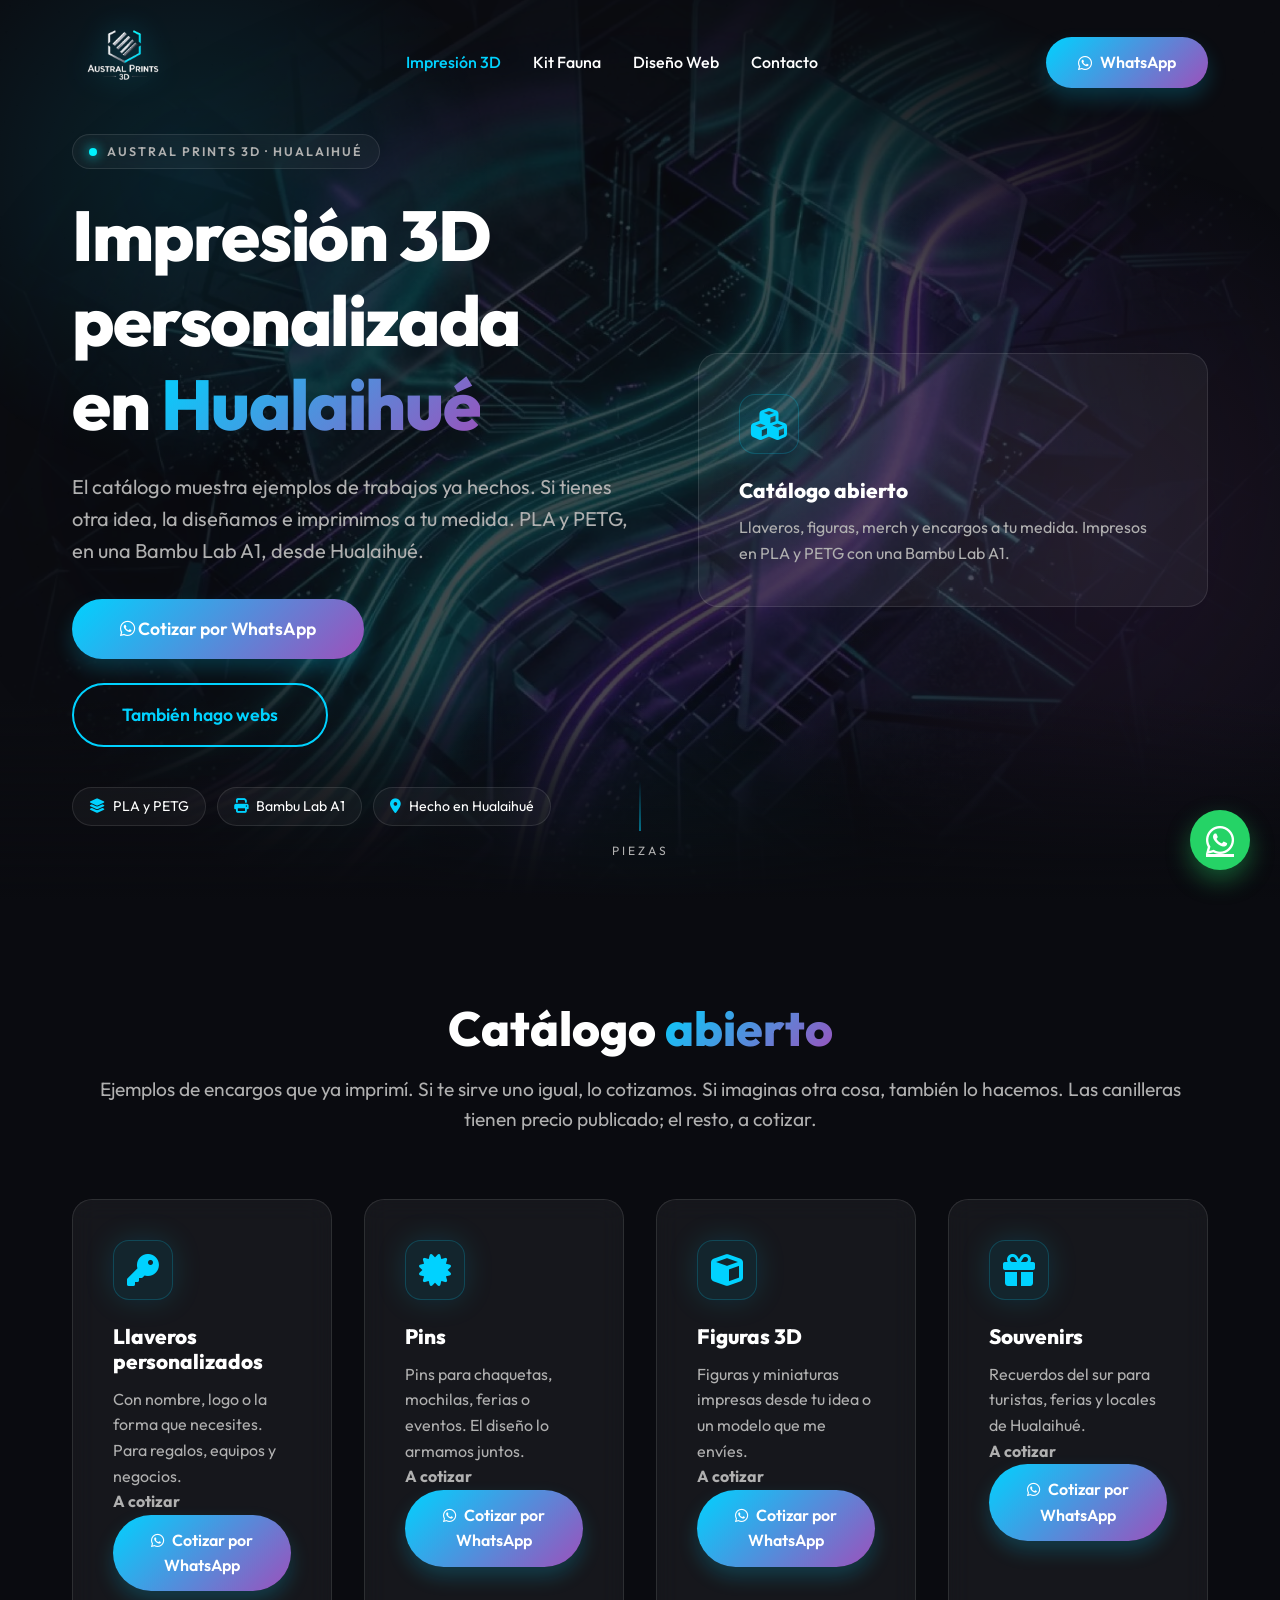
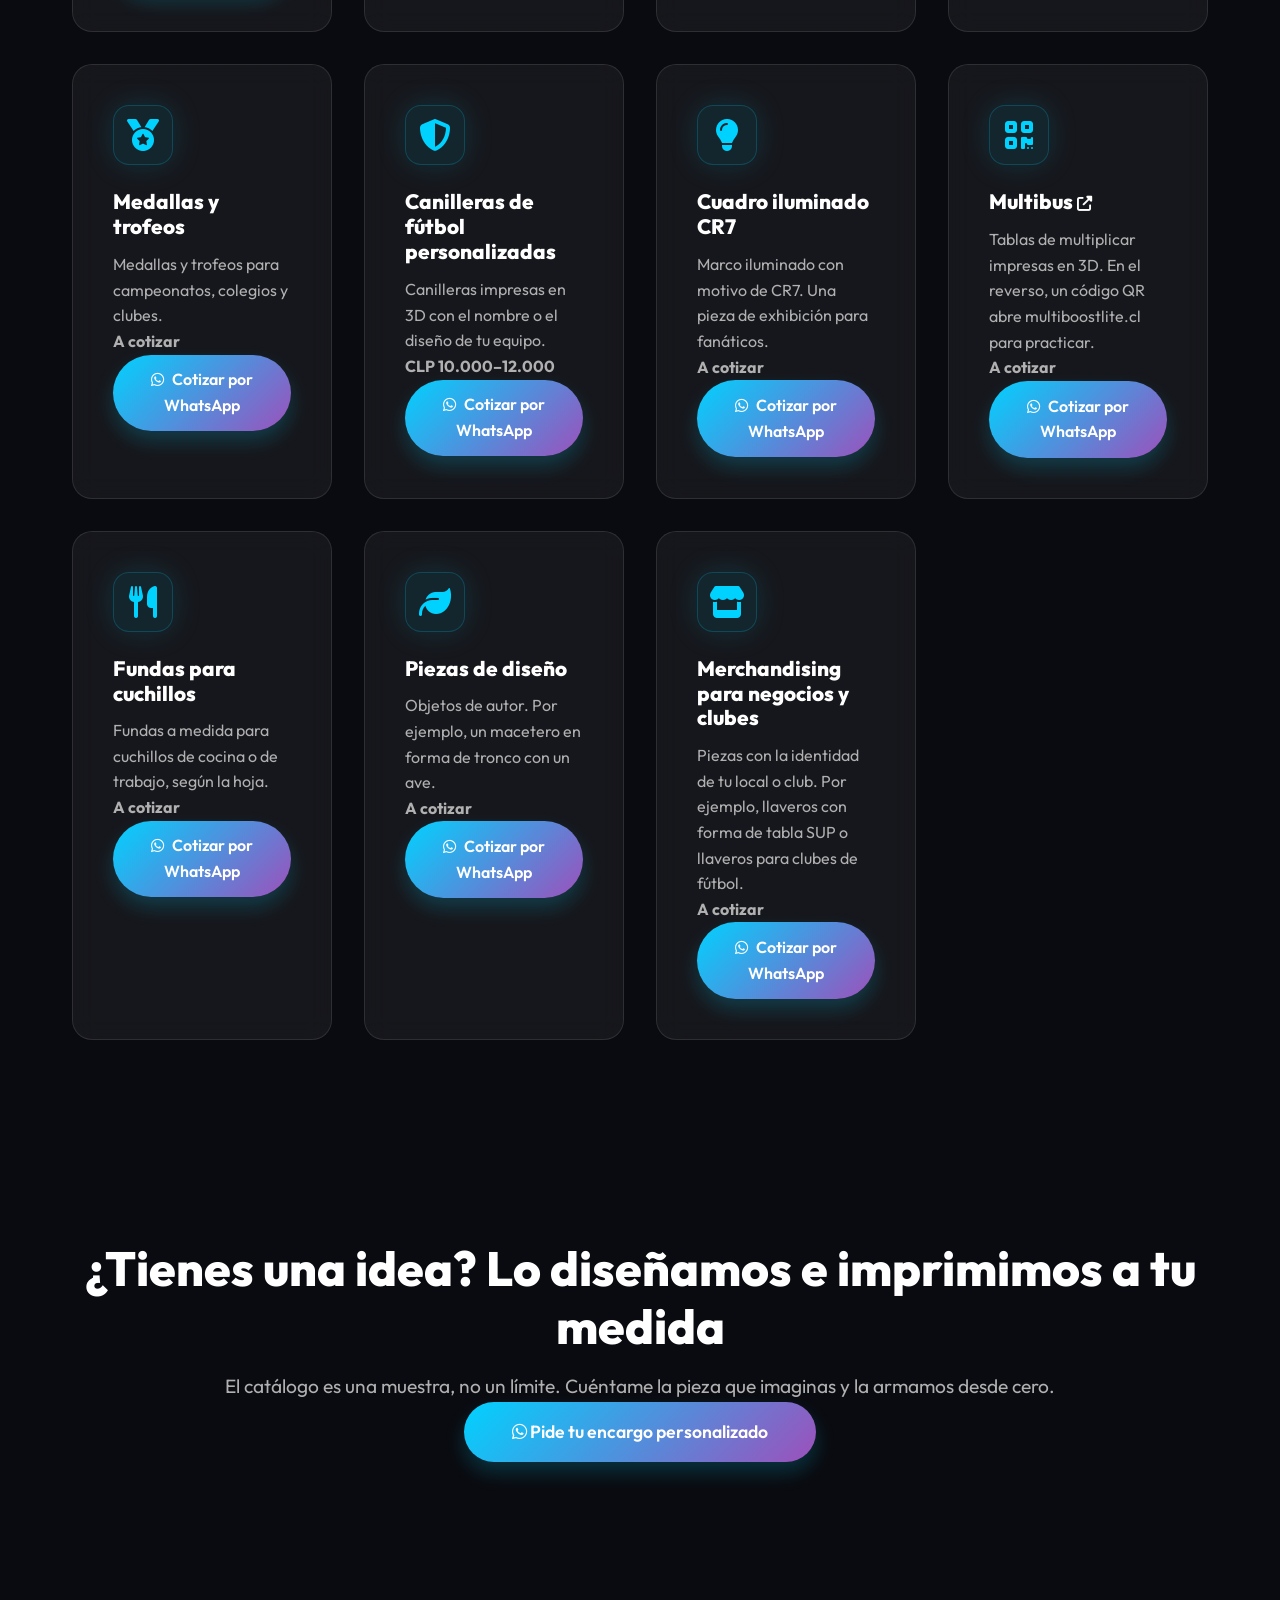
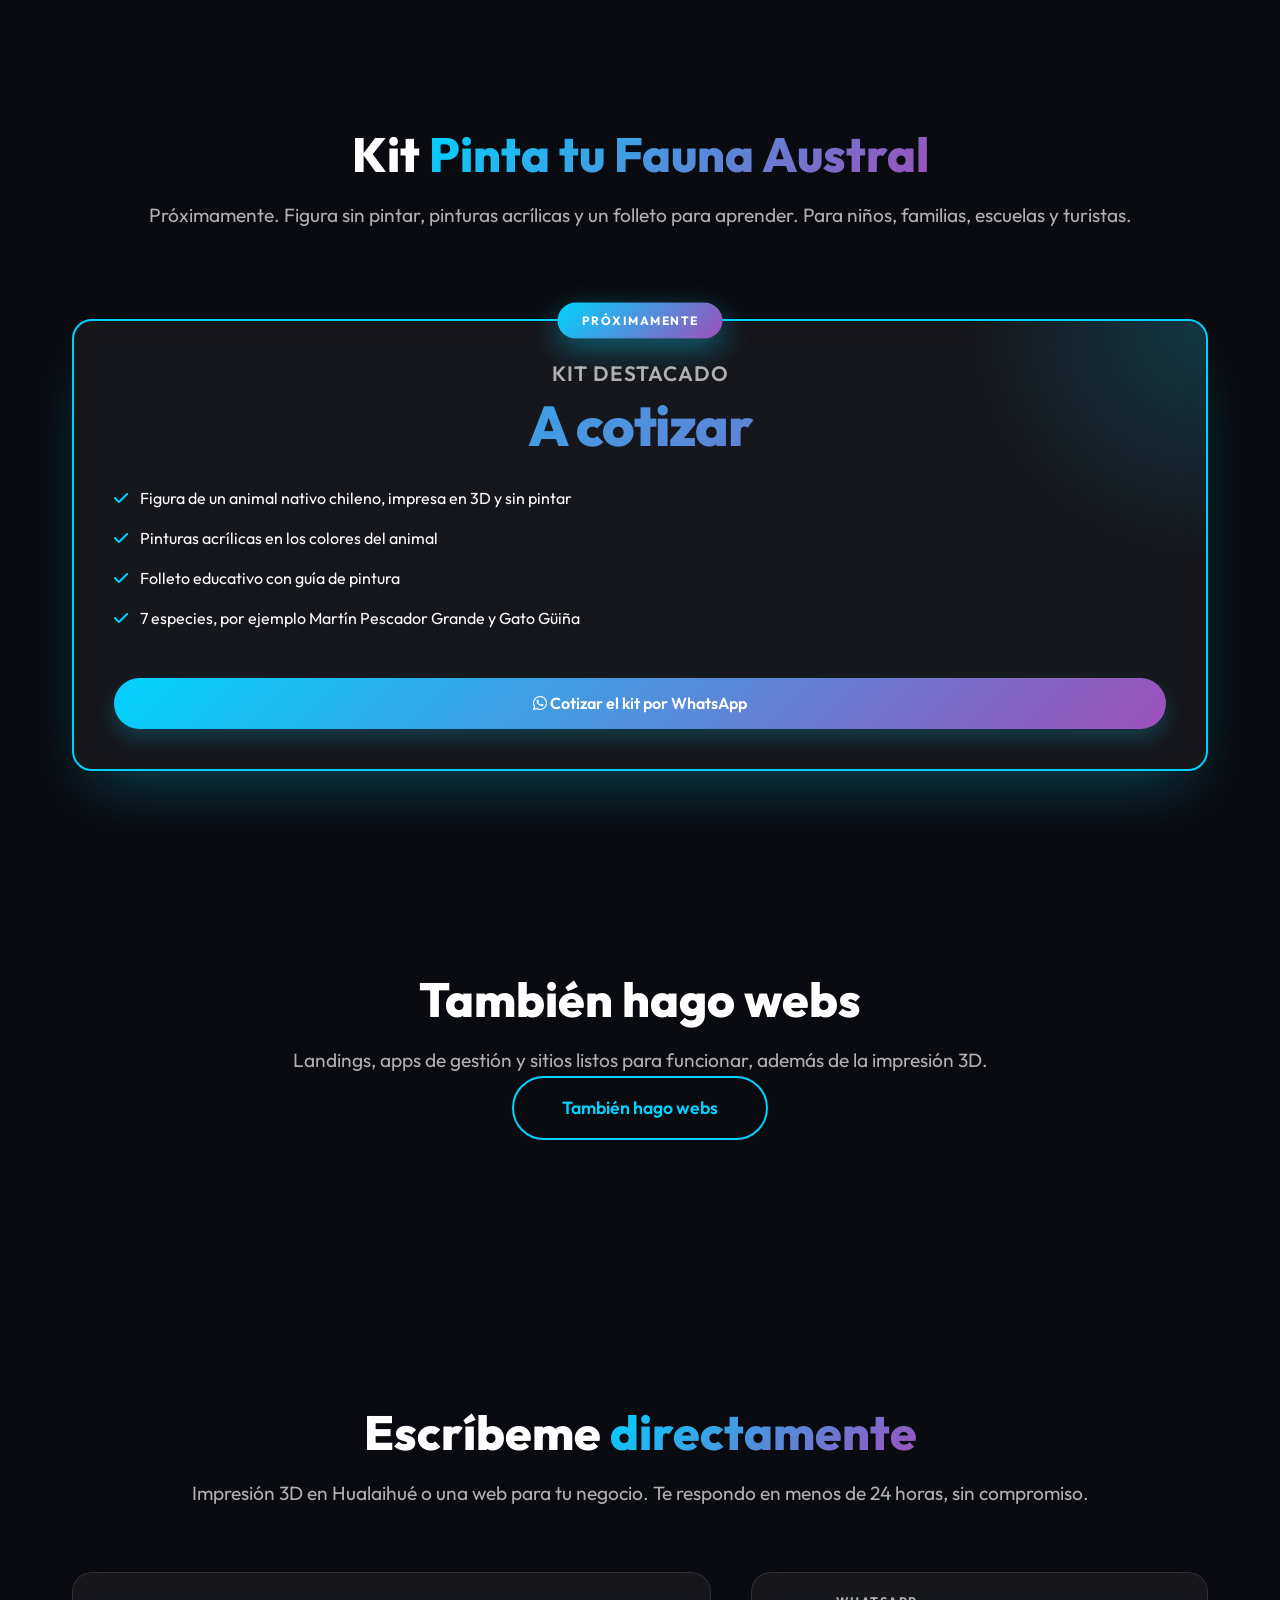
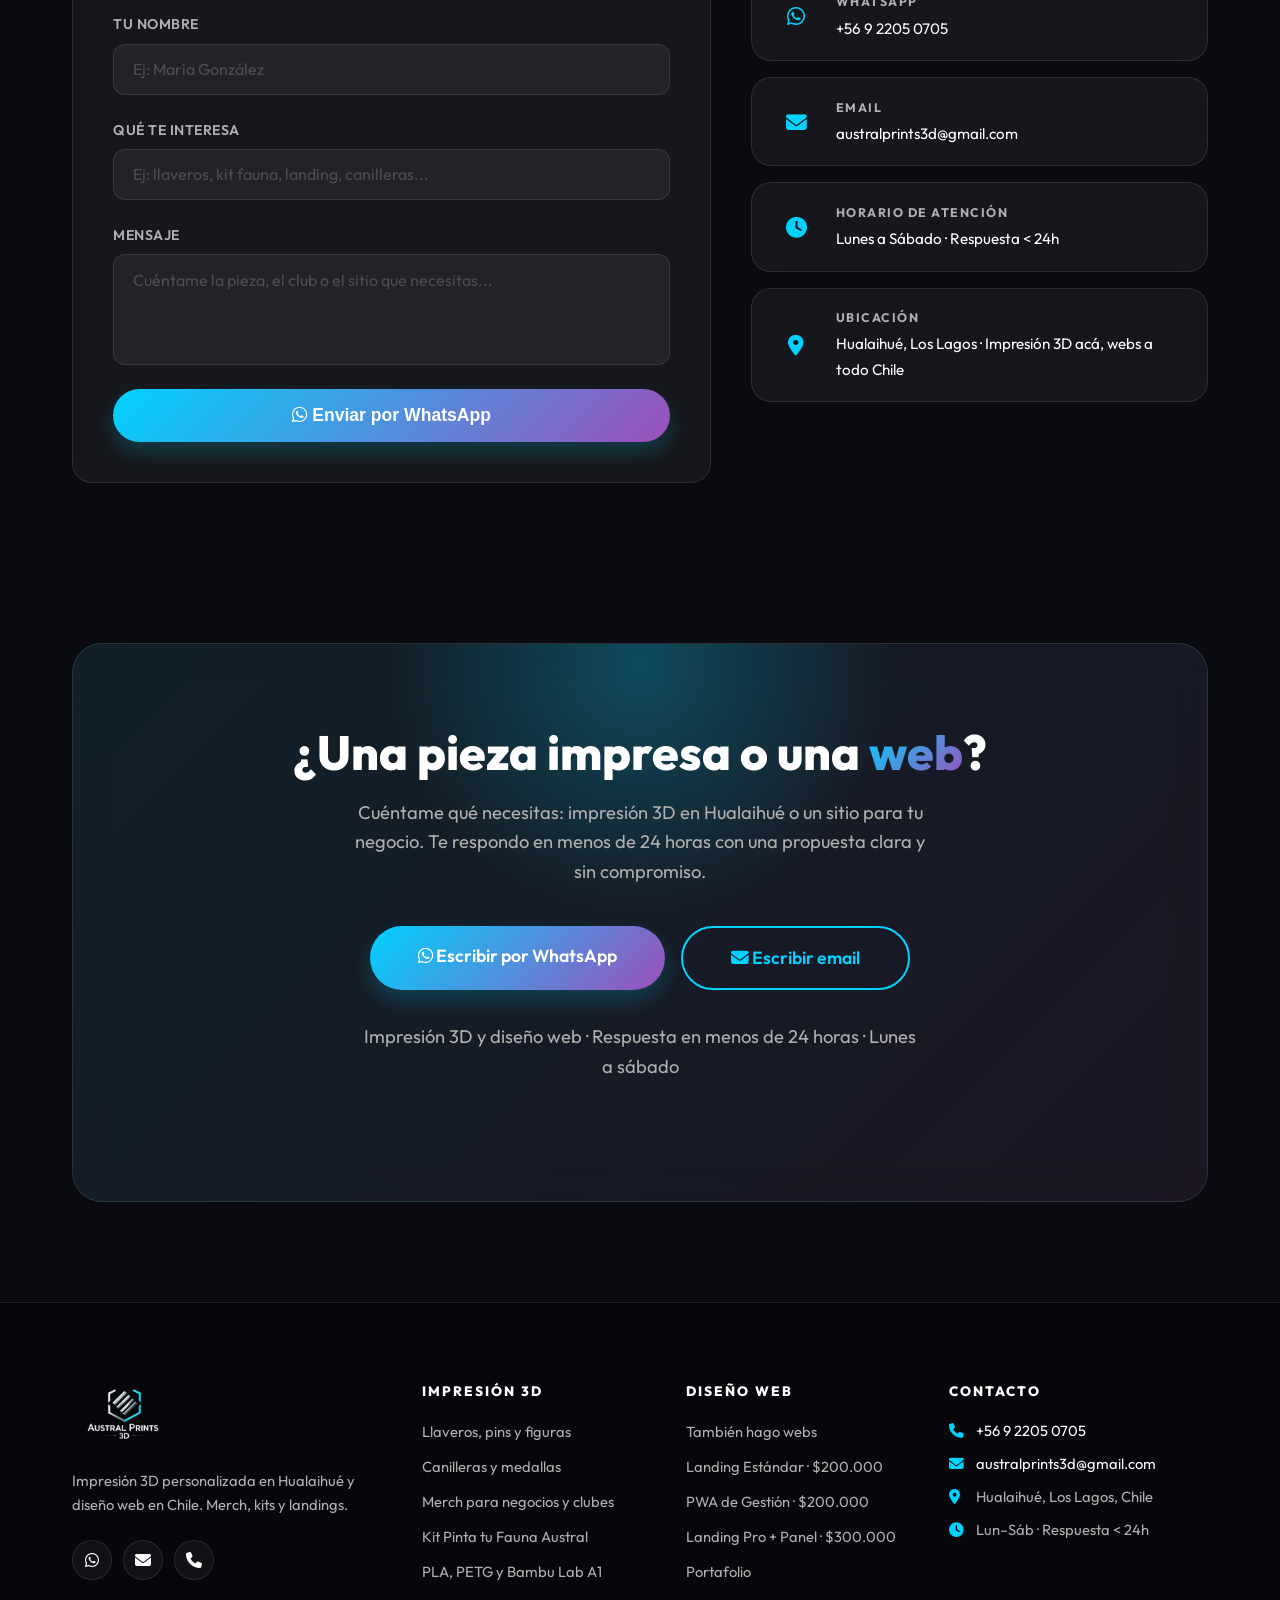
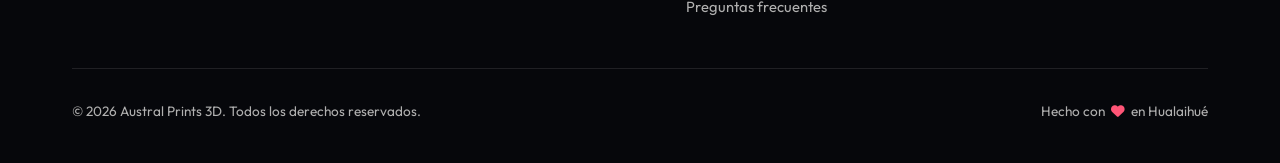
==== commit 32ee2655: "Restaurar la identidad visual de producción y el enlace de Multibus La vista previa vuelve a los col" ====
--- a/index.html
+++ b/index.html
@@ -13,7 +13,7 @@
     <meta name="keywords" content="impresión 3D Hualaihué, impresión 3D Los Lagos, llaveros personalizados, canilleras de fútbol, merchandising 3D, kit fauna austral, Multibus, Austral Prints 3D, diseño web Chile, landing page, PWA">
     <meta name="author" content="Austral Prints 3D">
     <meta name="robots" content="index, follow, max-image-preview:large">
-    <meta name="theme-color" content="#1a1c1f">
+    <meta name="theme-color" content="#0a0b10">
     <link rel="canonical" href="https://australprints3d.cl/">
 
     <!-- Open Graph (Facebook, WhatsApp, LinkedIn) -->
@@ -185,8 +185,8 @@
         "itemOffered": {
           "@type": "Product",
           "name": "Multibus",
-          "url": "https://multibus.cl",
-          "description": "Tablas de multiplicar impresas en 3D. En el reverso, un código QR abre https://multibus.cl, la plataforma para practicar. Impreso en PLA o PETG en Hualaihué."
+          "url": "https://multiboostlite.cl",
+          "description": "Tablas de multiplicar impresas en 3D. En el reverso, un código QR abre https://multiboostlite.cl, la plataforma para practicar. Impreso en PLA o PETG en Hualaihué."
         }
       },
       {
@@ -358,8 +358,8 @@
                 </button>
             </div>
             <div class="mobile-view-switch" role="tablist" aria-label="Cambiar entre Impresión 3D y Diseño Web">
-                <button type="button" role="tab" id="tab-3d" aria-selected="true" aria-controls="view-3d" data-view="3d" data-hash="#3d">Impresión 3D</button>
-                <button type="button" role="tab" id="tab-webs" aria-selected="false" aria-controls="webs" tabindex="-1" data-view="webs" data-hash="#webs">Diseño Web</button>
+                <button type="button" class="filter-btn active" role="tab" id="tab-3d" aria-selected="true" aria-controls="view-3d" data-view="3d" data-hash="#3d">Impresión 3D</button>
+                <button type="button" class="filter-btn" role="tab" id="tab-webs" aria-selected="false" aria-controls="webs" tabindex="-1" data-view="webs" data-hash="#webs">Diseño Web</button>
             </div>
         </nav>
     </header>
@@ -367,7 +367,8 @@
     <main>
     <div id="view-3d" class="site-view" role="tabpanel" aria-labelledby="tab-3d" aria-label="Impresión 3D">
     <!-- Hero Impresión 3D -->
-    <section id="inicio" class="hero hero-3d">
+    <section id="inicio" class="hero">
+        <div class="hero-background"></div>
         <div class="container hero-container">
             <div class="hero-content">
                 <span class="hero-eyebrow fade-in"><span class="eyebrow-dot"></span> Austral Prints 3D · Hualaihué</span>
@@ -379,17 +380,18 @@
                     </a>
                     <a href="#webs" class="btn btn-outline btn-lg">También hago webs</a>
                 </div>
-                <ul class="hero-proof fade-in delay-3" aria-label="Cómo imprimo">
+                <ul id="materiales" class="hero-proof fade-in delay-3" aria-label="Materiales e impresora">
                     <li><i class="fas fa-layer-group" aria-hidden="true"></i> PLA y PETG</li>
                     <li><i class="fas fa-print" aria-hidden="true"></i> Bambu Lab A1</li>
                     <li><i class="fas fa-map-marker-alt" aria-hidden="true"></i> Hecho en Hualaihué</li>
                 </ul>
             </div>
-            <div class="print-mosaic fade-in delay-4" aria-hidden="true">
-                <div class="mosaic-tile t1"><i class="fas fa-key"></i><span>Llaveros</span></div>
-                <div class="mosaic-tile t2"><i class="fas fa-medal"></i><span>Medallas</span></div>
-                <div class="mosaic-tile t3"><i class="fas fa-shield-halved"></i><span>Canilleras</span></div>
-                <div class="mosaic-tile t4"><i class="fas fa-dove"></i><span>Fauna</span></div>
+            <div class="hero-mockup fade-in delay-4">
+                <div class="feature-card glass">
+                    <i class="fas fa-cubes" aria-hidden="true"></i>
+                    <h3>Catálogo abierto</h3>
+                    <p>Llaveros, figuras, merch y encargos a tu medida. Impresos en PLA y PETG con una Bambu Lab A1.</p>
+                </div>
             </div>
             <a href="#productos" class="hero-scroll" aria-label="Ver las piezas">
                 <span class="hero-scroll-line"></span>
@@ -398,229 +400,172 @@
         </div>
     </section>
 
-    <section id="materiales" class="materials" aria-label="Materiales e impresora">
-        <div class="container materials-row">
-            <p><i class="fas fa-layer-group" aria-hidden="true"></i> Materiales: <strong>PLA y PETG</strong></p>
-            <p><i class="fas fa-print" aria-hidden="true"></i> Impresora: <strong>Bambu Lab A1</strong></p>
-            <p><i class="fas fa-map-marker-alt" aria-hidden="true"></i> <strong>Hualaihué</strong>, Los Lagos</p>
-        </div>
-    </section>
-
-    <section id="productos" class="catalog">
+    <section id="productos" class="features">
         <div class="container">
             <div class="section-header">
                 <h2>Catálogo <span class="gradient-text">abierto</span></h2>
                 <p>Ejemplos de encargos que ya imprimí. Si te sirve uno igual, lo cotizamos. Si imaginas otra cosa, también lo hacemos. Las canilleras tienen precio publicado; el resto, a cotizar.</p>
             </div>
-            <div class="product-grid">
-
-                <article class="product-card glass">
-                    <!-- Placeholder: reemplazar .product-ph por una foto cuando exista -->
-                    <div class="product-ph" aria-hidden="true">
-                        <i class="fas fa-key"></i>
-                        <span class="ph-note">Foto próximamente</span>
-                    </div>
+            <div class="features-grid">
+
+                <article class="feature-card glass">
+                    <i class="fas fa-key" aria-hidden="true"></i>
                     <h3>Llaveros personalizados</h3>
                     <p>Con nombre, logo o la forma que necesites. Para regalos, equipos y negocios.</p>
-                    <p class="product-price">A cotizar</p>
+                    <p><strong>A cotizar</strong></p>
                     <a class="btn btn-primary" href="https://wa.me/56922050705?text=Hola%20Austral%20Prints%203D%2C%20quiero%20cotizar%20llaveros%20personalizados" target="_blank" rel="noopener noreferrer" aria-label="Cotizar Llaveros personalizados por WhatsApp">
                         <i class="fab fa-whatsapp" aria-hidden="true"></i> Cotizar por WhatsApp
                     </a>
                 </article>
 
-                <article class="product-card glass">
-                    <!-- Placeholder: reemplazar .product-ph por una foto cuando exista -->
-                    <div class="product-ph" aria-hidden="true">
-                        <i class="fas fa-certificate"></i>
-                        <span class="ph-note">Foto próximamente</span>
-                    </div>
+                <article class="feature-card glass">
+                    <i class="fas fa-certificate" aria-hidden="true"></i>
                     <h3>Pins</h3>
                     <p>Pins para chaquetas, mochilas, ferias o eventos. El diseño lo armamos juntos.</p>
-                    <p class="product-price">A cotizar</p>
+                    <p><strong>A cotizar</strong></p>
                     <a class="btn btn-primary" href="https://wa.me/56922050705?text=Hola%20Austral%20Prints%203D%2C%20quiero%20cotizar%20pins" target="_blank" rel="noopener noreferrer" aria-label="Cotizar Pins por WhatsApp">
                         <i class="fab fa-whatsapp" aria-hidden="true"></i> Cotizar por WhatsApp
                     </a>
                 </article>
 
-                <article class="product-card glass">
-                    <!-- Placeholder: reemplazar .product-ph por una foto cuando exista -->
-                    <div class="product-ph" aria-hidden="true">
-                        <i class="fas fa-cube"></i>
-                        <span class="ph-note">Foto próximamente</span>
-                    </div>
+                <article class="feature-card glass">
+                    <i class="fas fa-cube" aria-hidden="true"></i>
                     <h3>Figuras 3D</h3>
                     <p>Figuras y miniaturas impresas desde tu idea o un modelo que me envíes.</p>
-                    <p class="product-price">A cotizar</p>
+                    <p><strong>A cotizar</strong></p>
                     <a class="btn btn-primary" href="https://wa.me/56922050705?text=Hola%20Austral%20Prints%203D%2C%20quiero%20cotizar%20figuras%203D" target="_blank" rel="noopener noreferrer" aria-label="Cotizar Figuras 3D por WhatsApp">
                         <i class="fab fa-whatsapp" aria-hidden="true"></i> Cotizar por WhatsApp
                     </a>
                 </article>
 
-                <article class="product-card glass">
-                    <!-- Placeholder: reemplazar .product-ph por una foto cuando exista -->
-                    <div class="product-ph" aria-hidden="true">
-                        <i class="fas fa-gift"></i>
-                        <span class="ph-note">Foto próximamente</span>
-                    </div>
+                <article class="feature-card glass">
+                    <i class="fas fa-gift" aria-hidden="true"></i>
                     <h3>Souvenirs</h3>
                     <p>Recuerdos del sur para turistas, ferias y locales de Hualaihué.</p>
-                    <p class="product-price">A cotizar</p>
+                    <p><strong>A cotizar</strong></p>
                     <a class="btn btn-primary" href="https://wa.me/56922050705?text=Hola%20Austral%20Prints%203D%2C%20quiero%20cotizar%20souvenirs" target="_blank" rel="noopener noreferrer" aria-label="Cotizar Souvenirs por WhatsApp">
                         <i class="fab fa-whatsapp" aria-hidden="true"></i> Cotizar por WhatsApp
                     </a>
                 </article>
 
-                <article class="product-card glass">
-                    <!-- Placeholder: reemplazar .product-ph por una foto cuando exista -->
-                    <div class="product-ph" aria-hidden="true">
-                        <i class="fas fa-medal"></i>
-                        <span class="ph-note">Foto próximamente</span>
-                    </div>
+                <article class="feature-card glass">
+                    <i class="fas fa-medal" aria-hidden="true"></i>
                     <h3>Medallas y trofeos</h3>
                     <p>Medallas y trofeos para campeonatos, colegios y clubes.</p>
-                    <p class="product-price">A cotizar</p>
+                    <p><strong>A cotizar</strong></p>
                     <a class="btn btn-primary" href="https://wa.me/56922050705?text=Hola%20Austral%20Prints%203D%2C%20quiero%20cotizar%20medallas%20y%20trofeos" target="_blank" rel="noopener noreferrer" aria-label="Cotizar Medallas y trofeos por WhatsApp">
                         <i class="fab fa-whatsapp" aria-hidden="true"></i> Cotizar por WhatsApp
                     </a>
                 </article>
 
-                <article class="product-card glass has-price">
-                    <!-- Placeholder: reemplazar .product-ph por una foto cuando exista -->
-                    <div class="product-ph" aria-hidden="true">
-                        <i class="fas fa-shield-halved"></i>
-                        <span class="ph-note">Foto próximamente</span>
-                    </div>
+                <article class="feature-card glass">
+                    <i class="fas fa-shield-halved" aria-hidden="true"></i>
                     <h3>Canilleras de fútbol personalizadas</h3>
                     <p>Canilleras impresas en 3D con el nombre o el diseño de tu equipo.</p>
-                    <p class="product-price">CLP 10.000–12.000</p>
+                    <p><strong>CLP 10.000–12.000</strong></p>
                     <a class="btn btn-primary" href="https://wa.me/56922050705?text=Hola%20Austral%20Prints%203D%2C%20quiero%20cotizar%20canilleras%20de%20f%C3%BAtbol%20personalizadas" target="_blank" rel="noopener noreferrer" aria-label="Cotizar Canilleras de fútbol personalizadas por WhatsApp">
                         <i class="fab fa-whatsapp" aria-hidden="true"></i> Cotizar por WhatsApp
                     </a>
                 </article>
 
-                <article class="product-card glass">
-                    <!-- Placeholder: reemplazar .product-ph por una foto cuando exista -->
-                    <div class="product-ph" aria-hidden="true">
-                        <i class="fas fa-lightbulb"></i>
-                        <span class="ph-note">Foto próximamente</span>
-                    </div>
+                <article class="feature-card glass">
+                    <i class="fas fa-lightbulb" aria-hidden="true"></i>
                     <h3>Cuadro iluminado CR7</h3>
                     <p>Marco iluminado con motivo de CR7. Una pieza de exhibición para fanáticos.</p>
-                    <p class="product-price">A cotizar</p>
+                    <p><strong>A cotizar</strong></p>
                     <a class="btn btn-primary" href="https://wa.me/56922050705?text=Hola%20Austral%20Prints%203D%2C%20quiero%20cotizar%20el%20cuadro%20iluminado%20CR7" target="_blank" rel="noopener noreferrer" aria-label="Cotizar Cuadro iluminado CR7 por WhatsApp">
                         <i class="fab fa-whatsapp" aria-hidden="true"></i> Cotizar por WhatsApp
                     </a>
                 </article>
 
-                <article class="product-card glass is-linked">
-                    <!-- Placeholder: reemplazar .product-ph por una foto cuando exista -->
-                    <div class="product-ph" aria-hidden="true">
-                        <i class="fas fa-qrcode"></i>
-                        <span class="ph-note">Foto próximamente</span>
-                    </div>
-                    <h3><a class="card-cover" href="https://multibus.cl" target="_blank" rel="noopener noreferrer">Multibus <i class="fas fa-external-link-alt" aria-hidden="true"></i></a></h3>
-                    <p>Tablas de multiplicar impresas en 3D. En el reverso, un código QR abre multibus.cl para practicar.</p>
-                    <p class="product-price">A cotizar</p>
+                <article class="feature-card glass is-linked">
+                    <i class="fas fa-qrcode" aria-hidden="true"></i>
+                    <h3><a class="card-cover" href="https://multiboostlite.cl" target="_blank" rel="noopener noreferrer">Multibus <i class="fas fa-external-link-alt" aria-hidden="true"></i></a></h3>
+                    <p>Tablas de multiplicar impresas en 3D. En el reverso, un código QR abre multiboostlite.cl para practicar.</p>
+                    <p><strong>A cotizar</strong></p>
                     <a class="btn btn-primary" href="https://wa.me/56922050705?text=Hola%20Austral%20Prints%203D%2C%20quiero%20cotizar%20Multibus" target="_blank" rel="noopener noreferrer" aria-label="Cotizar Multibus por WhatsApp">
                         <i class="fab fa-whatsapp" aria-hidden="true"></i> Cotizar por WhatsApp
                     </a>
                 </article>
 
-                <article class="product-card glass">
-                    <!-- Placeholder: reemplazar .product-ph por una foto cuando exista -->
-                    <div class="product-ph" aria-hidden="true">
-                        <i class="fas fa-utensils"></i>
-                        <span class="ph-note">Foto próximamente</span>
-                    </div>
+                <article class="feature-card glass">
+                    <i class="fas fa-utensils" aria-hidden="true"></i>
                     <h3>Fundas para cuchillos</h3>
                     <p>Fundas a medida para cuchillos de cocina o de trabajo, según la hoja.</p>
-                    <p class="product-price">A cotizar</p>
+                    <p><strong>A cotizar</strong></p>
                     <a class="btn btn-primary" href="https://wa.me/56922050705?text=Hola%20Austral%20Prints%203D%2C%20quiero%20cotizar%20fundas%20para%20cuchillos" target="_blank" rel="noopener noreferrer" aria-label="Cotizar Fundas para cuchillos por WhatsApp">
                         <i class="fab fa-whatsapp" aria-hidden="true"></i> Cotizar por WhatsApp
                     </a>
                 </article>
 
-                <article class="product-card glass">
-                    <!-- Placeholder: reemplazar .product-ph por una foto cuando exista -->
-                    <div class="product-ph" aria-hidden="true">
-                        <i class="fas fa-leaf"></i>
-                        <span class="ph-note">Foto próximamente</span>
-                    </div>
+                <article class="feature-card glass">
+                    <i class="fas fa-leaf" aria-hidden="true"></i>
                     <h3>Piezas de diseño</h3>
                     <p>Objetos de autor. Por ejemplo, un macetero en forma de tronco con un ave.</p>
-                    <p class="product-price">A cotizar</p>
+                    <p><strong>A cotizar</strong></p>
                     <a class="btn btn-primary" href="https://wa.me/56922050705?text=Hola%20Austral%20Prints%203D%2C%20quiero%20cotizar%20piezas%20de%20dise%C3%B1o" target="_blank" rel="noopener noreferrer" aria-label="Cotizar Piezas de diseño por WhatsApp">
                         <i class="fab fa-whatsapp" aria-hidden="true"></i> Cotizar por WhatsApp
                     </a>
                 </article>
 
-                <article class="product-card glass">
-                    <!-- Placeholder: reemplazar .product-ph por una foto cuando exista -->
-                    <div class="product-ph" aria-hidden="true">
-                        <i class="fas fa-store"></i>
-                        <span class="ph-note">Foto próximamente</span>
-                    </div>
+                <article class="feature-card glass">
+                    <i class="fas fa-store" aria-hidden="true"></i>
                     <h3>Merchandising para negocios y clubes</h3>
                     <p>Piezas con la identidad de tu local o club. Por ejemplo, llaveros con forma de tabla SUP o llaveros para clubes de fútbol.</p>
-                    <p class="product-price">A cotizar</p>
+                    <p><strong>A cotizar</strong></p>
                     <a class="btn btn-primary" href="https://wa.me/56922050705?text=Hola%20Austral%20Prints%203D%2C%20quiero%20cotizar%20merchandising%20para%20negocios%20y%20clubes" target="_blank" rel="noopener noreferrer" aria-label="Cotizar Merchandising para negocios y clubes por WhatsApp">
                         <i class="fab fa-whatsapp" aria-hidden="true"></i> Cotizar por WhatsApp
                     </a>
                 </article>
             </div>
-            <aside class="custom-order glass">
-                <div>
-                    <h2>¿Tienes una idea? Lo diseñamos e imprimimos a tu medida</h2>
-                    <p>El catálogo es una muestra, no un límite. Cuéntame la pieza que imaginas y la armamos desde cero.</p>
-                </div>
+        </div>
+    </section>
+
+    <section class="features" aria-label="Encargo personalizado">
+        <div class="container">
+            <div class="section-header">
+                <h2>¿Tienes una idea? Lo diseñamos e imprimimos a tu medida</h2>
+                <p>El catálogo es una muestra, no un límite. Cuéntame la pieza que imaginas y la armamos desde cero.</p>
                 <a class="btn btn-primary btn-lg" href="https://wa.me/56922050705?text=Hola%20Austral%20Prints%203D%2C%20quiero%20pedir%20un%20encargo%20personalizado" target="_blank" rel="noopener noreferrer">
                     <i class="fab fa-whatsapp" aria-hidden="true"></i> Pide tu encargo personalizado
                 </a>
-            </aside>
-        </div>
-    </section>
-
-    <section id="kit-fauna" class="kit-section">
-        <div class="container">
-            <article class="kit-card glass">
-                <div class="product-ph kit-ph" aria-hidden="true">
-                    <i class="fas fa-palette"></i>
-                    <span class="ph-note">Foto próximamente</span>
-                </div>
-                <div class="kit-copy">
-                    <p class="kit-kicker"><span class="soon-badge">Próximamente</span> Kit destacado</p>
-                    <h2>Kit Pinta tu Fauna Austral</h2>
-                    <p>Un kit para pintar y aprender sobre animales nativos de Chile. La figura llega impresa en 3D, sin pintar. Tú le pones el color.</p>
-                    <ul class="kit-includes">
-                        <li><i class="fas fa-check" aria-hidden="true"></i> <span>Figura de un animal nativo chileno, impresa en 3D y sin pintar</span></li>
-                        <li><i class="fas fa-check" aria-hidden="true"></i> <span>Pinturas acrílicas en los colores del animal</span></li>
-                        <li><i class="fas fa-check" aria-hidden="true"></i> <span>Folleto educativo con guía de pintura</span></li>
+            </div>
+        </div>
+    </section>
+
+    <section id="kit-fauna" class="pricing">
+        <div class="container">
+            <div class="section-header">
+                <h2>Kit <span class="gradient-text">Pinta tu Fauna Austral</span></h2>
+                <p>Próximamente. Figura sin pintar, pinturas acrílicas y un folleto para aprender. Para niños, familias, escuelas y turistas.</p>
+            </div>
+            <div class="pricing-grid">
+                <article class="pricing-card glass featured">
+                    <div class="badge">Próximamente</div>
+                    <div class="card-header">
+                        <h3>Kit destacado</h3>
+                        <div class="price">A cotizar</div>
+                    </div>
+                    <ul class="card-features">
+                        <li><i class="fas fa-check" aria-hidden="true"></i> Figura de un animal nativo chileno, impresa en 3D y sin pintar</li>
+                        <li><i class="fas fa-check" aria-hidden="true"></i> Pinturas acrílicas en los colores del animal</li>
+                        <li><i class="fas fa-check" aria-hidden="true"></i> Folleto educativo con guía de pintura</li>
+                        <li><i class="fas fa-check" aria-hidden="true"></i> 7 especies, por ejemplo Martín Pescador Grande y Gato Güiña</li>
                     </ul>
-                    <ul class="species" aria-label="Especies del kit">
-                        <li>7 especies</li>
-                        <li>Martín Pescador Grande</li>
-                        <li>Gato Güiña</li>
-                    </ul>
-                    <p>Pensado para niños, familias, escuelas y turistas: pintar, leer y llevarse un pedazo del sur.</p>
-                    <div class="kit-actions">
-                        <p class="product-price">A cotizar</p>
-                        <a class="btn btn-primary" href="https://wa.me/56922050705?text=Hola%20Austral%20Prints%203D%2C%20quiero%20cotizar%20el%20Kit%20Pinta%20tu%20Fauna%20Austral" target="_blank" rel="noopener noreferrer" aria-label="Cotizar el Kit Pinta tu Fauna Austral por WhatsApp">
-                            <i class="fab fa-whatsapp" aria-hidden="true"></i> Cotizar el kit por WhatsApp
-                        </a>
-                    </div>
-                </div>
-            </article>
-        </div>
-    </section>
-
-    <section class="also-webs" aria-label="Diseño web">
-        <div class="container">
-            <div class="also-webs-band glass">
-                <div>
-                    <h2>También hago webs</h2>
-                    <p>Landings, apps de gestión y sitios listos para funcionar, además de la impresión 3D.</p>
-                </div>
-                <a href="#webs" class="btn btn-outline">También hago webs</a>
+                    <a class="btn btn-primary" href="https://wa.me/56922050705?text=Hola%20Austral%20Prints%203D%2C%20quiero%20cotizar%20el%20Kit%20Pinta%20tu%20Fauna%20Austral" target="_blank" rel="noopener noreferrer" aria-label="Cotizar el Kit Pinta tu Fauna Austral por WhatsApp">
+                        <i class="fab fa-whatsapp" aria-hidden="true"></i> Cotizar el kit por WhatsApp
+                    </a>
+                </article>
+            </div>
+        </div>
+    </section>
+
+    <section class="features" aria-label="Diseño web">
+        <div class="container">
+            <div class="section-header">
+                <h2>También hago webs</h2>
+                <p>Landings, apps de gestión y sitios listos para funcionar, además de la impresión 3D.</p>
+                <a href="#webs" class="btn btn-outline btn-lg">También hago webs</a>
             </div>
         </div>
     </section>
--- a/style.css
+++ b/style.css
@@ -17,17 +17,16 @@
 }
 
 :root {
-    --bg-dark: #1a1c1f;
-    --bg-card: rgba(214, 220, 228, 0.06);
-    --bg-card-hover: rgba(214, 220, 228, 0.11);
-    --primary: #22d3ee;
-    --secondary: #d5dbe3;
-    --accent: #67e8f9;
-    --text-main: #f4f6f8;
-    --text-muted: #c3c9d2;
-    --ink: #101316;
-    --glass-border: rgba(213, 219, 227, 0.16);
-    --gradient: linear-gradient(135deg, #e8edf2 0%, #22d3ee 100%);
+    --bg-dark: #0a0b10;
+    --bg-card: rgba(255, 255, 255, 0.05);
+    --bg-card-hover: rgba(255, 255, 255, 0.1);
+    --primary: #00d2ff;
+    --secondary: #9d50bb;
+    --accent: #00f2fe;
+    --text-main: #ffffff;
+    --text-muted: #b0b0b0;
+    --glass-border: rgba(255, 255, 255, 0.1);
+    --gradient: linear-gradient(135deg, var(--primary), var(--secondary));
     --transition: all 0.3s cubic-bezier(0.4, 0, 0.2, 1);
 }
 
@@ -56,9 +55,9 @@
     position: fixed;
     inset: 0;
     background:
-        radial-gradient(600px circle at 15% 20%, rgba(34, 211, 238, 0.12), transparent 50%),
-        radial-gradient(700px circle at 85% 60%, rgba(213, 219, 227, 0.08), transparent 55%),
-        radial-gradient(500px circle at 50% 100%, rgba(34, 211, 238, 0.06), transparent 50%);
+        radial-gradient(600px circle at 15% 20%, rgba(0, 210, 255, 0.12), transparent 50%),
+        radial-gradient(700px circle at 85% 60%, rgba(157, 80, 187, 0.14), transparent 55%),
+        radial-gradient(500px circle at 50% 100%, rgba(0, 242, 254, 0.08), transparent 50%);
     z-index: -2;
     pointer-events: none;
     animation: blobFloat 18s ease-in-out infinite alternate;
@@ -124,8 +123,8 @@
 
 .btn-primary {
     background: var(--gradient);
-    color: var(--ink);
-    box-shadow: 0 10px 20px rgba(34, 211, 238, 0.2);
+    color: white;
+    box-shadow: 0 10px 20px rgba(0, 210, 255, 0.2);
 }
 
 .btn-primary:hover {
@@ -141,7 +140,7 @@
 
 .btn-outline:hover {
     background: var(--primary);
-    color: var(--ink);
+    color: white;
 }
 
 .btn-lg {
@@ -180,7 +179,7 @@
 }
 
 #navbar.scrolled {
-    background: rgba(26, 28, 31, 0.88);
+    background: rgba(10, 11, 16, 0.8);
     backdrop-filter: blur(10px);
     padding: 0.5rem 0;
     border-bottom: 1px solid var(--glass-border);
@@ -415,8 +414,8 @@
 .mockup-glow {
     position: absolute;
     inset: -30px;
-    background: radial-gradient(circle at 30% 30%, rgba(34, 211, 238, 0.3), transparent 60%),
-                radial-gradient(circle at 70% 70%, rgba(213, 219, 227, 0.2), transparent 60%);
+    background: radial-gradient(circle at 30% 30%, rgba(0, 210, 255, 0.3), transparent 60%),
+                radial-gradient(circle at 70% 70%, rgba(157, 80, 187, 0.25), transparent 60%);
     filter: blur(40px);
     z-index: -1;
     opacity: 0.7;
@@ -451,7 +450,7 @@
     justify-content: center;
     border-radius: 10px;
     background: var(--gradient);
-    color: var(--ink);
+    color: white;
     font-size: 0.95rem;
     flex-shrink: 0;
 }
@@ -702,7 +701,7 @@
     align-items: center;
     justify-content: center;
     background: var(--gradient);
-    color: var(--ink);
+    color: white;
     font-weight: 700;
     font-size: 0.95rem;
     letter-spacing: 1px;
@@ -1117,8 +1116,7 @@
     font-weight: 700;
     letter-spacing: 1.5px;
     text-transform: uppercase;
-    color: var(--ink);
-    box-shadow: 0 10px 30px rgba(34, 211, 238, 0.35);
+    box-shadow: 0 10px 30px rgba(0, 210, 255, 0.4);
     white-space: nowrap;
 }
 
@@ -1423,7 +1421,6 @@
     width: 60px;
     height: 60px;
     background: var(--gradient);
-    color: var(--ink);
     border-radius: 50%;
     display: flex;
     align-items: center;
@@ -1480,7 +1477,7 @@
     padding: 5rem 2rem;
     border-radius: 30px;
     background:
-        linear-gradient(135deg, rgba(34, 211, 238, 0.1), rgba(213, 219, 227, 0.06)),
+        linear-gradient(135deg, rgba(0, 210, 255, 0.08), rgba(157, 80, 187, 0.08)),
         rgba(255, 255, 255, 0.03);
     border: 1px solid var(--glass-border);
     backdrop-filter: blur(20px);
@@ -1638,9 +1635,8 @@
 .social-links a:hover {
     background: var(--gradient);
     border-color: transparent;
-    color: var(--ink);
     transform: translateY(-3px);
-    box-shadow: 0 10px 20px rgba(34, 211, 238, 0.3);
+    box-shadow: 0 10px 20px rgba(0, 210, 255, 0.3);
 }
 
 .footer-bottom {
@@ -1722,7 +1718,7 @@
         top: 100%;
         left: 0;
         width: 100%;
-        background: rgba(26, 28, 31, 0.96);
+        background: rgba(10, 11, 16, 0.95);
         backdrop-filter: blur(12px);
         padding: 2rem;
         border-bottom: 1px solid var(--glass-border);
@@ -1780,7 +1776,7 @@
     left: 0;
     width: 100%;
     height: 100%;
-    background-color: rgba(26, 28, 31, 0.95);
+    background-color: rgba(10, 11, 16, 0.95);
     backdrop-filter: blur(10px);
     justify-content: center;
     align-items: center;
@@ -1842,7 +1838,7 @@
     position: fixed;
     top: 50%;
     transform: translateY(-50%);
-    background: rgba(26, 28, 31, 0.6);
+    background: rgba(10, 11, 16, 0.6);
     backdrop-filter: blur(10px);
     border: 1px solid rgba(255, 255, 255, 0.1);
     color: white;
@@ -1939,7 +1935,7 @@
 .filter-btn.active {
     background: var(--gradient);
     border-color: transparent;
-    color: var(--ink);
+    color: white;
 }
 
 .portfolio-item.hidden {
@@ -1978,7 +1974,7 @@
     left: 0;
     right: 0;
     padding: 0.85rem 1.5rem;
-    background: rgba(26, 28, 31, 0.96);
+    background: rgba(10, 11, 16, 0.96);
     backdrop-filter: blur(12px);
     border-top: 1px solid var(--glass-border);
     z-index: 997;
@@ -2043,7 +2039,7 @@
     background: var(--gradient);
     border: none;
     border-radius: 50%;
-    color: var(--ink);
+    color: white;
     font-size: 1rem;
     cursor: pointer;
     display: flex;
@@ -2313,10 +2309,7 @@
     .step-num { transition: none; filter: none; }
 }
 
-/* ============================================
-   Impresión 3D + cambio de vista
-   ============================================ */
-
+/* Cambio de vista: Impresión 3D / Diseño Web */
 #view-3d,
 #webs { scroll-margin-top: 96px; }
 
@@ -2345,353 +2338,6 @@
 html.boot-webs #view-3d { display: none !important; }
 html.boot-webs #webs { display: block !important; }
 
-.nav-links button {
-    background: none;
-    border: none;
-    color: var(--text-main);
-    font-family: inherit;
-    font-size: 1rem;
-    font-weight: 500;
-    cursor: pointer;
-    padding: 0.15rem 0;
-    border-bottom: 2px solid transparent;
-}
-
-.nav-links button:hover,
-.nav-links a:hover { color: var(--primary); }
-
-.nav-links button.is-active {
-    color: var(--primary);
-    border-bottom-color: var(--primary);
-}
-
-.mobile-view-switch {
-    display: none;
-}
-
-.hero-3d {
-    background:
-        radial-gradient(520px 340px at 82% 42%, rgba(34, 211, 238, 0.16), transparent 62%),
-        radial-gradient(420px 280px at 8% 88%, rgba(213, 219, 227, 0.07), transparent 60%);
-}
-
-.hero-3d .hero-background { display: none; }
-
-.print-mosaic {
-    display: grid;
-    grid-template-columns: 1fr 1fr;
-    gap: 0.9rem;
-    position: relative;
-    z-index: 2;
-}
-
-.mosaic-tile {
-    aspect-ratio: 1;
-    border-radius: 22px;
-    display: flex;
-    flex-direction: column;
-    align-items: center;
-    justify-content: center;
-    gap: 0.55rem;
-    border: 1px solid var(--glass-border);
-    font-weight: 700;
-    box-shadow: 0 18px 40px -24px rgba(0, 0, 0, 0.7);
-}
-
-.mosaic-tile i { font-size: 2rem; }
-
-.mosaic-tile span {
-    font-size: 0.78rem;
-    text-transform: uppercase;
-    letter-spacing: 0.14em;
-}
-
-.mosaic-tile.t1 { background: linear-gradient(160deg, #e8edf2, #67e8f9); color: var(--ink); }
-.mosaic-tile.t2 { background: linear-gradient(200deg, #243034, #0e7490); color: #f4f6f8; margin-top: 1.4rem; }
-.mosaic-tile.t3 { background: linear-gradient(160deg, #141618, #155e75); color: #f4f6f8; }
-.mosaic-tile.t4 { background: linear-gradient(200deg, #d5dbe3, #22d3ee); color: var(--ink); margin-top: 1.4rem; }
-
-.materials {
-    padding: 0 0 1rem;
-}
-
-.materials-row {
-    display: flex;
-    flex-wrap: wrap;
-    justify-content: center;
-    gap: 0.75rem 1.5rem;
-}
-
-.materials-row p {
-    display: inline-flex;
-    align-items: center;
-    gap: 0.55rem;
-    margin: 0;
-    padding: 0.7rem 1rem;
-    border-radius: 999px;
-    border: 1px solid var(--glass-border);
-    background: rgba(214, 220, 228, 0.05);
-    color: var(--text-muted);
-    font-size: 0.95rem;
-}
-
-.materials-row i { color: var(--primary); }
-.materials-row strong { color: var(--text-main); font-weight: 650; }
-
-.catalog { padding-top: 4.5rem; }
-
-.product-grid {
-    display: grid;
-    grid-template-columns: repeat(3, 1fr);
-    gap: 1.25rem;
-}
-
-.product-card.glass {
-    padding: 1rem;
-    display: flex;
-    flex-direction: column;
-    gap: 0.85rem;
-    height: 100%;
-}
-
-.product-card h3 {
-    font-size: 1.2rem;
-    letter-spacing: -0.01em;
-}
-
-.product-card p {
-    color: var(--text-muted);
-    font-size: 0.98rem;
-}
-
-.product-ph {
-    position: relative;
-    height: 168px;
-    border-radius: 16px;
-    display: grid;
-    place-items: center;
-    overflow: hidden;
-    background:
-        radial-gradient(90px 70px at 18% 18%, rgba(255, 255, 255, 0.45), transparent 60%),
-        linear-gradient(145deg, #dfe5ec, #22d3ee);
-    color: var(--ink);
-}
-
-.product-ph i {
-    font-size: 2.6rem;
-    filter: drop-shadow(0 8px 12px rgba(16, 19, 22, 0.18));
-}
-
-.product-card:nth-child(3n + 2) .product-ph {
-    background:
-        radial-gradient(90px 70px at 80% 10%, rgba(255, 255, 255, 0.2), transparent 60%),
-        linear-gradient(160deg, #1c2428, #0e7490);
-    color: #f4f6f8;
-}
-
-.product-card:nth-child(3n) .product-ph {
-    background:
-        radial-gradient(90px 70px at 50% 0%, rgba(255, 255, 255, 0.35), transparent 55%),
-        linear-gradient(200deg, #c5ccd4, #67e8f9);
-    color: var(--ink);
-}
-
-.ph-note {
-    position: absolute;
-    left: 0.7rem;
-    bottom: 0.65rem;
-    font-size: 0.68rem;
-    font-weight: 700;
-    letter-spacing: 0.08em;
-    text-transform: uppercase;
-    color: var(--ink);
-    background: rgba(244, 246, 248, 0.88);
-    border-radius: 999px;
-    padding: 0.22rem 0.55rem;
-}
-
-.product-price {
-    font-weight: 700;
-    color: var(--secondary);
-    letter-spacing: 0.02em;
-}
-
-.product-card.has-price .product-price { color: var(--primary); }
-
-.product-card .btn {
-    display: inline-flex;
-    align-items: center;
-    justify-content: center;
-    gap: 0.45rem;
-    width: 100%;
-    margin-top: auto;
-    padding: 0.75rem 1rem;
-}
-
-.product-card.is-linked { position: relative; }
-
-.product-card h3 a {
-    color: inherit;
-    text-decoration: none;
-}
-
-.product-card h3 a:hover { color: var(--primary); }
-
-.card-cover i {
-    font-size: 0.72rem;
-    margin-left: 0.35rem;
-    color: var(--primary);
-}
-
-.card-cover::after {
-    content: '';
-    position: absolute;
-    inset: 0;
-    z-index: 1;
-    border-radius: inherit;
-}
-
-.product-card.is-linked .btn {
-    position: relative;
-    z-index: 2;
-}
-
-.custom-order {
-    display: flex;
-    align-items: center;
-    justify-content: space-between;
-    gap: 1.5rem;
-    margin-top: 1.5rem;
-    padding: 1.6rem 1.75rem;
-    border-color: rgba(34, 211, 238, 0.4);
-}
-
-.custom-order h2 {
-    font-size: clamp(1.45rem, 2.4vw, 2rem);
-    margin-bottom: 0.45rem;
-    text-wrap: balance;
-}
-
-.custom-order p {
-    color: var(--text-muted);
-    margin: 0;
-    max-width: 46rem;
-}
-
-.custom-order .btn {
-    flex-shrink: 0;
-    display: inline-flex;
-    align-items: center;
-    gap: 0.5rem;
-}
-
-.kit-section { padding-top: 2rem; }
-
-.kit-card.glass {
-    display: grid;
-    grid-template-columns: minmax(220px, 300px) 1fr;
-    gap: 2rem;
-    align-items: center;
-    border-color: rgba(34, 211, 238, 0.45);
-    position: relative;
-    overflow: hidden;
-}
-
-.kit-ph { height: 100%; min-height: 280px; }
-
-.kit-kicker {
-    display: flex;
-    align-items: center;
-    gap: 0.7rem;
-    color: var(--text-muted);
-    font-size: 0.85rem;
-    letter-spacing: 0.08em;
-    text-transform: uppercase;
-    font-weight: 700;
-    margin-bottom: 0.6rem;
-}
-
-.soon-badge {
-    display: inline-flex;
-    align-items: center;
-    padding: 0.28rem 0.7rem;
-    border-radius: 999px;
-    background: var(--gradient);
-    color: var(--ink);
-    letter-spacing: 0.12em;
-    font-size: 0.72rem;
-}
-
-.kit-copy h2 {
-    font-size: clamp(1.8rem, 3vw, 2.6rem);
-    margin-bottom: 0.8rem;
-}
-
-.kit-copy > p { color: var(--text-muted); margin-bottom: 1rem; }
-
-.kit-includes {
-    list-style: none;
-    display: grid;
-    gap: 0.45rem;
-    margin-bottom: 1rem;
-}
-
-.kit-includes li {
-    display: flex;
-    gap: 0.55rem;
-    align-items: flex-start;
-}
-
-.kit-includes i { color: var(--primary); margin-top: 0.25rem; }
-
-.species {
-    display: flex;
-    flex-wrap: wrap;
-    gap: 0.5rem;
-    list-style: none;
-    margin-bottom: 1rem;
-}
-
-.species li {
-    padding: 0.35rem 0.75rem;
-    border-radius: 999px;
-    border: 1px solid var(--glass-border);
-    color: var(--text-main);
-    font-size: 0.88rem;
-    background: rgba(214, 220, 228, 0.05);
-}
-
-.kit-actions {
-    display: flex;
-    flex-wrap: wrap;
-    align-items: center;
-    gap: 1rem;
-    margin-top: 0.5rem;
-}
-
-.kit-actions .product-price { margin: 0; }
-
-.also-webs {
-    padding-top: 1rem;
-}
-
-.also-webs-band {
-    display: flex;
-    align-items: center;
-    justify-content: space-between;
-    gap: 1.5rem;
-    padding: 1.5rem 1.75rem;
-}
-
-.also-webs-band h2 {
-    font-size: clamp(1.4rem, 2vw, 1.8rem);
-    margin-bottom: 0.3rem;
-}
-
-.also-webs-band p { color: var(--text-muted); margin: 0; }
-
-.also-webs-band .btn { flex-shrink: 0; }
-
 #productos,
 #kit-fauna,
 #materiales,
@@ -2702,66 +2348,74 @@
 #precios,
 #proceso,
 #testimonios,
-#faq { scroll-margin-top: 110px; }
+#faq { scroll-margin-top: 120px; }
+
+.nav-links button {
+    background: none;
+    border: none;
+    color: var(--text-main);
+    font-family: inherit;
+    font-size: 1rem;
+    font-weight: 500;
+    cursor: pointer;
+    padding: 0;
+}
+
+.nav-links button:hover,
+.nav-links button.is-active { color: var(--primary); }
+
+.mobile-view-switch { display: none; }
+
+.feature-card .btn i,
+.feature-card h3 i {
+    width: auto;
+    height: auto;
+    margin: 0 0.35rem 0 0;
+    background: none;
+    border: none;
+    box-shadow: none;
+    border-radius: 0;
+    display: inline;
+    font-size: 0.95rem;
+    color: inherit;
+}
+
+.feature-card h3 a {
+    color: inherit;
+    text-decoration: none;
+}
+
+.feature-card h3 a:hover { color: var(--primary); }
+
+.feature-card.is-linked { position: relative; }
+
+.card-cover::after {
+    content: '';
+    position: absolute;
+    inset: 0;
+    z-index: 1;
+}
+
+.feature-card.is-linked .btn {
+    position: relative;
+    z-index: 2;
+}
 
 @media (max-width: 992px) {
     #navbar {
-        background: rgba(26, 28, 31, 0.94);
+        background: rgba(10, 11, 16, 0.95);
         backdrop-filter: blur(12px);
-        padding-top: 0.75rem;
         padding-bottom: 0;
     }
 
     .mobile-view-switch {
-        display: grid;
-        grid-template-columns: 1fr 1fr;
-        gap: 0.5rem;
+        display: flex;
+        gap: 0.75rem;
         padding: 0.35rem 1.25rem 0.85rem;
     }
 
-    .mobile-view-switch button {
-        font-family: inherit;
-        font-weight: 700;
-        font-size: 0.92rem;
-        border-radius: 999px;
-        border: 1px solid var(--glass-border);
-        background: transparent;
-        color: var(--text-muted);
-        padding: 0.62rem 0.6rem;
-        cursor: pointer;
-    }
-
-    .mobile-view-switch button.is-active,
-    .mobile-view-switch button[aria-selected="true"] {
-        background: var(--gradient);
-        color: var(--ink);
-        border-color: transparent;
-    }
-
-    .nav-links button,
-    .nav-links a {
-        text-align: left;
-        font-size: 1.05rem;
-        padding: 0.2rem 0;
-    }
+    .mobile-view-switch .filter-btn { flex: 1; }
 
     .hero { padding-top: 168px; }
-    .mosaic-tile.t2,
-    .mosaic-tile.t4 { margin-top: 0; }
-    .product-grid { grid-template-columns: 1fr 1fr; }
-    .kit-card.glass { grid-template-columns: 1fr; }
-    .kit-ph { min-height: 200px; height: 200px; }
-}
-
-@media (max-width: 640px) {
-    .product-grid { grid-template-columns: 1fr; }
-    .also-webs-band,
-    .custom-order {
-        flex-direction: column;
-        align-items: flex-start;
-    }
-    .also-webs-band .btn,
-    .custom-order .btn { width: 100%; }
-    .materials-row { justify-content: flex-start; }
-}
-
+}
+
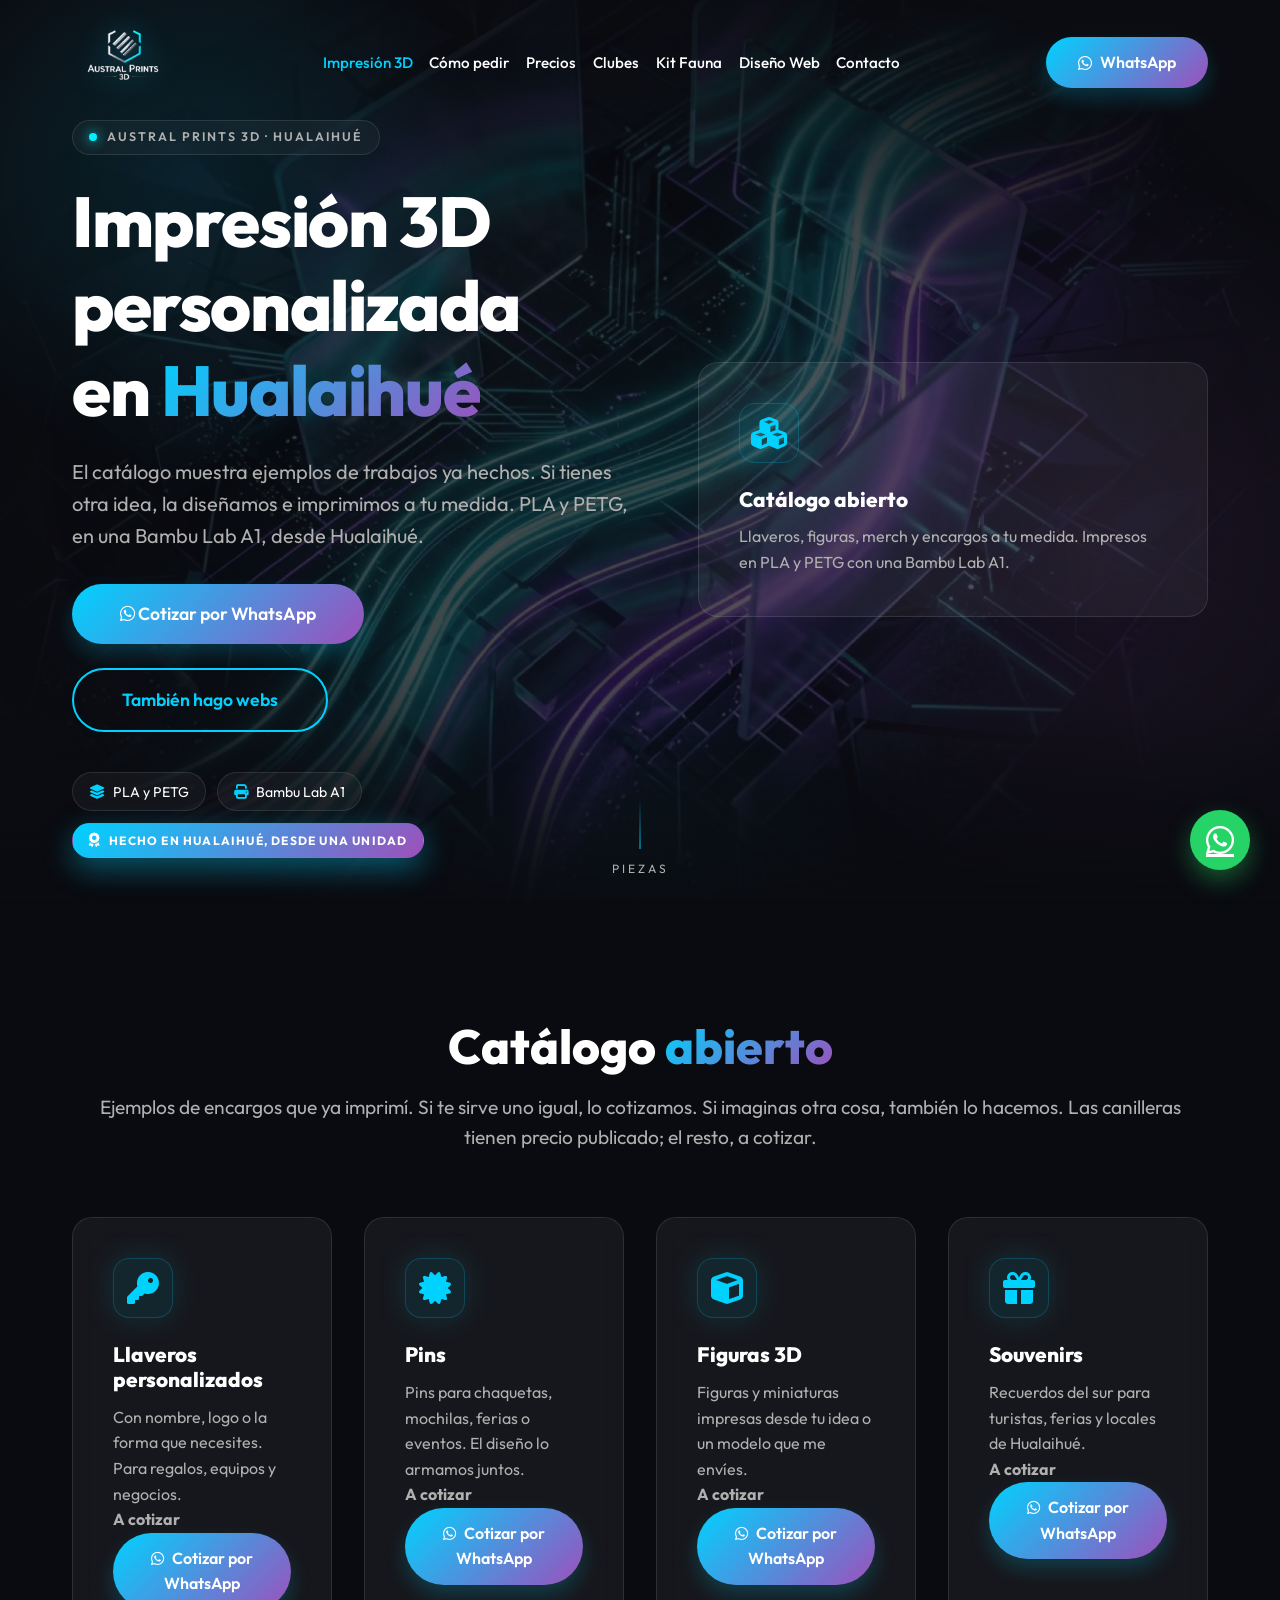
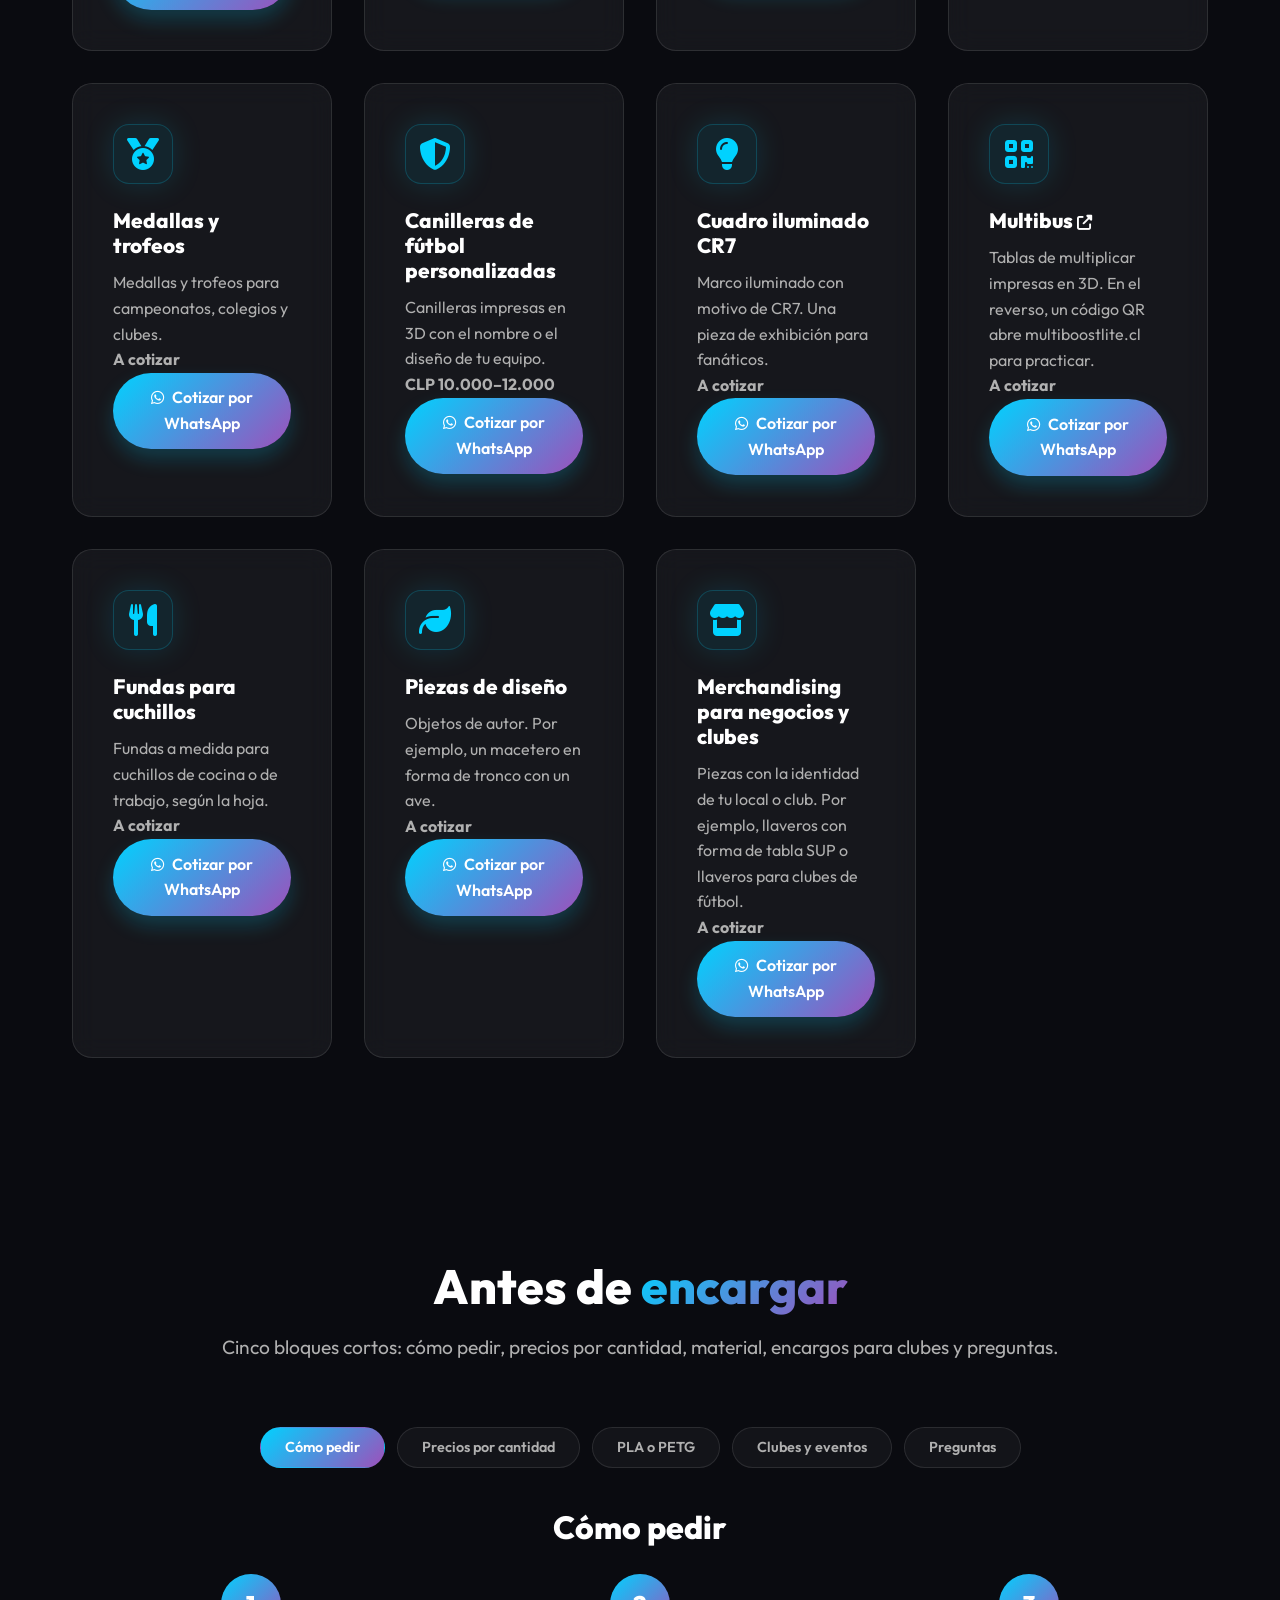
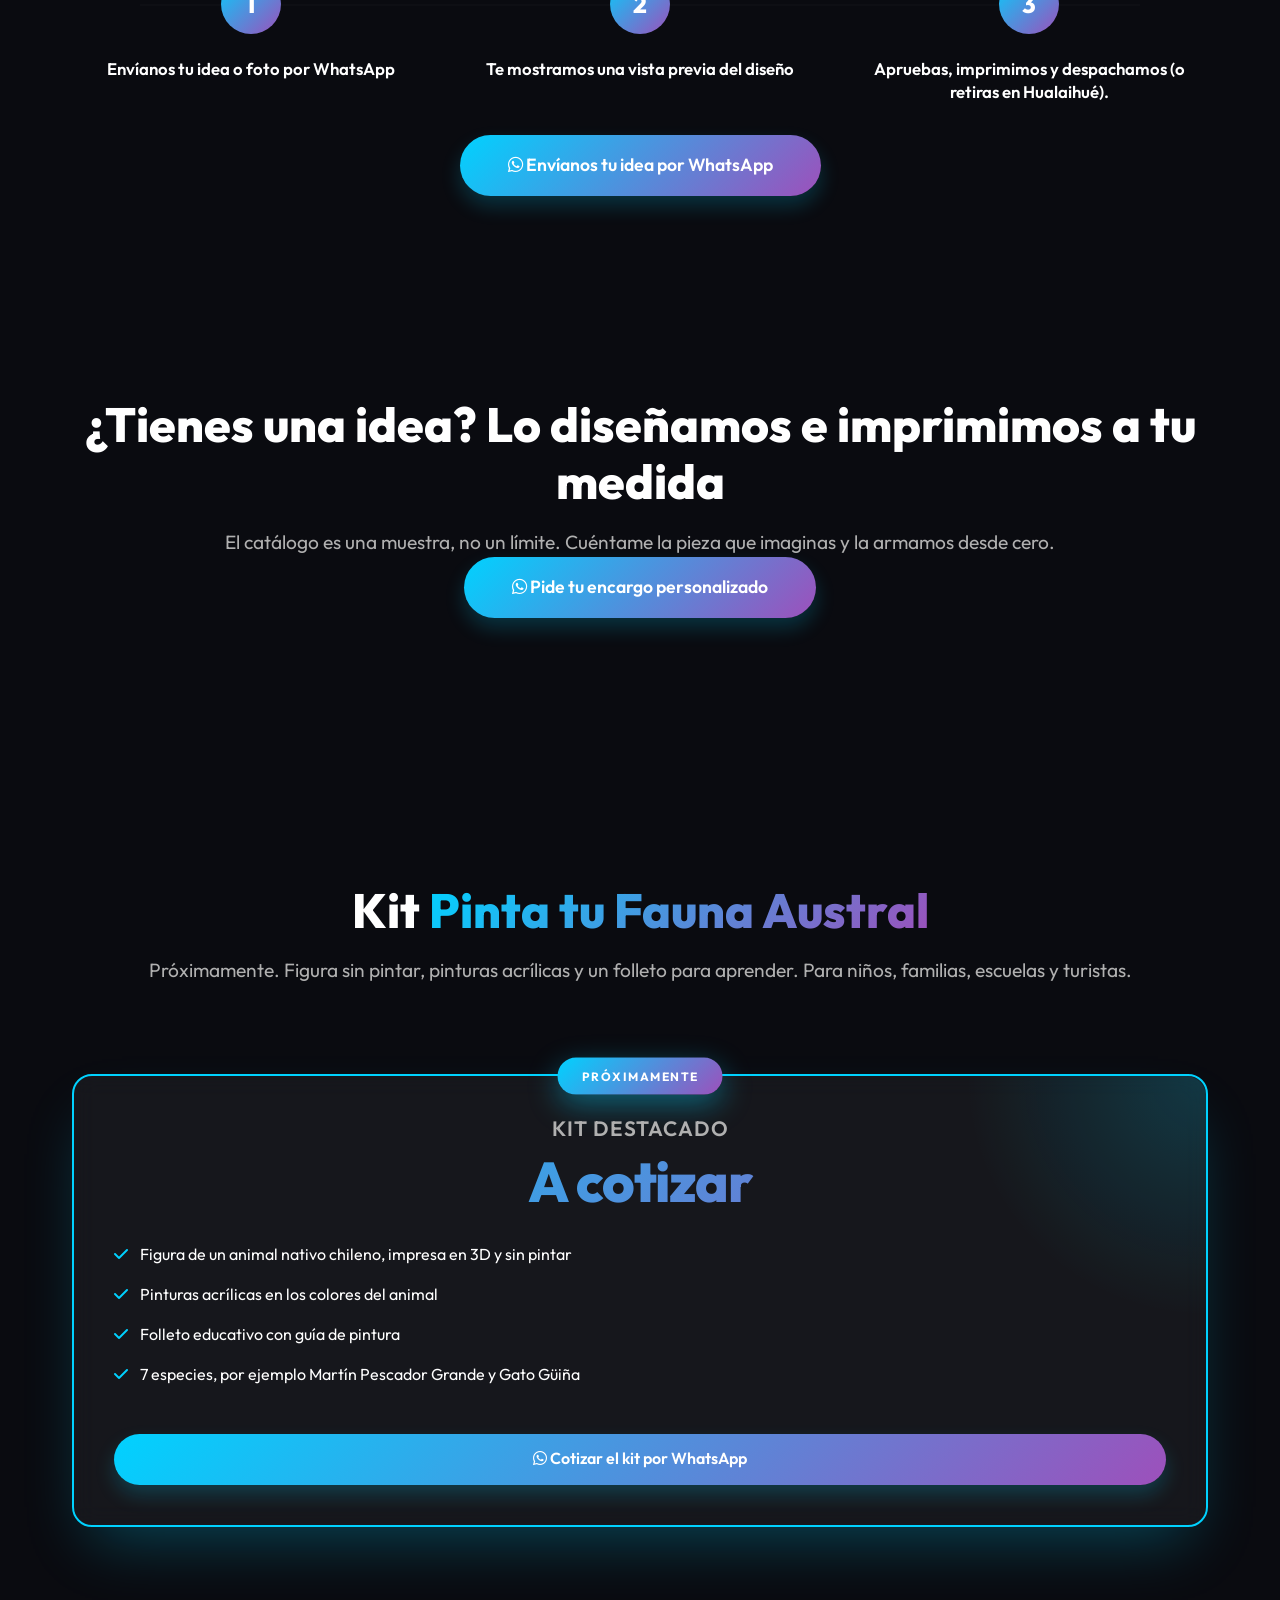
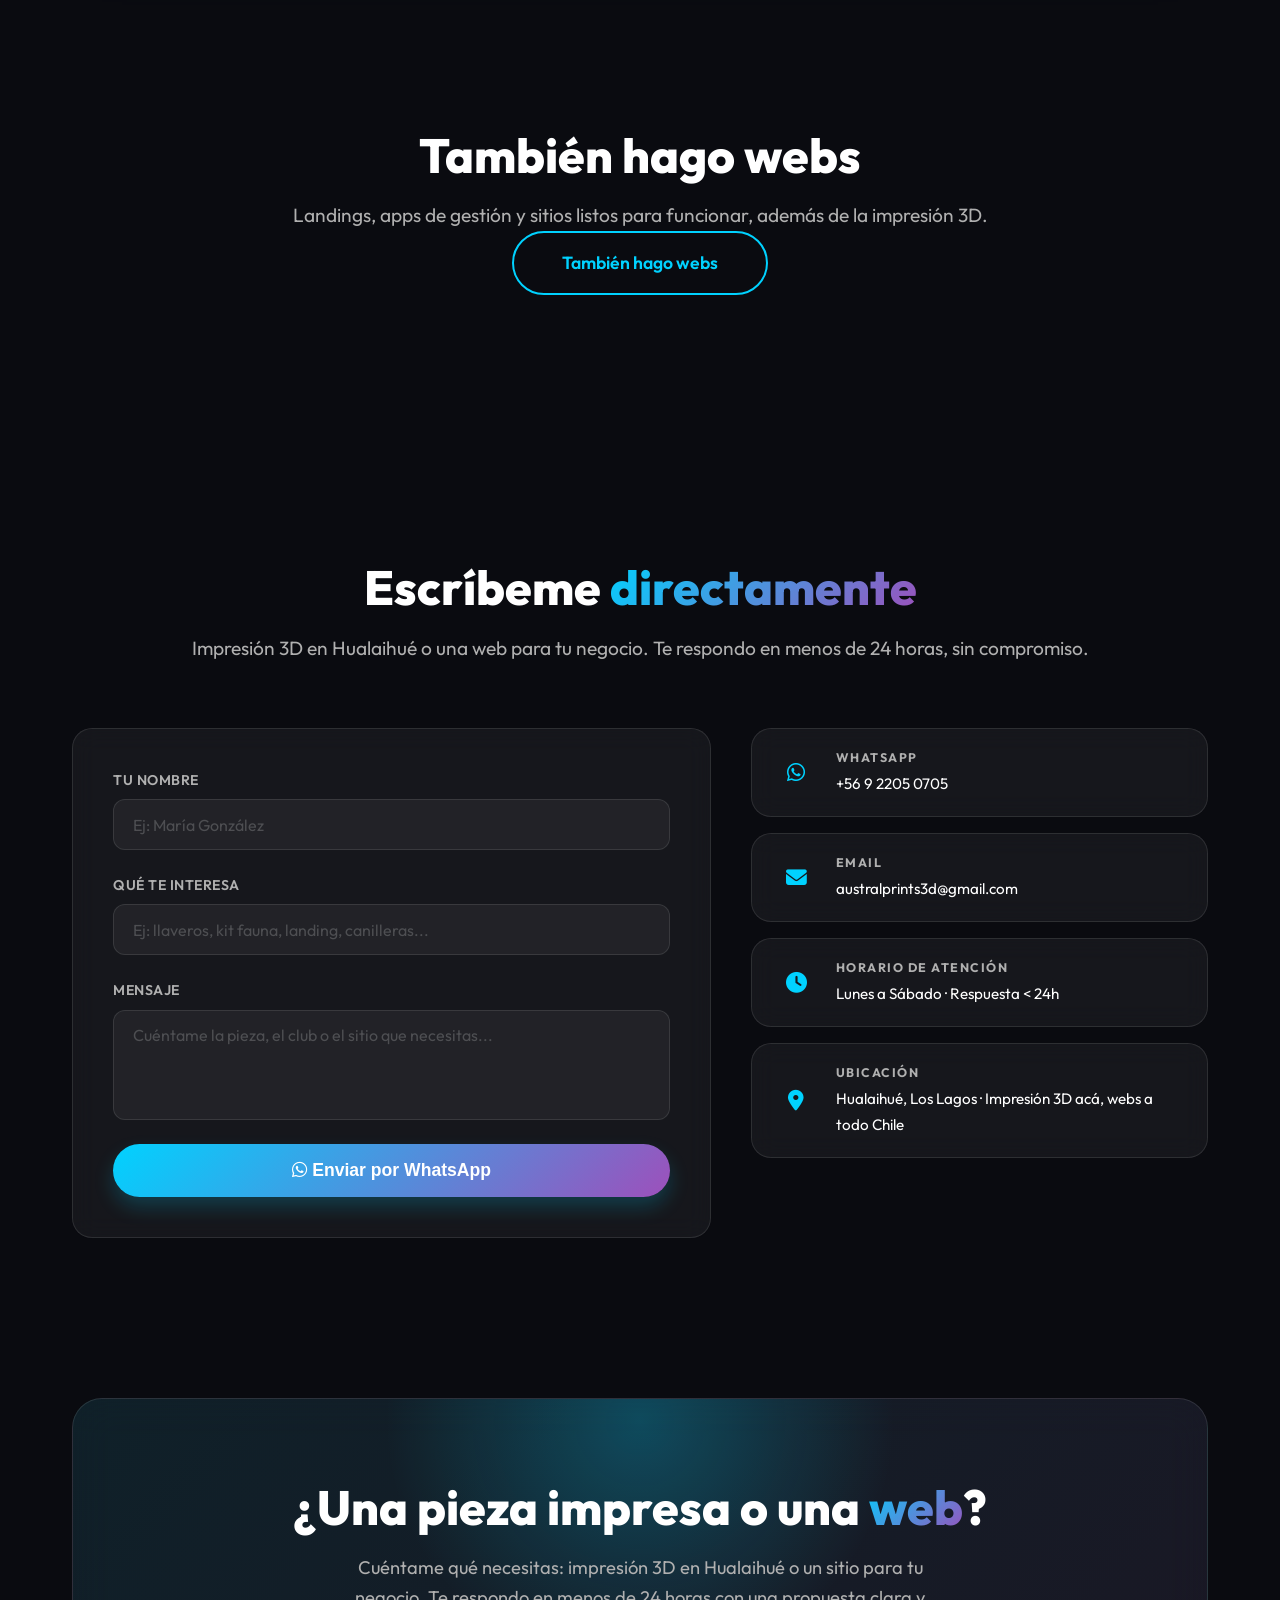
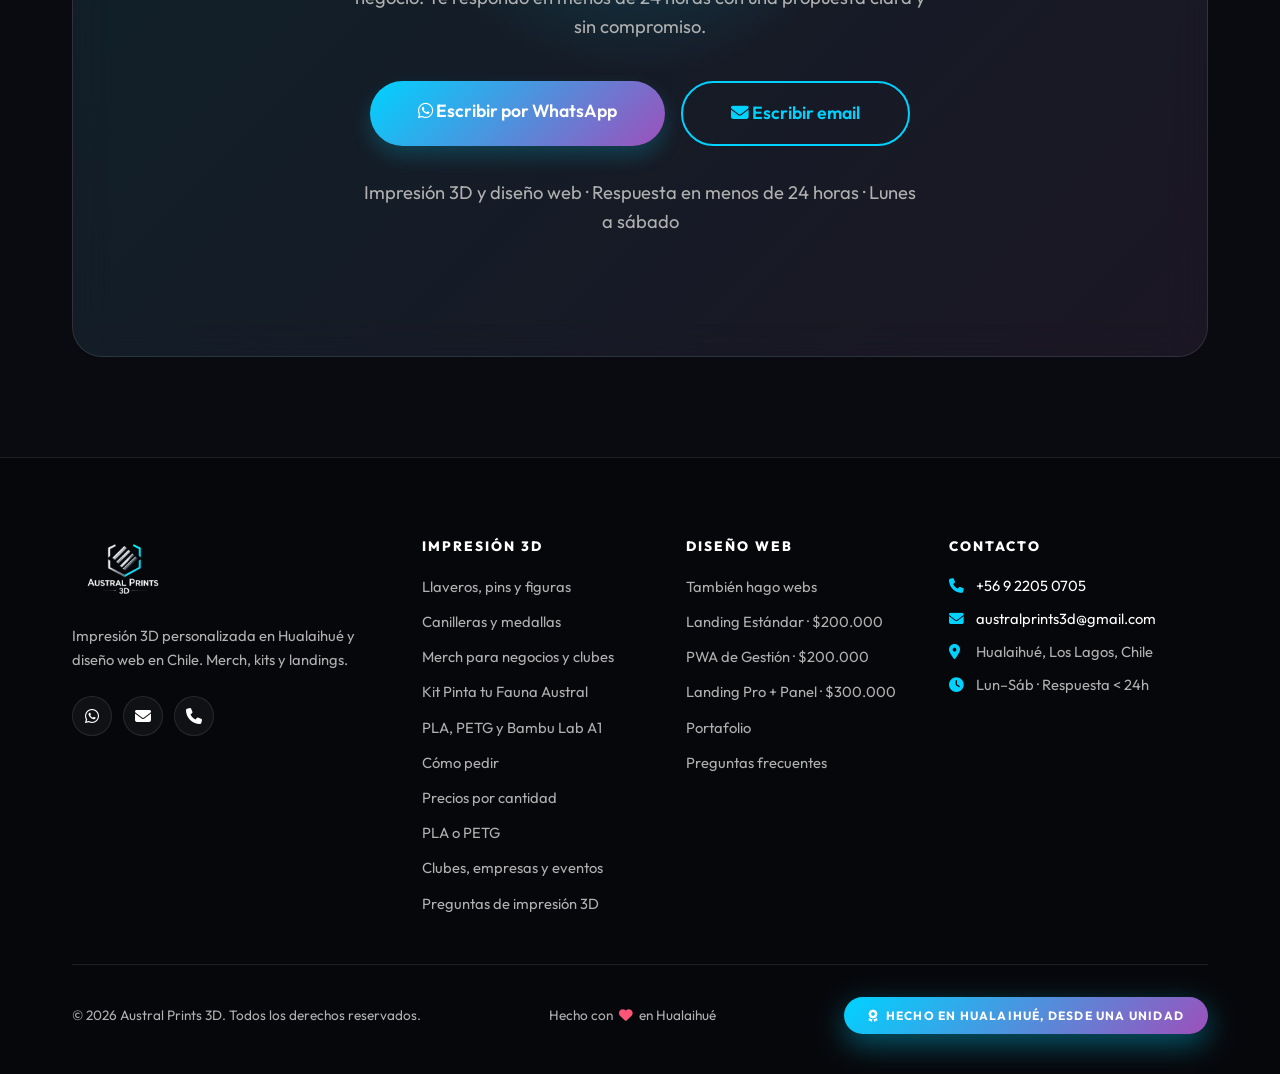
==== commit 40e7780c: "Agregar guía de encargo en la vista de impresión 3D Cómo pedir en tres pasos, precios por cantidad e" ====
--- a/index.html
+++ b/index.html
@@ -325,6 +325,54 @@
             "@type": "Answer",
             "text": "Sí. Generalmente 50% para comenzar el desarrollo y 50% al momento de la entrega. Coordinamos los detalles por WhatsApp antes de empezar, sin compromiso."
           }
+        },
+        {
+          "@type": "Question",
+          "name": "¿Cuál es el plazo de entrega de una impresión 3D?",
+          "acceptedAnswer": {
+            "@type": "Answer",
+            "text": "El plazo es de X días hábiles desde que apruebas el diseño."
+          }
+        },
+        {
+          "@type": "Question",
+          "name": "¿Hay que pagar un anticipo para imprimir?",
+          "acceptedAnswer": {
+            "@type": "Answer",
+            "text": "Sí. Se pide un anticipo del 50% para iniciar."
+          }
+        },
+        {
+          "@type": "Question",
+          "name": "¿Hacen envíos a todo Chile?",
+          "acceptedAnswer": {
+            "@type": "Answer",
+            "text": "Sí. Hacemos envíos a todo Chile por ___."
+          }
+        },
+        {
+          "@type": "Question",
+          "name": "¿Puedo retirar en Hualaihué?",
+          "acceptedAnswer": {
+            "@type": "Answer",
+            "text": "Sí. Puedes retirar tu pedido en Hualaihué."
+          }
+        },
+        {
+          "@type": "Question",
+          "name": "¿Los productos personalizados tienen devolución?",
+          "acceptedAnswer": {
+            "@type": "Answer",
+            "text": "No. Los productos personalizados no tienen devolución."
+          }
+        },
+        {
+          "@type": "Question",
+          "name": "¿Qué material elegir, PLA o PETG?",
+          "acceptedAnswer": {
+            "@type": "Answer",
+            "text": "PLA para decoración, figuras, llaveros y souvenirs: buen detalle y muchos colores. PETG para piezas que se usan y se golpean, como canilleras, fundas de cuchillo y piezas para exterior: más resistente a impactos, humedad y temperatura. Te recomendamos el material sin costo."
+          }
         }
       ]
     }
@@ -346,6 +394,9 @@
                 </div>
                 <ul class="nav-links" id="nav-links">
                     <li><button type="button" class="is-active" data-view="3d" data-hash="#3d" aria-pressed="true">Impresión 3D</button></li>
+                    <li><a href="#como-pedir">Cómo pedir</a></li>
+                    <li><a href="#precios-cantidad">Precios</a></li>
+                    <li><a href="#clubes">Clubes</a></li>
                     <li><a href="#kit-fauna">Kit Fauna</a></li>
                     <li><button type="button" data-view="webs" data-hash="#webs" aria-pressed="false">Diseño Web</button></li>
                     <li><a href="#contacto">Contacto</a></li>
@@ -383,7 +434,7 @@
                 <ul id="materiales" class="hero-proof fade-in delay-3" aria-label="Materiales e impresora">
                     <li><i class="fas fa-layer-group" aria-hidden="true"></i> PLA y PETG</li>
                     <li><i class="fas fa-print" aria-hidden="true"></i> Bambu Lab A1</li>
-                    <li><i class="fas fa-map-marker-alt" aria-hidden="true"></i> Hecho en Hualaihué</li>
+                    <li class="made-seal"><i class="fas fa-award" aria-hidden="true"></i> Hecho en Hualaihué, desde una unidad</li>
                 </ul>
             </div>
             <div class="hero-mockup fade-in delay-4">
@@ -517,6 +568,191 @@
                         <i class="fab fa-whatsapp" aria-hidden="true"></i> Cotizar por WhatsApp
                     </a>
                 </article>
+            </div>
+        </div>
+    </section>
+
+    <section id="guia-3d" class="features" aria-label="Cómo encargar una impresión 3D">
+        <div class="container">
+            <div class="section-header">
+                <h2>Antes de <span class="gradient-text">encargar</span></h2>
+                <p>Cinco bloques cortos: cómo pedir, precios por cantidad, material, encargos para clubes y preguntas.</p>
+            </div>
+            <div class="portfolio-filter guide-tabs" role="tablist" aria-label="Temas de impresión 3D">
+                <a class="filter-btn active" role="tab" id="tab-como-pedir" href="#como-pedir" data-guide="como-pedir" aria-selected="true" aria-controls="como-pedir">Cómo pedir</a>
+                <a class="filter-btn" role="tab" id="tab-precios-cantidad" href="#precios-cantidad" data-guide="precios-cantidad" aria-selected="false" tabindex="-1" aria-controls="precios-cantidad">Precios por cantidad</a>
+                <a class="filter-btn" role="tab" id="tab-pla-petg" href="#pla-petg" data-guide="pla-petg" aria-selected="false" tabindex="-1" aria-controls="pla-petg">PLA o PETG</a>
+                <a class="filter-btn" role="tab" id="tab-clubes" href="#clubes" data-guide="clubes" aria-selected="false" tabindex="-1" aria-controls="clubes">Clubes y eventos</a>
+                <a class="filter-btn" role="tab" id="tab-faq-3d" href="#faq-3d" data-guide="faq-3d" aria-selected="false" tabindex="-1" aria-controls="faq-3d">Preguntas</a>
+            </div>
+            <div class="guide-panels">
+                <div id="como-pedir" class="guide-panel" role="tabpanel" aria-labelledby="tab-como-pedir">
+                    <div class="section-header">
+                        <h3>Cómo pedir</h3>
+                    </div>
+                    <div class="process-steps">
+                        <div class="step">
+                            <div class="step-num">1</div>
+                            <h4>Envíanos tu idea o foto por WhatsApp</h4>
+                        </div>
+                        <div class="step">
+                            <div class="step-num">2</div>
+                            <h4>Te mostramos una vista previa del diseño</h4>
+                        </div>
+                        <div class="step">
+                            <div class="step-num">3</div>
+                            <h4>Apruebas, imprimimos y despachamos (o retiras en Hualaihué).</h4>
+                        </div>
+                    </div>
+                    <div class="section-header">
+                        <a class="btn btn-primary btn-lg" href="https://wa.me/56922050705?text=Hola%20Austral%20Prints%203D%2C%20te%20env%C3%ADo%20mi%20idea%20para%20imprimir%20en%203D" target="_blank" rel="noopener noreferrer">
+                            <i class="fab fa-whatsapp" aria-hidden="true"></i> Envíanos tu idea por WhatsApp
+                        </a>
+                    </div>
+                </div>
+
+                <!--
+                  PRECIOS POR CANTIDAD — editables.
+                  Cambia solo el texto de cada <td data-price>.
+                  Formato sugerido al publicar: $ ___   (ejemplo: $ 1.500).
+                  Mientras no haya monto, deja "A definir". No inventar precios.
+                  No borres data-product ni data-tier.
+                  data-product: llaveros | pins | medallas
+                  data-tier: 1-9 | 10-29 | 30-99 | 100+
+                -->
+                <div id="precios-cantidad" class="guide-panel" role="tabpanel" aria-labelledby="tab-precios-cantidad" hidden>
+                    <div class="section-header">
+                        <h3>Precios por cantidad</h3>
+                        <p>Llaveros, pins y medallas para clubes y eventos. El monto es por unidad y depende del diseño. Todavía no está publicado.</p>
+                    </div>
+                    <div class="compare-wrapper">
+                        <table class="compare-table">
+                            <caption class="visually-hidden">Precios por cantidad de llaveros, pins y medallas. Todos los montos están a definir.</caption>
+                            <thead>
+                                <tr>
+                                    <th scope="col">Pieza</th>
+                                    <th scope="col">1–9</th>
+                                    <th scope="col">10–29</th>
+                                    <th scope="col">30–99</th>
+                                    <th scope="col">100+</th>
+                                </tr>
+                            </thead>
+                            <tbody>
+                                <tr>
+                                    <th scope="row">Llaveros</th>
+                                    <td data-price data-product="llaveros" data-tier="1-9" data-placeholder="$ ___">A definir</td>
+                                    <td data-price data-product="llaveros" data-tier="10-29" data-placeholder="$ ___">A definir</td>
+                                    <td data-price data-product="llaveros" data-tier="30-99" data-placeholder="$ ___">A definir</td>
+                                    <td data-price data-product="llaveros" data-tier="100+" data-placeholder="$ ___">A definir</td>
+                                </tr>
+                                <tr>
+                                    <th scope="row">Pins</th>
+                                    <td data-price data-product="pins" data-tier="1-9" data-placeholder="$ ___">A definir</td>
+                                    <td data-price data-product="pins" data-tier="10-29" data-placeholder="$ ___">A definir</td>
+                                    <td data-price data-product="pins" data-tier="30-99" data-placeholder="$ ___">A definir</td>
+                                    <td data-price data-product="pins" data-tier="100+" data-placeholder="$ ___">A definir</td>
+                                </tr>
+                                <tr>
+                                    <th scope="row">Medallas</th>
+                                    <td data-price data-product="medallas" data-tier="1-9" data-placeholder="$ ___">A definir</td>
+                                    <td data-price data-product="medallas" data-tier="10-29" data-placeholder="$ ___">A definir</td>
+                                    <td data-price data-product="medallas" data-tier="30-99" data-placeholder="$ ___">A definir</td>
+                                    <td data-price data-product="medallas" data-tier="100+" data-placeholder="$ ___">A definir</td>
+                                </tr>
+                            </tbody>
+                        </table>
+                    </div>
+                </div>
+
+                <div id="pla-petg" class="guide-panel" role="tabpanel" aria-labelledby="tab-pla-petg" hidden>
+                    <div class="section-header">
+                        <h3>PLA o PETG, ¿cuál te sirve?</h3>
+                    </div>
+                    <div class="features-grid">
+                        <article class="feature-card glass">
+                            <i class="fas fa-palette" aria-hidden="true"></i>
+                            <h3>PLA</h3>
+                            <p>Para decoración, figuras, llaveros y souvenirs. Buen detalle, muchos colores.</p>
+                        </article>
+                        <article class="feature-card glass">
+                            <i class="fas fa-shield-halved" aria-hidden="true"></i>
+                            <h3>PETG</h3>
+                            <p>Para piezas que se usan y se golpean: canilleras, fundas de cuchillo, piezas para exterior. Más resistente a impactos, humedad y temperatura.</p>
+                        </article>
+                    </div>
+                    <p class="guide-note">Te recomendamos el material sin costo.</p>
+                </div>
+
+                <div id="clubes" class="guide-panel" role="tabpanel" aria-labelledby="tab-clubes" hidden>
+                    <div class="section-header">
+                        <h3>Para clubes, empresas y eventos</h3>
+                        <p>Piezas con tu logo, desde una unidad, hechas en Hualaihué.</p>
+                    </div>
+                    <div class="features-grid">
+                        <article class="feature-card glass">
+                            <i class="fas fa-store" aria-hidden="true"></i>
+                            <h3>Merch con logo</h3>
+                            <p>Piezas con la identidad de tu club, local o empresa.</p>
+                        </article>
+                        <article class="feature-card glass">
+                            <i class="fas fa-medal" aria-hidden="true"></i>
+                            <h3>Medallas y trofeos</h3>
+                            <p>Para campeonatos, premiaciones y cierres de temporada.</p>
+                        </article>
+                        <article class="feature-card glass">
+                            <i class="fas fa-key" aria-hidden="true"></i>
+                            <h3>Llaveros para corridas y eventos</h3>
+                            <p>Recuerdos con fecha, logo o la forma del evento.</p>
+                        </article>
+                        <article class="feature-card glass">
+                            <i class="fas fa-gift" aria-hidden="true"></i>
+                            <h3>Regalos corporativos</h3>
+                            <p>Un detalle impreso a medida para clientes y equipos.</p>
+                        </article>
+                    </div>
+                    <div class="section-header">
+                        <a class="btn btn-primary btn-lg" href="https://wa.me/56922050705?text=Hola%20Austral%20Prints%203D%2C%20quiero%20cotizar%20para%20mi%20club%20o%20empresa" target="_blank" rel="noopener noreferrer">
+                            <i class="fab fa-whatsapp" aria-hidden="true"></i> Cotizar para mi club o empresa
+                        </a>
+                    </div>
+                </div>
+
+                <!--
+                  FAQ IMPRESIÓN 3D — textos editables (mantener igual en el JSON-LD FAQPage):
+                  data-editable="plazo"   reemplaza "X días hábiles desde que apruebas el diseño"
+                  data-editable="courier" reemplaza "___" por el nombre del courier. No inventar la empresa de envío.
+                -->
+                <div id="faq-3d" class="guide-panel" role="tabpanel" aria-labelledby="tab-faq-3d" hidden>
+                    <div class="section-header">
+                        <h3>Preguntas de la impresión 3D</h3>
+                    </div>
+                    <div class="faq-accordion">
+                        <div class="faq-item glass">
+                            <div class="faq-question" role="button" tabindex="0" aria-expanded="false" aria-controls="faq3d-a1">¿Cuál es el plazo de entrega? <i class="fas fa-chevron-down" aria-hidden="true"></i></div>
+                            <div class="faq-answer" id="faq3d-a1">El plazo es de <span data-editable="plazo" data-placeholder="X días hábiles desde que apruebas el diseño">X días hábiles desde que apruebas el diseño</span>.</div>
+                        </div>
+                        <div class="faq-item glass">
+                            <div class="faq-question" role="button" tabindex="0" aria-expanded="false" aria-controls="faq3d-a2">¿Hay que pagar un anticipo? <i class="fas fa-chevron-down" aria-hidden="true"></i></div>
+                            <div class="faq-answer" id="faq3d-a2">Sí. Se pide un anticipo del 50% para iniciar.</div>
+                        </div>
+                        <div class="faq-item glass">
+                            <div class="faq-question" role="button" tabindex="0" aria-expanded="false" aria-controls="faq3d-a3">¿Hacen envíos a todo Chile? <i class="fas fa-chevron-down" aria-hidden="true"></i></div>
+                            <div class="faq-answer" id="faq3d-a3">Sí. Hacemos envíos a todo Chile por <span data-editable="courier" data-placeholder="nombre del courier">___</span>.</div>
+                        </div>
+                        <div class="faq-item glass">
+                            <div class="faq-question" role="button" tabindex="0" aria-expanded="false" aria-controls="faq3d-a4">¿Puedo retirar en Hualaihué? <i class="fas fa-chevron-down" aria-hidden="true"></i></div>
+                            <div class="faq-answer" id="faq3d-a4">Sí. Puedes retirar tu pedido en Hualaihué.</div>
+                        </div>
+                        <div class="faq-item glass">
+                            <div class="faq-question" role="button" tabindex="0" aria-expanded="false" aria-controls="faq3d-a5">¿Los productos personalizados tienen devolución? <i class="fas fa-chevron-down" aria-hidden="true"></i></div>
+                            <div class="faq-answer" id="faq3d-a5">No. Los productos personalizados no tienen devolución.</div>
+                        </div>
+                        <div class="faq-item glass">
+                            <div class="faq-question" role="button" tabindex="0" aria-expanded="false" aria-controls="faq3d-a6">¿Qué material elegir, PLA o PETG? <i class="fas fa-chevron-down" aria-hidden="true"></i></div>
+                            <div class="faq-answer" id="faq3d-a6">PLA para decoración, figuras, llaveros y souvenirs: buen detalle y muchos colores. PETG para piezas que se usan y se golpean, como canilleras, fundas de cuchillo y piezas para exterior: más resistente a impactos, humedad y temperatura. Te recomendamos el material sin costo.</div>
+                        </div>
+                    </div>
+                </div>
             </div>
         </div>
     </section>
@@ -1340,6 +1576,11 @@
                         <li><a href="#productos">Merch para negocios y clubes</a></li>
                         <li><a href="#kit-fauna">Kit Pinta tu Fauna Austral</a></li>
                         <li><a href="#materiales">PLA, PETG y Bambu Lab A1</a></li>
+                        <li><a href="#como-pedir">Cómo pedir</a></li>
+                        <li><a href="#precios-cantidad">Precios por cantidad</a></li>
+                        <li><a href="#pla-petg">PLA o PETG</a></li>
+                        <li><a href="#clubes">Clubes, empresas y eventos</a></li>
+                        <li><a href="#faq-3d">Preguntas de impresión 3D</a></li>
                     </ul>
                 </nav>
 
@@ -1366,6 +1607,7 @@
             <div class="footer-bottom">
                 <p>&copy; <span id="current-year">2026</span> Austral Prints 3D. Todos los derechos reservados.</p>
                 <p class="footer-credit">Hecho con <i class="fas fa-heart" aria-hidden="true"></i> en Hualaihué</p>
+                <p class="made-seal"><i class="fas fa-award" aria-hidden="true"></i> Hecho en Hualaihué, desde una unidad</p>
             </div>
         </div>
     </footer>
--- a/style.css
+++ b/style.css
@@ -2419,3 +2419,74 @@
     .hero { padding-top: 168px; }
 }
 
+/* Guía de encargo dentro de Impresión 3D */
+@media (min-width: 993px) {
+    .nav-links { gap: 1.05rem; }
+    .nav-links a,
+    .nav-links button { font-size: 0.95rem; white-space: nowrap; }
+}
+
+#guia-3d,
+#como-pedir,
+#precios-cantidad,
+#pla-petg,
+#clubes,
+#faq-3d { scroll-margin-top: 120px; }
+
+.guide-tabs a { text-decoration: none; }
+
+.guide-tabs:not(:has(~ .guide-panels .guide-panel:target)) [href="#como-pedir"],
+html:has(#como-pedir:target) [href="#como-pedir"].filter-btn,
+html:has(#precios-cantidad:target) [href="#precios-cantidad"].filter-btn,
+html:has(#pla-petg:target) [href="#pla-petg"].filter-btn,
+html:has(#clubes:target) [href="#clubes"].filter-btn,
+html:has(#faq-3d:target) [href="#faq-3d"].filter-btn {
+    background: var(--gradient);
+    border-color: transparent;
+    color: white;
+}
+
+.guide-panel[hidden] { display: none !important; }
+.guide-panel:target { display: block !important; }
+html:has(.guide-panel:target) .guide-panel:not(:target) { display: none !important; }
+
+.guide-panel .section-header { margin-bottom: 1.75rem; }
+.guide-panel .section-header:last-child { margin-top: 2rem; margin-bottom: 0; }
+.guide-panel .section-header h3 { font-size: 2rem; }
+
+#faq-3d .faq-item.active .faq-answer { max-height: 560px; }
+
+#como-pedir .step-num { filter: none; }
+#como-pedir .step h4 { font-size: 1.05rem; font-weight: 600; line-height: 1.35; }
+
+.guide-note {
+    text-align: center;
+    margin-top: 1.75rem;
+    font-weight: 700;
+    font-size: 1.15rem;
+}
+
+.hero-proof .made-seal,
+.footer-bottom .made-seal {
+    background: var(--gradient);
+    border-color: transparent;
+    color: #fff;
+    font-size: 0.75rem;
+    font-weight: 700;
+    letter-spacing: 1.2px;
+    text-transform: uppercase;
+    box-shadow: 0 10px 30px rgba(0, 210, 255, 0.4);
+}
+
+.hero-proof .made-seal i,
+.footer-bottom .made-seal i { color: #fff; }
+
+.footer-bottom .made-seal {
+    display: inline-flex;
+    align-items: center;
+    gap: 0.45rem;
+    margin: 0;
+    padding: 0.55rem 1.5rem;
+    border-radius: 50px;
+}
+
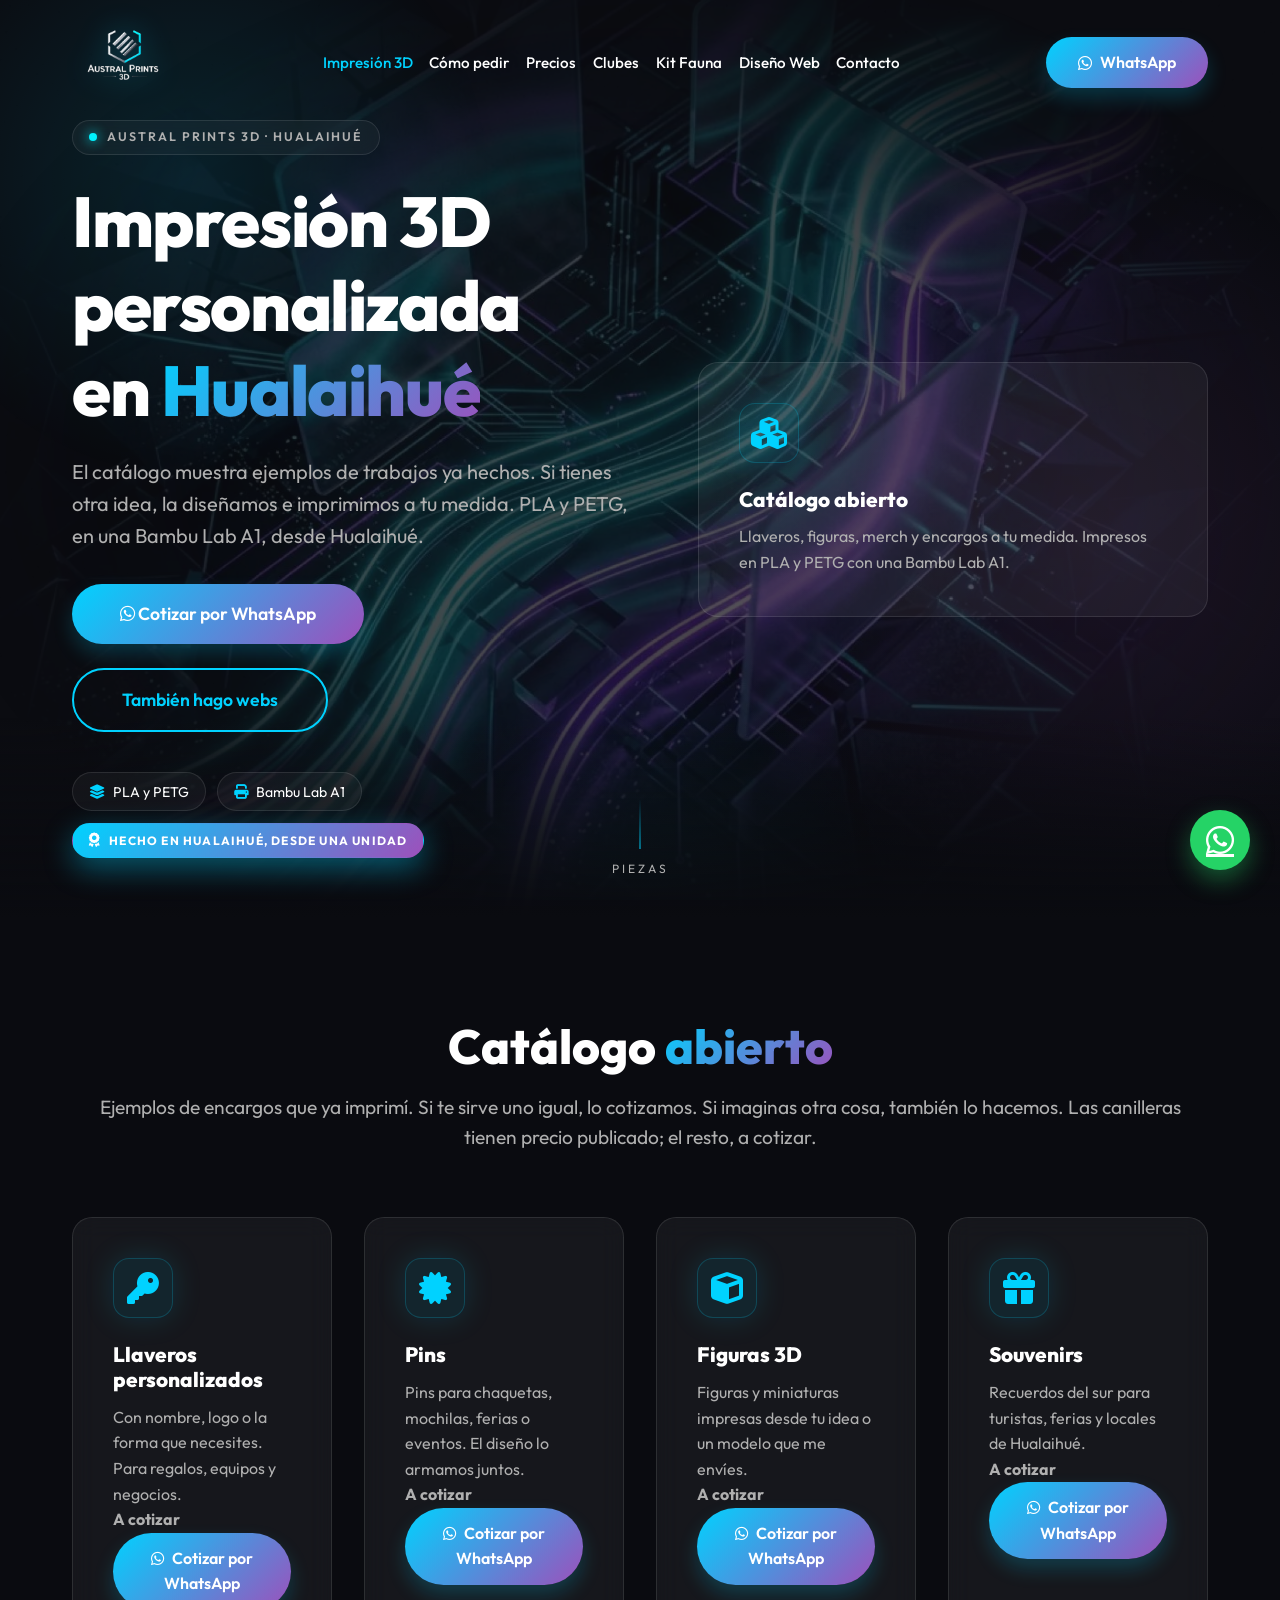
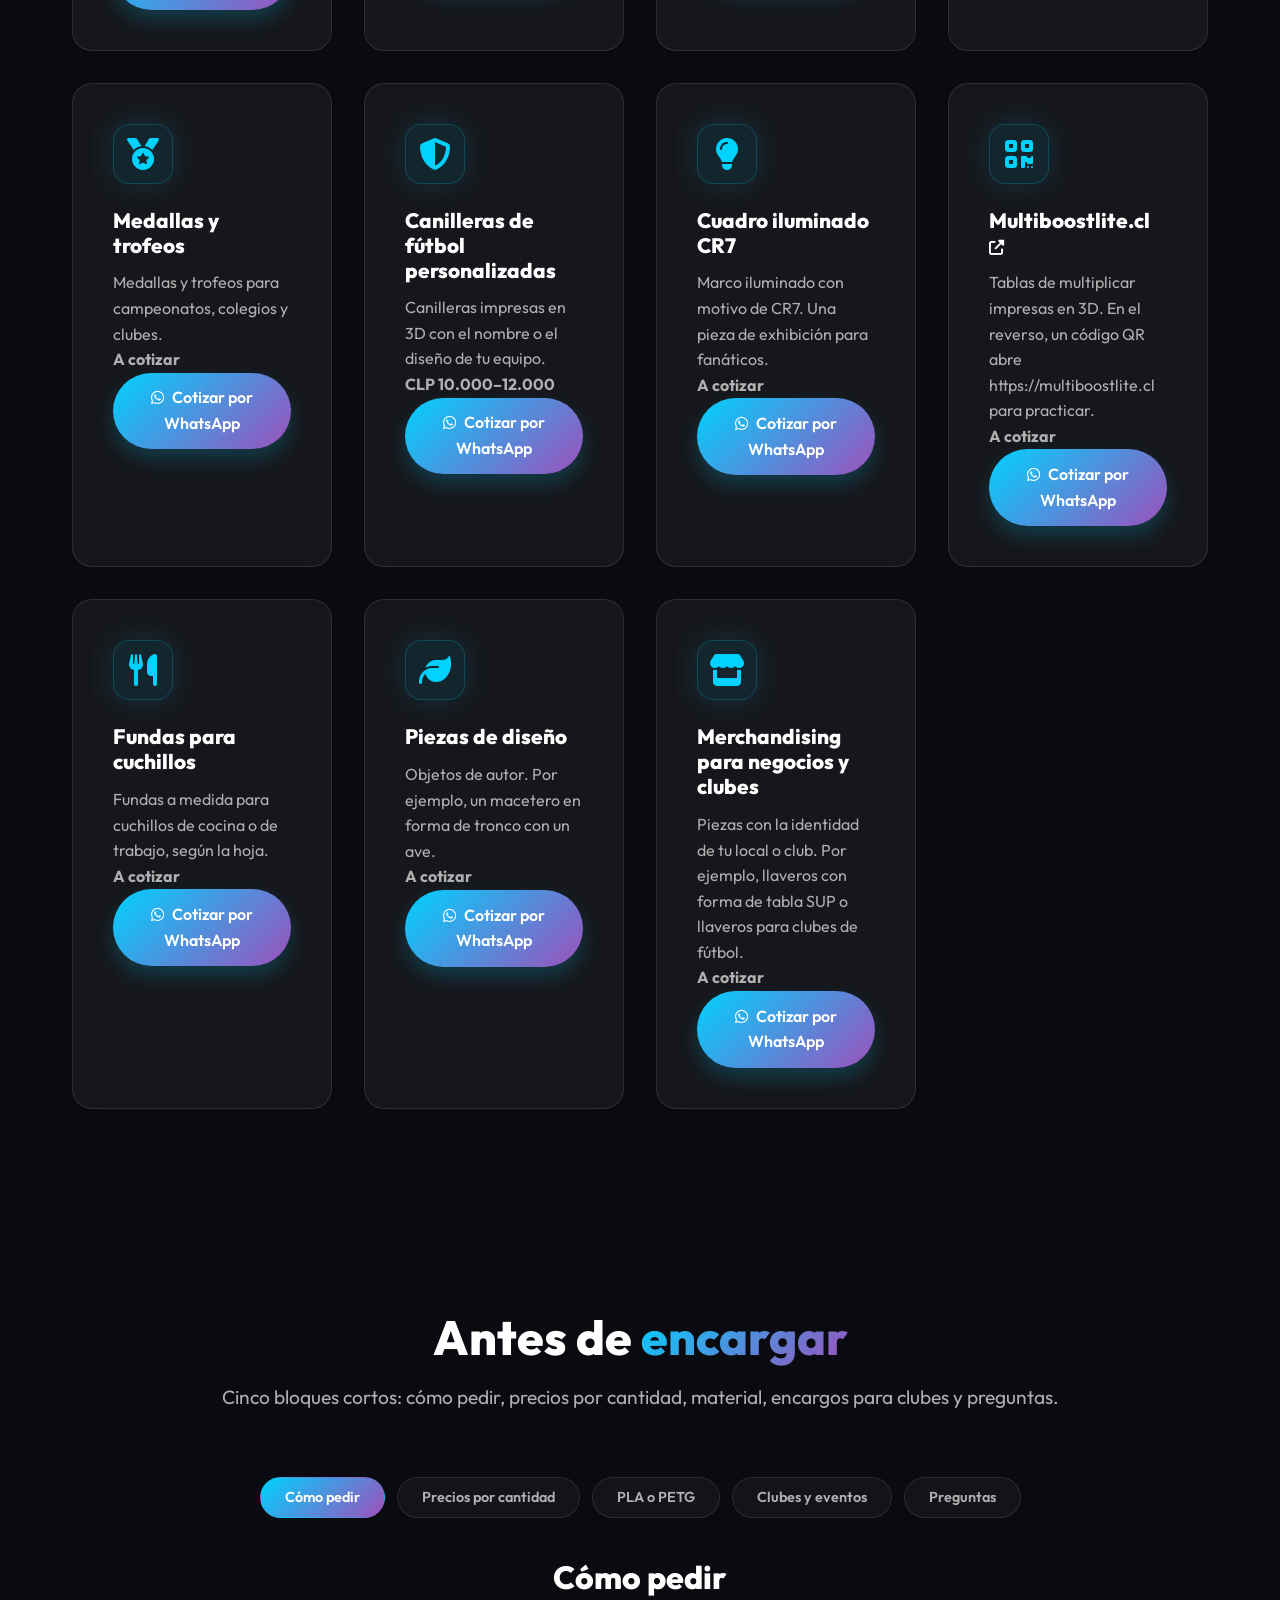
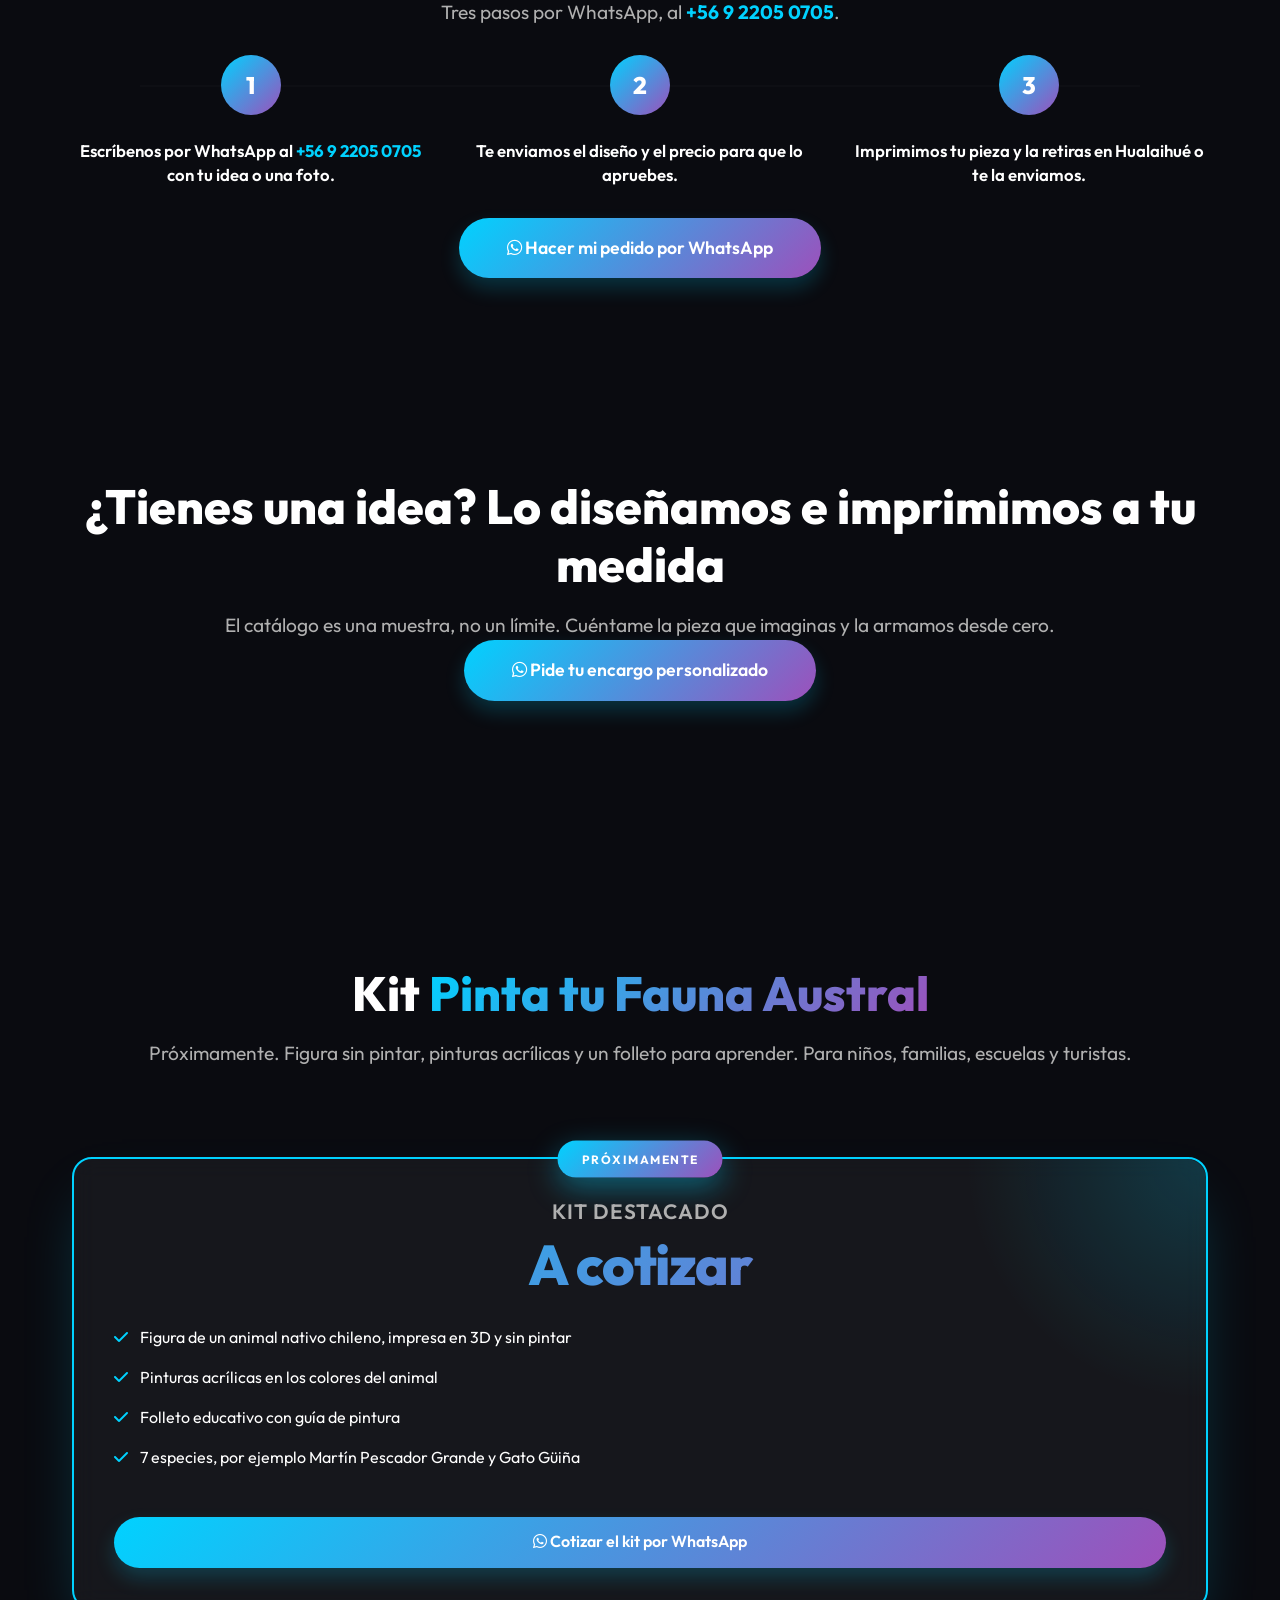
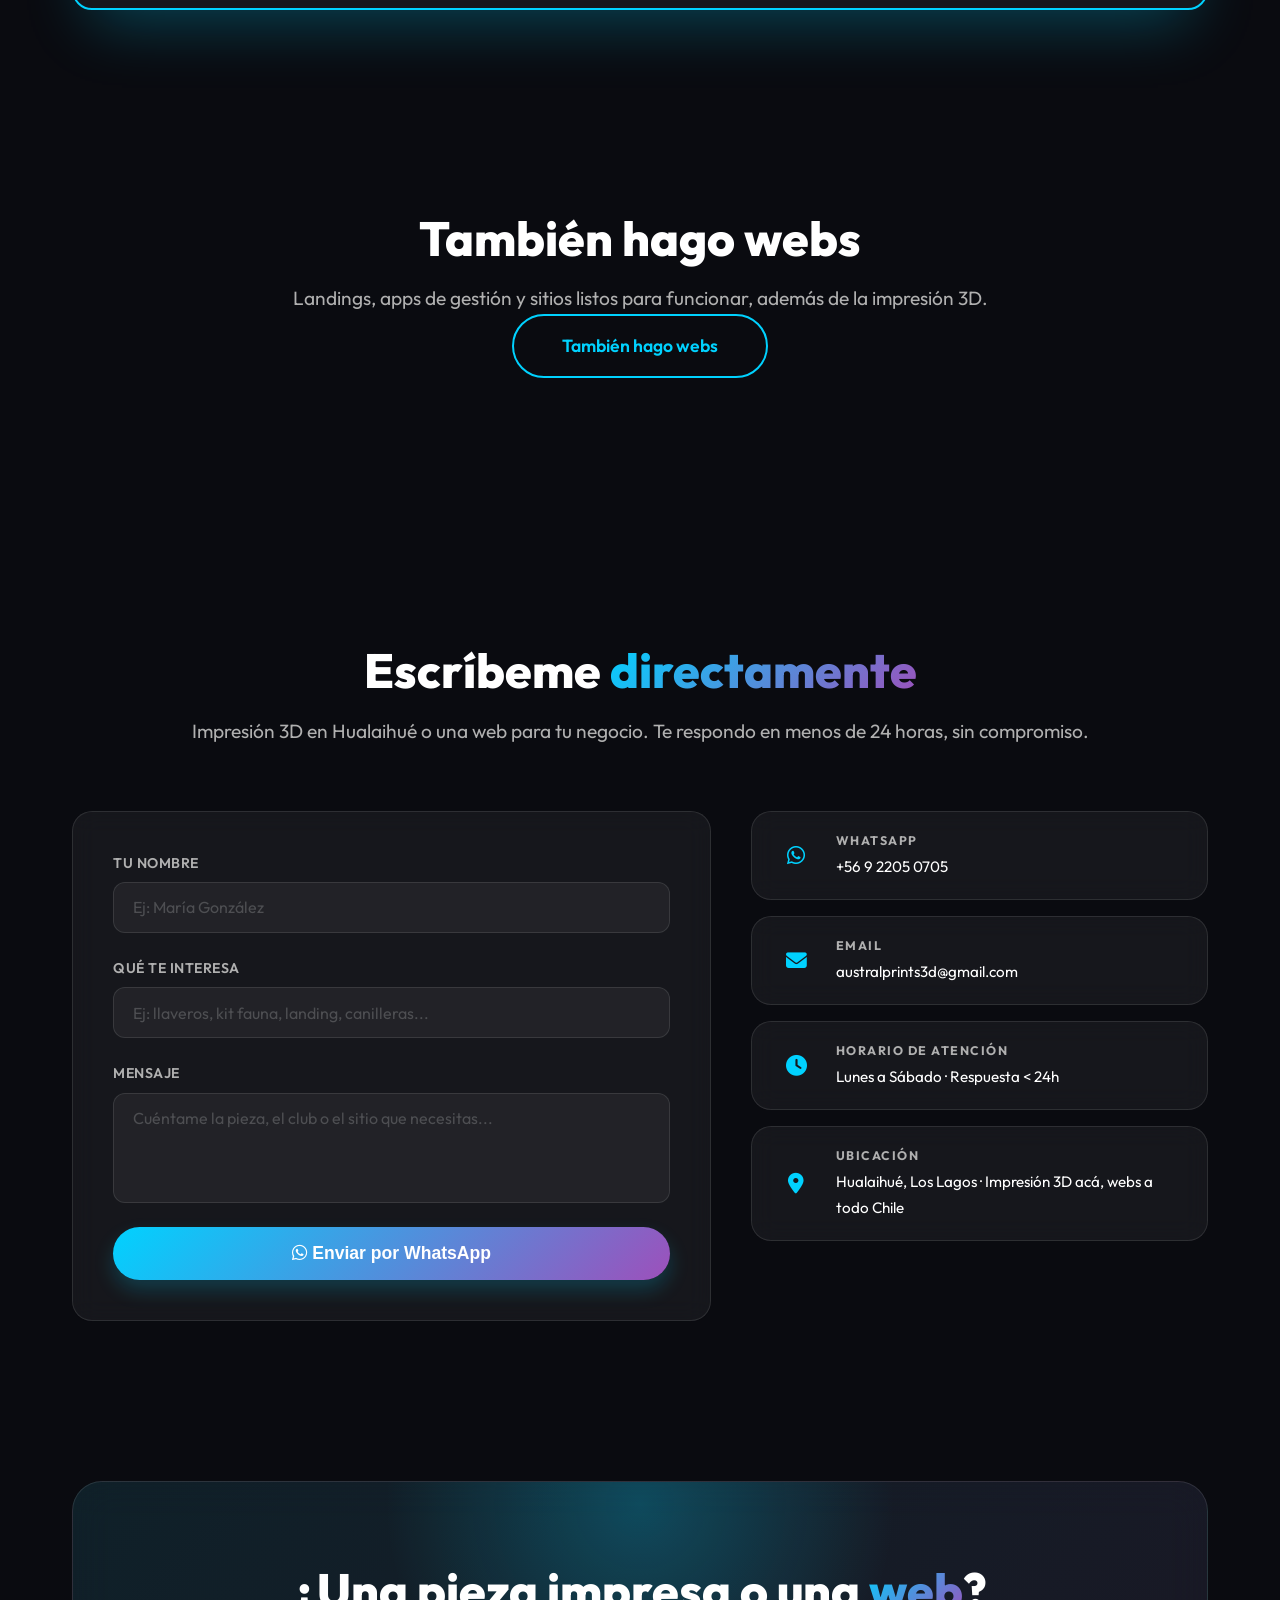
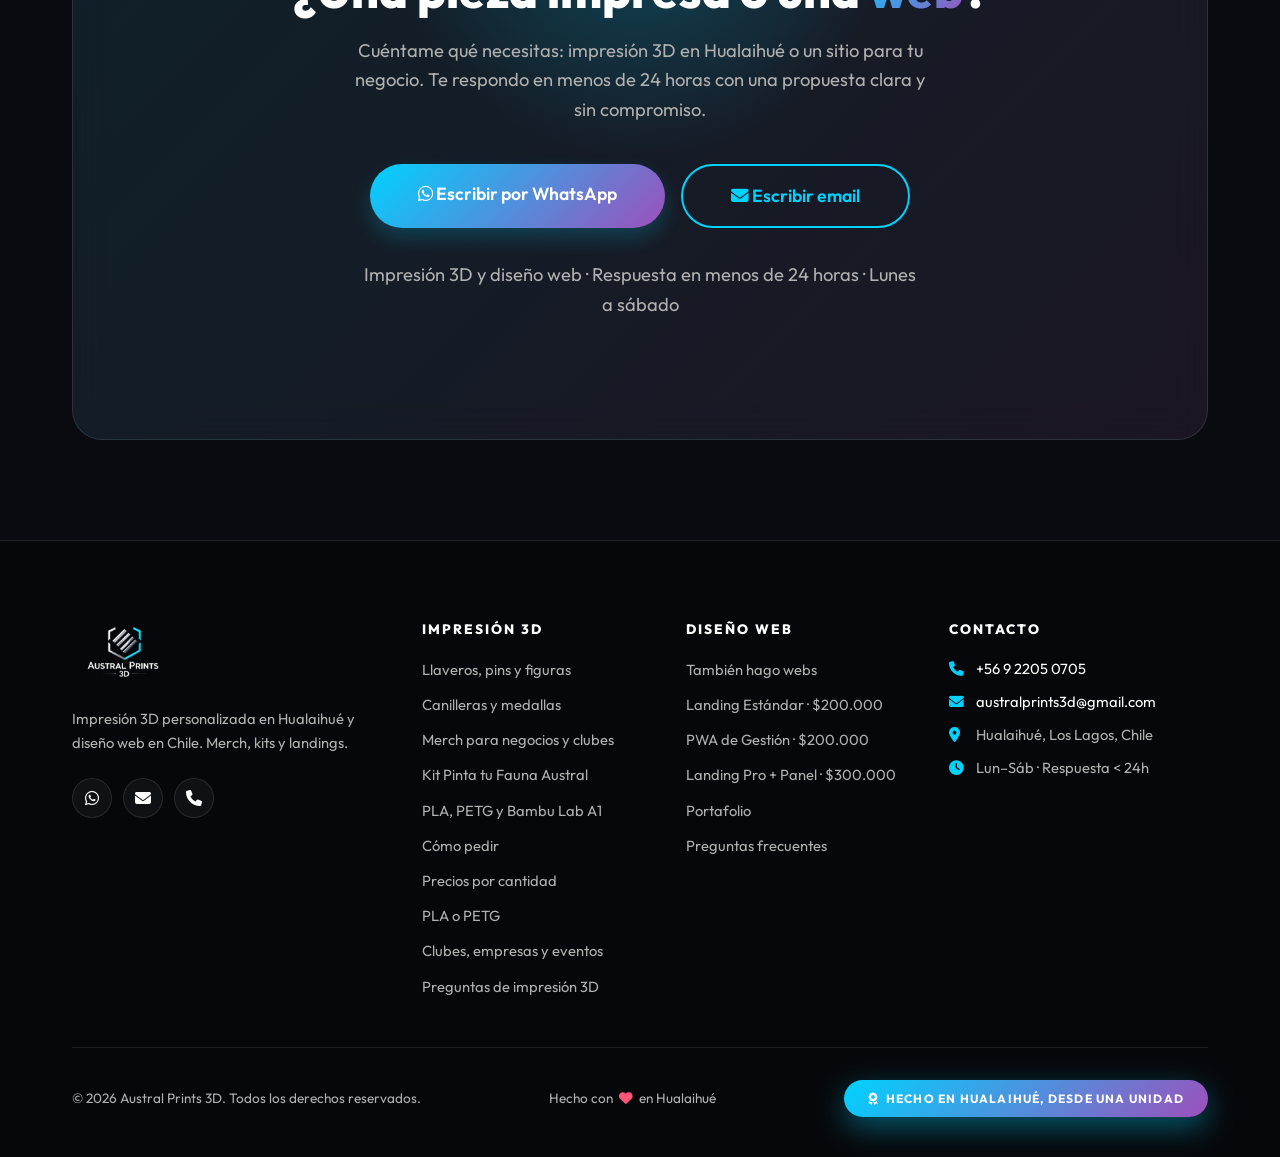
==== commit 36972f8a: "Renombrar Multibus y aclarar Cómo pedir La pieza pasa a llamarse Multiboostlite.cl y el QR sigue abr" ====
--- a/index.html
+++ b/index.html
@@ -10,7 +10,7 @@
     <!-- Primary SEO -->
     <title>Impresión 3D personalizada en Hualaihué | Austral Prints 3D · Merch, kits y diseño web</title>
     <meta name="description" content="Impresión 3D personalizada en Hualaihué: llaveros, figuras, canilleras, merch y el kit Pinta tu Fauna Austral. También diseño de landings y PWAs en Chile.">
-    <meta name="keywords" content="impresión 3D Hualaihué, impresión 3D Los Lagos, llaveros personalizados, canilleras de fútbol, merchandising 3D, kit fauna austral, Multibus, Austral Prints 3D, diseño web Chile, landing page, PWA">
+    <meta name="keywords" content="impresión 3D Hualaihué, impresión 3D Los Lagos, llaveros personalizados, canilleras de fútbol, merchandising 3D, kit fauna austral, Multiboostlite.cl, Austral Prints 3D, diseño web Chile, landing page, PWA">
     <meta name="author" content="Austral Prints 3D">
     <meta name="robots" content="index, follow, max-image-preview:large">
     <meta name="theme-color" content="#0a0b10">
@@ -184,7 +184,7 @@
         "priceCurrency": "CLP",
         "itemOffered": {
           "@type": "Product",
-          "name": "Multibus",
+          "name": "Multiboostlite.cl",
           "url": "https://multiboostlite.cl",
           "description": "Tablas de multiplicar impresas en 3D. En el reverso, un código QR abre https://multiboostlite.cl, la plataforma para practicar. Impreso en PLA o PETG en Hualaihué."
         }
@@ -531,10 +531,10 @@
 
                 <article class="feature-card glass is-linked">
                     <i class="fas fa-qrcode" aria-hidden="true"></i>
-                    <h3><a class="card-cover" href="https://multiboostlite.cl" target="_blank" rel="noopener noreferrer">Multibus <i class="fas fa-external-link-alt" aria-hidden="true"></i></a></h3>
-                    <p>Tablas de multiplicar impresas en 3D. En el reverso, un código QR abre multiboostlite.cl para practicar.</p>
+                    <h3><a class="card-cover" href="https://multiboostlite.cl" target="_blank" rel="noopener noreferrer">Multiboostlite.cl <i class="fas fa-external-link-alt" aria-hidden="true"></i></a></h3>
+                    <p>Tablas de multiplicar impresas en 3D. En el reverso, un código QR abre https://multiboostlite.cl para practicar.</p>
                     <p><strong>A cotizar</strong></p>
-                    <a class="btn btn-primary" href="https://wa.me/56922050705?text=Hola%20Austral%20Prints%203D%2C%20quiero%20cotizar%20Multibus" target="_blank" rel="noopener noreferrer" aria-label="Cotizar Multibus por WhatsApp">
+                    <a class="btn btn-primary" href="https://wa.me/56922050705?text=Hola%20Austral%20Prints%203D%2C%20quiero%20cotizar%20Multiboostlite.cl" target="_blank" rel="noopener noreferrer" aria-label="Cotizar Multiboostlite.cl por WhatsApp">
                         <i class="fab fa-whatsapp" aria-hidden="true"></i> Cotizar por WhatsApp
                     </a>
                 </article>
@@ -589,24 +589,25 @@
                 <div id="como-pedir" class="guide-panel" role="tabpanel" aria-labelledby="tab-como-pedir">
                     <div class="section-header">
                         <h3>Cómo pedir</h3>
+                        <p>Tres pasos por WhatsApp, al <a href="tel:+56922050705">+56 9 2205 0705</a>.</p>
                     </div>
                     <div class="process-steps">
                         <div class="step">
                             <div class="step-num">1</div>
-                            <h4>Envíanos tu idea o foto por WhatsApp</h4>
+                            <h4>Escríbenos por WhatsApp al <a href="https://wa.me/56922050705?text=Hola%20Austral%20Prints%203D%2C%20quiero%20hacer%20mi%20pedido">+56 9 2205 0705</a> con tu idea o una foto.</h4>
                         </div>
                         <div class="step">
                             <div class="step-num">2</div>
-                            <h4>Te mostramos una vista previa del diseño</h4>
+                            <h4>Te enviamos el diseño y el precio para que lo apruebes.</h4>
                         </div>
                         <div class="step">
                             <div class="step-num">3</div>
-                            <h4>Apruebas, imprimimos y despachamos (o retiras en Hualaihué).</h4>
+                            <h4>Imprimimos tu pieza y la retiras en Hualaihué o te la enviamos.</h4>
                         </div>
                     </div>
                     <div class="section-header">
-                        <a class="btn btn-primary btn-lg" href="https://wa.me/56922050705?text=Hola%20Austral%20Prints%203D%2C%20te%20env%C3%ADo%20mi%20idea%20para%20imprimir%20en%203D" target="_blank" rel="noopener noreferrer">
-                            <i class="fab fa-whatsapp" aria-hidden="true"></i> Envíanos tu idea por WhatsApp
+                        <a class="btn btn-primary btn-lg" href="https://wa.me/56922050705?text=Hola%20Austral%20Prints%203D%2C%20quiero%20hacer%20mi%20pedido" target="_blank" rel="noopener noreferrer">
+                            <i class="fab fa-whatsapp" aria-hidden="true"></i> Hacer mi pedido por WhatsApp
                         </a>
                     </div>
                 </div>
--- a/style.css
+++ b/style.css
@@ -2433,6 +2433,21 @@
 #clubes,
 #faq-3d { scroll-margin-top: 120px; }
 
+@media (max-width: 992px) {
+    #guia-3d,
+    #como-pedir,
+    #precios-cantidad,
+    #pla-petg,
+    #clubes,
+    #faq-3d,
+    #productos,
+    #kit-fauna,
+    #contacto {
+        scroll-margin-top: 156px;
+    }
+}
+
+.guide-tabs { scroll-margin-top: 132px; }
 .guide-tabs a { text-decoration: none; }
 
 .guide-tabs:not(:has(~ .guide-panels .guide-panel:target)) [href="#como-pedir"],
@@ -2457,7 +2472,35 @@
 #faq-3d .faq-item.active .faq-answer { max-height: 560px; }
 
 #como-pedir .step-num { filter: none; }
-#como-pedir .step h4 { font-size: 1.05rem; font-weight: 600; line-height: 1.35; }
+#como-pedir .step h4 { font-size: 1.05rem; font-weight: 600; line-height: 1.4; }
+#como-pedir .section-header a:not(.btn),
+#como-pedir .step h4 a {
+    color: var(--primary);
+    font-weight: 700;
+    text-decoration: none;
+    white-space: nowrap;
+}
+#como-pedir .section-header a:not(.btn):hover,
+#como-pedir .step h4 a:hover { text-decoration: underline; }
+@media (max-width: 640px) {
+    .guide-tabs { scroll-margin-top: 148px; gap: 0.4rem; margin-bottom: 1rem; }
+    .guide-tabs .filter-btn { padding: 0.4rem 0.85rem; font-size: 0.82rem; }
+    #guia-3d { padding-top: 48px; padding-bottom: 56px; }
+    #guia-3d > .container > .section-header { margin-bottom: 1rem; }
+    #como-pedir .section-header { margin-bottom: 0.75rem; }
+    #como-pedir .section-header h3 { font-size: 1.45rem; }
+    #como-pedir .section-header p { font-size: 1rem; }
+    #como-pedir .process-steps { gap: 0.75rem; }
+    #como-pedir .step-num {
+        width: 40px;
+        height: 40px;
+        font-size: 1.1rem;
+        margin-bottom: 0.4rem;
+    }
+    #como-pedir .section-header:last-child { margin-top: 1rem; }
+    #como-pedir .step h4 { font-size: 0.98rem; }
+    #como-pedir .btn { width: 100%; }
+}
 
 .guide-note {
     text-align: center;
